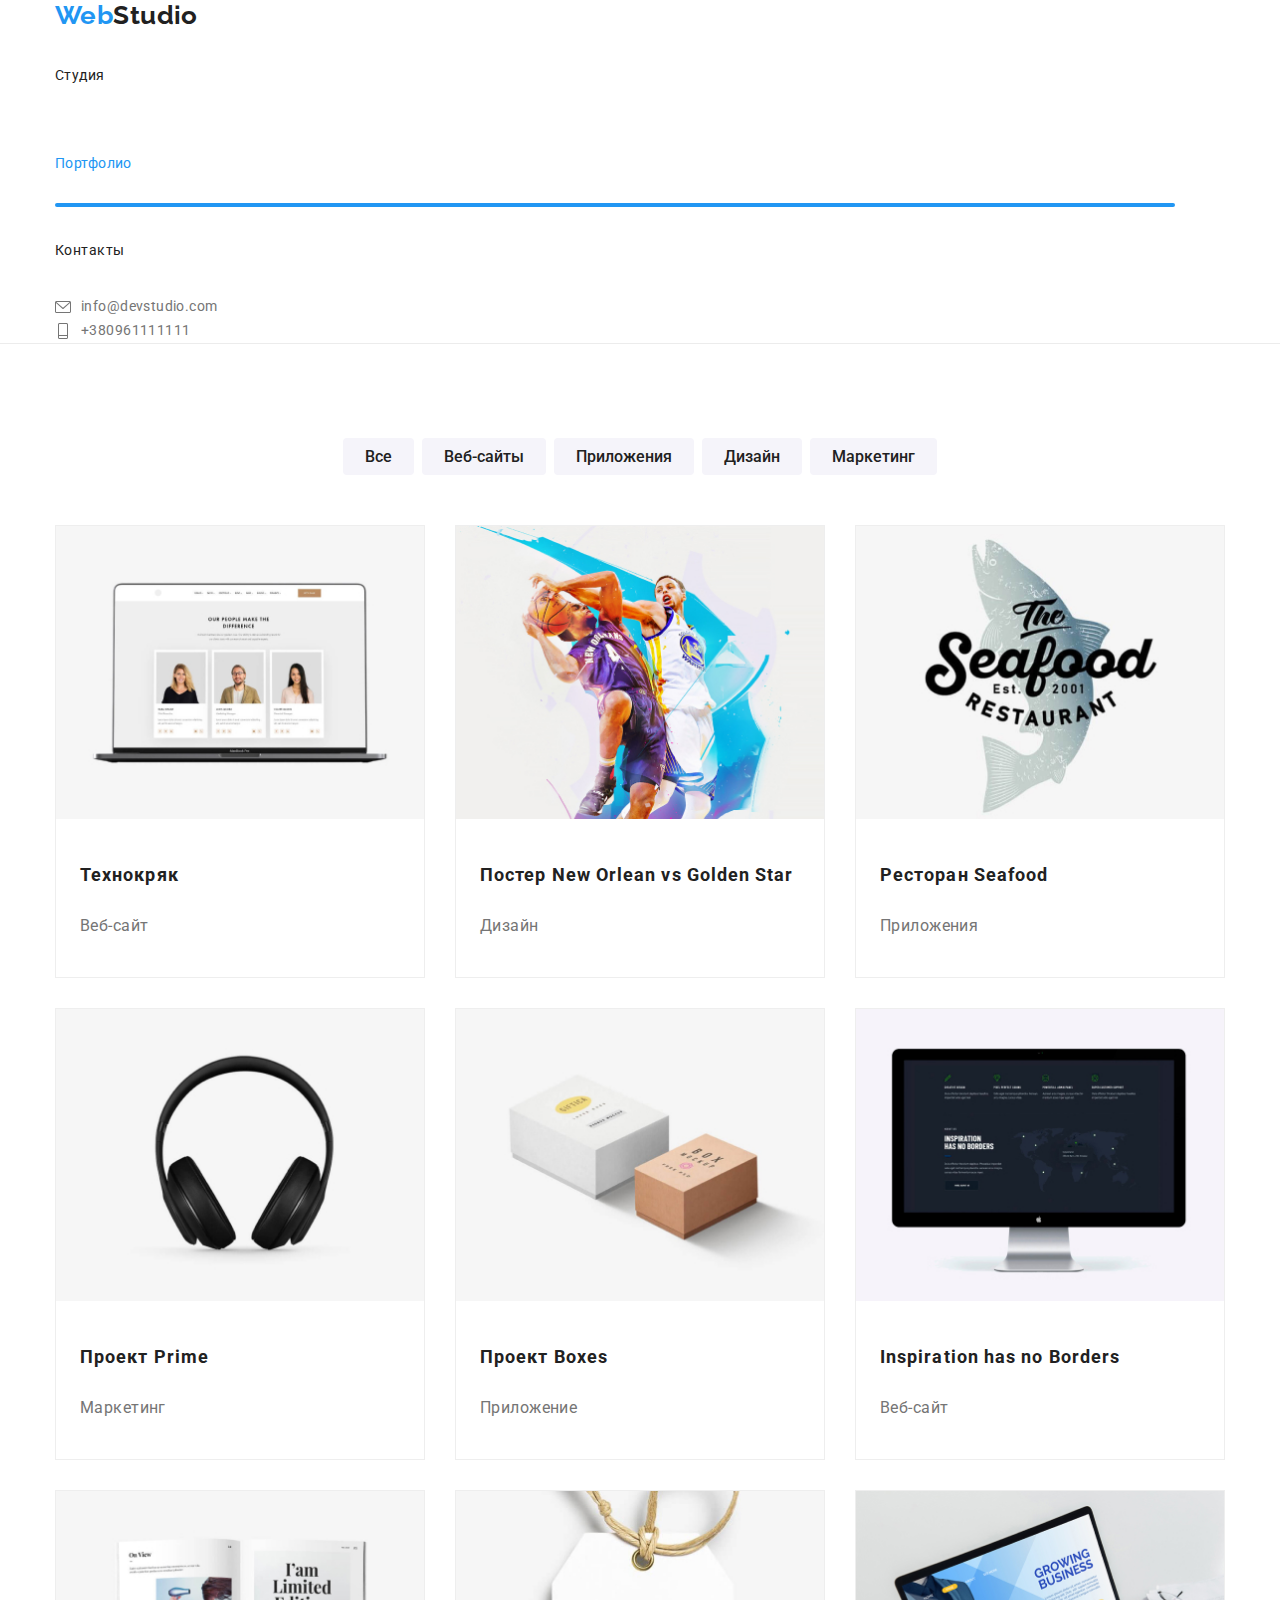
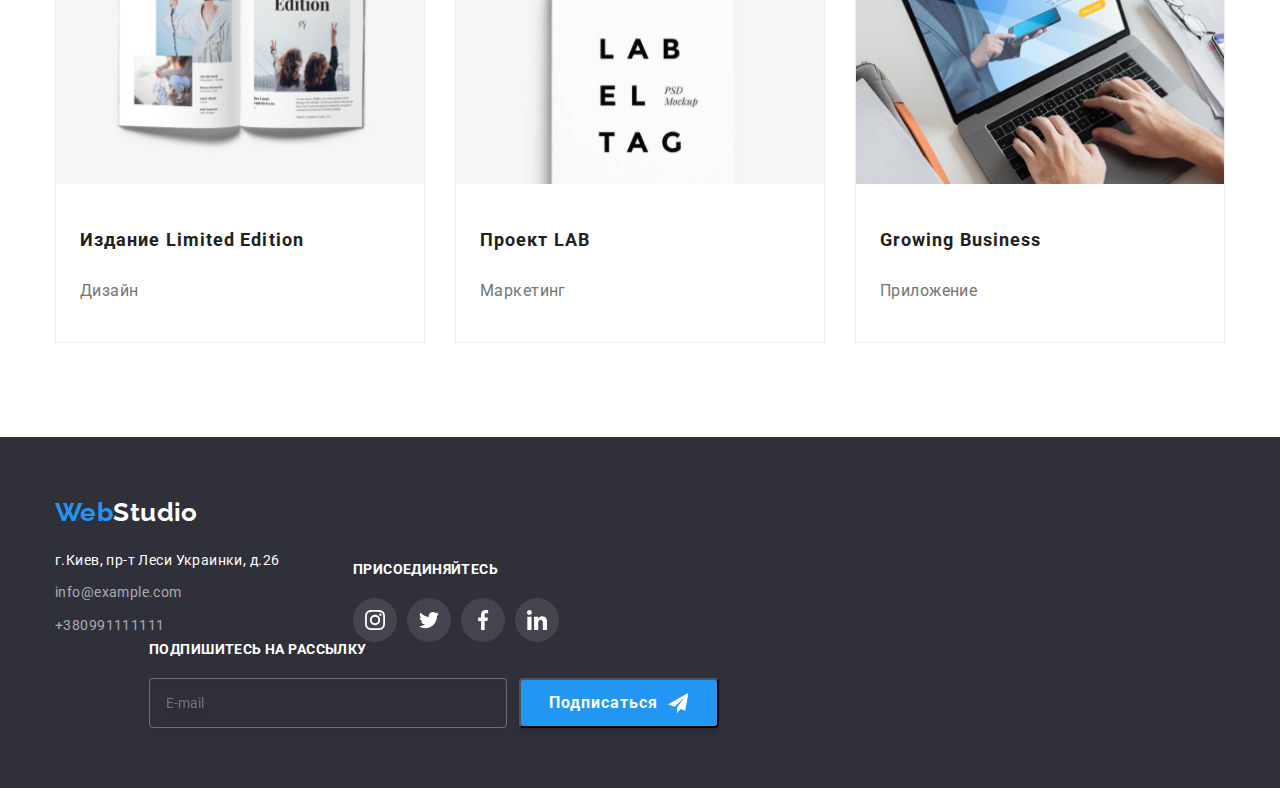
==== portfolio.html @ 879cb417 "Костыли" ====
<!DOCTYPE html>
<html lang="ru">
  <head>
    <meta charset="UTF-8" />
    <meta name="viewport" content="width=device-width, initial-scale=1.0" />
    <title>Домашнее задание8</title>

    <!--Нормалайз-->
    <link
      rel="stylesheet"
      href="https://cdnjs.cloudflare.com/ajax/libs/modern-normalize/0.7.0/modern-normalize.min.css"
    />
    <!--Шрифт-->
    <link
      href="https://fonts.googleapis.com/css2?family=Raleway&family=Roboto:wght@400;500;700;900&display=swap"
      rel="stylesheet"
    />

    <!--Мои стили-->
    <link rel="stylesheet" href="./css/main.min.css" />
  </head>

  <body class="page">
    <!--Шапка сайта-->
    <header class="page__header">
      <div class="container flexbox">
        <nav class="navigation">
          <a href="./index.html" class="link logo"
            ><span class="logotype"
              ><span class="logo">Web</span>Studio</span
            ></a
          >
          <ul class="site-nav list">
            <li class="nav-item">
              <a class="link" href="./index.html">Студия</a>
            </li>
            <li class="nav-item">
              <a class="link current" href="./portfolio.html">Портфолио</a>
            </li>
            <li class="nav-item"><a class="link" href="">Контакты</a></li>
          </ul>
        </nav>

        <ul class="contacts list">
          <li class="contacts-item">
            <a class="contacts link" href="mailto:info@devstudio.com">
              <svg class="mail svg">
                <use href="./images/symbol-defs.svg#icon-letter"></use></svg
              >info@devstudio.com
            </a>
          </li>

          <li class="contacts-item">
            <a class="contacts link" href="tel:+380961111111"
              ><svg class="phone svg">
                <use href="./images/symbol-defs.svg#icon-phone"></use></svg
              >+380961111111
            </a>
          </li>
        </ul>
      </div>
    </header>

    <!--Главная часть-->
    <main>
      <section class="section portfolio">
        <div class="container">
          <h1 class="hero-title-portfolio">Примеры работ</h1>
          <ul class="portfolio__btn-list">
            <li class="work-item">
              <button type="button" class="portfolio__btn">Все</button>
            </li>
            <li class="work-item">
              <button type="button" class="portfolio__btn">Веб-сайты</button>
            </li>
            <li class="work-item">
              <button type="button" class="portfolio__btn">Приложения</button>
            </li>
            <li class="work-item">
              <button type="button" class="portfolio__btn">Дизайн</button>
            </li>
            <li class="work-item">
              <button type="button" class="portfolio__btn">Маркетинг</button>
            </li>
          </ul>

          <ul class="examples list">
            <li class="examples__card">
              <a class="example link" href="#"
                ><div class="portfolio__image-thumb">
                  <img
                    src="./images/portf1.jpg"
                    width="370"
                    height="294"
                    alt=" Пример-созданного-сайта"
                  />

                  <div class="product-overlay">
                    <p class="example-description">
                      Технокряк это современная площадка распространения
                      коронавируса. Компании используют эту платформу для
                      цифрового шпионажа и атак на защищённые сервера
                      конкурентов.
                    </p>
                  </div>
                </div>

                <div class="card-container">
                  <h3 class="portfolio__title">Технокряк</h3>
                  <p class="portfolio-text">Веб-сайт</p>
                </div>
              </a>
            </li>

            <li class="examples__card">
              <a class="example link" href=""
                ><div class="portfolio__image-thumb">
                  <img
                    src="./images/portf2.jpg"
                    width="370"
                    height="294"
                    alt="два-баскетболиста-в-процессе-игры"
                  />
                  <div class="product-overlay">
                    <p class="example-description">
                      Технокряк это современная площадка распространения
                      коронавируса. Компании используют эту платформу для
                      цифрового шпионажа и атак на защищённые сервера
                      конкурентов.
                    </p>
                  </div>
                </div>
                <div class="card-container">
                  <h3 class="portfolio__title">
                    Постер New Orlean vs Golden Star
                  </h3>
                  <p class="portfolio-text">Дизайн</p>
                </div>
              </a>
            </li>

            <li class="examples__card">
              <a class="example link" href=""
                ><div class="portfolio__image-thumb">
                  <img
                    src="./images/portf3.jpg"
                    width="370"
                    height="294"
                    alt="эмблема-рыбного-ресторана"
                  />
                  <div class="product-overlay">
                    <p class="example-description">
                      Технокряк это современная площадка распространения
                      коронавируса. Компании используют эту платформу для
                      цифрового шпионажа и атак на защищённые сервера
                      конкурентов.
                    </p>
                  </div>
                </div>
                <div class="card-container">
                  <h3 class="portfolio__title">Ресторан Seafood</h3>
                  <p class="portfolio-text">Приложения</p>
                </div>
              </a>
            </li>

            <li class="examples__card">
              <a class="example link" href=""
                ><div class="portfolio__image-thumb">
                  <img
                    src="./images/portf4.jpg"
                    width="370"
                    height="294"
                    alt="нерные-профессиональные-наушники"
                  />
                  <div class="product-overlay">
                    <p class="example-description">
                      Технокряк это современная площадка распространения
                      коронавируса. Компании используют эту платформу для
                      цифрового шпионажа и атак на защищённые сервера
                      конкурентов.
                    </p>
                  </div>
                </div>
                <div class="card-container">
                  <h3 class="portfolio__title">Проект Prime</h3>
                  <p class="portfolio-text">Маркетинг</p>
                </div>
              </a>
            </li>

            <li class="examples__card">
              <a class="example link" href=""
                ><div class="portfolio__image-thumb">
                  <img
                    src="./images/portf5.jpg"
                    width="370"
                    height="294"
                    alt="коробки-для-гаджетов"
                  />
                  <div class="product-overlay">
                    <p class="example-description">
                      Технокряк это современная площадка распространения
                      коронавируса. Компании используют эту платформу для
                      цифрового шпионажа и атак на защищённые сервера
                      конкурентов.
                    </p>
                  </div>
                </div>
                <div class="card-container">
                  <h3 class="portfolio__title">Проект Boxes</h3>
                  <p class="portfolio-text">Приложение</p>
                </div>
              </a>
            </li>

            <li class="examples__card">
              <a class="example link" href=""
                ><div class="portfolio__image-thumb">
                  <img
                    src="./images/portf6.jpg"
                    width="370"
                    height="294"
                    alt="вид-сайта-с-экрана"
                  />
                  <div class="product-overlay">
                    <p class="example-description">
                      Технокряк это современная площадка распространения
                      коронавируса. Компании используют эту платформу для
                      цифрового шпионажа и атак на защищённые сервера
                      конкурентов.
                    </p>
                  </div>
                </div>
                <div class="card-container">
                  <h3 class="portfolio__title">Inspiration has no Borders</h3>
                  <p class="portfolio-text">Веб-сайт</p>
                </div>
              </a>
            </li>

            <li class="examples__card">
              <a class="example link" href=""
                ><div class="portfolio__image-thumb">
                  <img
                    src="./images/portf7.jpg"
                    width="370"
                    height="294"
                    alt="разворот-женского-журнала"
                  />
                  <div class="product-overlay">
                    <p class="example-description">
                      Технокряк это современная площадка распространения
                      коронавируса. Компании используют эту платформу для
                      цифрового шпионажа и атак на защищённые сервера
                      конкурентов.
                    </p>
                  </div>
                </div>
                <div class="card-container">
                  <h3 class="portfolio__title">Издание Limited Edition</h3>
                  <p class="portfolio-text">Дизайн</p>
                </div>
              </a>
            </li>

            <li class="examples__card">
              <a class="example link" href=""
                ><div class="portfolio__image-thumb">
                  <img
                    src="./images/portf8.jpg"
                    width="370"
                    height="294"
                    alt="лейбл-компании"
                  />
                  <div class="product-overlay">
                    <p class="example-description">
                      Технокряк это современная площадка распространения
                      коронавируса. Компании используют эту платформу для
                      цифрового шпионажа и атак на защищённые сервера
                      конкурентов.
                    </p>
                  </div>
                </div>
                <div class="card-container">
                  <h3 class="portfolio__title">Проект LAB</h3>
                  <p class="portfolio-text">Маркетинг</p>
                </div>
              </a>
            </li>

            <li class="examples__card">
              <a class="example link" href=""
                ><div class="portfolio__image-thumb">
                  <img
                    src="./images/portf9.jpg"
                    width="370"
                    height="294"
                    alt="фото-приложения-на-ноутбуке"
                  />
                  <div class="product-overlay">
                    <p class="example-description">
                      Технокряк это современная площадка распространения
                      коронавируса. Компании используют эту платформу для
                      цифрового шпионажа и атак на защищённые сервера
                      конкурентов.
                    </p>
                  </div>
                </div>
                <div class="card-container">
                  <h3 class="portfolio__title">Growing Business</h3>
                  <p class="portfolio-text">Приложение</p>
                </div>
              </a>
            </li>
          </ul>
        </div>
      </section>
    </main>

    <!--Футер-->
    <footer class="footer">
      <div class="container flexbox">
        <div class="contacts-block">
          <a class="link" href=""
            ><span class="logotype"
              ><span class="logo">Web</span>Studio</span
            ></a
          >

          <address class="address">г.Киев, пр-т Леси Украинки, д.26</address>

          <div class="connect">
            <a href="mailto:info@example.com">info@example.com</a>
            <a class="tel-number" href="tel:+380961111111">+380991111111</a>
          </div>
        </div>
        <div class="footer-icons-block">
          <b class="follow">Присоединяйтесь</b>
          <ul class="socialicons list">
            <li class="socialicons-item">
              <a
                class="socialicons-link footer-link"
                href=""
                aria-label="Instagram link"
              >
                <svg class="insta icon">
                  <use
                    href="./images/symbol-defs.svg#icon-instagram"
                  ></use></svg
              ></a>
            </li>
            <li class="socialicons-item">
              <a
                class="socialicons-link footer-link"
                href=""
                aria-label="Twitter link"
                ><svg class="twitter icon">
                  <use href="./images/symbol-defs.svg#icon-twitter"></use>
                </svg>
              </a>
            </li>
            <li class="socialicons-item">
              <a
                class="socialicons-link footer-link"
                href=""
                aria-label="Facebook link"
              >
                <svg class="facebook icon">
                  <use href="./images/symbol-defs.svg#icon-facebook"></use>
                </svg>
              </a>
            </li>
            <li class="socialicons-item">
              <a
                class="socialicons-link footer-link"
                href=""
                aria-label="Linkedin link"
              >
                <svg class="linkedin icon">
                  <use href="./images/symbol-defs.svg#icon-linkedin"></use>
                </svg>
              </a>
            </li>
          </ul>
        </div>

        <div class="mailing block">
          <b class="follow">Подпишитесь на рассылку</b>
          <form class="mailing-form" autocomplete="off">
            <label class="form-field">
              <input
                type="email"
                class="mail-input"
                name="email"
                placeholder="E-mail"
                required
              />
            </label>
            <button type="button" class="button submit">
              Подписаться<svg class="icon-telegram">
                <use href="./images/symbol-defs.svg#icon-telegram"></use>
              </svg>
            </button>
          </form>
        </div>
      </div>
    </footer>
  </body>
</html>
---- css/main.min.css ----
html{font-size:62.5%}body{color:#212121;background-color:#fff;font-family:Roboto, sans-serif;font-weight:400;font-size:1.4rem;line-height:1.7;letter-spacing:0.03em}body.modal-open{overflow:hidden}img{display:block;max-width:100%;height:auto}ul{list-style:none;padding:0;margin:0;justify-content:center;align-items:center}a{display:block;text-decoration:none}.link .logotype{color:#212121;padding-top:25px;padding-bottom:25px}.link.logo{margin-right:90px}.logotype{font-family:Raleway, sans-serif;font-weight:700;font-size:26px;line-height:1.19;color:#212121}.logo{color:#2196f3}.footer .logotype{color:#fff}.menu__button{display:inline-flex;justify-content:flex-end;margin:0;padding:0;border:none;background-color:transparent}@media screen and (min-width: 768px){.menu__button{display:none}}.menu__button .icon-close_nav{display:none}.menu__button.is-open .icon-close_nav{display:block}.menu__button.is-open .icon-menu_nav{display:none}.menu__button--icon{display:inline-block;fill:currentColor}.page-header__menu{background-color:#fff;border-top:1px solid #ececec;box-shadow:0px 1px 3px rgba(0,0,0,0.16),0px 2px 4px rgba(0,0,0,0.08),0px 4px 8px rgba(0,0,0,0.04);padding:60px 15px;margin-left:auto;margin-right:auto;text-align:center}@media screen and (max-width: 767px){.page-header__menu{display:none;position:absolute;top:100%;left:0;width:100%}}.page-header__menu.is-open{display:block}@media screen and (min-width: 768px){.page-header__menu{display:flex;justify-content:space-between;flex-grow:1}}.navigation .contacts{height:40px;width:50px}.button{display:inline-block;border-radius:4px;min-width:200px;padding:10px 32px;text-decoration:none;background-color:#2196f3;color:#fff;font-weight:700;font-size:16px;line-height:1.88;letter-spacing:0.06em;box-shadow:0px 4px 4px rgba(0,0,0,0.15);cursor:pointer}.button:hover,.button:focus{color:#757575;transition:color 250ms cubic-bezier(0.075, 0.82, 0.165, 1)}.button.submit{display:flex;align-items:center;width:200px;height:50px;padding-left:28px;padding-right:29px;margin-left:12px;cursor:pointer}.modal__btn-close{position:absolute;display:inline-flex;align-items:center;justify-content:center;width:30px;height:30px;border-radius:50%;top:8px;right:8px;cursor:pointer;background-color:#fff;border:1px solid rgba(0,0,0,0.1)}.modal__btn-close:hover .close-icon{fill:#2196f3}.button.form__send{padding-left:56px;padding-right:55px;cursor:pointer}.portfolio__btn-list{list-style:none;padding:0;margin:0;display:flex;flex-wrap:wrap;justify-content:center;align-items:center;margin-bottom:50px}.portfolio__btn{display:block;border-radius:4px;padding:6px 22px;font-family:inherit;text-decoration:none;text-align:center;justify-content:center;font-weight:500;font-size:16px;line-height:1.6;color:#212121;background-color:#f5f4fa;border:0;transition:background-color 250ms cubic-bezier(0.4, 0, 0.2, 1);cursor:pointer}.portfolio__btn:hover,.portfolio__btn:focus{color:#fff;background-color:#2196f3;outline:none;box-shadow:0px 3px 1px rgba(0,0,0,0.1),0px 1px 2px rgba(0,0,0,0.08),0px 2px 2px rgba(0,0,0,0.12);transition:background-color 250ms cubic-bezier(0.4, 0, 0.2, 1)}.socialicons.list{display:flex;justify-content:center;align-items:center}.icon{width:20px;height:20px}.socialicons-item:not(:last-child){margin-right:10px}.socialicons-link{display:flex;justify-content:center;align-items:center;width:44px;height:44px;border-radius:50%;fill:#afb1b8;transition:fill 250ms cubic-bezier(0.4, 0, 0.2, 1)}.socialicons-link:hover,.socialicons-link:focus{background-color:#2196f3;transition:background-color 250ms cubic-bezier(0.4, 0, 0.2, 1)}.socialicons-link:hover:hover .icon,.socialicons-link:hover:focus .icon,.socialicons-link:focus:hover .icon,.socialicons-link:focus:focus .icon{fill:#fff;transition:fill 250ms cubic-bezier(0.4, 0, 0.2, 1)}.contacts a{color:#757575;font-style:normal;text-decoration:none}.contacts-item:active{color:red}.contacts-item:not(:last-child){margin-right:50px}.contacts.link{display:flex;align-items:center}.address{color:#fff;font-size:14px;line-height:1.7;font-style:normal;margin-top:20px;margin-bottom:9px}.contacts-block{display:inline-block}.connect a{display:block;color:rgba(255,255,255,0.6);font-style:normal;text-decoration:none}.tel-number{margin-top:9px}.backdrop.is-hidden{visibility:hidden;opacity:0;pointer-events:none;transition:300ms linear 70ms}.backdrop{position:fixed;top:0;left:0;width:100%;height:100%;background-color:rgba(0,0,0,0.2);overflow-y:scroll;visibility:visible;opacity:1;transition:500ms cubic-bezier(0.4, 0, 0.2, 1)}.backdrop.is-hidden .modal{transform:translate(-50%, -50%) scale(0.9)}.modal{padding:40px;line-height:1.14;letter-spacing:0.01em;text-align:center;color:#757575;background-color:#fff;box-shadow:0px 1px 3px rgba(0,0,0,0.12),0px 1px 1px rgba(0,0,0,0.14),0px 2px 1px rgba(0,0,0,0.2);border-radius:4px;opacity:1;transition:opacity 250ms cubic-bezier(0.4, 0, 0.2, 1),transform 250ms cubic-bezier(0.4, 0, 0.2, 1)}@media screen and (max-width: 600px){.modal{position:absolute;top:50%;left:50%;transform:translate(-50%, -50%) scale(1);width:450px;height:609px}}.modal__title{margin:0;margin-bottom:12px;font-weight:700;font-size:20px;line-height:1, 15;text-align:center;color:#212121}.close-icon{display:flex;width:11px;height:11px;fill:#000000;transition:fill 250ms cubic-bezier(0.4, 0, 0.2, 1)}.form{padding:0;margin:0;width:448px;height:40px}.form__field{display:block;position:relative;margin-bottom:28px;width:100%}.form__label{position:absolute;top:0;left:0;transform:translateY(-100%);background-color:#fff;font-size:12px;line-height:1.17;letter-spacing:0.01em;transition:transform 250ms linear}.form__input{margin:0;margin-top:4px;padding:12px;padding-left:42px;width:448px;height:40px;color:#212121;border:1px solid rgba(33,33,33,0.2);border-radius:4px;transition:border-color 250ms cubic-bezier(0.4, 0, 0.2, 1)}.form__input:focus{border-color:#2196f3;outline:none;cursor:pointer}.form__input-icon{position:absolute;top:50%;left:12px;width:18px;height:18px;transform:translateY(-40%);fill:#212121;transition:fill 250ms cubic-bezier(0.4, 0, 0.2, 1)}.form__input:focus ~ .form__input-icon,.form__input:not(:placeholder-shown) ~ .form__input-icon{fill:#2196f3}.form__input.comment{height:120px;padding-top:12px;padding-left:16px;white-space:nowrap;resize:none}.modal__policy-link{display:block;margin-left:5px;text-decoration:underline;text-align:right;color:#2196f3}.checkbox__label{display:flex;align-items:center;cursor:pointer;margin-bottom:30px}.checkbox{position:absolute;width:1px;height:1px;margin:-1px;border:0;padding:0;clip:rect(0 0 0 0);overflow:hidden}.checkbox__icon-check{display:inline-block;width:16px;height:15px;margin-right:7px;border:2px solid #212121;border-radius:2px;transition:transform 250ms cubic-bezier(0.4, 0, 0.2, 1)}.checkbox:checked+.checkbox__icon-check{background-color:#2196f3;background-image:url(../images/icon-check.svg);background-size:contain;background-clip:border-box;background-position:center;border-color:#2196f3;background-repeat:no-repeat}.section-titles{font-weight:700;font-size:36px;line-height:1.16;text-align:center;margin-top:0;margin-bottom:50px}.container{width:100%;padding-left:15px;padding-right:15px;margin-left:auto;margin-right:auto}@media (min-width: 480px){.container{width:480px}}@media (min-width: 768px){.container{width:768px}}@media (min-width: 1200px){.container{width:1200px}}.no-padding{padding-top:0;padding-bottom:0}.section{padding-top:60px;padding-bottom:60px}.section.quolity{padding-top:94px}.quolity-caption{display:none}@media screen and (min-width: 768px){.quolity-list{display:flex;flex-wrap:wrap;margin:-10px}}@media screen and (min-width: 1200px){.quolity-list{margin:-15px}}.quolity-item{text-align:center}@media screen and (min-width: 768px){.quolity-item{width:calc((100% - 2 * 30px) / 2);margin:15px}}@media screen and (min-width: 1200px){.quolity-item{flex-basis:calc((100% -8 * 15px) / 4)}}@media screen and (max-width: 767px){.quolity-item:not(:last-child){margin-bottom:30px;margin:15px}}.quolity-item::before{display:block;content:"";height:120px;outline:1px transparent;background-repeat:no-repeat;background-color:#f5f4fa;background-position:center}.icon-microscope::before{background-image:url(../images/antenna.svg)}.icon-intime::before{background-image:url(../images/clock.svg)}.icon-planing::before{background-image:url(../images/planer.svg)}.icon-techno::before{background-image:url(../images/astronaut.svg)}.quolity-title{font-weight:700;font-size:14px;text-transform:uppercase;line-height:1.14}.quolity-text{color:#757575;font-size:14px;line-height:1.7}.section.staff{display:flex;flex-wrap:wrap;background-color:#f5f4fa;padding-top:94px;padding-bottom:94px}.staff-title{font-weight:500;font-size:16px;line-height:1.18;margin-top:30px;margin-bottom:10px;text-align:center}.staff-item{width:calc((100% - 30px * 3) / 4);box-shadow:0px 1px 3px rgba(0,0,0,0.12),0px 1px 1px rgba(0,0,0,0.14),0px 2px 1px rgba(0,0,0,0.2);border-radius:0px 0px 4px 4px}.staff-item:not(:last-child){margin-right:30px}.staff-text{color:#757575;font-size:16px;line-height:1.18;margin-top:0;text-align:center}.staff-card{padding-top:16px;padding-right:32px;padding-left:32px;padding-bottom:30px}@media screen and (max-width: 1199px){.section.service{display:none}}.service{display:flex;flex-wrap:wrap}.section.service{padding-top:94px;padding-bottom:94px}.service-item{position:relative;width:calc((100% - 30px * 2) / 3)}.service-item:not(:last-child){margin-right:30px}.service-item::before{display:inline-block;position:absolute;content:"";top:77%;width:100%;height:23%;background-color:rgba(47,48,58,0.8)}.service-text{font-weight:700;line-height:1.14;text-transform:uppercase;color:#fff;margin:0;position:absolute;bottom:9%;right:0%;transform:translateX(-45%)}.clients.section{padding-top:94px;padding-bottom:94px}.clients_link{display:flex;justify-content:center;align-items:center;padding:0;margin:0;width:100%;height:100%;color:#afb1b8;border:1px solid #afb1b8;border-radius:4px}.clients_link:hover,.clients_link:focus{color:#2196f3;border:1px solid #2196f3;transition:color 250ms cubic-bezier(0.4, 0, 0.2, 1)}.clients_link:hover:hover .label,.clients_link:hover:focus .label,.clients_link:focus:hover .label,.clients_link:focus:focus .label{fill:#2196f3;transition:fill 250ms cubic-bezier(0.4, 0, 0.2, 1)}.client.label{fill:currentColor}.client:nth-child(1){width:45px;height:50px}.client:nth-child(2){width:40px;height:52px}.client:nth-child(3){width:41px;height:43px}.client:nth-child(4){width:80px;height:42px}.client:nth-child(5){width:59px;height:47px}.client:nth-child(6){width:89px;height:46px}.clients-item{width:170px;height:90px}.clients-item:not(:last-child){margin-right:30px}.page__header .flexbox{justify-content:flex-end;align-items:center}.page__header{position:relative;background-color:#fff;border-bottom:1px solid #ececec}.nav-item:not(:last-child){margin-right:50px}.site-nav .link{display:block;padding-top:32px;padding-bottom:32px}.site-nav .link.current{color:#2196f3;position:relative}.link.current::after{position:absolute;left:0;bottom:0;display:inline-block;content:"";width:100%;height:4px;background-color:#2196f3;border-radius:2px}.site-nav .link{color:#212121;transition:color 250ms cubic-bezier(0.4, 0, 0.2, 1)}.site-nav .link .contacts a{font-weight:500;font-size:14px;line-height:1.14;letter-spacing:0.02em}.site-nav .link:hover,.site-nav .link:focus{color:#2196f3;transition:color 250ms cubic-bezier(0.4, 0, 0.2, 1)}.site-nav .link:active{color:red}.svg{width:16px;height:16px;fill:currentColor;margin-right:10px}.link:hover,.link:focus{color:#2196f3;transition:color 250ms cubic-bezier(0.4, 0, 0.2, 1)}.page-header .navigation{position:relative;align-items:center;justify-content:space-between;min-height:80px}.navigation{align-items:center;margin-right:auto}.hero-container{display:flex;flex-direction:column;justify-content:center;align-items:center;background-color:#2f303a;max-width:576px;min-height:400px;margin-left:auto;margin-right:auto;outline:1px solid transparent;background-image:linear-gradient(rgba(47,48,58,0.4), rgba(47,48,58,0.4)),url(../images/bcgimg.jpg);background-repeat:no-repeat;background-position:center;background-size:cover}.hero-title{margin-top:0;margin-bottom:30px;margin-left:auto;margin-right:auto;text-align:center;color:#fff;font-weight:900;font-size:26px;line-height:1.36;letter-spacing:0.06em;text-transform:uppercase;max-width:696px}.footer{background-color:#2f303a;padding-top:60px;padding-bottom:60px}.footer-link{background-color:rgba(255,255,255,0.1)}.footer-link>.icon{fill:#fff}.mailing.block{margin-left:94px}.container.flexbox{align-items:baseline}.footer-icons-block{display:inline-block;margin-left:70px}.follow{display:block;font-weight:700;line-height:1.14;text-transform:uppercase;color:#fff;margin-top:0;margin-bottom:20px}.form-field.footer-form-field{margin-bottom:0}.mailing-form{position:relative;display:flex}.mail-input{display:inline-block;width:358px;height:50px;padding-left:16px;color:#fff;border:1px solid rgba(255,255,255,0.3);box-sizing:border-box;filter:drop-shadow(0px 4px 4px rgba(0,0,0,0.15));border-radius:4px;background-color:var(--footer-bg-color)}.icon-telegram{fill:#fff;width:24px;height:24px;margin-left:10px}.section.portfolio{padding-top:94px;padding-bottom:94px}.hero-title-portfolio{display:none}.work-item{display:flex;text-decoration:none}.work-item:not(:last-child){margin-right:8px}.examples.list{display:flex;flex-wrap:wrap;list-style:none;padding:0;margin:0}.portfolio__image-thumb{position:relative;overflow:hidden}.product-overlay{position:absolute;top:0;left:0;width:100%;height:100%;background-color:rgba(33,150,243,0.9);padding:63px 24px;opacity:0;visibility:hidden;transform:translateY(100%);transition:transform var(--transition),opacity var(--transition)}.example-description{display:block;position:absolute;font-size:18px;line-height:1.5;height:100%;width:100%;color:#fff;margin:0;top:75%;left:54%;transform:translate(-50%, -50%)}.card-container{padding:20px 24px}.examples__card{display:inline-block;position:relative;width:calc((100% - 30px * 2) / 3);margin-right:30px;margin-bottom:30px;border:1px solid #eeeeee;transition:box-shadow var(--transition)}.examples__card:nth-last-child(-n+3){margin-bottom:0}.examples__card:nth-child(3n){margin-right:0}.examples__card:hover .portfolio__image-thumb::before{transform:translateY(0);transition:transform 250ms cubic-bezier(0.4, 0, 0.2, 1)}.examples__card:hover,.examples__card:focus{box-shadow:0px 1px 1px rgba(0,0,0,0.12),0px 4px 4px rgba(0,0,0,0.06),1px 4px 6px rgba(0,0,0,0.16)}.portfolio__title{font-style:normal;text-decoration:none;color:#212121;font-weight:700;font-size:18px;line-height:2;letter-spacing:0.06em}.portfolio-text{color:#757575;font-size:16px;line-height:1.88}.example.link:hover .product-overlay,.example.link:focus .product-overlay{transform:translateY(0);opacity:1;visibility:visible;transition:transform 250ms cubic-bezier(0.4, 0, 0.2, 1),opacity 250ms cubic-bezier(0.4, 0, 0.2, 1)}
/*# sourceMappingURL=main.min.css.map */
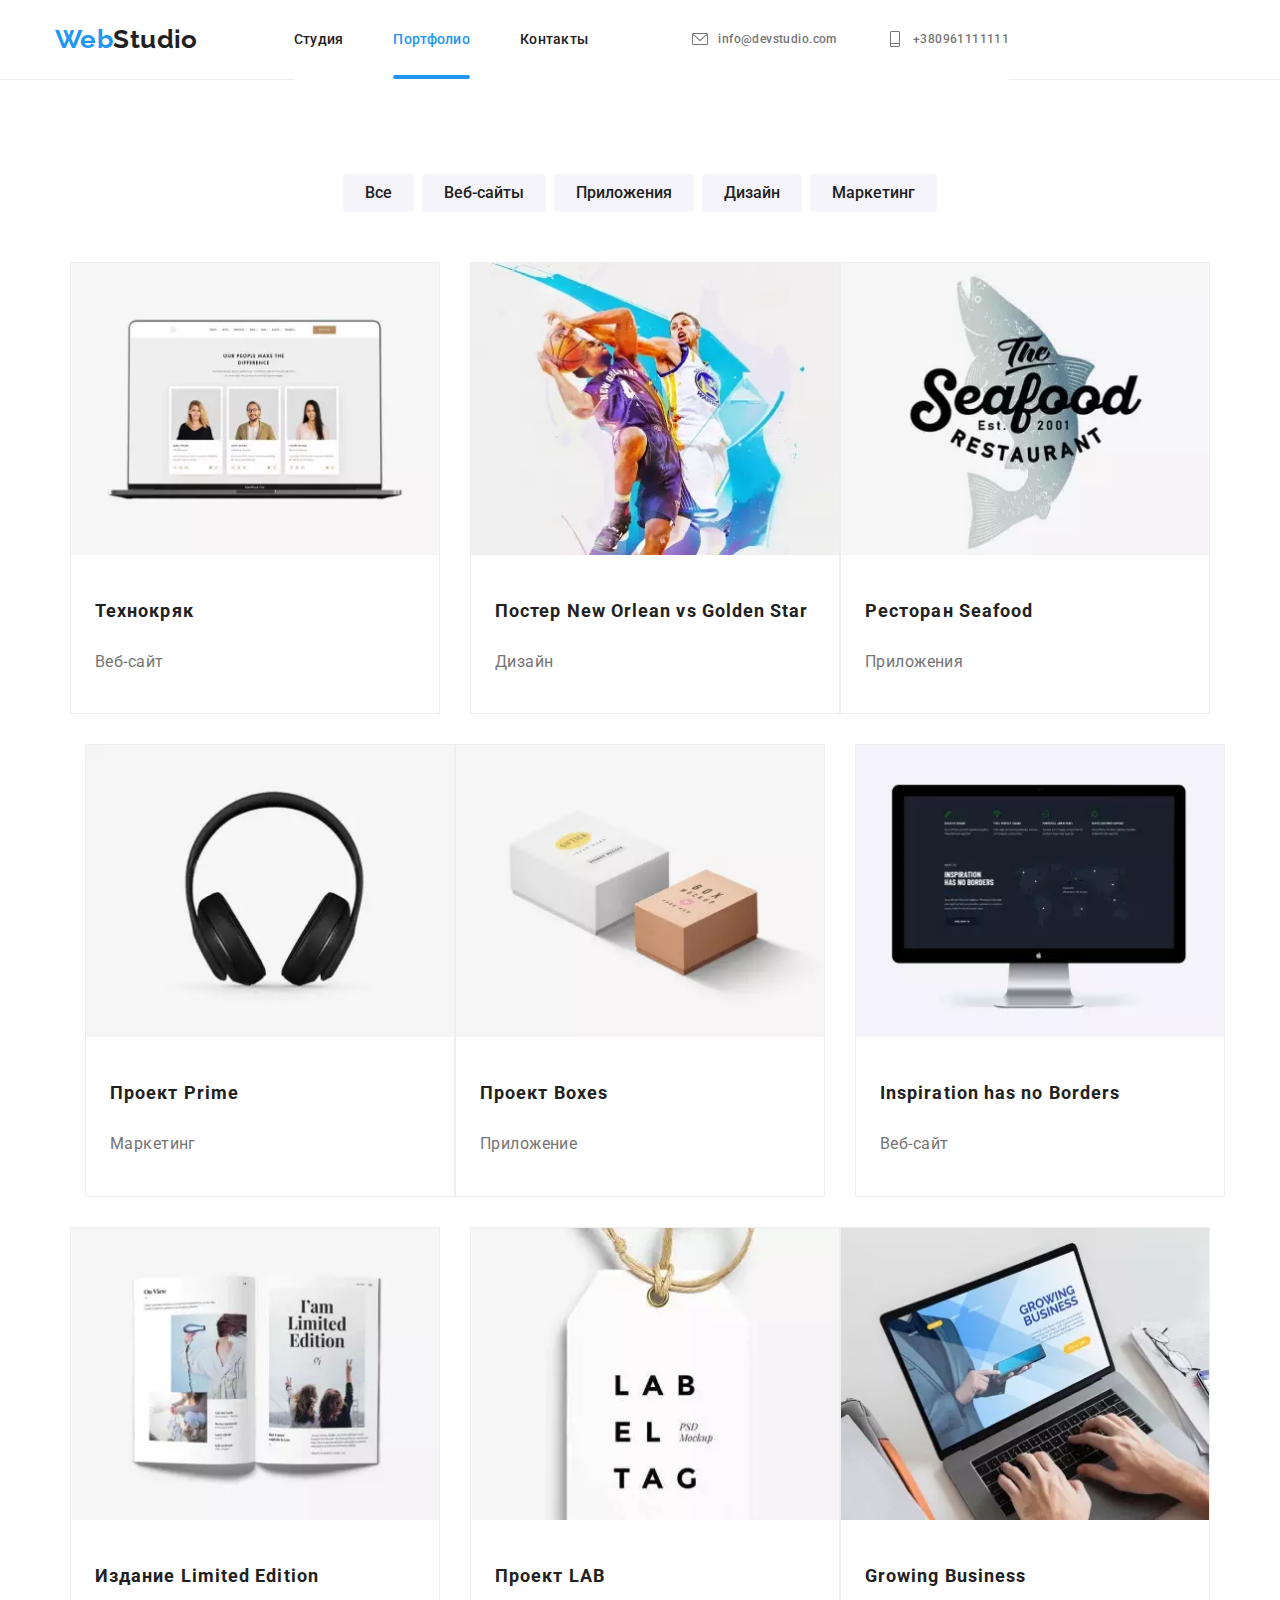
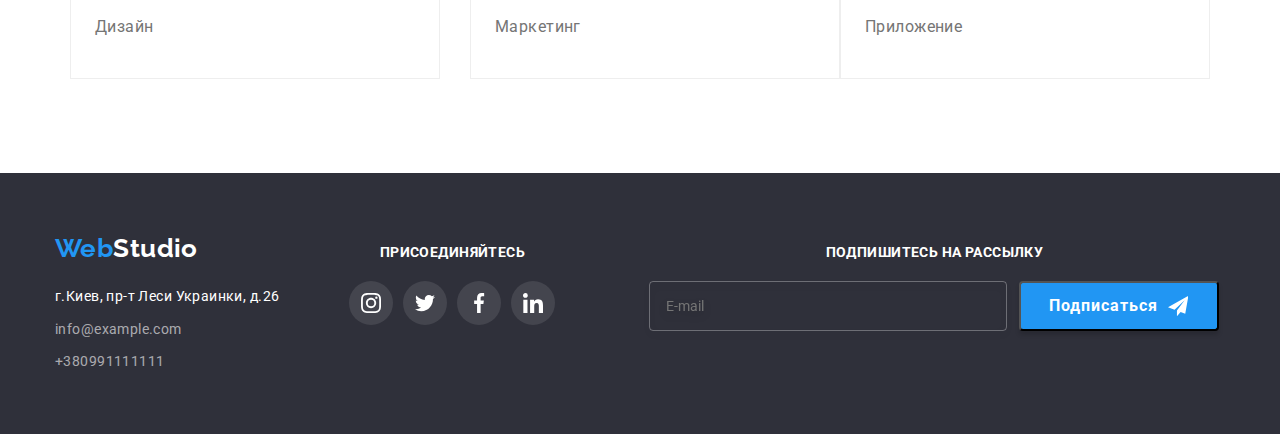
==== commit 5113f915: "Добавляет картинки" ====
--- a/portfolio.html
+++ b/portfolio.html
@@ -23,41 +23,73 @@
   <body class="page">
     <!--Шапка сайта-->
     <header class="page__header">
-      <div class="container flexbox">
+      <div class="container main-container">
         <nav class="navigation">
           <a href="./index.html" class="link logo"
             ><span class="logotype"
               ><span class="logo">Web</span>Studio</span
             ></a
           >
-          <ul class="site-nav list">
-            <li class="nav-item">
-              <a class="link" href="./index.html">Студия</a>
-            </li>
-            <li class="nav-item">
-              <a class="link current" href="./portfolio.html">Портфолио</a>
-            </li>
-            <li class="nav-item"><a class="link" href="">Контакты</a></li>
-          </ul>
+          <button
+            type="button"
+            class="menu__button"
+            aria-expanded="false"
+            aria-controls="page-header__menu"
+            data-menu-button
+          >
+            <svg
+              class="menu__button--icon"
+              width="40"
+              height="40"
+              aria-label="Переключатель мобильного меню"
+            >
+              <use
+                class="icon-menu_nav"
+                href="./images/symbol-defs.svg#icon-menu_nav"
+              ></use>
+              <use
+                class="icon-close_nav"
+                href="./images/symbol-defs.svg#icon-close_nav"
+              ></use>
+            </svg>
+          </button>
+          <div class="page-header__menu" id="page-header__menu" data-menu>
+            <div class="page-header__nav">
+              <ul class="site-nav list">
+                <li class="nav-item">
+                  <a class="link" href="./index.html">Студия</a>
+                </li>
+                <li class="nav-item">
+                  <a class="link current" href="./portfolio.html">Портфолио</a>
+                </li>
+                <li class="nav-item"><a class="link" href="">Контакты</a></li>
+              </ul>
+            </div>
+            <div class="page-header__contacts">
+              <ul class="contacts list">
+                <li class="contacts-item">
+                  <a class="contacts link" href="mailto:info@devstudio.com">
+                    <svg class="mail svg">
+                      <use
+                        href="./images/symbol-defs.svg#icon-letter"
+                      ></use></svg
+                    >info@devstudio.com
+                  </a>
+                </li>
+
+                <li class="contacts-item">
+                  <a class="contacts link" href="tel:+380961111111"
+                    ><svg class="phone svg">
+                      <use
+                        href="./images/symbol-defs.svg#icon-phone"
+                      ></use></svg
+                    >+380961111111</a
+                  >
+                </li>
+              </ul>
+            </div>
+          </div>
         </nav>
-
-        <ul class="contacts list">
-          <li class="contacts-item">
-            <a class="contacts link" href="mailto:info@devstudio.com">
-              <svg class="mail svg">
-                <use href="./images/symbol-defs.svg#icon-letter"></use></svg
-              >info@devstudio.com
-            </a>
-          </li>
-
-          <li class="contacts-item">
-            <a class="contacts link" href="tel:+380961111111"
-              ><svg class="phone svg">
-                <use href="./images/symbol-defs.svg#icon-phone"></use></svg
-              >+380961111111
-            </a>
-          </li>
-        </ul>
       </div>
     </header>
 
@@ -88,12 +120,45 @@
             <li class="examples__card">
               <a class="example link" href="#"
                 ><div class="portfolio__image-thumb">
-                  <img
-                    src="./images/portf1.jpg"
-                    width="370"
-                    height="294"
-                    alt=" Пример-созданного-сайта"
-                  />
+                  <picture>
+                    <source
+                      srcset="
+                        ./images/desktop/technokryak.webp    1x,
+                        ./images/desktop/technokryak_2x.webp 2x,
+                        ./images/desktop/technokryak.jpg     1x,
+                        ./images/desktop/technokryak@2x.jpg  2x
+                      "
+                      type="image/webp"
+                      media="(min-width: 1200px)"
+                    />
+
+                    <source
+                      srcset="
+                        ./images/tablet/techokryak.webp    1x,
+                        ./images/tablet/techokryak@2x.webp 2x,
+                        ./images/tablet/techokryak.jpg     1x,
+                        ./images/tablet/techokryak@2x.jpg  2x
+                      "
+                      type="image/webp"
+                      media="(min-width: 768px)"
+                    />
+
+                    <source
+                      srcset="
+                                  ./images/mobile/tchnokryaj.webp 1x, 
+                                  ./images/mobile/tchnokryaj_2x.webp 2x
+                                  ./images/mobile/tchnokryaj.jpg 1x, 
+                                  ./images/mobile/tchnokryaj@2x.jpg 2x
+                                  "
+                      type="image/webp"
+                      media="(max-width: 767px)"
+                    />
+
+                    <img
+                      src="  ./images/desktop/technokryak.jpg"
+                      alt="couple of pictures"
+                    />
+                  </picture>
 
                   <div class="product-overlay">
                     <p class="example-description">
@@ -115,12 +180,45 @@
             <li class="examples__card">
               <a class="example link" href=""
                 ><div class="portfolio__image-thumb">
-                  <img
-                    src="./images/portf2.jpg"
-                    width="370"
-                    height="294"
-                    alt="два-баскетболиста-в-процессе-игры"
-                  />
+                  <picture>
+                    <source
+                      srcset="
+                        ./images/desktop/goldenstar.webp    1x,
+                        ./images/desktop/goldenstar_2x.webp 2x,
+                        ./images/desktop/goldenstar.jpg     1x,
+                        ./images/desktop/goldenstar@2x.jpg  2x
+                      "
+                      type="image/webp"
+                      media="(min-width: 1200px)"
+                    />
+
+                    <source
+                      srcset="
+                        ./images/tablet/golden-star.webp    1x,
+                        ./images/tablet/golden-star@2x.webp 2x,
+                        ./images/tablet/golden-star.jpg     1x,
+                        ./images/tablet/golden-star@2x.jpg  2x
+                      "
+                      type="image/webp"
+                      media="(min-width: 768px)"
+                    />
+
+                    <source
+                      srcset="
+                                  ./images/mobile/golden-star.webp 1x, 
+                                  ./images/mobile/golden-star_2x.webp 2x
+                                  ./images/mobile/golden-star.jpg 1x, 
+                                  ./images/mobile/golden-star@2x.jpg 2x
+                                  "
+                      type="image/webp"
+                      media="(max-width: 767px)"
+                    />
+
+                    <img
+                      src=" ./images/desktop/goldenstar.jpg"
+                      alt="Baseball"
+                    />
+                  </picture>
                   <div class="product-overlay">
                     <p class="example-description">
                       Технокряк это современная площадка распространения
@@ -142,12 +240,45 @@
             <li class="examples__card">
               <a class="example link" href=""
                 ><div class="portfolio__image-thumb">
-                  <img
-                    src="./images/portf3.jpg"
-                    width="370"
-                    height="294"
-                    alt="эмблема-рыбного-ресторана"
-                  />
+                  <picture>
+                    <source
+                      srcset="
+                        ./images/desktop/seafood.webp    1x,
+                        ./images/desktop/seafood_2x.webp 2x,
+                        ./images/desktop/seafood.jpg     1x,
+                        ./images/desktop/seafood@2x.jpg  2x
+                      "
+                      type="image/webp"
+                      media="(min-width: 1200px)"
+                    />
+
+                    <source
+                      srcset="
+                        ./images/tablet/seafood.webp    1x,
+                        ./images/tablet/seafood@2x.webp 2x,
+                        ./images/tablet/seafood.jpg     1x,
+                        ./images/tablet/seafood@2x.jpg  2x
+                      "
+                      type="image/webp"
+                      media="(min-width: 768px)"
+                    />
+
+                    <source
+                      srcset="
+                                  ./images/mobile/seafood.webp 1x, 
+                                  ./images/mobile/seafood_2x.webp 2x
+                                  ./images/mobile/seafood.jpg 1x, 
+                                  ./images/mobile/seafood@2x.jpg 2x
+                                  "
+                      type="image/webp"
+                      media="(max-width: 767px)"
+                    />
+
+                    <img
+                      src="./images/desktop/seafood.jpg"
+                      alt="Logo seafood"
+                    />
+                  </picture>
                   <div class="product-overlay">
                     <p class="example-description">
                       Технокряк это современная площадка распространения
@@ -167,12 +298,45 @@
             <li class="examples__card">
               <a class="example link" href=""
                 ><div class="portfolio__image-thumb">
-                  <img
-                    src="./images/portf4.jpg"
-                    width="370"
-                    height="294"
-                    alt="нерные-профессиональные-наушники"
-                  />
+                  <picture>
+                    <source
+                      srcset="
+                        ./images/desktop/headphones.webp    1x,
+                        ./images/desktop/headphones_2x.webp 2x,
+                        ./images/desktop/headphones.jpg     1x,
+                        ./images/desktop/headphones@2x.jpg  2x
+                      "
+                      type="image/webp"
+                      media="(min-width: 1200px)"
+                    />
+
+                    <source
+                      srcset="
+                        ./images/tablet/prime.webp    1x,
+                        ./images/tablet/prime@2x.webp 2x,
+                        ./images/tablet/prime.jpg     1x,
+                        ./images/tablet/prime@2x.jpg  2x
+                      "
+                      type="image/webp"
+                      media="(min-width: 768px)"
+                    />
+
+                    <source
+                      srcset="
+                                  ./images/mobile/prime.webp 1x, 
+                                  ./images/mobile/prime_2x.webp 2x
+                                  ./images/mobile/prime.jpg 1x, 
+                                  ./images/mobile/prime@2x.jpg 2x
+                                  "
+                      type="image/webp"
+                      media="(max-width: 767px)"
+                    />
+
+                    <img
+                      src="./images/desktop/headphones.jpg"
+                      alt="Headphones"
+                    />
+                  </picture>
                   <div class="product-overlay">
                     <p class="example-description">
                       Технокряк это современная площадка распространения
@@ -192,12 +356,42 @@
             <li class="examples__card">
               <a class="example link" href=""
                 ><div class="portfolio__image-thumb">
-                  <img
-                    src="./images/portf5.jpg"
-                    width="370"
-                    height="294"
-                    alt="коробки-для-гаджетов"
-                  />
+                  <picture>
+                    <source
+                      srcset="
+                        ./images/desktop/boxes.webp    1x,
+                        ./images/desktop/boxes_2x.webp 2x,
+                        ./images/desktop/boxes.jpg     1x,
+                        ./images/desktop/boxes@2x.jpg  2x
+                      "
+                      type="image/webp"
+                      media="(min-width: 1200px)"
+                    />
+
+                    <source
+                      srcset="
+                        ./images/tablet/boxes.webp    1x,
+                        ./images/tablet/boxes@2x.webp 2x,
+                        ./images/tablet/boxes.jpg     1x,
+                        ./images/tablet/boxes@2x.jpg  2x
+                      "
+                      type="image/webp"
+                      media="(min-width: 768px)"
+                    />
+
+                    <source
+                      srcset="
+                                  ./images/mobile/boxes.webp 1x, 
+                                  ./images/mobile/boxes_2x.webp 2x
+                                  ./images/mobile/boxes.jpg 1x, 
+                                  ./images/mobile/boxes@2x.jpg 2x
+                                  "
+                      type="image/webp"
+                      media="(max-width: 767px)"
+                    />
+
+                    <img src="./images/desktop/boxes.jpg" alt="boxes" />
+                  </picture>
                   <div class="product-overlay">
                     <p class="example-description">
                       Технокряк это современная площадка распространения
@@ -217,12 +411,45 @@
             <li class="examples__card">
               <a class="example link" href=""
                 ><div class="portfolio__image-thumb">
-                  <img
-                    src="./images/portf6.jpg"
-                    width="370"
-                    height="294"
-                    alt="вид-сайта-с-экрана"
-                  />
+                  <picture>
+                    <source
+                      srcset="
+                        ./images/desktop/desktop.webp    1x,
+                        ./images/desktop/desktop_2x.webp 2x,
+                        ./images/desktop/desktop.jpg     1x,
+                        ./images/desktop/desktop@2x.jpg  2x
+                      "
+                      type="image/webp"
+                      media="(min-width: 1200px)"
+                    />
+
+                    <source
+                      srcset="
+                        ./images/tablet/inspiration.webp    1x,
+                        ./images/tablet/inspiration@2x.webp 2x,
+                        ./images/tablet/inspiration.jpg     1x,
+                        ./images/tablet/inspiration@2x.jpg  2x
+                      "
+                      type="image/webp"
+                      media="(min-width: 768px)"
+                    />
+
+                    <source
+                      srcset="
+                                  ./images/mobile/inspirations.webp 1x, 
+                                  ./images/mobile/inspirations_2x.webp 2x
+                                  ./images/mobile/inspirations.jpg 1x, 
+                                  ./images/mobile/inspirations@2x.jpg 2x
+                                  "
+                      type="image/webp"
+                      media="(max-width: 767px)"
+                    />
+
+                    <img
+                      src="./images/desktop/desktop.jpg"
+                      alt="Monitor Display"
+                    />
+                  </picture>
                   <div class="product-overlay">
                     <p class="example-description">
                       Технокряк это современная площадка распространения
@@ -242,12 +469,45 @@
             <li class="examples__card">
               <a class="example link" href=""
                 ><div class="portfolio__image-thumb">
-                  <img
-                    src="./images/portf7.jpg"
-                    width="370"
-                    height="294"
-                    alt="разворот-женского-журнала"
-                  />
+                  <picture>
+                    <source
+                      srcset="
+                        ./images/desktop/limited-edition.webp    1x,
+                        ./images/desktop/limited-edition_2x.webp 2x,
+                        ./images/desktop/limited-edition.jpg     1x,
+                        ./images/desktop/limited-edition@2x.jpg  2x
+                      "
+                      type="image/webp"
+                      media="(min-width: 1200px)"
+                    />
+
+                    <source
+                      srcset="
+                        ./images/tablet/limited.webp    1x,
+                        ./images/tablet/limited@2x.webp 2x,
+                        ./images/tablet/limited.jpg     1x,
+                        ./images/tablet/limited@2x.jpg  2x
+                      "
+                      type="image/webp"
+                      media="(min-width: 768px)"
+                    />
+
+                    <source
+                      srcset="
+                                  ./images/mobile/limited.webp 1x, 
+                                  ./images/mobile/limited_2x.webp 2x
+                                  ./images/mobile/limited.jpg 1x, 
+                                  ./images/mobile/limited@2x.jpg 2x
+                                  "
+                      type="image/webp"
+                      media="(max-width: 767px)"
+                    />
+
+                    <img
+                      src="./images/desktop/limited-edition.jpg"
+                      alt="magazine"
+                    />
+                  </picture>
                   <div class="product-overlay">
                     <p class="example-description">
                       Технокряк это современная площадка распространения
@@ -267,12 +527,42 @@
             <li class="examples__card">
               <a class="example link" href=""
                 ><div class="portfolio__image-thumb">
-                  <img
-                    src="./images/portf8.jpg"
-                    width="370"
-                    height="294"
-                    alt="лейбл-компании"
-                  />
+                  <picture>
+                    <source
+                      srcset="
+                        ./images/desktop/lab.webp    1x,
+                        ./images/desktop/lab_2x.webp 2x,
+                        ./images/desktop/lab.jpg     1x,
+                        ./images/desktop/lab@2x.jpg  2x
+                      "
+                      type="image/webp"
+                      media="(min-width: 1200px)"
+                    />
+
+                    <source
+                      srcset="
+                        ./images/tablet/lab.webp    1x,
+                        ./images/tablet/lab@2x.webp 2x,
+                        ./images/tablet/lab.jpg     1x,
+                        ./images/tablet/lab@2x.jpg  2x
+                      "
+                      type="image/webp"
+                      media="(min-width: 768px)"
+                    />
+
+                    <source
+                      srcset="
+                                ./images/mobile/lab.webp 1x, 
+                                ./images/mobile/lab_2x.webp 2x
+                                ./images/mobile/lab.jpg 1x, 
+                                ./images/mobile/lab@2x.jpg 2x
+                                "
+                      type="image/webp"
+                      media="(max-width: 767px)"
+                    />
+
+                    <img src="./images/desktop/lab.jpg" alt="lab tag" />
+                  </picture>
                   <div class="product-overlay">
                     <p class="example-description">
                       Технокряк это современная площадка распространения
@@ -292,12 +582,45 @@
             <li class="examples__card">
               <a class="example link" href=""
                 ><div class="portfolio__image-thumb">
-                  <img
-                    src="./images/portf9.jpg"
-                    width="370"
-                    height="294"
-                    alt="фото-приложения-на-ноутбуке"
-                  />
+                  <picture>
+                    <source
+                      srcset="
+                        ./images/desktop/growing-business.webp    1x,
+                        ./images/desktop/growing-business_2x.webp 2x,
+                        ./images/desktop/growing-business.jpg     1x,
+                        ./images/desktop/growing-business@2x.jpg  2x
+                      "
+                      type="image/webp"
+                      media="(min-width: 1200px)"
+                    />
+
+                    <source
+                      srcset="
+                        ./images/tablet/business.webp    1x,
+                        ./images/tablet/business@2x.webp 2x,
+                        ./images/tablet/business.jpg     1x,
+                        ./images/tablet/business@2x.jpg  2x
+                      "
+                      type="image/webp"
+                      media="(min-width: 768px)"
+                    />
+
+                    <source
+                      srcset="
+                                  ./images/mobile/growing.webp 1x, 
+                                  ./images/mobile/growing_2x.webp 2x
+                                  ./images/mobile/growing.jpg 1x, 
+                                  ./images/mobile/growing@2x.jpg 2x
+                                  "
+                      type="image/webp"
+                      media="(max-width: 767px)"
+                    />
+
+                    <img
+                      src="./images/desktop/growing-business.jpg "
+                      alt="Nikolay"
+                    />
+                  </picture>
                   <div class="product-overlay">
                     <p class="example-description">
                       Технокряк это современная площадка распространения
--- a/css/main.min.css
+++ b/css/main.min.css
@@ -1,2 +1,2 @@
-html{font-size:62.5%}body{color:#212121;background-color:#fff;font-family:Roboto, sans-serif;font-weight:400;font-size:1.4rem;line-height:1.7;letter-spacing:0.03em}body.modal-open{overflow:hidden}img{display:block;max-width:100%;height:auto}ul{list-style:none;padding:0;margin:0;justify-content:center;align-items:center}a{display:block;text-decoration:none}.link .logotype{color:#212121;padding-top:25px;padding-bottom:25px}.link.logo{margin-right:90px}.logotype{font-family:Raleway, sans-serif;font-weight:700;font-size:26px;line-height:1.19;color:#212121}.logo{color:#2196f3}.footer .logotype{color:#fff}.menu__button{display:inline-flex;justify-content:flex-end;margin:0;padding:0;border:none;background-color:transparent}@media screen and (min-width: 768px){.menu__button{display:none}}.menu__button .icon-close_nav{display:none}.menu__button.is-open .icon-close_nav{display:block}.menu__button.is-open .icon-menu_nav{display:none}.menu__button--icon{display:inline-block;fill:currentColor}.page-header__menu{background-color:#fff;border-top:1px solid #ececec;box-shadow:0px 1px 3px rgba(0,0,0,0.16),0px 2px 4px rgba(0,0,0,0.08),0px 4px 8px rgba(0,0,0,0.04);padding:60px 15px;margin-left:auto;margin-right:auto;text-align:center}@media screen and (max-width: 767px){.page-header__menu{display:none;position:absolute;top:100%;left:0;width:100%}}.page-header__menu.is-open{display:block}@media screen and (min-width: 768px){.page-header__menu{display:flex;justify-content:space-between;flex-grow:1}}.navigation .contacts{height:40px;width:50px}.button{display:inline-block;border-radius:4px;min-width:200px;padding:10px 32px;text-decoration:none;background-color:#2196f3;color:#fff;font-weight:700;font-size:16px;line-height:1.88;letter-spacing:0.06em;box-shadow:0px 4px 4px rgba(0,0,0,0.15);cursor:pointer}.button:hover,.button:focus{color:#757575;transition:color 250ms cubic-bezier(0.075, 0.82, 0.165, 1)}.button.submit{display:flex;align-items:center;width:200px;height:50px;padding-left:28px;padding-right:29px;margin-left:12px;cursor:pointer}.modal__btn-close{position:absolute;display:inline-flex;align-items:center;justify-content:center;width:30px;height:30px;border-radius:50%;top:8px;right:8px;cursor:pointer;background-color:#fff;border:1px solid rgba(0,0,0,0.1)}.modal__btn-close:hover .close-icon{fill:#2196f3}.button.form__send{padding-left:56px;padding-right:55px;cursor:pointer}.portfolio__btn-list{list-style:none;padding:0;margin:0;display:flex;flex-wrap:wrap;justify-content:center;align-items:center;margin-bottom:50px}.portfolio__btn{display:block;border-radius:4px;padding:6px 22px;font-family:inherit;text-decoration:none;text-align:center;justify-content:center;font-weight:500;font-size:16px;line-height:1.6;color:#212121;background-color:#f5f4fa;border:0;transition:background-color 250ms cubic-bezier(0.4, 0, 0.2, 1);cursor:pointer}.portfolio__btn:hover,.portfolio__btn:focus{color:#fff;background-color:#2196f3;outline:none;box-shadow:0px 3px 1px rgba(0,0,0,0.1),0px 1px 2px rgba(0,0,0,0.08),0px 2px 2px rgba(0,0,0,0.12);transition:background-color 250ms cubic-bezier(0.4, 0, 0.2, 1)}.socialicons.list{display:flex;justify-content:center;align-items:center}.icon{width:20px;height:20px}.socialicons-item:not(:last-child){margin-right:10px}.socialicons-link{display:flex;justify-content:center;align-items:center;width:44px;height:44px;border-radius:50%;fill:#afb1b8;transition:fill 250ms cubic-bezier(0.4, 0, 0.2, 1)}.socialicons-link:hover,.socialicons-link:focus{background-color:#2196f3;transition:background-color 250ms cubic-bezier(0.4, 0, 0.2, 1)}.socialicons-link:hover:hover .icon,.socialicons-link:hover:focus .icon,.socialicons-link:focus:hover .icon,.socialicons-link:focus:focus .icon{fill:#fff;transition:fill 250ms cubic-bezier(0.4, 0, 0.2, 1)}.contacts a{color:#757575;font-style:normal;text-decoration:none}.contacts-item:active{color:red}.contacts-item:not(:last-child){margin-right:50px}.contacts.link{display:flex;align-items:center}.address{color:#fff;font-size:14px;line-height:1.7;font-style:normal;margin-top:20px;margin-bottom:9px}.contacts-block{display:inline-block}.connect a{display:block;color:rgba(255,255,255,0.6);font-style:normal;text-decoration:none}.tel-number{margin-top:9px}.backdrop.is-hidden{visibility:hidden;opacity:0;pointer-events:none;transition:300ms linear 70ms}.backdrop{position:fixed;top:0;left:0;width:100%;height:100%;background-color:rgba(0,0,0,0.2);overflow-y:scroll;visibility:visible;opacity:1;transition:500ms cubic-bezier(0.4, 0, 0.2, 1)}.backdrop.is-hidden .modal{transform:translate(-50%, -50%) scale(0.9)}.modal{padding:40px;line-height:1.14;letter-spacing:0.01em;text-align:center;color:#757575;background-color:#fff;box-shadow:0px 1px 3px rgba(0,0,0,0.12),0px 1px 1px rgba(0,0,0,0.14),0px 2px 1px rgba(0,0,0,0.2);border-radius:4px;opacity:1;transition:opacity 250ms cubic-bezier(0.4, 0, 0.2, 1),transform 250ms cubic-bezier(0.4, 0, 0.2, 1)}@media screen and (max-width: 600px){.modal{position:absolute;top:50%;left:50%;transform:translate(-50%, -50%) scale(1);width:450px;height:609px}}.modal__title{margin:0;margin-bottom:12px;font-weight:700;font-size:20px;line-height:1, 15;text-align:center;color:#212121}.close-icon{display:flex;width:11px;height:11px;fill:#000000;transition:fill 250ms cubic-bezier(0.4, 0, 0.2, 1)}.form{padding:0;margin:0;width:448px;height:40px}.form__field{display:block;position:relative;margin-bottom:28px;width:100%}.form__label{position:absolute;top:0;left:0;transform:translateY(-100%);background-color:#fff;font-size:12px;line-height:1.17;letter-spacing:0.01em;transition:transform 250ms linear}.form__input{margin:0;margin-top:4px;padding:12px;padding-left:42px;width:448px;height:40px;color:#212121;border:1px solid rgba(33,33,33,0.2);border-radius:4px;transition:border-color 250ms cubic-bezier(0.4, 0, 0.2, 1)}.form__input:focus{border-color:#2196f3;outline:none;cursor:pointer}.form__input-icon{position:absolute;top:50%;left:12px;width:18px;height:18px;transform:translateY(-40%);fill:#212121;transition:fill 250ms cubic-bezier(0.4, 0, 0.2, 1)}.form__input:focus ~ .form__input-icon,.form__input:not(:placeholder-shown) ~ .form__input-icon{fill:#2196f3}.form__input.comment{height:120px;padding-top:12px;padding-left:16px;white-space:nowrap;resize:none}.modal__policy-link{display:block;margin-left:5px;text-decoration:underline;text-align:right;color:#2196f3}.checkbox__label{display:flex;align-items:center;cursor:pointer;margin-bottom:30px}.checkbox{position:absolute;width:1px;height:1px;margin:-1px;border:0;padding:0;clip:rect(0 0 0 0);overflow:hidden}.checkbox__icon-check{display:inline-block;width:16px;height:15px;margin-right:7px;border:2px solid #212121;border-radius:2px;transition:transform 250ms cubic-bezier(0.4, 0, 0.2, 1)}.checkbox:checked+.checkbox__icon-check{background-color:#2196f3;background-image:url(../images/icon-check.svg);background-size:contain;background-clip:border-box;background-position:center;border-color:#2196f3;background-repeat:no-repeat}.section-titles{font-weight:700;font-size:36px;line-height:1.16;text-align:center;margin-top:0;margin-bottom:50px}.container{width:100%;padding-left:15px;padding-right:15px;margin-left:auto;margin-right:auto}@media (min-width: 480px){.container{width:480px}}@media (min-width: 768px){.container{width:768px}}@media (min-width: 1200px){.container{width:1200px}}.no-padding{padding-top:0;padding-bottom:0}.section{padding-top:60px;padding-bottom:60px}.section.quolity{padding-top:94px}.quolity-caption{display:none}@media screen and (min-width: 768px){.quolity-list{display:flex;flex-wrap:wrap;margin:-10px}}@media screen and (min-width: 1200px){.quolity-list{margin:-15px}}.quolity-item{text-align:center}@media screen and (min-width: 768px){.quolity-item{width:calc((100% - 2 * 30px) / 2);margin:15px}}@media screen and (min-width: 1200px){.quolity-item{flex-basis:calc((100% -8 * 15px) / 4)}}@media screen and (max-width: 767px){.quolity-item:not(:last-child){margin-bottom:30px;margin:15px}}.quolity-item::before{display:block;content:"";height:120px;outline:1px transparent;background-repeat:no-repeat;background-color:#f5f4fa;background-position:center}.icon-microscope::before{background-image:url(../images/antenna.svg)}.icon-intime::before{background-image:url(../images/clock.svg)}.icon-planing::before{background-image:url(../images/planer.svg)}.icon-techno::before{background-image:url(../images/astronaut.svg)}.quolity-title{font-weight:700;font-size:14px;text-transform:uppercase;line-height:1.14}.quolity-text{color:#757575;font-size:14px;line-height:1.7}.section.staff{display:flex;flex-wrap:wrap;background-color:#f5f4fa;padding-top:94px;padding-bottom:94px}.staff-title{font-weight:500;font-size:16px;line-height:1.18;margin-top:30px;margin-bottom:10px;text-align:center}.staff-item{width:calc((100% - 30px * 3) / 4);box-shadow:0px 1px 3px rgba(0,0,0,0.12),0px 1px 1px rgba(0,0,0,0.14),0px 2px 1px rgba(0,0,0,0.2);border-radius:0px 0px 4px 4px}.staff-item:not(:last-child){margin-right:30px}.staff-text{color:#757575;font-size:16px;line-height:1.18;margin-top:0;text-align:center}.staff-card{padding-top:16px;padding-right:32px;padding-left:32px;padding-bottom:30px}@media screen and (max-width: 1199px){.section.service{display:none}}.service{display:flex;flex-wrap:wrap}.section.service{padding-top:94px;padding-bottom:94px}.service-item{position:relative;width:calc((100% - 30px * 2) / 3)}.service-item:not(:last-child){margin-right:30px}.service-item::before{display:inline-block;position:absolute;content:"";top:77%;width:100%;height:23%;background-color:rgba(47,48,58,0.8)}.service-text{font-weight:700;line-height:1.14;text-transform:uppercase;color:#fff;margin:0;position:absolute;bottom:9%;right:0%;transform:translateX(-45%)}.clients.section{padding-top:94px;padding-bottom:94px}.clients_link{display:flex;justify-content:center;align-items:center;padding:0;margin:0;width:100%;height:100%;color:#afb1b8;border:1px solid #afb1b8;border-radius:4px}.clients_link:hover,.clients_link:focus{color:#2196f3;border:1px solid #2196f3;transition:color 250ms cubic-bezier(0.4, 0, 0.2, 1)}.clients_link:hover:hover .label,.clients_link:hover:focus .label,.clients_link:focus:hover .label,.clients_link:focus:focus .label{fill:#2196f3;transition:fill 250ms cubic-bezier(0.4, 0, 0.2, 1)}.client.label{fill:currentColor}.client:nth-child(1){width:45px;height:50px}.client:nth-child(2){width:40px;height:52px}.client:nth-child(3){width:41px;height:43px}.client:nth-child(4){width:80px;height:42px}.client:nth-child(5){width:59px;height:47px}.client:nth-child(6){width:89px;height:46px}.clients-item{width:170px;height:90px}.clients-item:not(:last-child){margin-right:30px}.page__header .flexbox{justify-content:flex-end;align-items:center}.page__header{position:relative;background-color:#fff;border-bottom:1px solid #ececec}.nav-item:not(:last-child){margin-right:50px}.site-nav .link{display:block;padding-top:32px;padding-bottom:32px}.site-nav .link.current{color:#2196f3;position:relative}.link.current::after{position:absolute;left:0;bottom:0;display:inline-block;content:"";width:100%;height:4px;background-color:#2196f3;border-radius:2px}.site-nav .link{color:#212121;transition:color 250ms cubic-bezier(0.4, 0, 0.2, 1)}.site-nav .link .contacts a{font-weight:500;font-size:14px;line-height:1.14;letter-spacing:0.02em}.site-nav .link:hover,.site-nav .link:focus{color:#2196f3;transition:color 250ms cubic-bezier(0.4, 0, 0.2, 1)}.site-nav .link:active{color:red}.svg{width:16px;height:16px;fill:currentColor;margin-right:10px}.link:hover,.link:focus{color:#2196f3;transition:color 250ms cubic-bezier(0.4, 0, 0.2, 1)}.page-header .navigation{position:relative;align-items:center;justify-content:space-between;min-height:80px}.navigation{align-items:center;margin-right:auto}.hero-container{display:flex;flex-direction:column;justify-content:center;align-items:center;background-color:#2f303a;max-width:576px;min-height:400px;margin-left:auto;margin-right:auto;outline:1px solid transparent;background-image:linear-gradient(rgba(47,48,58,0.4), rgba(47,48,58,0.4)),url(../images/bcgimg.jpg);background-repeat:no-repeat;background-position:center;background-size:cover}.hero-title{margin-top:0;margin-bottom:30px;margin-left:auto;margin-right:auto;text-align:center;color:#fff;font-weight:900;font-size:26px;line-height:1.36;letter-spacing:0.06em;text-transform:uppercase;max-width:696px}.footer{background-color:#2f303a;padding-top:60px;padding-bottom:60px}.footer-link{background-color:rgba(255,255,255,0.1)}.footer-link>.icon{fill:#fff}.mailing.block{margin-left:94px}.container.flexbox{align-items:baseline}.footer-icons-block{display:inline-block;margin-left:70px}.follow{display:block;font-weight:700;line-height:1.14;text-transform:uppercase;color:#fff;margin-top:0;margin-bottom:20px}.form-field.footer-form-field{margin-bottom:0}.mailing-form{position:relative;display:flex}.mail-input{display:inline-block;width:358px;height:50px;padding-left:16px;color:#fff;border:1px solid rgba(255,255,255,0.3);box-sizing:border-box;filter:drop-shadow(0px 4px 4px rgba(0,0,0,0.15));border-radius:4px;background-color:var(--footer-bg-color)}.icon-telegram{fill:#fff;width:24px;height:24px;margin-left:10px}.section.portfolio{padding-top:94px;padding-bottom:94px}.hero-title-portfolio{display:none}.work-item{display:flex;text-decoration:none}.work-item:not(:last-child){margin-right:8px}.examples.list{display:flex;flex-wrap:wrap;list-style:none;padding:0;margin:0}.portfolio__image-thumb{position:relative;overflow:hidden}.product-overlay{position:absolute;top:0;left:0;width:100%;height:100%;background-color:rgba(33,150,243,0.9);padding:63px 24px;opacity:0;visibility:hidden;transform:translateY(100%);transition:transform var(--transition),opacity var(--transition)}.example-description{display:block;position:absolute;font-size:18px;line-height:1.5;height:100%;width:100%;color:#fff;margin:0;top:75%;left:54%;transform:translate(-50%, -50%)}.card-container{padding:20px 24px}.examples__card{display:inline-block;position:relative;width:calc((100% - 30px * 2) / 3);margin-right:30px;margin-bottom:30px;border:1px solid #eeeeee;transition:box-shadow var(--transition)}.examples__card:nth-last-child(-n+3){margin-bottom:0}.examples__card:nth-child(3n){margin-right:0}.examples__card:hover .portfolio__image-thumb::before{transform:translateY(0);transition:transform 250ms cubic-bezier(0.4, 0, 0.2, 1)}.examples__card:hover,.examples__card:focus{box-shadow:0px 1px 1px rgba(0,0,0,0.12),0px 4px 4px rgba(0,0,0,0.06),1px 4px 6px rgba(0,0,0,0.16)}.portfolio__title{font-style:normal;text-decoration:none;color:#212121;font-weight:700;font-size:18px;line-height:2;letter-spacing:0.06em}.portfolio-text{color:#757575;font-size:16px;line-height:1.88}.example.link:hover .product-overlay,.example.link:focus .product-overlay{transform:translateY(0);opacity:1;visibility:visible;transition:transform 250ms cubic-bezier(0.4, 0, 0.2, 1),opacity 250ms cubic-bezier(0.4, 0, 0.2, 1)}
+html{font-size:62.5%}body{color:#212121;background-color:#fff;font-family:Roboto, sans-serif;font-weight:400;font-size:1.4rem;line-height:1.7;letter-spacing:0.03em}body.modal-open{overflow:hidden}img{display:block;max-width:100%;height:auto}ul{list-style:none;padding:0;margin:0;justify-content:center;align-items:center}a{display:block;text-decoration:none}.link .logotype{color:#212121;padding-top:25px;padding-bottom:25px}@media screen and (min-width: 768px){.link.logo{display:flex;flex-wrap:nowrap;justify-content:space-between;width:100%;margin-right:96px;padding-top:26px;padding-bottom:26px}}.logotype{font-family:Raleway, sans-serif;font-weight:700;font-size:26px;line-height:1.19;color:#212121}.logo{color:#2196f3}.footer .logotype{color:#fff}.menu__button{display:inline-flex;justify-content:flex-end;margin:0;padding:0;border:none;background-color:transparent}@media screen and (min-width: 768px){.menu__button{display:none}}.menu__button .icon-close_nav{display:none}.menu__button.is-open .icon-close_nav{display:block}.menu__button.is-open .icon-menu_nav{display:none}.menu__button--icon{display:inline-block;fill:currentColor}.page-header__menu{background-color:#fff;border-top:1px solid #ececec;box-shadow:0px 1px 3px rgba(0,0,0,0.16),0px 2px 4px rgba(0,0,0,0.08),0px 4px 8px rgba(0,0,0,0.04);padding:60px 15px;margin-left:auto;margin-right:auto;text-align:center}@media screen and (max-width: 767px){.page-header__menu{display:none;position:absolute;top:100%;left:0;width:100%}}@media screen and (min-width: 768px){.page-header__menu{display:flex;padding:0;flex-grow:1;height:80px;border:none;box-shadow:none}}.page-header__menu.is-open{display:inline-block;text-align:center;z-index:3}.page-header__nav{color:#212121;font-weight:500;line-height:1.14;letter-spacing:0.02em;font-size:18px}@media screen and (min-width: 768px){.page-header__nav{font-size:14px;display:flex;align-items:center;justify-content:center}}.page-header__contacts{display:flex;align-items:center;justify-content:center}@media (min-width: 768px){.page-header__contacts{margin-left:auto}}.button{display:inline-block;border-radius:4px;min-width:200px;padding:10px 32px;text-decoration:none;background-color:#2196f3;color:#fff;font-weight:700;font-size:16px;line-height:1.88;letter-spacing:0.06em;box-shadow:0px 4px 4px rgba(0,0,0,0.15);cursor:pointer}.button:hover,.button:focus{color:#757575;transition:color 250ms cubic-bezier(0.075, 0.82, 0.165, 1)}.button.submit{display:flex;align-items:center;width:200px;height:50px;padding-left:28px;padding-right:29px;margin-left:12px;cursor:pointer}.modal__btn-close{position:absolute;display:inline-flex;align-items:center;justify-content:center;width:30px;height:30px;border-radius:50%;top:8px;right:8px;cursor:pointer;background-color:#fff;border:1px solid rgba(0,0,0,0.1)}.modal__btn-close:hover .close-icon{fill:#2196f3}.button.form__send{padding-left:56px;padding-right:55px;cursor:pointer}.portfolio__btn-list{list-style:none;padding:0;margin:0;display:flex;flex-wrap:wrap;justify-content:start;align-items:center;margin-bottom:50px}@media screen and (min-width: 768px){.portfolio__btn-list{justify-content:center}}.portfolio__btn{display:block;border-radius:4px;padding:6px 22px;font-family:inherit;text-decoration:none;text-align:center;justify-content:center;font-weight:500;font-size:16px;line-height:1.6;color:#212121;background-color:#f5f4fa;border:0;transition:background-color 250ms cubic-bezier(0.4, 0, 0.2, 1);cursor:pointer}.portfolio__btn:hover,.portfolio__btn:focus{color:#fff;background-color:#2196f3;outline:none;box-shadow:0px 3px 1px rgba(0,0,0,0.1),0px 1px 2px rgba(0,0,0,0.08),0px 2px 2px rgba(0,0,0,0.12);transition:background-color 250ms cubic-bezier(0.4, 0, 0.2, 1)}.socialicons.list{display:flex;justify-content:center;align-items:center}.icon{width:20px;height:20px}.socialicons-item:not(:last-child){margin-right:10px}.socialicons-link{display:flex;justify-content:center;align-items:center;width:44px;height:44px;border-radius:50%;fill:#afb1b8;transition:fill 250ms cubic-bezier(0.4, 0, 0.2, 1)}.socialicons-link:hover,.socialicons-link:focus{background-color:#2196f3;transition:background-color 250ms cubic-bezier(0.4, 0, 0.2, 1)}.socialicons-link:hover:hover .icon,.socialicons-link:hover:focus .icon,.socialicons-link:focus:hover .icon,.socialicons-link:focus:focus .icon{fill:#fff;transition:fill 250ms cubic-bezier(0.4, 0, 0.2, 1)}.contacts a{color:#757575;display:inline-flex;align-items:center;justify-content:center;font-style:normal;font-weight:500;font-size:18px;text-decoration:none;transition:250ms cubic-bezier(0.4, 0, 0.2, 1)}@media screen and (min-width: 768px){.contacts a{font-size:12px;display:flex;align-items:center;padding-top:5px;padding-bottom:5px}}.contacts-item:active{color:red}@media screen and (min-width: 767px){.contacts-item:not(:last-child){margin-left:20px}}@media screen and (min-width: 1199px){.contacts-item:not(:last-child){margin-right:50px}}@media screen and (min-width: 1199px){.contacts.link{display:flex;align-items:center}}@media screen and (min-width: 768px){.contacts.list{margin-left:84px;padding-top:21px;padding-bottom:21px}}@media screen and (min-width: 1199px){.contacts{display:flex}}@media screen and (min-width: 1200px){.contact.list{flex-wrap:nowrap;margin-left:305px;padding-top:32px;padding-bottom:32px}}.address{color:#fff;font-size:14px;line-height:1.7;font-style:normal;margin-top:20px;margin-bottom:9px}.contacts-block{display:inline-block}.connect a{display:block;color:rgba(255,255,255,0.6);font-style:normal;text-decoration:none}.tel-number{margin-top:9px}.contacts>.svg{display:block;width:16px;height:16px;fill:currentColor;margin-right:10px}.backdrop.is-hidden{visibility:hidden;opacity:0;pointer-events:none;transition:300ms linear 70ms}.backdrop{position:fixed;top:0;left:0;width:100%;height:100%;background-color:rgba(0,0,0,0.2);overflow-y:scroll;visibility:visible;opacity:1;transition:500ms cubic-bezier(0.4, 0, 0.2, 1)}.backdrop.is-hidden .modal{transform:translate(-50%, -50%) scale(0.9)}.modal{position:absolute;top:50%;left:50%;transform:translate(-50%, -50%) scale(1);width:450px;height:609px;padding:40px;line-height:1.14;letter-spacing:0.01em;text-align:center;color:#757575;background-color:#fff;box-shadow:0px 1px 3px rgba(0,0,0,0.12),0px 1px 1px rgba(0,0,0,0.14),0px 2px 1px rgba(0,0,0,0.2);border-radius:4px;opacity:1;transition:opacity 250ms cubic-bezier(0.4, 0, 0.2, 1),transform 250ms cubic-bezier(0.4, 0, 0.2, 1)}.modal__title{margin:0;margin-bottom:12px;font-weight:700;font-size:20px;line-height:1, 15;text-align:center;color:#212121}.close-icon{display:flex;width:11px;height:11px;fill:#000000;transition:fill 250ms cubic-bezier(0.4, 0, 0.2, 1)}.form{padding:0;margin:0;width:448px;height:40px}.form__field{display:block;position:relative;margin-bottom:28px;width:80%}.form__label{position:absolute;top:0;left:0;transform:translateY(-100%);background-color:#fff;font-size:12px;line-height:1.17;letter-spacing:0.01em;transition:transform 250ms linear}.form__input{margin:0;margin-top:4px;padding:12px;padding-left:42px;width:100%;height:40px;color:#212121;border:1px solid rgba(33,33,33,0.2);border-radius:4px;transition:border-color 250ms cubic-bezier(0.4, 0, 0.2, 1)}.form__input:focus{border-color:#2196f3;outline:none;cursor:pointer}.form__input-icon{position:absolute;top:50%;left:12px;width:18px;height:18px;transform:translateY(-40%);fill:#212121;transition:fill 250ms cubic-bezier(0.4, 0, 0.2, 1)}.form__input:focus ~ .form__input-icon,.form__input:not(:placeholder-shown) ~ .form__input-icon{fill:#2196f3}.form__input.comment{height:120px;padding-top:12px;padding-left:16px;white-space:nowrap;resize:none}.modal__policy-link{display:block;margin-left:5px;text-decoration:underline;text-align:right;color:#2196f3}.checkbox__label{display:flex;align-items:center;cursor:pointer;margin-bottom:30px;font-size:12px}.checkbox{position:absolute;width:1px;height:1px;margin:-1px;border:0;padding:0;clip:rect(0 0 0 0);overflow:hidden}.checkbox__icon-check{display:inline-block;width:16px;height:15px;margin-right:7px;border:2px solid #212121;border-radius:2px;transition:transform 250ms cubic-bezier(0.4, 0, 0.2, 1)}.checkbox:checked+.checkbox__icon-check{background-color:#2196f3;background-image:url(../images/icon-check.svg);background-size:contain;background-clip:border-box;background-position:center;border-color:#2196f3;background-repeat:no-repeat}.section-titles{font-weight:700;font-size:36px;line-height:1.16;text-align:center;margin-top:0;margin-bottom:50px}.container{padding-left:15px;padding-right:15px;margin-left:auto;margin-right:auto}@media (min-width: 480px){.container{width:480px}}@media (min-width: 768px){.container{width:768px}}@media (min-width: 1200px){.container{width:1200px}}.container.main-container{position:relative;height:60px;width:100%;padding:0 15px;display:flex;align-items:center;justify-content:space-between}@media (min-width: 480px){.container.main-container{width:480px}}@media (min-width: 768px){.container.main-container{width:768px;padding-top:10px;padding-bottom:10px}}@media (min-width: 1200px){.container.main-container{width:1200px}}.no-padding{padding-top:0;padding-bottom:0}.section{padding-top:60px;padding-bottom:60px}.section.quolity{padding-top:94px}.quolity-caption{display:none}@media screen and (min-width: 768px){.quolity-list{display:flex;margin:-15px;flex-wrap:wrap}}@media screen and (min-width: 1200px){.quolity-list{margin:0;flex-wrap:nowrap}}.quolity-item{display:block;text-align:center}@media screen and (min-width: 768px){.quolity-item{margin:15px;width:354px}}@media screen and (min-width: 1200px){.quolity-item:nth-child(4n){margin-right:0}}@media screen and (min-width: 1200px){.quolity-item{width:calc((100% -30px * 3) / 4)}}@media screen and (max-width: 767px){.quolity-item:not(:last-child){margin-bottom:30px}}@media screen and (min-width: 768px) and (max-width: 1199px){.quolity-item:nth-child(2n){margin-right:0px}}.quolity-item::before{display:block;content:"";height:120px;outline:1px transparent;background-repeat:no-repeat;background-color:#f5f4fa;background-position:center}.icon-microscope::before{background-image:url(../images/antenna.svg)}.icon-intime::before{background-image:url(../images/clock.svg)}.icon-planing::before{background-image:url(../images/planer.svg)}.icon-techno::before{background-image:url(../images/astronaut.svg)}.quolity-title{font-weight:700;font-size:14px;text-transform:uppercase;line-height:1.14}.quolity-text{color:#757575;font-size:14px;line-height:1.7;margin-top:0;margin-bottom:0;display:inline-block;width:100%;text-align:justify}.section.staff{background-color:#f5f4fa;padding-top:94px;padding-bottom:94px}@media screen and (min-width: 768px){.staff.list{display:flex;flex-wrap:wrap}}@media screen and (min-width: 1200px){.staff.list{flex-wrap:nowrap}}.staff-title{font-weight:500;font-size:16px;line-height:1.18;margin-top:30px;margin-bottom:10px;text-align:center}.staff-item{width:100%;box-shadow:0px 1px 3px rgba(0,0,0,0.12),0px 1px 1px rgba(0,0,0,0.14),0px 2px 1px rgba(0,0,0,0.2);border-radius:0px 0px 4px 4px}@media screen and (max-width: 1199px) and (min-width: 768px){.staff-item{width:calc((100% - 2 * 30px) / 2);margin-right:30px;margin-bottom:30px}}@media screen and (min-width: 1199px){.staff-item{width:calc((100% - 30px * 3) / 4)}}.staff-item:not(:last-child){margin-right:30px}.staff-text{color:#757575;font-size:16px;line-height:1.18;margin-top:0;text-align:center}.staff-card{padding-top:16px;padding-right:32px;padding-left:32px;padding-bottom:30px}@media screen and (max-width: 1199px){.section.service{display:none}}.service{display:flex;flex-wrap:wrap}.section.service{padding-top:94px;padding-bottom:94px}.service-item{position:relative;width:calc((100% - 30px * 2) / 3)}.service-item:not(:last-child){margin-right:30px}.service-item::before{display:inline-block;position:absolute;content:"";top:77%;width:100%;height:23%;background-color:rgba(47,48,58,0.8)}.service-text{font-weight:700;line-height:1.14;text-transform:uppercase;color:#fff;margin:0;position:absolute;bottom:9%;right:0%;transform:translateX(-45%)}.clients.section{padding-top:94px;padding-bottom:94px}.clients.list{display:flex;flex-wrap:wrap;margin:-15px}@media screen and (min-width: 1200px){.clients.list{flex-wrap:nowrap}}.clients_link{display:flex;justify-content:center;align-items:center;padding:0;margin:0;width:100%;height:100%;color:#afb1b8;border:1px solid #afb1b8;border-radius:4px}.clients_link:hover,.clients_link:focus{color:#2196f3;border:1px solid #2196f3;transition:color 250ms cubic-bezier(0.4, 0, 0.2, 1)}.clients_link:hover:hover .label,.clients_link:hover:focus .label,.clients_link:focus:hover .label,.clients_link:focus:focus .label{fill:#2196f3;transition:fill 250ms cubic-bezier(0.4, 0, 0.2, 1)}.client.label{fill:currentColor}.client:nth-child(1){width:45px;height:50px}.client:nth-child(2){width:40px;height:52px}.client:nth-child(3){width:41px;height:43px}.client:nth-child(4){width:80px;height:42px}.client:nth-child(5){width:59px;height:47px}.client:nth-child(6){width:89px;height:46px}.clients-item{margin:15px;width:calc((100% - 2 * 30px) / 2);height:90px}@media screen and (min-width: 768px){.clients-item{width:calc((100% - 3 * 30px) / 3)}}@media screen and (min-width: 1200px){.clients-item{width:calc((100% - 6 * 30px) / 6)}}@media screen and (min-width: 1200px){.clients-item:not(:last-child){margin-right:30px}}.page__header .flexbox{justify-content:flex-end;align-items:center}.page__header{position:relative;background-color:#fff}@media screen and (min-width: 767px){.page__header{border-bottom:1px solid #ececec;height:80px;width:100%;display:flex;align-items:center}}@media screen and (min-width: 767px){.nav-item:not(:last-child){margin-right:50px}}@media screen and (max-width: 767px){.nav-item:not(:last-child){margin-bottom:40px}}@media screen and (max-width: 767px){.site-nav{margin-bottom:40px}}@media screen and (min-width: 768px){.site-nav{display:flex}}.site-nav .link{display:inline-block;color:#212121;font-size:18px;transition:color 250ms cubic-bezier(0.4, 0, 0.2, 1)}@media screen and (min-width: 768px){.site-nav .link{padding-top:32px;padding-bottom:32px;font-size:14px;text-align:center}}.site-nav .link.current{color:#2196f3;position:relative;text-align:center}.site-nav .link.current::after{position:absolute;left:0;bottom:0;display:inline-block;content:"";width:100%;height:4px;background-color:#2196f3;border-radius:2px}.site-nav .site-nav .link .contacts a{font-weight:500;font-size:14px;line-height:1.14;letter-spacing:0.02em}.site-nav .site-nav .link:hover,.site-nav .site-nav .link:focus{color:#2196f3;transition:color 250ms cubic-bezier(0.4, 0, 0.2, 1)}.site-nav .site-nav .link:active{color:red}.site-nav .link:hover,.site-nav .link:focus{color:#2196f3;transition:color 250ms cubic-bezier(0.4, 0, 0.2, 1)}.site-nav .page-header .navigation{position:relative;align-items:center;justify-content:space-between;min-height:80px}.navigation{display:flex;align-items:center;justify-content:space-between}@media screen and (max-width: 767px){.navigation{width:100%}}@media screen and (min-width: 1199px){.navigation{margin-right:auto}}.hero-container{display:flex;flex-direction:column;justify-content:center;align-items:center;background-color:#2f303a;max-width:576px;min-height:400px;margin-left:auto;margin-right:auto;outline:1px solid transparent;background-image:linear-gradient(rgba(47,48,58,0.4), rgba(47,48,58,0.4)),url(../images/mobile/Header_img.webp),url(../images/mobile/Header_img.jpg);background-repeat:no-repeat;background-position:center;background-size:cover}@media screen and (min-device-pixel-ratio: 2), screen and (min-resolution: 192dpi), screen and (min-resolution: 2dppx){.hero-container{background-image:linear-gradient(rgba(47,48,58,0.4), rgba(47,48,58,0.4)),url(../images/mobile/Header_img@2x.jpg)}}@media screen and (min-width: 768px), screen and (min-device-pixel-ratio: 2), screen and (min-resolution: 192dpi), screen and (min-resolution: 2dppx){.hero-container{background-image:linear-gradient(rgba(47,48,58,0.4), rgba(47,48,58,0.4)),url(../images/tablet/Header_img@2x.webp),url(../images/tablet/Header_img@2x.jpg)}}@media screen and (min-width: 1200px), screen and (min-device-pixel-ratio: 2), screen and (min-resolution: 192dpi), screen and (min-resolution: 2dppx){.hero-container{background-image:linear-gradient(rgba(47,48,58,0.4), rgba(47,48,58,0.4)),url(../images/desktop/bcg_2x.webp),url(../images/desktop/bcg@2x.jpg)}}@media screen and (max-width: 1199px){.hero-container{max-width:768px;height:400px;background-image:linear-gradient(rgba(47,48,58,0.4), rgba(47,48,58,0.4)),url(../images/tablet/Header_img.webp),url(../images/tablet/Header_img.jpg);background-size:768px, 400px;background-position:center;background-repeat:no-repeat}}@media screen and (min-width: 1200px){.hero-container{max-width:1600px;height:600px;background-image:linear-gradient(rgba(47,48,58,0.4), rgba(47,48,58,0.4)),url(../images/desktop/bcg.webp),url(../images/desktop/bcg.jpg);background-size:1600px, 600px;background-position:center;background-repeat:no-repeat}}.hero-title{margin-top:0;margin-bottom:30px;margin-left:auto;margin-right:auto;text-align:center;color:#fff;font-weight:900;font-size:26px;line-height:1.36;letter-spacing:0.06em;text-transform:uppercase;max-width:696px}.footer{background-color:#2f303a;padding-top:60px;padding-bottom:60px}@media screen and (max-width: 767px){.contacts-block .footer-icons-block{margin-bottom:60px}}.footer-link{background-color:rgba(255,255,255,0.1)}.footer-link>.icon{fill:#fff}.mailing.block{margin-left:94px}@media screen and (max-width: 1199px){.container.flexbox{display:flex;flex-direction:column;align-items:center;text-align:center}}@media screen and (min-width: 768px) and (max-width: 1199px){.container.flexbox{display:flex;justify-content:space-around}}@media screen and (min-width: 1200px){.container.flexbox{display:flex;align-items:baseline}}@media screen and (max-width: 767px){.footer-icons-block{margin-bottom:60px}}@media screen and (min-width: 768px){.footer-icons-block{margin-left:70px}}.follow{display:block;font-weight:400;line-height:1.14;text-transform:uppercase;color:#fff;margin-top:0;margin-bottom:20px;text-align:center}@media screen and (min-width: 1200px){.follow{font-weight:700}}.form-field.footer-form-field{margin-bottom:0}.mailing-form{position:relative;display:flex;justify-content:center;flex-direction:column;align-items:center}@media screen and (min-width: 1200px){.mailing-form{align-items:flex-start;flex-direction:initial}}.mail-input{display:inline-block;width:358px;height:50px;padding-left:16px;color:#fff;border:1px solid rgba(255,255,255,0.3);box-sizing:border-box;filter:drop-shadow(0px 4px 4px rgba(0,0,0,0.15));border-radius:4px;background-color:var(--footer-bg-color)}.icon-telegram{fill:#fff;width:24px;height:24px;margin-left:10px}.section.portfolio{padding-top:94px;padding-bottom:94px}.hero-title-portfolio{display:none}.work-item{display:flex;text-decoration:none}.work-item:not(:last-child){margin-right:8px}@media screen and (min-width: 768px){.examples.list{display:flex;flex-wrap:wrap;list-style:none;padding:0;margin:0}}.portfolio__image-thumb{position:relative;overflow:hidden}.product-overlay{display:inline-block;position:absolute;top:0;left:0;width:100%;height:100%;background-color:rgba(33,150,243,0.9);padding:63px 24px;opacity:0;visibility:hidden;transform:translateY(100%);transition:transform var(--transition),opacity var(--transition)}.example-description{display:block;position:absolute;font-size:18px;line-height:1.5;height:100%;width:100%;color:#fff;margin:0;top:75%;left:54%;transform:translate(-50%, -50%)}.card-container{padding:20px 24px}.examples__card{display:inline-block;position:relative;border:1px solid #eeeeee;transition:box-shadow var(--transition)}@media screen and (max-width: 1199px) and (min-width: 768px){.examples__card{width:calc((100% - 2 * 30px) / 2)}}@media (min-width: 768px){.examples__card:not(:last-child){margin-bottom:30px}}@media (min-width: 768px){.examples__card.examples__card:nth-child(2n){margin-left:30px}}@media screen and (min-width: 768px) and (min-width: 1200px){.examples__card{width:calc((100% - 30px * 2) / 3)}}@media (min-width: 768px){.examples__card:nth-last-child(-n+3){margin-bottom:0}.examples__card:nth-child(3n){margin-right:0}.examples__card:hover .portfolio__image-thumb::before{transform:translateY(0);transition:transform 250ms cubic-bezier(0.4, 0, 0.2, 1)}.examples__card:hover,.examples__card:focus{box-shadow:0px 1px 1px rgba(0,0,0,0.12),0px 4px 4px rgba(0,0,0,0.06),1px 4px 6px rgba(0,0,0,0.16)}.portfolio__title{font-style:normal;text-decoration:none;color:#212121;font-weight:700;font-size:18px;line-height:2;letter-spacing:0.06em}.portfolio-text{color:#757575;font-size:16px;line-height:1.88}.example.link:hover .product-overlay,.example.link:focus .product-overlay{transform:translateY(0);opacity:1;visibility:visible;transition:transform 250ms cubic-bezier(0.4, 0, 0.2, 1),opacity 250ms cubic-bezier(0.4, 0, 0.2, 1)}}
 /*# sourceMappingURL=main.min.css.map */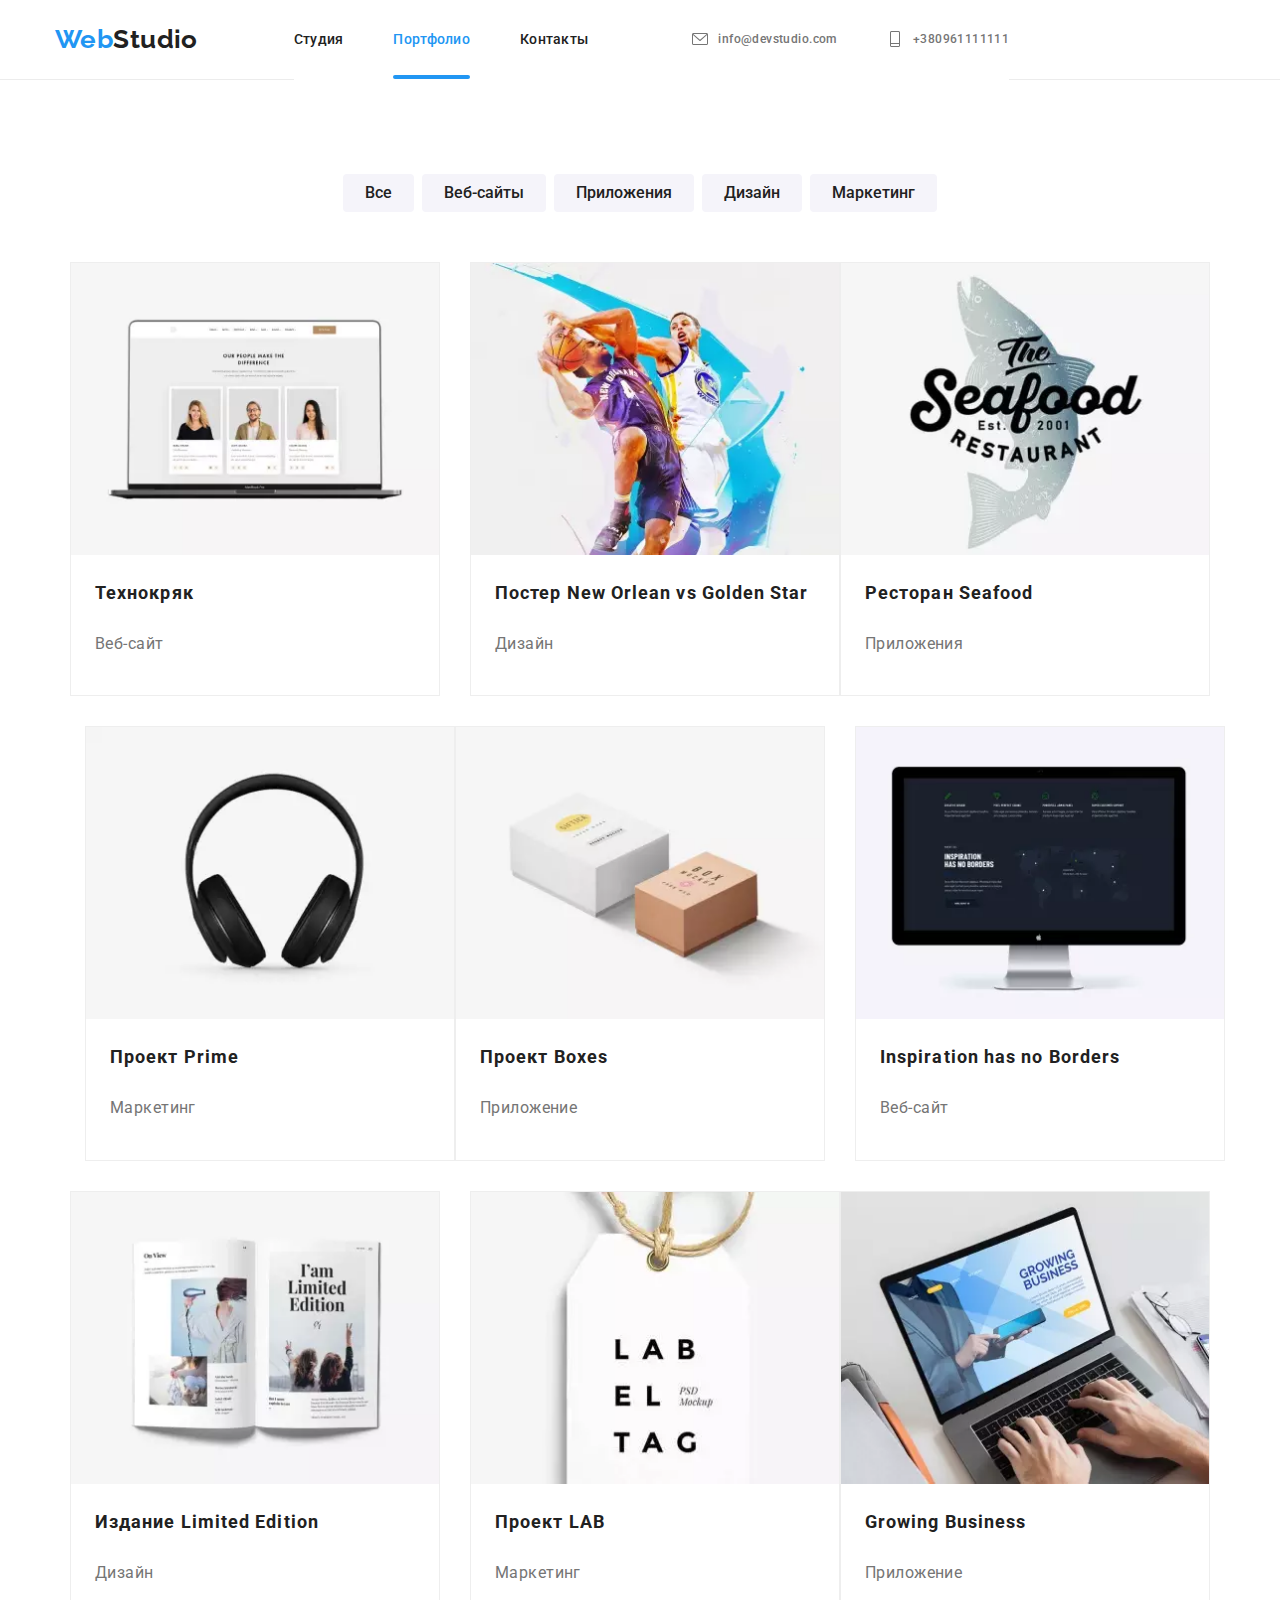
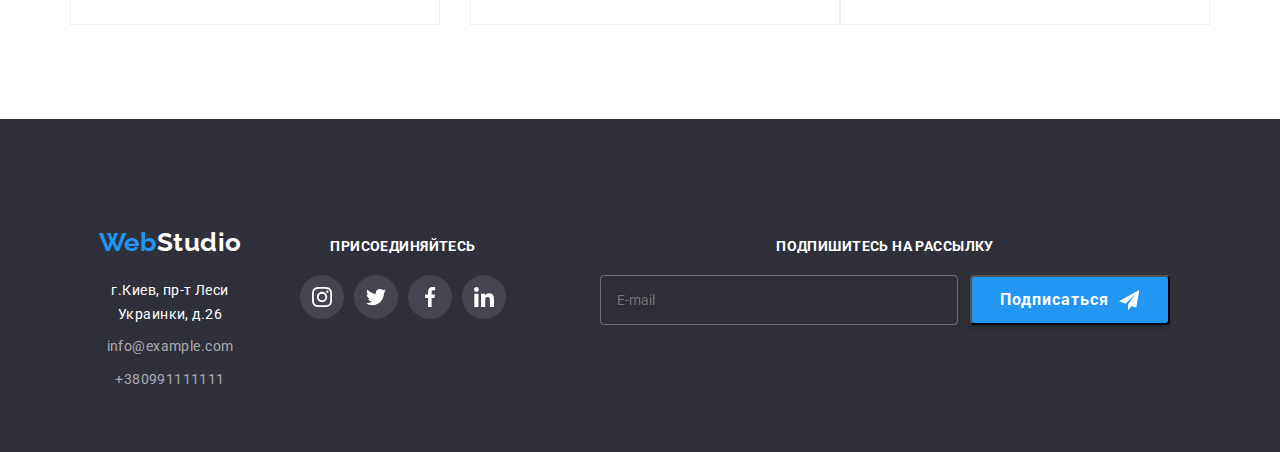
==== commit a8063654: "убирает фрмат вебпи с карточек" ====
--- a/portfolio.html
+++ b/portfolio.html
@@ -123,7 +123,7 @@
                   <picture>
                     <source
                       srcset="
-                        ./images/desktop/technokryak.webp    1x,
+                        ./images/desktop/technokryak_w.webp  1x,
                         ./images/desktop/technokryak_2x.webp 2x,
                         ./images/desktop/technokryak.jpg     1x,
                         ./images/desktop/technokryak@2x.jpg  2x
@@ -134,7 +134,7 @@
 
                     <source
                       srcset="
-                        ./images/tablet/techokryak.webp    1x,
+                        ./images/tablet/techokryak_w.webp  1x,
                         ./images/tablet/techokryak@2x.webp 2x,
                         ./images/tablet/techokryak.jpg     1x,
                         ./images/tablet/techokryak@2x.jpg  2x
@@ -145,7 +145,7 @@
 
                     <source
                       srcset="
-                                  ./images/mobile/tchnokryaj.webp 1x, 
+                                  ./images/mobile/tchnokryaj_w.webp 1x, 
                                   ./images/mobile/tchnokryaj_2x.webp 2x
                                   ./images/mobile/tchnokryaj.jpg 1x, 
                                   ./images/mobile/tchnokryaj@2x.jpg 2x
@@ -183,7 +183,7 @@
                   <picture>
                     <source
                       srcset="
-                        ./images/desktop/goldenstar.webp    1x,
+                        ./images/desktop/goldenstar_w.webp  1x,
                         ./images/desktop/goldenstar_2x.webp 2x,
                         ./images/desktop/goldenstar.jpg     1x,
                         ./images/desktop/goldenstar@2x.jpg  2x
@@ -194,7 +194,7 @@
 
                     <source
                       srcset="
-                        ./images/tablet/golden-star.webp    1x,
+                        ./images/tablet/golden-star_w.webp  1x,
                         ./images/tablet/golden-star@2x.webp 2x,
                         ./images/tablet/golden-star.jpg     1x,
                         ./images/tablet/golden-star@2x.jpg  2x
@@ -205,7 +205,7 @@
 
                     <source
                       srcset="
-                                  ./images/mobile/golden-star.webp 1x, 
+                                  ./images/mobile/golden-star_w.webp 1x, 
                                   ./images/mobile/golden-star_2x.webp 2x
                                   ./images/mobile/golden-star.jpg 1x, 
                                   ./images/mobile/golden-star@2x.jpg 2x
@@ -243,7 +243,7 @@
                   <picture>
                     <source
                       srcset="
-                        ./images/desktop/seafood.webp    1x,
+                        ./images/desktop/seafood_w.webp  1x,
                         ./images/desktop/seafood_2x.webp 2x,
                         ./images/desktop/seafood.jpg     1x,
                         ./images/desktop/seafood@2x.jpg  2x
@@ -254,7 +254,7 @@
 
                     <source
                       srcset="
-                        ./images/tablet/seafood.webp    1x,
+                        ./images/tablet/seafood_w.webp  1x,
                         ./images/tablet/seafood@2x.webp 2x,
                         ./images/tablet/seafood.jpg     1x,
                         ./images/tablet/seafood@2x.jpg  2x
@@ -265,7 +265,7 @@
 
                     <source
                       srcset="
-                                  ./images/mobile/seafood.webp 1x, 
+                                  ./images/mobile/seafood_w.webp 1x, 
                                   ./images/mobile/seafood_2x.webp 2x
                                   ./images/mobile/seafood.jpg 1x, 
                                   ./images/mobile/seafood@2x.jpg 2x
@@ -301,7 +301,7 @@
                   <picture>
                     <source
                       srcset="
-                        ./images/desktop/headphones.webp    1x,
+                        ./images/desktop/headphones_w.webp  1x,
                         ./images/desktop/headphones_2x.webp 2x,
                         ./images/desktop/headphones.jpg     1x,
                         ./images/desktop/headphones@2x.jpg  2x
@@ -312,7 +312,7 @@
 
                     <source
                       srcset="
-                        ./images/tablet/prime.webp    1x,
+                        ./images/tablet/prime_w.webp  1x,
                         ./images/tablet/prime@2x.webp 2x,
                         ./images/tablet/prime.jpg     1x,
                         ./images/tablet/prime@2x.jpg  2x
@@ -323,7 +323,7 @@
 
                     <source
                       srcset="
-                                  ./images/mobile/prime.webp 1x, 
+                                  ./images/mobile/prime_w.webp 1x, 
                                   ./images/mobile/prime_2x.webp 2x
                                   ./images/mobile/prime.jpg 1x, 
                                   ./images/mobile/prime@2x.jpg 2x
@@ -359,7 +359,7 @@
                   <picture>
                     <source
                       srcset="
-                        ./images/desktop/boxes.webp    1x,
+                        ./images/desktop/boxes_w.webp  1x,
                         ./images/desktop/boxes_2x.webp 2x,
                         ./images/desktop/boxes.jpg     1x,
                         ./images/desktop/boxes@2x.jpg  2x
@@ -370,7 +370,7 @@
 
                     <source
                       srcset="
-                        ./images/tablet/boxes.webp    1x,
+                        ./images/tablet/boxes_w.webp  1x,
                         ./images/tablet/boxes@2x.webp 2x,
                         ./images/tablet/boxes.jpg     1x,
                         ./images/tablet/boxes@2x.jpg  2x
@@ -381,7 +381,7 @@
 
                     <source
                       srcset="
-                                  ./images/mobile/boxes.webp 1x, 
+                                  ./images/mobile/boxes_w.webp 1x, 
                                   ./images/mobile/boxes_2x.webp 2x
                                   ./images/mobile/boxes.jpg 1x, 
                                   ./images/mobile/boxes@2x.jpg 2x
@@ -414,7 +414,7 @@
                   <picture>
                     <source
                       srcset="
-                        ./images/desktop/desktop.webp    1x,
+                        ./images/desktop/desktop_w.webp  1x,
                         ./images/desktop/desktop_2x.webp 2x,
                         ./images/desktop/desktop.jpg     1x,
                         ./images/desktop/desktop@2x.jpg  2x
@@ -425,7 +425,7 @@
 
                     <source
                       srcset="
-                        ./images/tablet/inspiration.webp    1x,
+                        ./images/tablet/inspiration_w.webp  1x,
                         ./images/tablet/inspiration@2x.webp 2x,
                         ./images/tablet/inspiration.jpg     1x,
                         ./images/tablet/inspiration@2x.jpg  2x
@@ -436,7 +436,7 @@
 
                     <source
                       srcset="
-                                  ./images/mobile/inspirations.webp 1x, 
+                                  ./images/mobile/inspirations_w.webp 1x, 
                                   ./images/mobile/inspirations_2x.webp 2x
                                   ./images/mobile/inspirations.jpg 1x, 
                                   ./images/mobile/inspirations@2x.jpg 2x
@@ -472,7 +472,7 @@
                   <picture>
                     <source
                       srcset="
-                        ./images/desktop/limited-edition.webp    1x,
+                        ./images/desktop/limited-edition_w.webp  1x,
                         ./images/desktop/limited-edition_2x.webp 2x,
                         ./images/desktop/limited-edition.jpg     1x,
                         ./images/desktop/limited-edition@2x.jpg  2x
@@ -483,7 +483,7 @@
 
                     <source
                       srcset="
-                        ./images/tablet/limited.webp    1x,
+                        ./images/tablet/limited_w.webp  1x,
                         ./images/tablet/limited@2x.webp 2x,
                         ./images/tablet/limited.jpg     1x,
                         ./images/tablet/limited@2x.jpg  2x
@@ -494,7 +494,7 @@
 
                     <source
                       srcset="
-                                  ./images/mobile/limited.webp 1x, 
+                                  ./images/mobile/limited_w.webp 1x, 
                                   ./images/mobile/limited_2x.webp 2x
                                   ./images/mobile/limited.jpg 1x, 
                                   ./images/mobile/limited@2x.jpg 2x
@@ -530,7 +530,7 @@
                   <picture>
                     <source
                       srcset="
-                        ./images/desktop/lab.webp    1x,
+                        ./images/desktop/lab_w.webp  1x,
                         ./images/desktop/lab_2x.webp 2x,
                         ./images/desktop/lab.jpg     1x,
                         ./images/desktop/lab@2x.jpg  2x
@@ -541,7 +541,7 @@
 
                     <source
                       srcset="
-                        ./images/tablet/lab.webp    1x,
+                        ./images/tablet/lab_w.webp  1x,
                         ./images/tablet/lab@2x.webp 2x,
                         ./images/tablet/lab.jpg     1x,
                         ./images/tablet/lab@2x.jpg  2x
@@ -552,7 +552,7 @@
 
                     <source
                       srcset="
-                                ./images/mobile/lab.webp 1x, 
+                                ./images/mobile/lab_w.webp 1x, 
                                 ./images/mobile/lab_2x.webp 2x
                                 ./images/mobile/lab.jpg 1x, 
                                 ./images/mobile/lab@2x.jpg 2x
@@ -585,7 +585,7 @@
                   <picture>
                     <source
                       srcset="
-                        ./images/desktop/growing-business.webp    1x,
+                        ./images/desktop/growing-business_w.webp  1x,
                         ./images/desktop/growing-business_2x.webp 2x,
                         ./images/desktop/growing-business.jpg     1x,
                         ./images/desktop/growing-business@2x.jpg  2x
@@ -596,7 +596,7 @@
 
                     <source
                       srcset="
-                        ./images/tablet/business.webp    1x,
+                        ./images/tablet/business_w.webp  1x,
                         ./images/tablet/business@2x.webp 2x,
                         ./images/tablet/business.jpg     1x,
                         ./images/tablet/business@2x.jpg  2x
@@ -607,7 +607,7 @@
 
                     <source
                       srcset="
-                                  ./images/mobile/growing.webp 1x, 
+                                  ./images/mobile/growing_w.webp 1x, 
                                   ./images/mobile/growing_2x.webp 2x
                                   ./images/mobile/growing.jpg 1x, 
                                   ./images/mobile/growing@2x.jpg 2x
--- a/css/main.min.css
+++ b/css/main.min.css
@@ -1,2 +1,2 @@
-html{font-size:62.5%}body{color:#212121;background-color:#fff;font-family:Roboto, sans-serif;font-weight:400;font-size:1.4rem;line-height:1.7;letter-spacing:0.03em}body.modal-open{overflow:hidden}img{display:block;max-width:100%;height:auto}ul{list-style:none;padding:0;margin:0;justify-content:center;align-items:center}a{display:block;text-decoration:none}.link .logotype{color:#212121;padding-top:25px;padding-bottom:25px}@media screen and (min-width: 768px){.link.logo{display:flex;flex-wrap:nowrap;justify-content:space-between;width:100%;margin-right:96px;padding-top:26px;padding-bottom:26px}}.logotype{font-family:Raleway, sans-serif;font-weight:700;font-size:26px;line-height:1.19;color:#212121}.logo{color:#2196f3}.footer .logotype{color:#fff}.menu__button{display:inline-flex;justify-content:flex-end;margin:0;padding:0;border:none;background-color:transparent}@media screen and (min-width: 768px){.menu__button{display:none}}.menu__button .icon-close_nav{display:none}.menu__button.is-open .icon-close_nav{display:block}.menu__button.is-open .icon-menu_nav{display:none}.menu__button--icon{display:inline-block;fill:currentColor}.page-header__menu{background-color:#fff;border-top:1px solid #ececec;box-shadow:0px 1px 3px rgba(0,0,0,0.16),0px 2px 4px rgba(0,0,0,0.08),0px 4px 8px rgba(0,0,0,0.04);padding:60px 15px;margin-left:auto;margin-right:auto;text-align:center}@media screen and (max-width: 767px){.page-header__menu{display:none;position:absolute;top:100%;left:0;width:100%}}@media screen and (min-width: 768px){.page-header__menu{display:flex;padding:0;flex-grow:1;height:80px;border:none;box-shadow:none}}.page-header__menu.is-open{display:inline-block;text-align:center;z-index:3}.page-header__nav{color:#212121;font-weight:500;line-height:1.14;letter-spacing:0.02em;font-size:18px}@media screen and (min-width: 768px){.page-header__nav{font-size:14px;display:flex;align-items:center;justify-content:center}}.page-header__contacts{display:flex;align-items:center;justify-content:center}@media (min-width: 768px){.page-header__contacts{margin-left:auto}}.button{display:inline-block;border-radius:4px;min-width:200px;padding:10px 32px;text-decoration:none;background-color:#2196f3;color:#fff;font-weight:700;font-size:16px;line-height:1.88;letter-spacing:0.06em;box-shadow:0px 4px 4px rgba(0,0,0,0.15);cursor:pointer}.button:hover,.button:focus{color:#757575;transition:color 250ms cubic-bezier(0.075, 0.82, 0.165, 1)}.button.submit{display:flex;align-items:center;width:200px;height:50px;padding-left:28px;padding-right:29px;margin-left:12px;cursor:pointer}.modal__btn-close{position:absolute;display:inline-flex;align-items:center;justify-content:center;width:30px;height:30px;border-radius:50%;top:8px;right:8px;cursor:pointer;background-color:#fff;border:1px solid rgba(0,0,0,0.1)}.modal__btn-close:hover .close-icon{fill:#2196f3}.button.form__send{padding-left:56px;padding-right:55px;cursor:pointer}.portfolio__btn-list{list-style:none;padding:0;margin:0;display:flex;flex-wrap:wrap;justify-content:start;align-items:center;margin-bottom:50px}@media screen and (min-width: 768px){.portfolio__btn-list{justify-content:center}}.portfolio__btn{display:block;border-radius:4px;padding:6px 22px;font-family:inherit;text-decoration:none;text-align:center;justify-content:center;font-weight:500;font-size:16px;line-height:1.6;color:#212121;background-color:#f5f4fa;border:0;transition:background-color 250ms cubic-bezier(0.4, 0, 0.2, 1);cursor:pointer}.portfolio__btn:hover,.portfolio__btn:focus{color:#fff;background-color:#2196f3;outline:none;box-shadow:0px 3px 1px rgba(0,0,0,0.1),0px 1px 2px rgba(0,0,0,0.08),0px 2px 2px rgba(0,0,0,0.12);transition:background-color 250ms cubic-bezier(0.4, 0, 0.2, 1)}.socialicons.list{display:flex;justify-content:center;align-items:center}.icon{width:20px;height:20px}.socialicons-item:not(:last-child){margin-right:10px}.socialicons-link{display:flex;justify-content:center;align-items:center;width:44px;height:44px;border-radius:50%;fill:#afb1b8;transition:fill 250ms cubic-bezier(0.4, 0, 0.2, 1)}.socialicons-link:hover,.socialicons-link:focus{background-color:#2196f3;transition:background-color 250ms cubic-bezier(0.4, 0, 0.2, 1)}.socialicons-link:hover:hover .icon,.socialicons-link:hover:focus .icon,.socialicons-link:focus:hover .icon,.socialicons-link:focus:focus .icon{fill:#fff;transition:fill 250ms cubic-bezier(0.4, 0, 0.2, 1)}.contacts a{color:#757575;display:inline-flex;align-items:center;justify-content:center;font-style:normal;font-weight:500;font-size:18px;text-decoration:none;transition:250ms cubic-bezier(0.4, 0, 0.2, 1)}@media screen and (min-width: 768px){.contacts a{font-size:12px;display:flex;align-items:center;padding-top:5px;padding-bottom:5px}}.contacts-item:active{color:red}@media screen and (min-width: 767px){.contacts-item:not(:last-child){margin-left:20px}}@media screen and (min-width: 1199px){.contacts-item:not(:last-child){margin-right:50px}}@media screen and (min-width: 1199px){.contacts.link{display:flex;align-items:center}}@media screen and (min-width: 768px){.contacts.list{margin-left:84px;padding-top:21px;padding-bottom:21px}}@media screen and (min-width: 1199px){.contacts{display:flex}}@media screen and (min-width: 1200px){.contact.list{flex-wrap:nowrap;margin-left:305px;padding-top:32px;padding-bottom:32px}}.address{color:#fff;font-size:14px;line-height:1.7;font-style:normal;margin-top:20px;margin-bottom:9px}.contacts-block{display:inline-block}.connect a{display:block;color:rgba(255,255,255,0.6);font-style:normal;text-decoration:none}.tel-number{margin-top:9px}.contacts>.svg{display:block;width:16px;height:16px;fill:currentColor;margin-right:10px}.backdrop.is-hidden{visibility:hidden;opacity:0;pointer-events:none;transition:300ms linear 70ms}.backdrop{position:fixed;top:0;left:0;width:100%;height:100%;background-color:rgba(0,0,0,0.2);overflow-y:scroll;visibility:visible;opacity:1;transition:500ms cubic-bezier(0.4, 0, 0.2, 1)}.backdrop.is-hidden .modal{transform:translate(-50%, -50%) scale(0.9)}.modal{position:absolute;top:50%;left:50%;transform:translate(-50%, -50%) scale(1);width:450px;height:609px;padding:40px;line-height:1.14;letter-spacing:0.01em;text-align:center;color:#757575;background-color:#fff;box-shadow:0px 1px 3px rgba(0,0,0,0.12),0px 1px 1px rgba(0,0,0,0.14),0px 2px 1px rgba(0,0,0,0.2);border-radius:4px;opacity:1;transition:opacity 250ms cubic-bezier(0.4, 0, 0.2, 1),transform 250ms cubic-bezier(0.4, 0, 0.2, 1)}.modal__title{margin:0;margin-bottom:12px;font-weight:700;font-size:20px;line-height:1, 15;text-align:center;color:#212121}.close-icon{display:flex;width:11px;height:11px;fill:#000000;transition:fill 250ms cubic-bezier(0.4, 0, 0.2, 1)}.form{padding:0;margin:0;width:448px;height:40px}.form__field{display:block;position:relative;margin-bottom:28px;width:80%}.form__label{position:absolute;top:0;left:0;transform:translateY(-100%);background-color:#fff;font-size:12px;line-height:1.17;letter-spacing:0.01em;transition:transform 250ms linear}.form__input{margin:0;margin-top:4px;padding:12px;padding-left:42px;width:100%;height:40px;color:#212121;border:1px solid rgba(33,33,33,0.2);border-radius:4px;transition:border-color 250ms cubic-bezier(0.4, 0, 0.2, 1)}.form__input:focus{border-color:#2196f3;outline:none;cursor:pointer}.form__input-icon{position:absolute;top:50%;left:12px;width:18px;height:18px;transform:translateY(-40%);fill:#212121;transition:fill 250ms cubic-bezier(0.4, 0, 0.2, 1)}.form__input:focus ~ .form__input-icon,.form__input:not(:placeholder-shown) ~ .form__input-icon{fill:#2196f3}.form__input.comment{height:120px;padding-top:12px;padding-left:16px;white-space:nowrap;resize:none}.modal__policy-link{display:block;margin-left:5px;text-decoration:underline;text-align:right;color:#2196f3}.checkbox__label{display:flex;align-items:center;cursor:pointer;margin-bottom:30px;font-size:12px}.checkbox{position:absolute;width:1px;height:1px;margin:-1px;border:0;padding:0;clip:rect(0 0 0 0);overflow:hidden}.checkbox__icon-check{display:inline-block;width:16px;height:15px;margin-right:7px;border:2px solid #212121;border-radius:2px;transition:transform 250ms cubic-bezier(0.4, 0, 0.2, 1)}.checkbox:checked+.checkbox__icon-check{background-color:#2196f3;background-image:url(../images/icon-check.svg);background-size:contain;background-clip:border-box;background-position:center;border-color:#2196f3;background-repeat:no-repeat}.section-titles{font-weight:700;font-size:36px;line-height:1.16;text-align:center;margin-top:0;margin-bottom:50px}.container{padding-left:15px;padding-right:15px;margin-left:auto;margin-right:auto}@media (min-width: 480px){.container{width:480px}}@media (min-width: 768px){.container{width:768px}}@media (min-width: 1200px){.container{width:1200px}}.container.main-container{position:relative;height:60px;width:100%;padding:0 15px;display:flex;align-items:center;justify-content:space-between}@media (min-width: 480px){.container.main-container{width:480px}}@media (min-width: 768px){.container.main-container{width:768px;padding-top:10px;padding-bottom:10px}}@media (min-width: 1200px){.container.main-container{width:1200px}}.no-padding{padding-top:0;padding-bottom:0}.section{padding-top:60px;padding-bottom:60px}.section.quolity{padding-top:94px}.quolity-caption{display:none}@media screen and (min-width: 768px){.quolity-list{display:flex;margin:-15px;flex-wrap:wrap}}@media screen and (min-width: 1200px){.quolity-list{margin:0;flex-wrap:nowrap}}.quolity-item{display:block;text-align:center}@media screen and (min-width: 768px){.quolity-item{margin:15px;width:354px}}@media screen and (min-width: 1200px){.quolity-item:nth-child(4n){margin-right:0}}@media screen and (min-width: 1200px){.quolity-item{width:calc((100% -30px * 3) / 4)}}@media screen and (max-width: 767px){.quolity-item:not(:last-child){margin-bottom:30px}}@media screen and (min-width: 768px) and (max-width: 1199px){.quolity-item:nth-child(2n){margin-right:0px}}.quolity-item::before{display:block;content:"";height:120px;outline:1px transparent;background-repeat:no-repeat;background-color:#f5f4fa;background-position:center}.icon-microscope::before{background-image:url(../images/antenna.svg)}.icon-intime::before{background-image:url(../images/clock.svg)}.icon-planing::before{background-image:url(../images/planer.svg)}.icon-techno::before{background-image:url(../images/astronaut.svg)}.quolity-title{font-weight:700;font-size:14px;text-transform:uppercase;line-height:1.14}.quolity-text{color:#757575;font-size:14px;line-height:1.7;margin-top:0;margin-bottom:0;display:inline-block;width:100%;text-align:justify}.section.staff{background-color:#f5f4fa;padding-top:94px;padding-bottom:94px}@media screen and (min-width: 768px){.staff.list{display:flex;flex-wrap:wrap}}@media screen and (min-width: 1200px){.staff.list{flex-wrap:nowrap}}.staff-title{font-weight:500;font-size:16px;line-height:1.18;margin-top:30px;margin-bottom:10px;text-align:center}.staff-item{width:100%;box-shadow:0px 1px 3px rgba(0,0,0,0.12),0px 1px 1px rgba(0,0,0,0.14),0px 2px 1px rgba(0,0,0,0.2);border-radius:0px 0px 4px 4px}@media screen and (max-width: 1199px) and (min-width: 768px){.staff-item{width:calc((100% - 2 * 30px) / 2);margin-right:30px;margin-bottom:30px}}@media screen and (min-width: 1199px){.staff-item{width:calc((100% - 30px * 3) / 4)}}.staff-item:not(:last-child){margin-right:30px}.staff-text{color:#757575;font-size:16px;line-height:1.18;margin-top:0;text-align:center}.staff-card{padding-top:16px;padding-right:32px;padding-left:32px;padding-bottom:30px}@media screen and (max-width: 1199px){.section.service{display:none}}.service{display:flex;flex-wrap:wrap}.section.service{padding-top:94px;padding-bottom:94px}.service-item{position:relative;width:calc((100% - 30px * 2) / 3)}.service-item:not(:last-child){margin-right:30px}.service-item::before{display:inline-block;position:absolute;content:"";top:77%;width:100%;height:23%;background-color:rgba(47,48,58,0.8)}.service-text{font-weight:700;line-height:1.14;text-transform:uppercase;color:#fff;margin:0;position:absolute;bottom:9%;right:0%;transform:translateX(-45%)}.clients.section{padding-top:94px;padding-bottom:94px}.clients.list{display:flex;flex-wrap:wrap;margin:-15px}@media screen and (min-width: 1200px){.clients.list{flex-wrap:nowrap}}.clients_link{display:flex;justify-content:center;align-items:center;padding:0;margin:0;width:100%;height:100%;color:#afb1b8;border:1px solid #afb1b8;border-radius:4px}.clients_link:hover,.clients_link:focus{color:#2196f3;border:1px solid #2196f3;transition:color 250ms cubic-bezier(0.4, 0, 0.2, 1)}.clients_link:hover:hover .label,.clients_link:hover:focus .label,.clients_link:focus:hover .label,.clients_link:focus:focus .label{fill:#2196f3;transition:fill 250ms cubic-bezier(0.4, 0, 0.2, 1)}.client.label{fill:currentColor}.client:nth-child(1){width:45px;height:50px}.client:nth-child(2){width:40px;height:52px}.client:nth-child(3){width:41px;height:43px}.client:nth-child(4){width:80px;height:42px}.client:nth-child(5){width:59px;height:47px}.client:nth-child(6){width:89px;height:46px}.clients-item{margin:15px;width:calc((100% - 2 * 30px) / 2);height:90px}@media screen and (min-width: 768px){.clients-item{width:calc((100% - 3 * 30px) / 3)}}@media screen and (min-width: 1200px){.clients-item{width:calc((100% - 6 * 30px) / 6)}}@media screen and (min-width: 1200px){.clients-item:not(:last-child){margin-right:30px}}.page__header .flexbox{justify-content:flex-end;align-items:center}.page__header{position:relative;background-color:#fff}@media screen and (min-width: 767px){.page__header{border-bottom:1px solid #ececec;height:80px;width:100%;display:flex;align-items:center}}@media screen and (min-width: 767px){.nav-item:not(:last-child){margin-right:50px}}@media screen and (max-width: 767px){.nav-item:not(:last-child){margin-bottom:40px}}@media screen and (max-width: 767px){.site-nav{margin-bottom:40px}}@media screen and (min-width: 768px){.site-nav{display:flex}}.site-nav .link{display:inline-block;color:#212121;font-size:18px;transition:color 250ms cubic-bezier(0.4, 0, 0.2, 1)}@media screen and (min-width: 768px){.site-nav .link{padding-top:32px;padding-bottom:32px;font-size:14px;text-align:center}}.site-nav .link.current{color:#2196f3;position:relative;text-align:center}.site-nav .link.current::after{position:absolute;left:0;bottom:0;display:inline-block;content:"";width:100%;height:4px;background-color:#2196f3;border-radius:2px}.site-nav .site-nav .link .contacts a{font-weight:500;font-size:14px;line-height:1.14;letter-spacing:0.02em}.site-nav .site-nav .link:hover,.site-nav .site-nav .link:focus{color:#2196f3;transition:color 250ms cubic-bezier(0.4, 0, 0.2, 1)}.site-nav .site-nav .link:active{color:red}.site-nav .link:hover,.site-nav .link:focus{color:#2196f3;transition:color 250ms cubic-bezier(0.4, 0, 0.2, 1)}.site-nav .page-header .navigation{position:relative;align-items:center;justify-content:space-between;min-height:80px}.navigation{display:flex;align-items:center;justify-content:space-between}@media screen and (max-width: 767px){.navigation{width:100%}}@media screen and (min-width: 1199px){.navigation{margin-right:auto}}.hero-container{display:flex;flex-direction:column;justify-content:center;align-items:center;background-color:#2f303a;max-width:576px;min-height:400px;margin-left:auto;margin-right:auto;outline:1px solid transparent;background-image:linear-gradient(rgba(47,48,58,0.4), rgba(47,48,58,0.4)),url(../images/mobile/Header_img.webp),url(../images/mobile/Header_img.jpg);background-repeat:no-repeat;background-position:center;background-size:cover}@media screen and (min-device-pixel-ratio: 2), screen and (min-resolution: 192dpi), screen and (min-resolution: 2dppx){.hero-container{background-image:linear-gradient(rgba(47,48,58,0.4), rgba(47,48,58,0.4)),url(../images/mobile/Header_img@2x.jpg)}}@media screen and (min-width: 768px), screen and (min-device-pixel-ratio: 2), screen and (min-resolution: 192dpi), screen and (min-resolution: 2dppx){.hero-container{background-image:linear-gradient(rgba(47,48,58,0.4), rgba(47,48,58,0.4)),url(../images/tablet/Header_img@2x.webp),url(../images/tablet/Header_img@2x.jpg)}}@media screen and (min-width: 1200px), screen and (min-device-pixel-ratio: 2), screen and (min-resolution: 192dpi), screen and (min-resolution: 2dppx){.hero-container{background-image:linear-gradient(rgba(47,48,58,0.4), rgba(47,48,58,0.4)),url(../images/desktop/bcg_2x.webp),url(../images/desktop/bcg@2x.jpg)}}@media screen and (max-width: 1199px){.hero-container{max-width:768px;height:400px;background-image:linear-gradient(rgba(47,48,58,0.4), rgba(47,48,58,0.4)),url(../images/tablet/Header_img.webp),url(../images/tablet/Header_img.jpg);background-size:768px, 400px;background-position:center;background-repeat:no-repeat}}@media screen and (min-width: 1200px){.hero-container{max-width:1600px;height:600px;background-image:linear-gradient(rgba(47,48,58,0.4), rgba(47,48,58,0.4)),url(../images/desktop/bcg.webp),url(../images/desktop/bcg.jpg);background-size:1600px, 600px;background-position:center;background-repeat:no-repeat}}.hero-title{margin-top:0;margin-bottom:30px;margin-left:auto;margin-right:auto;text-align:center;color:#fff;font-weight:900;font-size:26px;line-height:1.36;letter-spacing:0.06em;text-transform:uppercase;max-width:696px}.footer{background-color:#2f303a;padding-top:60px;padding-bottom:60px}@media screen and (max-width: 767px){.contacts-block .footer-icons-block{margin-bottom:60px}}.footer-link{background-color:rgba(255,255,255,0.1)}.footer-link>.icon{fill:#fff}.mailing.block{margin-left:94px}@media screen and (max-width: 1199px){.container.flexbox{display:flex;flex-direction:column;align-items:center;text-align:center}}@media screen and (min-width: 768px) and (max-width: 1199px){.container.flexbox{display:flex;justify-content:space-around}}@media screen and (min-width: 1200px){.container.flexbox{display:flex;align-items:baseline}}@media screen and (max-width: 767px){.footer-icons-block{margin-bottom:60px}}@media screen and (min-width: 768px){.footer-icons-block{margin-left:70px}}.follow{display:block;font-weight:400;line-height:1.14;text-transform:uppercase;color:#fff;margin-top:0;margin-bottom:20px;text-align:center}@media screen and (min-width: 1200px){.follow{font-weight:700}}.form-field.footer-form-field{margin-bottom:0}.mailing-form{position:relative;display:flex;justify-content:center;flex-direction:column;align-items:center}@media screen and (min-width: 1200px){.mailing-form{align-items:flex-start;flex-direction:initial}}.mail-input{display:inline-block;width:358px;height:50px;padding-left:16px;color:#fff;border:1px solid rgba(255,255,255,0.3);box-sizing:border-box;filter:drop-shadow(0px 4px 4px rgba(0,0,0,0.15));border-radius:4px;background-color:var(--footer-bg-color)}.icon-telegram{fill:#fff;width:24px;height:24px;margin-left:10px}.section.portfolio{padding-top:94px;padding-bottom:94px}.hero-title-portfolio{display:none}.work-item{display:flex;text-decoration:none}.work-item:not(:last-child){margin-right:8px}@media screen and (min-width: 768px){.examples.list{display:flex;flex-wrap:wrap;list-style:none;padding:0;margin:0}}.portfolio__image-thumb{position:relative;overflow:hidden}.product-overlay{display:inline-block;position:absolute;top:0;left:0;width:100%;height:100%;background-color:rgba(33,150,243,0.9);padding:63px 24px;opacity:0;visibility:hidden;transform:translateY(100%);transition:transform var(--transition),opacity var(--transition)}.example-description{display:block;position:absolute;font-size:18px;line-height:1.5;height:100%;width:100%;color:#fff;margin:0;top:75%;left:54%;transform:translate(-50%, -50%)}.card-container{padding:20px 24px}.examples__card{display:inline-block;position:relative;border:1px solid #eeeeee;transition:box-shadow var(--transition)}@media screen and (max-width: 1199px) and (min-width: 768px){.examples__card{width:calc((100% - 2 * 30px) / 2)}}@media (min-width: 768px){.examples__card:not(:last-child){margin-bottom:30px}}@media (min-width: 768px){.examples__card.examples__card:nth-child(2n){margin-left:30px}}@media screen and (min-width: 768px) and (min-width: 1200px){.examples__card{width:calc((100% - 30px * 2) / 3)}}@media (min-width: 768px){.examples__card:nth-last-child(-n+3){margin-bottom:0}.examples__card:nth-child(3n){margin-right:0}.examples__card:hover .portfolio__image-thumb::before{transform:translateY(0);transition:transform 250ms cubic-bezier(0.4, 0, 0.2, 1)}.examples__card:hover,.examples__card:focus{box-shadow:0px 1px 1px rgba(0,0,0,0.12),0px 4px 4px rgba(0,0,0,0.06),1px 4px 6px rgba(0,0,0,0.16)}.portfolio__title{font-style:normal;text-decoration:none;color:#212121;font-weight:700;font-size:18px;line-height:2;letter-spacing:0.06em}.portfolio-text{color:#757575;font-size:16px;line-height:1.88}.example.link:hover .product-overlay,.example.link:focus .product-overlay{transform:translateY(0);opacity:1;visibility:visible;transition:transform 250ms cubic-bezier(0.4, 0, 0.2, 1),opacity 250ms cubic-bezier(0.4, 0, 0.2, 1)}}
+html{font-size:62.5%}body{color:#212121;background-color:#fff;font-family:Roboto, sans-serif;font-weight:400;font-size:1.4rem;line-height:1.7;letter-spacing:0.03em}body.modal-open{overflow:hidden}img{display:block;max-width:100%;height:auto}ul{list-style:none;padding:0;margin:0;justify-content:center;align-items:center}a{display:block;text-decoration:none}.link .logotype{color:#212121;padding-top:25px;padding-bottom:25px}@media screen and (min-width: 768px){.link.logo{display:flex;flex-wrap:nowrap;justify-content:space-between;width:100%;margin-right:96px;padding-top:26px;padding-bottom:26px}}.logotype{font-family:Raleway, sans-serif;font-weight:700;font-size:26px;line-height:1.19;color:#212121}.logo{color:#2196f3}.footer .logotype{color:#fff}.menu__button{display:inline-flex;justify-content:flex-end;margin:0;padding:0;border:none;background-color:transparent}@media screen and (min-width: 768px){.menu__button{display:none}}.menu__button .icon-close_nav{display:none}.menu__button.is-open .icon-close_nav{display:block}.menu__button.is-open .icon-menu_nav{display:none}.menu__button--icon{display:inline-block;fill:currentColor}.page-header__menu{background-color:#fff;border-top:1px solid #ececec;box-shadow:0px 1px 3px rgba(0,0,0,0.16),0px 2px 4px rgba(0,0,0,0.08),0px 4px 8px rgba(0,0,0,0.04);padding:60px 15px;margin-left:auto;margin-right:auto;text-align:center}@media screen and (max-width: 767px){.page-header__menu{display:none;position:absolute;top:100%;left:0;width:100%}}@media (min-width: 768px){.page-header__menu{display:flex;padding:0;flex-grow:1;height:80px;border:none;box-shadow:none}}.page-header__menu.is-open{display:inline-block;text-align:center;z-index:3}.page-header__nav{color:#212121;font-weight:500;line-height:1.14;letter-spacing:0.02em;font-size:18px}@media (min-width: 768px){.page-header__nav{font-size:14px;display:flex;align-items:center;justify-content:center}}.page-header__contacts{display:flex;align-items:center;justify-content:center}@media (min-width: 768px){.page-header__contacts{margin-left:auto}}.button{display:inline-block;border-radius:4px;min-width:200px;padding:10px 32px;text-decoration:none;background-color:#2196f3;color:#fff;font-weight:700;font-size:16px;line-height:1.88;letter-spacing:0.06em;box-shadow:0px 4px 4px rgba(0,0,0,0.15);cursor:pointer}.button:hover,.button:focus{color:#757575;transition:color 250ms cubic-bezier(0.075, 0.82, 0.165, 1)}.button.submit{display:flex;align-items:center;width:200px;height:50px;padding-left:28px;padding-right:29px;margin-left:12px;cursor:pointer}.modal__btn-close{position:absolute;display:inline-flex;align-items:center;justify-content:center;width:30px;height:30px;border-radius:50%;top:8px;right:8px;cursor:pointer;background-color:#fff;border:1px solid rgba(0,0,0,0.1)}.modal__btn-close:hover .close-icon{fill:#2196f3}.button.form__send{padding-left:56px;padding-right:55px;cursor:pointer}.portfolio__btn-list{list-style:none;padding:0;margin:0;display:flex;flex-wrap:wrap;justify-content:start;align-items:center;margin-bottom:50px}@media screen and (min-width: 768px){.portfolio__btn-list{justify-content:center}}.portfolio__btn{display:block;border-radius:4px;padding:6px 22px;font-family:inherit;text-decoration:none;text-align:center;justify-content:center;font-weight:500;font-size:16px;line-height:1.6;color:#212121;background-color:#f5f4fa;border:0;transition:background-color 250ms cubic-bezier(0.4, 0, 0.2, 1);cursor:pointer}.portfolio__btn:hover,.portfolio__btn:focus{color:#fff;background-color:#2196f3;outline:none;box-shadow:0px 3px 1px rgba(0,0,0,0.1),0px 1px 2px rgba(0,0,0,0.08),0px 2px 2px rgba(0,0,0,0.12);transition:background-color 250ms cubic-bezier(0.4, 0, 0.2, 1)}.socialicons.list{display:flex;justify-content:center;align-items:center}.icon{width:20px;height:20px}.socialicons-item:not(:last-child){margin-right:10px}.socialicons-link{display:flex;justify-content:center;align-items:center;width:44px;height:44px;border-radius:50%;fill:#afb1b8;transition:fill 250ms cubic-bezier(0.4, 0, 0.2, 1)}.socialicons-link:hover,.socialicons-link:focus{background-color:#2196f3;transition:background-color 250ms cubic-bezier(0.4, 0, 0.2, 1)}.socialicons-link:hover:hover .icon,.socialicons-link:hover:focus .icon,.socialicons-link:focus:hover .icon,.socialicons-link:focus:focus .icon{fill:#fff;transition:fill 250ms cubic-bezier(0.4, 0, 0.2, 1)}.contacts a{color:#757575;display:inline-flex;align-items:center;justify-content:center;font-style:normal;font-weight:500;font-size:18px;text-decoration:none;transition:250ms cubic-bezier(0.4, 0, 0.2, 1)}@media screen and (min-width: 768px){.contacts a{font-size:12px;display:flex;align-items:center;padding-top:5px;padding-bottom:5px}}.contacts-item:active{color:red}@media screen and (min-width: 767px){.contacts-item:not(:last-child){margin-left:20px}}@media screen and (min-width: 1199px){.contacts-item:not(:last-child){margin-right:50px}}@media screen and (min-width: 1199px){.contacts.link{display:flex;align-items:center}}@media screen and (min-width: 768px){.contacts.list{margin-left:84px;padding-top:21px;padding-bottom:21px}}@media screen and (min-width: 1199px){.contacts{display:flex}}@media screen and (min-width: 1200px){.contact.list{flex-wrap:nowrap;margin-left:305px;padding-top:32px;padding-bottom:32px}}.address{color:#fff;font-size:14px;line-height:1.7;font-style:normal;margin-top:20px;margin-bottom:9px}@media (min-width: 1200px){.contacts-block{width:120px}}.connect a{display:block;color:rgba(255,255,255,0.6);font-style:normal;text-decoration:none}.tel-number{margin-top:9px}.contacts>.svg{display:block;width:16px;height:16px;fill:currentColor;margin-right:10px}.backdrop.is-hidden{visibility:hidden;opacity:0;pointer-events:none;transition:300ms linear 70ms}.backdrop{position:fixed;top:0;left:0;width:100%;height:100%;padding-left:15px;padding-right:15px;background-color:rgba(0,0,0,0.2);overflow-y:scroll;visibility:visible;opacity:1;transition:500ms cubic-bezier(0.4, 0, 0.2, 1)}.backdrop.is-hidden .modal{transform:translate(-50%, -50%) scale(0.9)}.modal{position:absolute;top:50%;left:50%;transform:translate(-50%, -50%) scale(1);width:450px;height:609px;padding:40px;line-height:1.14;letter-spacing:0.01em;padding:40px;text-align:center;color:#757575;background-color:#fff;box-shadow:0px 1px 3px rgba(0,0,0,0.12),0px 1px 1px rgba(0,0,0,0.14),0px 2px 1px rgba(0,0,0,0.2);border-radius:4px;opacity:1;transition:opacity 250ms cubic-bezier(0.4, 0, 0.2, 1),transform 250ms cubic-bezier(0.4, 0, 0.2, 1)}@media (min-width: 480px){.modal{width:calc(100% - 2 * 15px)}}.modal__title{margin:0;margin-bottom:12px;font-weight:700;font-size:20px;line-height:1, 15;text-align:center;color:#212121}.close-icon{display:flex;width:11px;height:11px;fill:#000000;transition:fill 250ms cubic-bezier(0.4, 0, 0.2, 1)}.form{padding:0;margin:0;width:448px;height:40px}.form__field{display:block;position:relative;margin-bottom:28px;width:80%}.form__label{position:absolute;top:0;left:0;transform:translateY(-100%);background-color:#fff;font-size:12px;line-height:1.17;letter-spacing:0.01em;transition:transform 250ms linear}.form__input{margin:0;margin-top:4px;padding:12px;padding-left:42px;width:100%;height:40px;color:#212121;border:1px solid rgba(33,33,33,0.2);border-radius:4px;transition:border-color 250ms cubic-bezier(0.4, 0, 0.2, 1)}.form__input:focus{border-color:#2196f3;outline:none;cursor:pointer}.form__input-icon{position:absolute;top:50%;left:12px;width:18px;height:18px;transform:translateY(-40%);fill:#212121;transition:fill 250ms cubic-bezier(0.4, 0, 0.2, 1)}.form__input:focus ~ .form__input-icon,.form__input:not(:placeholder-shown) ~ .form__input-icon{fill:#2196f3}.form__input.comment{height:120px;padding-top:12px;padding-left:16px;white-space:nowrap;resize:none}.modal__policy-link{display:block;margin-left:5px;text-decoration:underline;text-align:right;color:#2196f3}.checkbox__label{display:flex;align-items:center;cursor:pointer;margin-bottom:30px;font-size:12px}.checkbox{position:absolute;width:1px;height:1px;margin:-1px;border:0;padding:0;clip:rect(0 0 0 0);overflow:hidden}.checkbox__icon-check{display:inline-block;width:16px;height:15px;margin-right:7px;border:2px solid #212121;border-radius:2px;transition:transform 250ms cubic-bezier(0.4, 0, 0.2, 1)}.checkbox:checked+.checkbox__icon-check{background-color:#2196f3;background-image:url(../images/icon-check.svg);background-size:contain;background-clip:border-box;background-position:center;border-color:#2196f3;background-repeat:no-repeat}.section-titles{font-weight:700;font-size:36px;line-height:1.16;text-align:center;margin-top:0;margin-bottom:50px}.container{width:100%;padding-left:15px;padding-right:15px;margin-left:auto;margin-right:auto}@media (min-width: 480px){.container{width:480px}}@media (min-width: 768px){.container{width:768px}}@media (min-width: 1200px){.container{width:1200px}}.container.main-container{position:relative;height:60px;width:100%;padding:0 15px;display:flex;align-items:center;justify-content:space-between}@media (min-width: 480px){.container.main-container{width:480px}}@media (min-width: 768px){.container.main-container{width:768px;padding-top:10px;padding-bottom:10px}}@media (min-width: 1200px){.container.main-container{width:1200px}}.no-padding{padding-top:0;padding-bottom:0}.section{padding-top:60px;padding-bottom:60px}.section.quolity{padding-top:94px}.quolity-caption{display:none}@media screen and (min-width: 768px){.quolity-list{display:flex;margin:-15px;flex-wrap:wrap}}@media screen and (min-width: 1200px){.quolity-list{margin:0;flex-wrap:nowrap}}.quolity-item{display:block;text-align:center}@media screen and (min-width: 768px){.quolity-item{margin:15px;width:354px}}@media screen and (min-width: 1200px){.quolity-item:nth-child(4n){margin-right:0}}@media screen and (min-width: 1200px){.quolity-item{width:calc((100% -30px * 3) / 4)}}@media screen and (max-width: 767px){.quolity-item:not(:last-child){margin-bottom:30px}}@media screen and (min-width: 768px) and (max-width: 1199px){.quolity-item:nth-child(2n){margin-right:0px}}.quolity-item::before{display:block;content:"";height:120px;outline:1px transparent;background-repeat:no-repeat;background-color:#f5f4fa;background-position:center}.icon-microscope::before{background-image:url(../images/antenna.svg)}.icon-intime::before{background-image:url(../images/clock.svg)}.icon-planing::before{background-image:url(../images/planer.svg)}.icon-techno::before{background-image:url(../images/astronaut.svg)}.quolity-title{font-weight:700;font-size:14px;text-transform:uppercase;line-height:1.14}.quolity-text{color:#757575;font-size:14px;line-height:1.7;margin-top:0;margin-bottom:0;display:inline-block;width:100%;text-align:justify}.section.staff{background-color:#f5f4fa;padding-top:94px;padding-bottom:94px}@media screen and (min-width: 768px){.staff.list{display:flex;flex-wrap:wrap}}@media screen and (min-width: 1200px){.staff.list{flex-wrap:nowrap}}.staff-title{font-weight:500;font-size:16px;line-height:1.18;margin-top:30px;margin-bottom:10px;text-align:center}.staff-item{width:100%;box-shadow:0px 1px 3px rgba(0,0,0,0.12),0px 1px 1px rgba(0,0,0,0.14),0px 2px 1px rgba(0,0,0,0.2);border-radius:0px 0px 4px 4px}@media screen and (max-width: 1199px) and (min-width: 768px){.staff-item{width:calc((100% - 2 * 30px) / 2);margin-right:30px;margin-bottom:30px}}@media screen and (min-width: 1199px){.staff-item{width:calc((100% - 30px * 3) / 4)}}.staff-item:not(:last-child){margin-right:30px}.staff-text{color:#757575;font-size:16px;line-height:1.18;margin-top:0;text-align:center}.staff-card{padding-top:16px;padding-right:32px;padding-left:32px;padding-bottom:30px}@media screen and (max-width: 1199px){.section.service{display:none}}.service{display:flex;flex-wrap:wrap}.section.service{padding-top:94px;padding-bottom:94px}.service-item{position:relative;width:calc((100% - 30px * 2) / 3)}.service-item:not(:last-child){margin-right:30px}.service-item::before{display:inline-block;position:absolute;content:"";top:77%;width:100%;height:23%;background-color:rgba(47,48,58,0.8)}.service-text{font-weight:700;line-height:1.14;text-transform:uppercase;color:#fff;margin:0;position:absolute;bottom:9%;right:0%;transform:translateX(-45%)}.clients.section{padding-top:94px;padding-bottom:94px}.clients.list{display:flex;flex-wrap:wrap;margin:-15px}@media screen and (min-width: 1200px){.clients.list{flex-wrap:nowrap}}.clients_link{display:flex;justify-content:center;align-items:center;padding:0;margin:0;width:100%;height:100%;color:#afb1b8;border:1px solid #afb1b8;border-radius:4px}.clients_link:hover,.clients_link:focus{color:#2196f3;border:1px solid #2196f3;transition:color 250ms cubic-bezier(0.4, 0, 0.2, 1)}.clients_link:hover:hover .label,.clients_link:hover:focus .label,.clients_link:focus:hover .label,.clients_link:focus:focus .label{fill:#2196f3;transition:fill 250ms cubic-bezier(0.4, 0, 0.2, 1)}.client.label{fill:currentColor}.client:nth-child(1){width:45px;height:50px}.client:nth-child(2){width:40px;height:52px}.client:nth-child(3){width:41px;height:43px}.client:nth-child(4){width:80px;height:42px}.client:nth-child(5){width:59px;height:47px}.client:nth-child(6){width:89px;height:46px}.clients-item{margin:15px;width:calc((100% - 2 * 30px) / 2);height:90px}@media screen and (min-width: 768px){.clients-item{width:calc((100% - 3 * 30px) / 3)}}@media screen and (min-width: 1200px){.clients-item{width:calc((100% - 6 * 30px) / 6)}}@media screen and (min-width: 1200px){.clients-item:not(:last-child){margin-right:30px}}.page__header .flexbox{justify-content:flex-end;align-items:center}.page__header{position:relative;background-color:#fff}@media screen and (min-width: 767px){.page__header{border-bottom:1px solid #ececec;height:80px;width:100%;display:flex;align-items:center}}@media screen and (min-width: 767px){.nav-item:not(:last-child){margin-right:50px}}@media screen and (max-width: 767px){.nav-item:not(:last-child){margin-bottom:40px}}@media screen and (max-width: 767px){.site-nav{margin-bottom:40px}}@media screen and (min-width: 768px){.site-nav{display:flex}}.site-nav .link{display:inline-block;color:#212121;font-size:18px;transition:color 250ms cubic-bezier(0.4, 0, 0.2, 1)}@media screen and (min-width: 768px){.site-nav .link{padding-top:32px;padding-bottom:32px;font-size:14px;text-align:center}}.site-nav .link.current{color:#2196f3;position:relative;text-align:center}.site-nav .link.current::after{position:absolute;left:0;bottom:0;display:inline-block;content:"";width:100%;height:4px;background-color:#2196f3;border-radius:2px}.site-nav .site-nav .link .contacts a{font-weight:500;font-size:14px;line-height:1.14;letter-spacing:0.02em}.site-nav .site-nav .link:hover,.site-nav .site-nav .link:focus{color:#2196f3;transition:color 250ms cubic-bezier(0.4, 0, 0.2, 1)}.site-nav .site-nav .link:active{color:red}.site-nav .link:hover,.site-nav .link:focus{color:#2196f3;transition:color 250ms cubic-bezier(0.4, 0, 0.2, 1)}.site-nav .page-header .navigation{position:relative;align-items:center;justify-content:space-between;min-height:80px}.navigation{display:flex;align-items:center;justify-content:space-between}@media screen and (max-width: 767px){.navigation{width:100%}}@media screen and (min-width: 1199px){.navigation{margin-right:auto}}.hero-container{display:flex;flex-direction:column;justify-content:center;align-items:center;background-position:50% 50%;background-color:#2f303a;max-width:100%;min-height:400px;margin-left:auto;margin-right:auto;outline:1px solid transparent;background-image:linear-gradient(rgba(47,48,58,0.4), rgba(47,48,58,0.4)),url(../images/mobile/Header_img.webp),url(../images/mobile/Header_img.jpg);background-repeat:no-repeat;background-position:center;background-size:cover}@media screen and (min-device-pixel-ratio: 2), screen and (min-resolution: 192dpi), screen and (min-resolution: 2dppx){.hero-container{background-image:linear-gradient(rgba(47,48,58,0.4), rgba(47,48,58,0.4)),url(../images/mobile/Header_img@2x.jpg),url(../images/mobile/Header_img@2x.jpg)}}@media screen and (min-width: 768px) and (min-device-pixel-ratio: 2), screen and (min-width: 768px) and (min-resolution: 192dpi), screen and (min-width: 768px) and (min-resolution: 2dppx){.hero-container{background-image:linear-gradient(rgba(47,48,58,0.4), rgba(47,48,58,0.4)),url(../images/tablet/Header_img@2x.webp),url(../images/tablet/Header_img@2x.jpg)}}@media screen and (min-width: 768px) and (min-width: 1200px) and (min-device-pixel-ratio: 2), screen and (min-width: 768px) and (min-width: 1200px) and (min-resolution: 192dpi), screen and (min-width: 768px) and (min-width: 1200px) and (min-resolution: 2dppx){.hero-container{background-image:linear-gradient(rgba(47,48,58,0.4), rgba(47,48,58,0.4)),url(../images/desktop/bcg_2x.webp),url(../images/desktop/bcg@2x.jpg)}}@media screen and (min-width: 768px) and (max-width: 1199px){.hero-container .hero-container{max-width:768px;height:400px;background-image:linear-gradient(rgba(47,48,58,0.4), rgba(47,48,58,0.4)),url(../images/tablet/Header_img.webp),url(../images/tablet/Header_img.jpg);background-size:768px, 400px;background-position:center;background-repeat:no-repeat}}@media (min-width: 768px) and (min-width: 1200px){.hero-container{max-width:1600px;height:600px;background-image:linear-gradient(rgba(47,48,58,0.4), rgba(47,48,58,0.4)),url(../images/desktop/bcg.webp),url(../images/desktop/bcg.jpg);background-size:1600px, 600px;background-position:center;background-repeat:no-repeat}}.hero-container .hero-title{margin-top:0;margin-bottom:30px;margin-left:auto;margin-right:auto;text-align:center;color:#fff;font-weight:900;font-size:26px;line-height:1.36;letter-spacing:0.06em;text-transform:uppercase;max-width:696px}@media (min-width: 1200px){.hero-container{font-size:44px}}.footer{background-color:#2f303a;padding-top:60px;padding-bottom:60px}@media screen and (max-width: 767px){.contacts-block .footer-icons-block{margin-bottom:60px}}@media (min-width: 768px){.wrapper-tablet{display:flex;flex-direction:row;align-items:baseline}}.footer-link{background-color:rgba(255,255,255,0.1)}.footer-link>.icon{fill:#fff}@media (min-width: 768px){.mailing.block{margin-top:60px}}@media (min-width: 1200px){.mailing.block{margin-left:94px}}.container.flexbox{display:flex;flex-direction:column;align-items:center;text-align:center}@media (min-width: 1200px){.container.flexbox{display:flex;align-items:baseline;flex-direction:row;justify-content:center}}@media screen and (min-width: 320px){.footer-icons-block{margin-bottom:60px;margin-top:60px}}@media (min-width: 768px){.footer-icons-block{margin-left:70px}}.follow{display:block;font-weight:400;line-height:1.14;text-transform:uppercase;color:#fff;margin-top:0;margin-bottom:20px;text-align:center}@media (min-width: 1200px){.follow{font-weight:700}}.form-field.footer-form-field{margin-bottom:0}.mailing-form{position:relative;display:flex;justify-content:center;flex-direction:column;align-items:center}@media (min-width: 1200px){.mailing-form{align-items:flex-start;flex-direction:initial}}@media (min-width: 1200px){.contacts-block{display:flex;flex-direction:column;align-items:center;text-align:center}}.mail-input{width:92vw;height:50px;padding-left:16px;margin-bottom:20px;color:#fff;border:1px solid rgba(255,255,255,0.3);box-sizing:border-box;filter:drop-shadow(0px 4px 4px rgba(0,0,0,0.15));border-radius:4px;background-color:var(--footer-bg-color)}@media (min-width: 768px){.mail-input{width:450px}}@media (min-width: 1200px){.mail-input{width:358px}}.icon-telegram{fill:#fff;width:24px;height:24px;margin-left:10px}.section.portfolio{padding-top:94px;padding-bottom:94px}.hero-title-portfolio{display:none}.work-item{display:flex;text-decoration:none}.work-item:not(:last-child){margin-right:8px}@media screen and (min-width: 768px){.examples.list{display:flex;flex-wrap:wrap;list-style:none;padding:0;margin:0}}.portfolio__image-thumb{position:relative;overflow:hidden}.product-overlay{display:inline-block;position:absolute;top:0;left:0;width:100%;height:100%;background-color:rgba(33,150,243,0.9);padding:63px 24px;opacity:0;visibility:hidden;transform:translateY(100%);transition:transform var(--transition),opacity var(--transition)}.example-description{display:block;position:absolute;font-size:18px;line-height:1.5;height:100%;width:100%;color:#fff;margin:0;top:75%;left:54%;transform:translate(-50%, -50%)}.portfolio__title{font-style:normal;text-decoration:none;color:#212121;font-weight:700;font-size:18px;line-height:2;letter-spacing:0.06em;margin-top:0}.card-container{padding:20px 24px}.examples__card{display:inline-block;position:relative;border:1px solid #eeeeee;transition:box-shadow var(--transition)}@media screen and (max-width: 1199px) and (min-width: 768px){.examples__card{width:calc((100% - 2 * 30px) / 2)}}@media (min-width: 768px){.examples__card:not(:last-child){margin-bottom:30px}}@media (min-width: 768px){.examples__card.examples__card:nth-child(2n){margin-left:30px}}@media screen and (min-width: 768px) and (min-width: 1200px){.examples__card{width:calc((100% - 30px * 2) / 3)}}@media (min-width: 768px){.examples__card:nth-last-child(-n+3){margin-bottom:0}.examples__card:nth-child(3n){margin-right:0}.examples__card:hover .portfolio__image-thumb::before{transform:translateY(0);transition:transform 250ms cubic-bezier(0.4, 0, 0.2, 1)}.examples__card:hover,.examples__card:focus{box-shadow:0px 1px 1px rgba(0,0,0,0.12),0px 4px 4px rgba(0,0,0,0.06),1px 4px 6px rgba(0,0,0,0.16)}.portfolio-text{color:#757575;font-size:16px;line-height:1.88}.example.link:hover .product-overlay,.example.link:focus .product-overlay{transform:translateY(0);opacity:1;visibility:visible;transition:transform 250ms cubic-bezier(0.4, 0, 0.2, 1),opacity 250ms cubic-bezier(0.4, 0, 0.2, 1)}}
 /*# sourceMappingURL=main.min.css.map */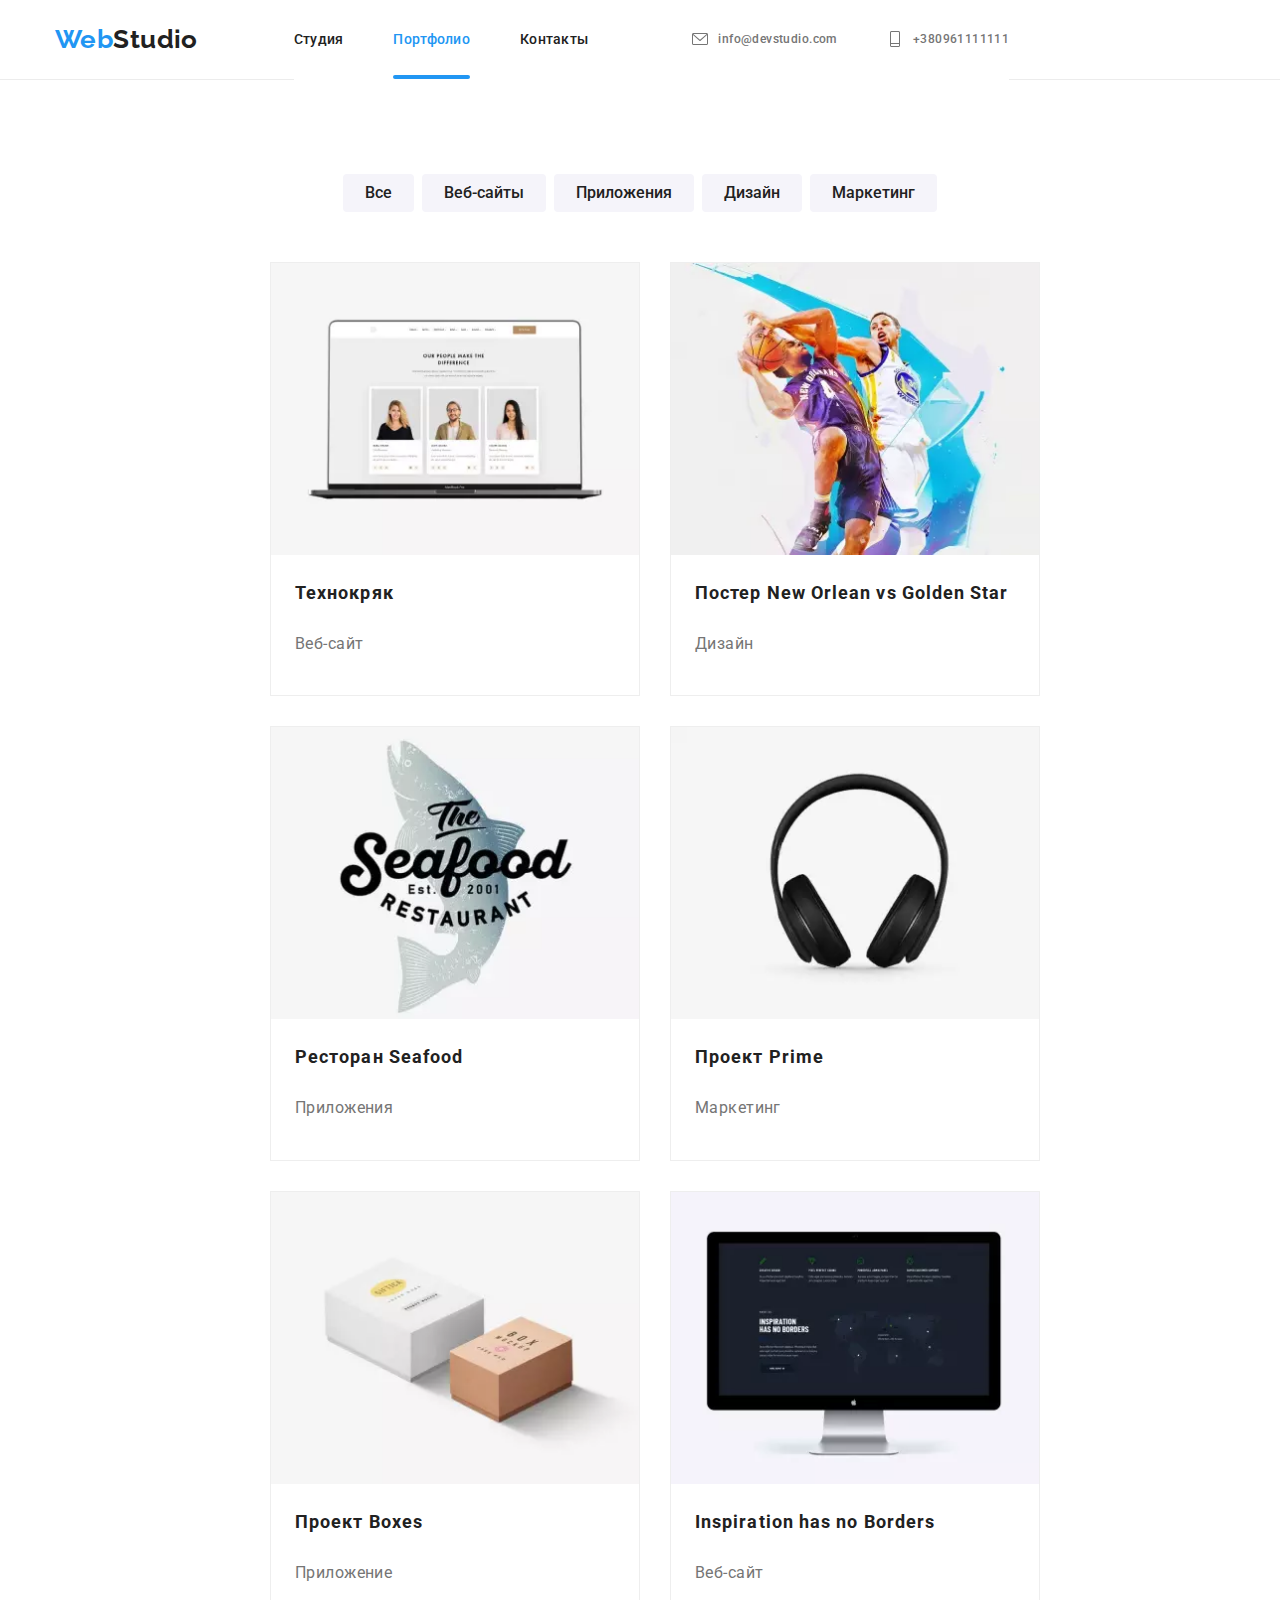
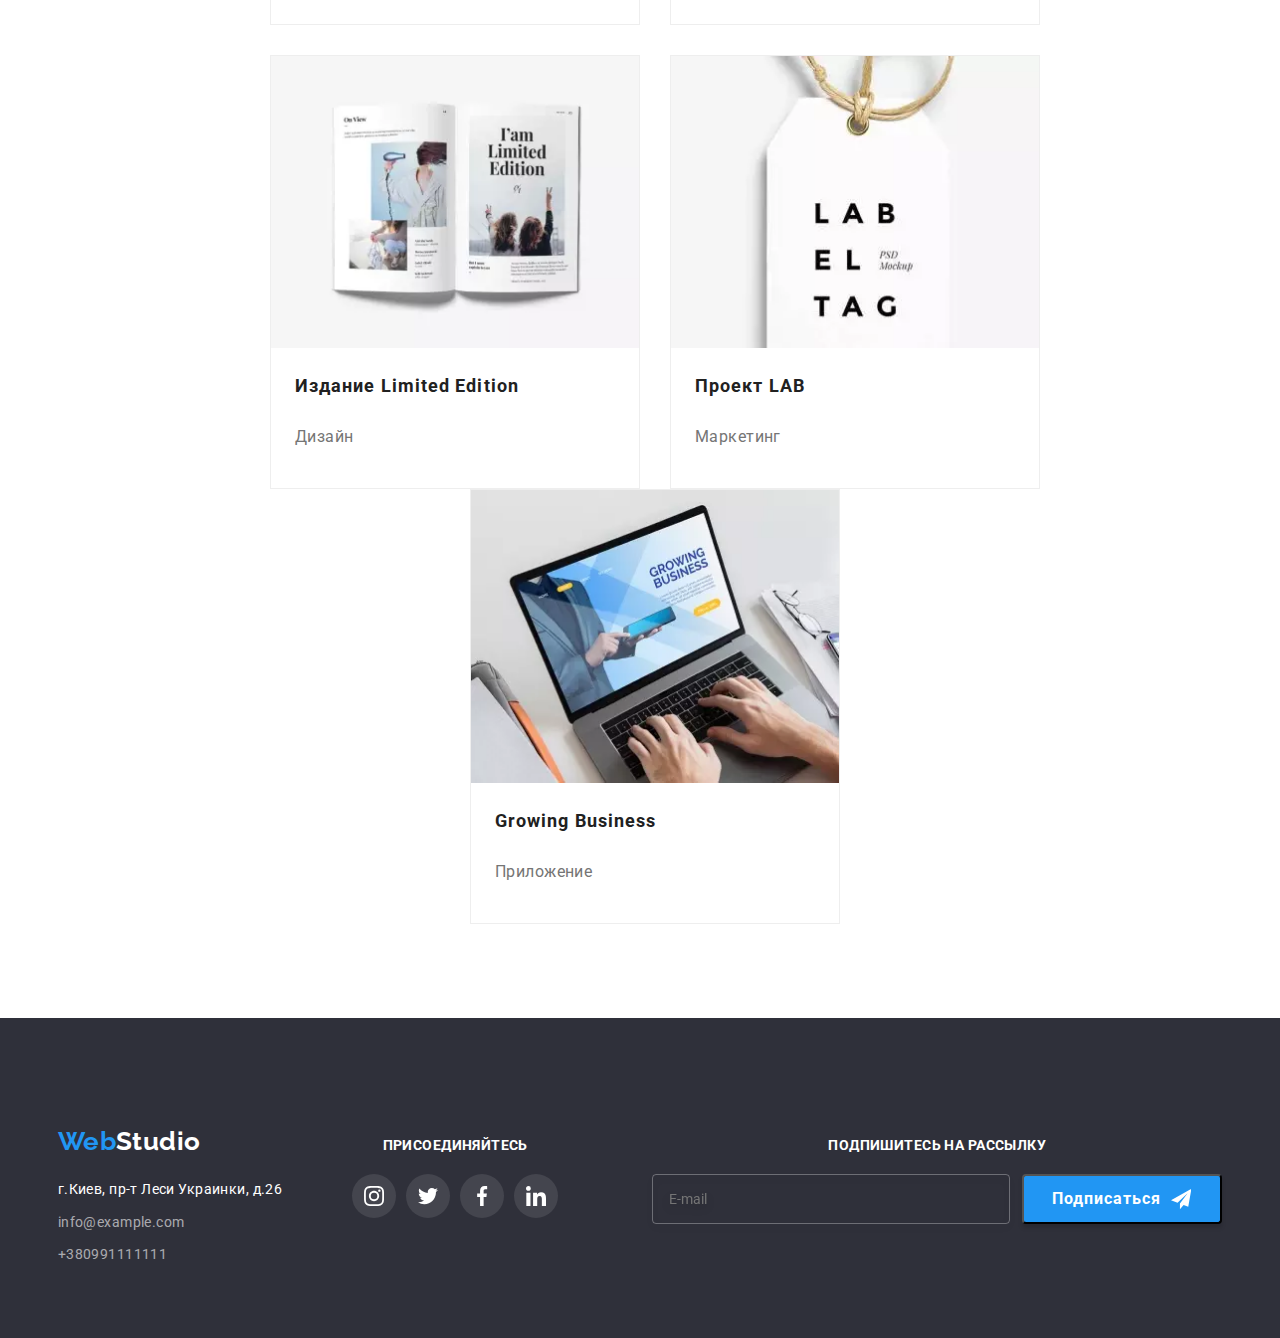
==== commit 863736fe: "портфолио футер" ====
--- a/portfolio.html
+++ b/portfolio.html
@@ -178,7 +178,7 @@
             </li>
 
             <li class="examples__card">
-              <a class="example link" href=""
+              <a class="example link" href="#"
                 ><div class="portfolio__image-thumb">
                   <picture>
                     <source
@@ -238,7 +238,7 @@
             </li>
 
             <li class="examples__card">
-              <a class="example link" href=""
+              <a class="example link" href="#"
                 ><div class="portfolio__image-thumb">
                   <picture>
                     <source
@@ -296,7 +296,7 @@
             </li>
 
             <li class="examples__card">
-              <a class="example link" href=""
+              <a class="example link" href="#"
                 ><div class="portfolio__image-thumb">
                   <picture>
                     <source
@@ -354,7 +354,7 @@
             </li>
 
             <li class="examples__card">
-              <a class="example link" href=""
+              <a class="example link" href="#"
                 ><div class="portfolio__image-thumb">
                   <picture>
                     <source
@@ -409,7 +409,7 @@
             </li>
 
             <li class="examples__card">
-              <a class="example link" href=""
+              <a class="example link" href="#"
                 ><div class="portfolio__image-thumb">
                   <picture>
                     <source
@@ -467,7 +467,7 @@
             </li>
 
             <li class="examples__card">
-              <a class="example link" href=""
+              <a class="example link" href="#"
                 ><div class="portfolio__image-thumb">
                   <picture>
                     <source
@@ -525,7 +525,7 @@
             </li>
 
             <li class="examples__card">
-              <a class="example link" href=""
+              <a class="example link" href="#"
                 ><div class="portfolio__image-thumb">
                   <picture>
                     <source
@@ -580,7 +580,7 @@
             </li>
 
             <li class="examples__card">
-              <a class="example link" href=""
+              <a class="example link" href="#"
                 ><div class="portfolio__image-thumb">
                   <picture>
                     <source
@@ -644,68 +644,70 @@
     <!--Футер-->
     <footer class="footer">
       <div class="container flexbox">
-        <div class="contacts-block">
-          <a class="link" href=""
-            ><span class="logotype"
-              ><span class="logo">Web</span>Studio</span
-            ></a
-          >
-
-          <address class="address">г.Киев, пр-т Леси Украинки, д.26</address>
-
-          <div class="connect">
-            <a href="mailto:info@example.com">info@example.com</a>
-            <a class="tel-number" href="tel:+380961111111">+380991111111</a>
+        <div class="wrapper-tablet">
+          <div class="contacts-block">
+            <a class="link" href=""
+              ><span class="logotype"
+                ><span class="logo">Web</span>Studio</span
+              ></a
+            >
+
+            <address class="address">г.Киев, пр-т Леси Украинки, д.26</address>
+
+            <div class="connect">
+              <a href="mailto:info@example.com">info@example.com</a>
+              <a class="tel-number" href="tel:+380961111111">+380991111111</a>
+            </div>
           </div>
-        </div>
-        <div class="footer-icons-block">
-          <b class="follow">Присоединяйтесь</b>
-          <ul class="socialicons list">
-            <li class="socialicons-item">
-              <a
-                class="socialicons-link footer-link"
-                href=""
-                aria-label="Instagram link"
-              >
-                <svg class="insta icon">
-                  <use
-                    href="./images/symbol-defs.svg#icon-instagram"
-                  ></use></svg
-              ></a>
-            </li>
-            <li class="socialicons-item">
-              <a
-                class="socialicons-link footer-link"
-                href=""
-                aria-label="Twitter link"
-                ><svg class="twitter icon">
-                  <use href="./images/symbol-defs.svg#icon-twitter"></use>
-                </svg>
-              </a>
-            </li>
-            <li class="socialicons-item">
-              <a
-                class="socialicons-link footer-link"
-                href=""
-                aria-label="Facebook link"
-              >
-                <svg class="facebook icon">
-                  <use href="./images/symbol-defs.svg#icon-facebook"></use>
-                </svg>
-              </a>
-            </li>
-            <li class="socialicons-item">
-              <a
-                class="socialicons-link footer-link"
-                href=""
-                aria-label="Linkedin link"
-              >
-                <svg class="linkedin icon">
-                  <use href="./images/symbol-defs.svg#icon-linkedin"></use>
-                </svg>
-              </a>
-            </li>
-          </ul>
+          <div class="footer-icons-block">
+            <b class="follow">Присоединяйтесь</b>
+            <ul class="socialicons list">
+              <li class="socialicons-item">
+                <a
+                  class="socialicons-link footer-link"
+                  href=""
+                  aria-label="Instagram link"
+                >
+                  <svg class="insta icon">
+                    <use
+                      href="./images/symbol-defs.svg#icon-instagram"
+                    ></use></svg
+                ></a>
+              </li>
+              <li class="socialicons-item">
+                <a
+                  class="socialicons-link footer-link"
+                  href=""
+                  aria-label="Twitter link"
+                  ><svg class="twitter icon">
+                    <use href="./images/symbol-defs.svg#icon-twitter"></use>
+                  </svg>
+                </a>
+              </li>
+              <li class="socialicons-item">
+                <a
+                  class="socialicons-link footer-link"
+                  href=""
+                  aria-label="Facebook link"
+                >
+                  <svg class="facebook icon">
+                    <use href="./images/symbol-defs.svg#icon-facebook"></use>
+                  </svg>
+                </a>
+              </li>
+              <li class="socialicons-item">
+                <a
+                  class="socialicons-link footer-link"
+                  href=""
+                  aria-label="Linkedin link"
+                >
+                  <svg class="linkedin icon">
+                    <use href="./images/symbol-defs.svg#icon-linkedin"></use>
+                  </svg>
+                </a>
+              </li>
+            </ul>
+          </div>
         </div>
 
         <div class="mailing block">
--- a/css/main.min.css
+++ b/css/main.min.css
@@ -1,2 +1,2 @@
-html{font-size:62.5%}body{color:#212121;background-color:#fff;font-family:Roboto, sans-serif;font-weight:400;font-size:1.4rem;line-height:1.7;letter-spacing:0.03em}body.modal-open{overflow:hidden}img{display:block;max-width:100%;height:auto}ul{list-style:none;padding:0;margin:0;justify-content:center;align-items:center}a{display:block;text-decoration:none}.link .logotype{color:#212121;padding-top:25px;padding-bottom:25px}@media screen and (min-width: 768px){.link.logo{display:flex;flex-wrap:nowrap;justify-content:space-between;width:100%;margin-right:96px;padding-top:26px;padding-bottom:26px}}.logotype{font-family:Raleway, sans-serif;font-weight:700;font-size:26px;line-height:1.19;color:#212121}.logo{color:#2196f3}.footer .logotype{color:#fff}.menu__button{display:inline-flex;justify-content:flex-end;margin:0;padding:0;border:none;background-color:transparent}@media screen and (min-width: 768px){.menu__button{display:none}}.menu__button .icon-close_nav{display:none}.menu__button.is-open .icon-close_nav{display:block}.menu__button.is-open .icon-menu_nav{display:none}.menu__button--icon{display:inline-block;fill:currentColor}.page-header__menu{background-color:#fff;border-top:1px solid #ececec;box-shadow:0px 1px 3px rgba(0,0,0,0.16),0px 2px 4px rgba(0,0,0,0.08),0px 4px 8px rgba(0,0,0,0.04);padding:60px 15px;margin-left:auto;margin-right:auto;text-align:center}@media screen and (max-width: 767px){.page-header__menu{display:none;position:absolute;top:100%;left:0;width:100%}}@media (min-width: 768px){.page-header__menu{display:flex;padding:0;flex-grow:1;height:80px;border:none;box-shadow:none}}.page-header__menu.is-open{display:inline-block;text-align:center;z-index:3}.page-header__nav{color:#212121;font-weight:500;line-height:1.14;letter-spacing:0.02em;font-size:18px}@media (min-width: 768px){.page-header__nav{font-size:14px;display:flex;align-items:center;justify-content:center}}.page-header__contacts{display:flex;align-items:center;justify-content:center}@media (min-width: 768px){.page-header__contacts{margin-left:auto}}.button{display:inline-block;border-radius:4px;min-width:200px;padding:10px 32px;text-decoration:none;background-color:#2196f3;color:#fff;font-weight:700;font-size:16px;line-height:1.88;letter-spacing:0.06em;box-shadow:0px 4px 4px rgba(0,0,0,0.15);cursor:pointer}.button:hover,.button:focus{color:#757575;transition:color 250ms cubic-bezier(0.075, 0.82, 0.165, 1)}.button.submit{display:flex;align-items:center;width:200px;height:50px;padding-left:28px;padding-right:29px;margin-left:12px;cursor:pointer}.modal__btn-close{position:absolute;display:inline-flex;align-items:center;justify-content:center;width:30px;height:30px;border-radius:50%;top:8px;right:8px;cursor:pointer;background-color:#fff;border:1px solid rgba(0,0,0,0.1)}.modal__btn-close:hover .close-icon{fill:#2196f3}.button.form__send{padding-left:56px;padding-right:55px;cursor:pointer}.portfolio__btn-list{list-style:none;padding:0;margin:0;display:flex;flex-wrap:wrap;justify-content:start;align-items:center;margin-bottom:50px}@media screen and (min-width: 768px){.portfolio__btn-list{justify-content:center}}.portfolio__btn{display:block;border-radius:4px;padding:6px 22px;font-family:inherit;text-decoration:none;text-align:center;justify-content:center;font-weight:500;font-size:16px;line-height:1.6;color:#212121;background-color:#f5f4fa;border:0;transition:background-color 250ms cubic-bezier(0.4, 0, 0.2, 1);cursor:pointer}.portfolio__btn:hover,.portfolio__btn:focus{color:#fff;background-color:#2196f3;outline:none;box-shadow:0px 3px 1px rgba(0,0,0,0.1),0px 1px 2px rgba(0,0,0,0.08),0px 2px 2px rgba(0,0,0,0.12);transition:background-color 250ms cubic-bezier(0.4, 0, 0.2, 1)}.socialicons.list{display:flex;justify-content:center;align-items:center}.icon{width:20px;height:20px}.socialicons-item:not(:last-child){margin-right:10px}.socialicons-link{display:flex;justify-content:center;align-items:center;width:44px;height:44px;border-radius:50%;fill:#afb1b8;transition:fill 250ms cubic-bezier(0.4, 0, 0.2, 1)}.socialicons-link:hover,.socialicons-link:focus{background-color:#2196f3;transition:background-color 250ms cubic-bezier(0.4, 0, 0.2, 1)}.socialicons-link:hover:hover .icon,.socialicons-link:hover:focus .icon,.socialicons-link:focus:hover .icon,.socialicons-link:focus:focus .icon{fill:#fff;transition:fill 250ms cubic-bezier(0.4, 0, 0.2, 1)}.contacts a{color:#757575;display:inline-flex;align-items:center;justify-content:center;font-style:normal;font-weight:500;font-size:18px;text-decoration:none;transition:250ms cubic-bezier(0.4, 0, 0.2, 1)}@media screen and (min-width: 768px){.contacts a{font-size:12px;display:flex;align-items:center;padding-top:5px;padding-bottom:5px}}.contacts-item:active{color:red}@media screen and (min-width: 767px){.contacts-item:not(:last-child){margin-left:20px}}@media screen and (min-width: 1199px){.contacts-item:not(:last-child){margin-right:50px}}@media screen and (min-width: 1199px){.contacts.link{display:flex;align-items:center}}@media screen and (min-width: 768px){.contacts.list{margin-left:84px;padding-top:21px;padding-bottom:21px}}@media screen and (min-width: 1199px){.contacts{display:flex}}@media screen and (min-width: 1200px){.contact.list{flex-wrap:nowrap;margin-left:305px;padding-top:32px;padding-bottom:32px}}.address{color:#fff;font-size:14px;line-height:1.7;font-style:normal;margin-top:20px;margin-bottom:9px}@media (min-width: 1200px){.contacts-block{width:120px}}.connect a{display:block;color:rgba(255,255,255,0.6);font-style:normal;text-decoration:none}.tel-number{margin-top:9px}.contacts>.svg{display:block;width:16px;height:16px;fill:currentColor;margin-right:10px}.backdrop.is-hidden{visibility:hidden;opacity:0;pointer-events:none;transition:300ms linear 70ms}.backdrop{position:fixed;top:0;left:0;width:100%;height:100%;padding-left:15px;padding-right:15px;background-color:rgba(0,0,0,0.2);overflow-y:scroll;visibility:visible;opacity:1;transition:500ms cubic-bezier(0.4, 0, 0.2, 1)}.backdrop.is-hidden .modal{transform:translate(-50%, -50%) scale(0.9)}.modal{position:absolute;top:50%;left:50%;transform:translate(-50%, -50%) scale(1);width:450px;height:609px;padding:40px;line-height:1.14;letter-spacing:0.01em;padding:40px;text-align:center;color:#757575;background-color:#fff;box-shadow:0px 1px 3px rgba(0,0,0,0.12),0px 1px 1px rgba(0,0,0,0.14),0px 2px 1px rgba(0,0,0,0.2);border-radius:4px;opacity:1;transition:opacity 250ms cubic-bezier(0.4, 0, 0.2, 1),transform 250ms cubic-bezier(0.4, 0, 0.2, 1)}@media (min-width: 480px){.modal{width:calc(100% - 2 * 15px)}}.modal__title{margin:0;margin-bottom:12px;font-weight:700;font-size:20px;line-height:1, 15;text-align:center;color:#212121}.close-icon{display:flex;width:11px;height:11px;fill:#000000;transition:fill 250ms cubic-bezier(0.4, 0, 0.2, 1)}.form{padding:0;margin:0;width:448px;height:40px}.form__field{display:block;position:relative;margin-bottom:28px;width:80%}.form__label{position:absolute;top:0;left:0;transform:translateY(-100%);background-color:#fff;font-size:12px;line-height:1.17;letter-spacing:0.01em;transition:transform 250ms linear}.form__input{margin:0;margin-top:4px;padding:12px;padding-left:42px;width:100%;height:40px;color:#212121;border:1px solid rgba(33,33,33,0.2);border-radius:4px;transition:border-color 250ms cubic-bezier(0.4, 0, 0.2, 1)}.form__input:focus{border-color:#2196f3;outline:none;cursor:pointer}.form__input-icon{position:absolute;top:50%;left:12px;width:18px;height:18px;transform:translateY(-40%);fill:#212121;transition:fill 250ms cubic-bezier(0.4, 0, 0.2, 1)}.form__input:focus ~ .form__input-icon,.form__input:not(:placeholder-shown) ~ .form__input-icon{fill:#2196f3}.form__input.comment{height:120px;padding-top:12px;padding-left:16px;white-space:nowrap;resize:none}.modal__policy-link{display:block;margin-left:5px;text-decoration:underline;text-align:right;color:#2196f3}.checkbox__label{display:flex;align-items:center;cursor:pointer;margin-bottom:30px;font-size:12px}.checkbox{position:absolute;width:1px;height:1px;margin:-1px;border:0;padding:0;clip:rect(0 0 0 0);overflow:hidden}.checkbox__icon-check{display:inline-block;width:16px;height:15px;margin-right:7px;border:2px solid #212121;border-radius:2px;transition:transform 250ms cubic-bezier(0.4, 0, 0.2, 1)}.checkbox:checked+.checkbox__icon-check{background-color:#2196f3;background-image:url(../images/icon-check.svg);background-size:contain;background-clip:border-box;background-position:center;border-color:#2196f3;background-repeat:no-repeat}.section-titles{font-weight:700;font-size:36px;line-height:1.16;text-align:center;margin-top:0;margin-bottom:50px}.container{width:100%;padding-left:15px;padding-right:15px;margin-left:auto;margin-right:auto}@media (min-width: 480px){.container{width:480px}}@media (min-width: 768px){.container{width:768px}}@media (min-width: 1200px){.container{width:1200px}}.container.main-container{position:relative;height:60px;width:100%;padding:0 15px;display:flex;align-items:center;justify-content:space-between}@media (min-width: 480px){.container.main-container{width:480px}}@media (min-width: 768px){.container.main-container{width:768px;padding-top:10px;padding-bottom:10px}}@media (min-width: 1200px){.container.main-container{width:1200px}}.no-padding{padding-top:0;padding-bottom:0}.section{padding-top:60px;padding-bottom:60px}.section.quolity{padding-top:94px}.quolity-caption{display:none}@media screen and (min-width: 768px){.quolity-list{display:flex;margin:-15px;flex-wrap:wrap}}@media screen and (min-width: 1200px){.quolity-list{margin:0;flex-wrap:nowrap}}.quolity-item{display:block;text-align:center}@media screen and (min-width: 768px){.quolity-item{margin:15px;width:354px}}@media screen and (min-width: 1200px){.quolity-item:nth-child(4n){margin-right:0}}@media screen and (min-width: 1200px){.quolity-item{width:calc((100% -30px * 3) / 4)}}@media screen and (max-width: 767px){.quolity-item:not(:last-child){margin-bottom:30px}}@media screen and (min-width: 768px) and (max-width: 1199px){.quolity-item:nth-child(2n){margin-right:0px}}.quolity-item::before{display:block;content:"";height:120px;outline:1px transparent;background-repeat:no-repeat;background-color:#f5f4fa;background-position:center}.icon-microscope::before{background-image:url(../images/antenna.svg)}.icon-intime::before{background-image:url(../images/clock.svg)}.icon-planing::before{background-image:url(../images/planer.svg)}.icon-techno::before{background-image:url(../images/astronaut.svg)}.quolity-title{font-weight:700;font-size:14px;text-transform:uppercase;line-height:1.14}.quolity-text{color:#757575;font-size:14px;line-height:1.7;margin-top:0;margin-bottom:0;display:inline-block;width:100%;text-align:justify}.section.staff{background-color:#f5f4fa;padding-top:94px;padding-bottom:94px}@media screen and (min-width: 768px){.staff.list{display:flex;flex-wrap:wrap}}@media screen and (min-width: 1200px){.staff.list{flex-wrap:nowrap}}.staff-title{font-weight:500;font-size:16px;line-height:1.18;margin-top:30px;margin-bottom:10px;text-align:center}.staff-item{width:100%;box-shadow:0px 1px 3px rgba(0,0,0,0.12),0px 1px 1px rgba(0,0,0,0.14),0px 2px 1px rgba(0,0,0,0.2);border-radius:0px 0px 4px 4px}@media screen and (max-width: 1199px) and (min-width: 768px){.staff-item{width:calc((100% - 2 * 30px) / 2);margin-right:30px;margin-bottom:30px}}@media screen and (min-width: 1199px){.staff-item{width:calc((100% - 30px * 3) / 4)}}.staff-item:not(:last-child){margin-right:30px}.staff-text{color:#757575;font-size:16px;line-height:1.18;margin-top:0;text-align:center}.staff-card{padding-top:16px;padding-right:32px;padding-left:32px;padding-bottom:30px}@media screen and (max-width: 1199px){.section.service{display:none}}.service{display:flex;flex-wrap:wrap}.section.service{padding-top:94px;padding-bottom:94px}.service-item{position:relative;width:calc((100% - 30px * 2) / 3)}.service-item:not(:last-child){margin-right:30px}.service-item::before{display:inline-block;position:absolute;content:"";top:77%;width:100%;height:23%;background-color:rgba(47,48,58,0.8)}.service-text{font-weight:700;line-height:1.14;text-transform:uppercase;color:#fff;margin:0;position:absolute;bottom:9%;right:0%;transform:translateX(-45%)}.clients.section{padding-top:94px;padding-bottom:94px}.clients.list{display:flex;flex-wrap:wrap;margin:-15px}@media screen and (min-width: 1200px){.clients.list{flex-wrap:nowrap}}.clients_link{display:flex;justify-content:center;align-items:center;padding:0;margin:0;width:100%;height:100%;color:#afb1b8;border:1px solid #afb1b8;border-radius:4px}.clients_link:hover,.clients_link:focus{color:#2196f3;border:1px solid #2196f3;transition:color 250ms cubic-bezier(0.4, 0, 0.2, 1)}.clients_link:hover:hover .label,.clients_link:hover:focus .label,.clients_link:focus:hover .label,.clients_link:focus:focus .label{fill:#2196f3;transition:fill 250ms cubic-bezier(0.4, 0, 0.2, 1)}.client.label{fill:currentColor}.client:nth-child(1){width:45px;height:50px}.client:nth-child(2){width:40px;height:52px}.client:nth-child(3){width:41px;height:43px}.client:nth-child(4){width:80px;height:42px}.client:nth-child(5){width:59px;height:47px}.client:nth-child(6){width:89px;height:46px}.clients-item{margin:15px;width:calc((100% - 2 * 30px) / 2);height:90px}@media screen and (min-width: 768px){.clients-item{width:calc((100% - 3 * 30px) / 3)}}@media screen and (min-width: 1200px){.clients-item{width:calc((100% - 6 * 30px) / 6)}}@media screen and (min-width: 1200px){.clients-item:not(:last-child){margin-right:30px}}.page__header .flexbox{justify-content:flex-end;align-items:center}.page__header{position:relative;background-color:#fff}@media screen and (min-width: 767px){.page__header{border-bottom:1px solid #ececec;height:80px;width:100%;display:flex;align-items:center}}@media screen and (min-width: 767px){.nav-item:not(:last-child){margin-right:50px}}@media screen and (max-width: 767px){.nav-item:not(:last-child){margin-bottom:40px}}@media screen and (max-width: 767px){.site-nav{margin-bottom:40px}}@media screen and (min-width: 768px){.site-nav{display:flex}}.site-nav .link{display:inline-block;color:#212121;font-size:18px;transition:color 250ms cubic-bezier(0.4, 0, 0.2, 1)}@media screen and (min-width: 768px){.site-nav .link{padding-top:32px;padding-bottom:32px;font-size:14px;text-align:center}}.site-nav .link.current{color:#2196f3;position:relative;text-align:center}.site-nav .link.current::after{position:absolute;left:0;bottom:0;display:inline-block;content:"";width:100%;height:4px;background-color:#2196f3;border-radius:2px}.site-nav .site-nav .link .contacts a{font-weight:500;font-size:14px;line-height:1.14;letter-spacing:0.02em}.site-nav .site-nav .link:hover,.site-nav .site-nav .link:focus{color:#2196f3;transition:color 250ms cubic-bezier(0.4, 0, 0.2, 1)}.site-nav .site-nav .link:active{color:red}.site-nav .link:hover,.site-nav .link:focus{color:#2196f3;transition:color 250ms cubic-bezier(0.4, 0, 0.2, 1)}.site-nav .page-header .navigation{position:relative;align-items:center;justify-content:space-between;min-height:80px}.navigation{display:flex;align-items:center;justify-content:space-between}@media screen and (max-width: 767px){.navigation{width:100%}}@media screen and (min-width: 1199px){.navigation{margin-right:auto}}.hero-container{display:flex;flex-direction:column;justify-content:center;align-items:center;background-position:50% 50%;background-color:#2f303a;max-width:100%;min-height:400px;margin-left:auto;margin-right:auto;outline:1px solid transparent;background-image:linear-gradient(rgba(47,48,58,0.4), rgba(47,48,58,0.4)),url(../images/mobile/Header_img.webp),url(../images/mobile/Header_img.jpg);background-repeat:no-repeat;background-position:center;background-size:cover}@media screen and (min-device-pixel-ratio: 2), screen and (min-resolution: 192dpi), screen and (min-resolution: 2dppx){.hero-container{background-image:linear-gradient(rgba(47,48,58,0.4), rgba(47,48,58,0.4)),url(../images/mobile/Header_img@2x.jpg),url(../images/mobile/Header_img@2x.jpg)}}@media screen and (min-width: 768px) and (min-device-pixel-ratio: 2), screen and (min-width: 768px) and (min-resolution: 192dpi), screen and (min-width: 768px) and (min-resolution: 2dppx){.hero-container{background-image:linear-gradient(rgba(47,48,58,0.4), rgba(47,48,58,0.4)),url(../images/tablet/Header_img@2x.webp),url(../images/tablet/Header_img@2x.jpg)}}@media screen and (min-width: 768px) and (min-width: 1200px) and (min-device-pixel-ratio: 2), screen and (min-width: 768px) and (min-width: 1200px) and (min-resolution: 192dpi), screen and (min-width: 768px) and (min-width: 1200px) and (min-resolution: 2dppx){.hero-container{background-image:linear-gradient(rgba(47,48,58,0.4), rgba(47,48,58,0.4)),url(../images/desktop/bcg_2x.webp),url(../images/desktop/bcg@2x.jpg)}}@media screen and (min-width: 768px) and (max-width: 1199px){.hero-container .hero-container{max-width:768px;height:400px;background-image:linear-gradient(rgba(47,48,58,0.4), rgba(47,48,58,0.4)),url(../images/tablet/Header_img.webp),url(../images/tablet/Header_img.jpg);background-size:768px, 400px;background-position:center;background-repeat:no-repeat}}@media (min-width: 768px) and (min-width: 1200px){.hero-container{max-width:1600px;height:600px;background-image:linear-gradient(rgba(47,48,58,0.4), rgba(47,48,58,0.4)),url(../images/desktop/bcg.webp),url(../images/desktop/bcg.jpg);background-size:1600px, 600px;background-position:center;background-repeat:no-repeat}}.hero-container .hero-title{margin-top:0;margin-bottom:30px;margin-left:auto;margin-right:auto;text-align:center;color:#fff;font-weight:900;font-size:26px;line-height:1.36;letter-spacing:0.06em;text-transform:uppercase;max-width:696px}@media (min-width: 1200px){.hero-container{font-size:44px}}.footer{background-color:#2f303a;padding-top:60px;padding-bottom:60px}@media screen and (max-width: 767px){.contacts-block .footer-icons-block{margin-bottom:60px}}@media (min-width: 768px){.wrapper-tablet{display:flex;flex-direction:row;align-items:baseline}}.footer-link{background-color:rgba(255,255,255,0.1)}.footer-link>.icon{fill:#fff}@media (min-width: 768px){.mailing.block{margin-top:60px}}@media (min-width: 1200px){.mailing.block{margin-left:94px}}.container.flexbox{display:flex;flex-direction:column;align-items:center;text-align:center}@media (min-width: 1200px){.container.flexbox{display:flex;align-items:baseline;flex-direction:row;justify-content:center}}@media screen and (min-width: 320px){.footer-icons-block{margin-bottom:60px;margin-top:60px}}@media (min-width: 768px){.footer-icons-block{margin-left:70px}}.follow{display:block;font-weight:400;line-height:1.14;text-transform:uppercase;color:#fff;margin-top:0;margin-bottom:20px;text-align:center}@media (min-width: 1200px){.follow{font-weight:700}}.form-field.footer-form-field{margin-bottom:0}.mailing-form{position:relative;display:flex;justify-content:center;flex-direction:column;align-items:center}@media (min-width: 1200px){.mailing-form{align-items:flex-start;flex-direction:initial}}@media (min-width: 1200px){.contacts-block{display:flex;flex-direction:column;align-items:center;text-align:center}}.mail-input{width:92vw;height:50px;padding-left:16px;margin-bottom:20px;color:#fff;border:1px solid rgba(255,255,255,0.3);box-sizing:border-box;filter:drop-shadow(0px 4px 4px rgba(0,0,0,0.15));border-radius:4px;background-color:var(--footer-bg-color)}@media (min-width: 768px){.mail-input{width:450px}}@media (min-width: 1200px){.mail-input{width:358px}}.icon-telegram{fill:#fff;width:24px;height:24px;margin-left:10px}.section.portfolio{padding-top:94px;padding-bottom:94px}.hero-title-portfolio{display:none}.work-item{display:flex;text-decoration:none}.work-item:not(:last-child){margin-right:8px}@media screen and (min-width: 768px){.examples.list{display:flex;flex-wrap:wrap;list-style:none;padding:0;margin:0}}.portfolio__image-thumb{position:relative;overflow:hidden}.product-overlay{display:inline-block;position:absolute;top:0;left:0;width:100%;height:100%;background-color:rgba(33,150,243,0.9);padding:63px 24px;opacity:0;visibility:hidden;transform:translateY(100%);transition:transform var(--transition),opacity var(--transition)}.example-description{display:block;position:absolute;font-size:18px;line-height:1.5;height:100%;width:100%;color:#fff;margin:0;top:75%;left:54%;transform:translate(-50%, -50%)}.portfolio__title{font-style:normal;text-decoration:none;color:#212121;font-weight:700;font-size:18px;line-height:2;letter-spacing:0.06em;margin-top:0}.card-container{padding:20px 24px}.examples__card{display:inline-block;position:relative;border:1px solid #eeeeee;transition:box-shadow var(--transition)}@media screen and (max-width: 1199px) and (min-width: 768px){.examples__card{width:calc((100% - 2 * 30px) / 2)}}@media (min-width: 768px){.examples__card:not(:last-child){margin-bottom:30px}}@media (min-width: 768px){.examples__card.examples__card:nth-child(2n){margin-left:30px}}@media screen and (min-width: 768px) and (min-width: 1200px){.examples__card{width:calc((100% - 30px * 2) / 3)}}@media (min-width: 768px){.examples__card:nth-last-child(-n+3){margin-bottom:0}.examples__card:nth-child(3n){margin-right:0}.examples__card:hover .portfolio__image-thumb::before{transform:translateY(0);transition:transform 250ms cubic-bezier(0.4, 0, 0.2, 1)}.examples__card:hover,.examples__card:focus{box-shadow:0px 1px 1px rgba(0,0,0,0.12),0px 4px 4px rgba(0,0,0,0.06),1px 4px 6px rgba(0,0,0,0.16)}.portfolio-text{color:#757575;font-size:16px;line-height:1.88}.example.link:hover .product-overlay,.example.link:focus .product-overlay{transform:translateY(0);opacity:1;visibility:visible;transition:transform 250ms cubic-bezier(0.4, 0, 0.2, 1),opacity 250ms cubic-bezier(0.4, 0, 0.2, 1)}}
+html{font-size:62.5%}body{color:#212121;background-color:#fff;font-family:Roboto, sans-serif;font-weight:400;font-size:1.4rem;line-height:1.7;letter-spacing:0.03em}body.modal-open{overflow:hidden}img{display:block;max-width:100%;height:auto}ul{list-style:none;padding:0;margin:0;justify-content:center;align-items:center}a{display:block;text-decoration:none}.link .logotype{color:#212121;padding-top:25px;padding-bottom:25px}@media screen and (min-width: 768px){.link.logo{display:flex;flex-wrap:nowrap;justify-content:space-between;width:100%;margin-right:96px;padding-top:26px;padding-bottom:26px}}.logotype{font-family:Raleway, sans-serif;font-weight:700;font-size:26px;line-height:1.19;color:#212121}.logo{color:#2196f3}.footer .logotype{color:#fff}.menu__button{display:inline-flex;justify-content:flex-end;margin:0;padding:0;border:none;background-color:transparent}@media screen and (min-width: 768px){.menu__button{display:none}}.menu__button .icon-close_nav{display:none}.menu__button.is-open .icon-close_nav{display:block}.menu__button.is-open .icon-menu_nav{display:none}.menu__button--icon{display:inline-block;fill:currentColor}.page-header__menu{background-color:#fff;border-top:1px solid #ececec;box-shadow:0px 1px 3px rgba(0,0,0,0.16),0px 2px 4px rgba(0,0,0,0.08),0px 4px 8px rgba(0,0,0,0.04);padding:60px 15px;margin-left:auto;margin-right:auto;text-align:center}@media screen and (max-width: 767px){.page-header__menu{display:none;position:absolute;top:100%;left:0;width:100%}}@media (min-width: 768px){.page-header__menu{display:flex;padding:0;flex-grow:1;height:80px;border:none;box-shadow:none}}.page-header__menu.is-open{display:inline-block;text-align:center;z-index:3}.page-header__nav{color:#212121;font-weight:500;line-height:1.14;letter-spacing:0.02em;font-size:18px}@media (min-width: 768px){.page-header__nav{font-size:14px;display:flex;align-items:center;justify-content:center}}.page-header__contacts{display:flex;align-items:center;justify-content:center}.button{display:inline-block;border-radius:4px;min-width:200px;padding:10px 32px;text-decoration:none;background-color:#2196f3;color:#fff;font-weight:700;font-size:16px;line-height:1.88;letter-spacing:0.06em;box-shadow:0px 4px 4px rgba(0,0,0,0.15);cursor:pointer}.button:hover,.button:focus{color:#757575;transition:color 250ms cubic-bezier(0.075, 0.82, 0.165, 1)}.button.submit{display:flex;align-items:center;width:200px;height:50px;padding-left:28px;padding-right:29px;margin-left:12px;cursor:pointer}.modal__btn-close{position:absolute;display:inline-flex;align-items:center;justify-content:center;width:30px;height:30px;border-radius:50%;top:8px;right:8px;cursor:pointer;background-color:#fff;border:1px solid rgba(0,0,0,0.1)}.modal__btn-close:hover .close-icon{fill:#2196f3}.button.form__send{padding-left:56px;padding-right:55px;cursor:pointer;margin-top:20px}.portfolio__btn-list{list-style:none;padding:0;margin:0;display:flex;flex-wrap:wrap;justify-content:start;align-items:center;margin-bottom:50px}@media screen and (min-width: 768px){.portfolio__btn-list{justify-content:center}}.portfolio__btn{display:block;border-radius:4px;padding:6px 22px;font-family:inherit;text-decoration:none;text-align:center;justify-content:center;font-weight:500;font-size:16px;line-height:1.6;color:#212121;background-color:#f5f4fa;border:0;transition:background-color 250ms cubic-bezier(0.4, 0, 0.2, 1);cursor:pointer}.portfolio__btn:hover,.portfolio__btn:focus{color:#fff;background-color:#2196f3;outline:none;box-shadow:0px 3px 1px rgba(0,0,0,0.1),0px 1px 2px rgba(0,0,0,0.08),0px 2px 2px rgba(0,0,0,0.12);transition:background-color 250ms cubic-bezier(0.4, 0, 0.2, 1)}.socialicons.list{display:flex;justify-content:center;align-items:center}.icon{width:20px;height:20px}.socialicons-item:not(:last-child){margin-right:10px}.socialicons-link{display:flex;justify-content:center;align-items:center;width:44px;height:44px;border-radius:50%;fill:#afb1b8;transition:fill 250ms cubic-bezier(0.4, 0, 0.2, 1)}.socialicons-link:hover,.socialicons-link:focus{background-color:#2196f3;transition:background-color 250ms cubic-bezier(0.4, 0, 0.2, 1)}.socialicons-link:hover:hover .icon,.socialicons-link:hover:focus .icon,.socialicons-link:focus:hover .icon,.socialicons-link:focus:focus .icon{fill:#fff;transition:fill 250ms cubic-bezier(0.4, 0, 0.2, 1)}.contacts a{color:#757575;display:inline-flex;align-items:center;justify-content:center;font-style:normal;font-weight:500;font-size:18px;text-decoration:none;transition:250ms cubic-bezier(0.4, 0, 0.2, 1)}@media screen and (min-width: 768px){.contacts a{font-size:12px;display:flex;align-items:center;padding-top:5px;padding-bottom:5px}}.contacts-item:active{color:red}@media screen and (min-width: 767px){.contacts-item:not(:last-child){margin-left:20px}}@media screen and (min-width: 1199px){.contacts-item:not(:last-child){margin-right:50px}}@media screen and (min-width: 768px){.contacts.list{margin-left:84px}}@media screen and (min-width: 1199px){.contacts{display:flex}}@media screen and (min-width: 1200px){.contact.list{flex-wrap:nowrap;margin-left:305px;padding-top:32px;padding-bottom:32px}}.address{color:#fff;font-size:14px;line-height:1.7;font-style:normal;margin-top:20px;margin-bottom:9px}.connect a{display:block;color:rgba(255,255,255,0.6);font-style:normal;text-decoration:none}.tel-number{margin-top:9px}.contacts>.svg{display:block;width:16px;height:16px;fill:currentColor;margin-right:10px}.backdrop.is-hidden{visibility:hidden;opacity:0;pointer-events:none;transition:300ms linear 70ms}.backdrop{position:fixed;top:0;left:0;width:100%;height:100%;padding-left:15px;padding-right:15px;background-color:rgba(0,0,0,0.2);overflow-y:scroll;visibility:visible;opacity:1;transition:500ms cubic-bezier(0.4, 0, 0.2, 1)}.backdrop.is-hidden .modal{transform:translate(-50%, -50%) scale(0.9)}.modal{position:absolute;top:50%;left:50%;transform:translate(-50%, -50%) scale(1);width:100%;max-width:450px;height:609px;padding:25px;line-height:1.14;letter-spacing:0.01em;text-align:center;color:#757575;background-color:#fff;box-shadow:0px 1px 3px rgba(0,0,0,0.12),0px 1px 1px rgba(0,0,0,0.14),0px 2px 1px rgba(0,0,0,0.2);border-radius:4px;opacity:1;transition:opacity 250ms cubic-bezier(0.4, 0, 0.2, 1),transform 250ms cubic-bezier(0.4, 0, 0.2, 1)}@media (max-width: 479px){.modal{width:calc(100% - 2 * 15px)}}.modal__title{margin:0;margin-bottom:20px;font-weight:700;font-size:20px;line-height:1, 15;text-align:center;color:#212121}.close-icon{display:flex;width:11px;height:11px;fill:#000000;transition:fill 250ms cubic-bezier(0.4, 0, 0.2, 1)}.form{padding:0;margin:0;height:40px}.form__field{display:block;position:relative;margin-bottom:28px}.form__label{position:absolute;top:0;left:0;transform:translateY(-100%);background-color:#fff;font-size:12px;line-height:1.17;letter-spacing:0.01em;transition:transform 250ms linear}.form__input{margin:0;margin-top:4px;padding:12px;padding-left:42px;width:100%;height:40px;color:#212121;border:1px solid rgba(33,33,33,0.2);border-radius:4px;transition:border-color 250ms cubic-bezier(0.4, 0, 0.2, 1)}.form__input:focus{border-color:#2196f3;outline:none;cursor:pointer}.form__input-icon{position:absolute;top:50%;left:12px;width:18px;height:18px;transform:translateY(-40%);fill:#212121;transition:fill 250ms cubic-bezier(0.4, 0, 0.2, 1)}.form__input:focus ~ .form__input-icon,.form__input:not(:placeholder-shown) ~ .form__input-icon{fill:#2196f3}.form__input.comment{height:120px;padding-top:12px;padding-left:16px;white-space:nowrap;resize:none}.modal__policy-link{display:block;margin-left:5px;text-decoration:underline;color:#2196f3}.checkbox__label{cursor:pointer;margin-bottom:30px;font-size:12px}@media (min-width: 768px){.checkbox__label{display:flex;align-items:center}}.checkbox{position:absolute;width:1px;height:1px;margin:-1px;border:0;padding:0;clip:rect(0 0 0 0);overflow:hidden}.checkbox__icon-check{display:inline-block;width:16px;height:15px;margin-right:7px;border:2px solid #212121;border-radius:2px;transition:transform 250ms cubic-bezier(0.4, 0, 0.2, 1)}.checkbox:checked+.checkbox__icon-check{background-color:#2196f3;background-image:url(../images/icon-check.svg);background-size:contain;background-clip:border-box;background-position:center;border-color:#2196f3;background-repeat:no-repeat}.checkbox-text{font-size:12px}@media (min-width: 1200px){.checkbox-text{font-size:14px}}.section-titles{font-weight:700;font-size:36px;line-height:1.16;text-align:center;margin-top:0;margin-bottom:50px}.container{width:100%;padding-left:15px;padding-right:15px;margin-left:auto;margin-right:auto}@media (min-width: 480px){.container{width:480px}}@media (min-width: 768px){.container{width:768px}}@media (min-width: 1200px){.container{width:1200px}}.container.main-container{position:relative;height:60px;width:100%;padding:0 15px;display:flex;align-items:center;justify-content:space-between}@media (min-width: 480px){.container.main-container{width:480px}}@media (min-width: 768px){.container.main-container{width:768px;padding-top:10px;padding-bottom:10px}}@media (min-width: 1200px){.container.main-container{width:1200px}}.no-padding{padding-top:0;padding-bottom:0}.section{padding-top:60px;padding-bottom:60px}.section.quolity{padding-top:94px}.quolity-caption{display:none}@media screen and (min-width: 768px){.quolity-list{display:flex;margin:-15px;flex-wrap:wrap}}@media screen and (min-width: 1200px){.quolity-list{margin:0;flex-wrap:nowrap}}.quolity-item{display:block;text-align:center}@media screen and (min-width: 768px){.quolity-item{margin:15px;width:354px}}@media screen and (min-width: 1200px){.quolity-item:nth-child(4n){margin-right:0}}@media screen and (min-width: 1200px){.quolity-item{width:calc((100% -30px * 3) / 4)}}@media screen and (max-width: 767px){.quolity-item:not(:last-child){margin-bottom:30px}}@media screen and (min-width: 768px) and (max-width: 1199px){.quolity-item:nth-child(2n){margin-right:0px}}.quolity-item::before{display:block;content:"";height:120px;outline:1px transparent;background-repeat:no-repeat;background-color:#f5f4fa;background-position:center}.icon-microscope::before{background-image:url(../images/antenna.svg)}.icon-intime::before{background-image:url(../images/clock.svg)}.icon-planing::before{background-image:url(../images/planer.svg)}.icon-techno::before{background-image:url(../images/astronaut.svg)}.quolity-title{font-weight:700;font-size:14px;text-transform:uppercase;line-height:1.14}.quolity-text{color:#757575;font-size:14px;line-height:1.7;margin-top:0;margin-bottom:0;display:inline-block;width:100%;text-align:justify}.section.staff{background-color:#f5f4fa;padding-top:94px;padding-bottom:94px}@media screen and (min-width: 768px){.staff.list{display:flex;flex-wrap:wrap}}@media screen and (min-width: 1200px){.staff.list{flex-wrap:nowrap}}.staff-title{font-weight:500;font-size:16px;line-height:1.18;margin-top:30px;margin-bottom:10px;text-align:center}.staff-item{width:100%;box-shadow:0px 1px 3px rgba(0,0,0,0.12),0px 1px 1px rgba(0,0,0,0.14),0px 2px 1px rgba(0,0,0,0.2);border-radius:0px 0px 4px 4px}@media screen and (max-width: 1199px) and (min-width: 768px){.staff-item{width:calc((100% - 2 * 30px) / 2);margin-right:30px;margin-bottom:30px}}@media screen and (min-width: 1199px){.staff-item{width:calc((100% - 30px * 3) / 4)}}.staff-item:not(:last-child){margin-right:30px}.staff-text{color:#757575;font-size:16px;line-height:1.18;margin-top:0;text-align:center}.staff-card{padding-top:16px;padding-right:32px;padding-left:32px;padding-bottom:30px}@media screen and (max-width: 1199px){.section.service{display:none}}.service{display:flex;flex-wrap:wrap}.section.service{padding-top:94px;padding-bottom:94px}.service-item{position:relative;width:calc((100% - 30px * 2) / 3)}.service-item:not(:last-child){margin-right:30px}.service-item::before{display:inline-block;position:absolute;content:"";top:77%;width:100%;height:23%;background-color:rgba(47,48,58,0.8)}.service-text{font-weight:700;line-height:1.14;text-transform:uppercase;color:#fff;margin:0;position:absolute;bottom:9%;right:0%;transform:translateX(-45%)}.clients.section{padding-top:94px;padding-bottom:94px}.clients.list{display:flex;flex-wrap:wrap;margin:-15px}@media screen and (min-width: 1200px){.clients.list{flex-wrap:nowrap}}.clients_link{display:flex;justify-content:center;align-items:center;padding:0;margin:0;width:100%;height:100%;color:#afb1b8;border:1px solid #afb1b8;border-radius:4px}.clients_link:hover,.clients_link:focus{color:#2196f3;border:1px solid #2196f3;transition:color 250ms cubic-bezier(0.4, 0, 0.2, 1)}.clients_link:hover:hover .label,.clients_link:hover:focus .label,.clients_link:focus:hover .label,.clients_link:focus:focus .label{fill:#2196f3;transition:fill 250ms cubic-bezier(0.4, 0, 0.2, 1)}.client.label{fill:currentColor}.client:nth-child(1){width:45px;height:50px}.client:nth-child(2){width:40px;height:52px}.client:nth-child(3){width:41px;height:43px}.client:nth-child(4){width:80px;height:42px}.client:nth-child(5){width:59px;height:47px}.client:nth-child(6){width:89px;height:46px}.clients-item{margin:15px;width:calc((100% - 2 * 30px) / 2);height:90px}@media screen and (min-width: 768px){.clients-item{width:calc((100% - 3 * 30px) / 3)}}@media screen and (min-width: 1200px){.clients-item{width:calc((100% - 6 * 30px) / 6)}}@media screen and (min-width: 1200px){.clients-item:not(:last-child){margin-right:30px}}.page__header .flexbox{justify-content:flex-end;align-items:center}.page__header{height:60px;position:relative;background-color:#fff}@media screen and (min-width: 767px){.page__header{border-bottom:1px solid #ececec;height:80px;width:100%;display:flex;align-items:center}}@media screen and (min-width: 767px){.nav-item:not(:last-child){margin-right:50px}}@media screen and (max-width: 767px){.nav-item:not(:last-child){margin-bottom:40px}}@media screen and (max-width: 767px){.site-nav{margin-bottom:40px}}@media screen and (min-width: 768px){.site-nav{display:flex}}.site-nav .link{display:inline-block;color:#212121;font-size:18px;transition:color 250ms cubic-bezier(0.4, 0, 0.2, 1)}@media screen and (min-width: 768px){.site-nav .link{padding-top:32px;padding-bottom:32px;font-size:14px;text-align:center}}.site-nav .link.current{color:#2196f3;position:relative;text-align:center}.site-nav .link.current::after{position:absolute;left:0;bottom:0;display:inline-block;content:"";width:100%;height:4px;background-color:#2196f3;border-radius:2px}.site-nav .site-nav .link .contacts a{font-weight:500;font-size:14px;line-height:1.14;letter-spacing:0.02em}.site-nav .site-nav .link:hover,.site-nav .site-nav .link:focus{color:#2196f3;transition:color 250ms cubic-bezier(0.4, 0, 0.2, 1)}.site-nav .site-nav .link:active{color:red}.site-nav .link:hover,.site-nav .link:focus{color:#2196f3;transition:color 250ms cubic-bezier(0.4, 0, 0.2, 1)}.site-nav .page-header .navigation{position:relative;align-items:center;justify-content:space-between;min-height:80px}.navigation{display:flex;align-items:center;justify-content:space-between}@media screen and (max-width: 767px){.navigation{width:100%}}.hero-container{display:flex;flex-direction:column;justify-content:center;align-items:center;background-position:50% 50%;background-color:#2f303a;max-width:100%;min-height:400px;margin-left:auto;margin-right:auto;outline:1px solid transparent;background-image:linear-gradient(rgba(47,48,58,0.4), rgba(47,48,58,0.4)),url(../images/mobile/Header_img.webp),url(../images/mobile/Header_img.jpg);background-repeat:no-repeat;background-position:center;background-size:cover}@media screen and (min-device-pixel-ratio: 2), screen and (min-resolution: 192dpi), screen and (min-resolution: 2dppx){.hero-container{background-image:linear-gradient(rgba(47,48,58,0.4), rgba(47,48,58,0.4)),url(../images/mobile/Header_img@2x.jpg),url(../images/mobile/Header_img@2x.jpg)}}@media screen and (min-width: 768px) and (min-device-pixel-ratio: 2), screen and (min-width: 768px) and (min-resolution: 192dpi), screen and (min-width: 768px) and (min-resolution: 2dppx){.hero-container{background-image:linear-gradient(rgba(47,48,58,0.4), rgba(47,48,58,0.4)),url(../images/tablet/Header_img@2x.webp),url(../images/tablet/Header_img@2x.jpg)}}@media screen and (min-width: 768px) and (min-width: 1200px) and (min-device-pixel-ratio: 2), screen and (min-width: 768px) and (min-width: 1200px) and (min-resolution: 192dpi), screen and (min-width: 768px) and (min-width: 1200px) and (min-resolution: 2dppx){.hero-container{background-image:linear-gradient(rgba(47,48,58,0.4), rgba(47,48,58,0.4)),url(../images/desktop/bcg_2x.webp),url(../images/desktop/bcg@2x.jpg)}}@media screen and (min-width: 768px) and (max-width: 1199px){.hero-container .hero-container{max-width:768px;height:400px;background-image:linear-gradient(rgba(47,48,58,0.4), rgba(47,48,58,0.4)),url(../images/tablet/Header_img.webp),url(../images/tablet/Header_img.jpg);background-size:768px, 400px;background-position:center;background-repeat:no-repeat}}@media (min-width: 768px) and (min-width: 1200px){.hero-container{max-width:1600px;height:600px;background-image:linear-gradient(rgba(47,48,58,0.4), rgba(47,48,58,0.4)),url(../images/desktop/bcg.webp),url(../images/desktop/bcg.jpg);background-size:1600px, 600px;background-position:center;background-repeat:no-repeat}}.hero-container .hero-title{margin-top:0;margin-bottom:30px;margin-left:auto;margin-right:auto;text-align:center;color:#fff;font-weight:900;font-size:26px;line-height:1.36;letter-spacing:0.06em;text-transform:uppercase;max-width:696px}@media (min-width: 1200px){.hero-container .hero-title{font-size:44px}}.footer{background-color:#2f303a;padding-top:60px;padding-bottom:60px}@media screen and (max-width: 767px){.contacts-block .footer-icons-block{margin-bottom:60px}}@media (min-width: 768px){.wrapper-tablet{display:flex;flex-direction:row;align-items:baseline}}.footer-link{background-color:rgba(255,255,255,0.1)}.footer-link>.icon{fill:#fff}@media (min-width: 768px){.mailing.block{margin-top:60px}}@media (min-width: 1200px){.mailing.block{margin-left:94px}}.container.flexbox{display:flex;flex-direction:column;align-items:center;text-align:center}@media (min-width: 1200px){.container.flexbox{display:flex;align-items:baseline;flex-direction:row;justify-content:center}}@media screen and (min-width: 320px){.footer-icons-block{margin-bottom:60px;margin-top:60px}}@media (min-width: 768px){.footer-icons-block{margin-left:70px}}.follow{display:block;font-weight:400;line-height:1.14;text-transform:uppercase;color:#fff;margin-top:0;margin-bottom:20px;text-align:center}@media (min-width: 1200px){.follow{font-weight:700}}.form-field.footer-form-field{margin-bottom:0}.mailing-form{position:relative;display:flex;justify-content:center;flex-direction:column;align-items:center}@media (min-width: 1200px){.mailing-form{align-items:flex-start;flex-direction:initial}}@media (min-width: 1200px){.contacts-block{text-align:start}}.mail-input{width:92vw;height:50px;padding-left:16px;margin-bottom:20px;color:#fff;border:1px solid rgba(255,255,255,0.3);box-sizing:border-box;filter:drop-shadow(0px 4px 4px rgba(0,0,0,0.15));border-radius:4px;background-color:var(--footer-bg-color)}@media (min-width: 768px){.mail-input{width:450px}}@media (min-width: 1200px){.mail-input{width:358px}}.icon-telegram{fill:#fff;width:24px;height:24px;margin-left:10px}.section.portfolio{padding-top:94px;padding-bottom:94px}.hero-title-portfolio{display:none}.work-item{display:flex;text-decoration:none}.work-item:not(:last-child){margin-right:8px}@media screen and (min-width: 768px){.examples.list{display:flex;flex-wrap:wrap;list-style:none;padding:0;margin:0}}.portfolio__image-thumb{position:relative;overflow:hidden}.product-overlay{display:inline-block;position:absolute;top:0;left:0;width:100%;height:100%;background-color:rgba(33,150,243,0.9);padding:63px 24px;opacity:0;visibility:hidden;transform:translateY(100%);transition:transform var(--transition),opacity var(--transition)}.example-description{display:block;position:absolute;font-size:18px;line-height:1.5;height:100%;width:100%;color:#fff;margin:0;top:75%;left:54%;transform:translate(-50%, -50%)}.portfolio__title{font-style:normal;text-decoration:none;color:#212121;font-weight:700;font-size:18px;line-height:2;letter-spacing:0.06em;margin-top:0}.card-container{padding:20px 24px}.examples__card{display:inline-block;position:relative;border:1px solid #eeeeee;transition:box-shadow var(--transition)}@media screen and (min-width: 768px){.examples__card{width:calc((100% - 30px) / 2)}}.examples__card:not(:last-child){margin-bottom:30px}@media (min-width: 768px){.examples__card.examples__card:nth-child(2n){margin-left:30px}}@media screen and (min-width: 768px) and (min-width: 1200px){.examples__card{width:calc((100% - 30px * 2) / 3)}}@media screen and (min-width: 768px) and (min-width: 1200px){.examples__card:nth-last-child(-n+3){margin-bottom:0}}@media screen and (min-width: 768px) and (min-width: 1200px){.examples__card:nth-child(2n+1){margin-left:30px}}@media (min-width: 768px){.examples__card:hover .portfolio__image-thumb::before{transform:translateY(0);transition:transform 250ms cubic-bezier(0.4, 0, 0.2, 1)}.examples__card:hover,.examples__card:focus{box-shadow:0px 1px 1px rgba(0,0,0,0.12),0px 4px 4px rgba(0,0,0,0.06),1px 4px 6px rgba(0,0,0,0.16)}.portfolio-text{color:#757575;font-size:16px;line-height:1.88}.example.link:hover .product-overlay,.example.link:focus .product-overlay{transform:translateY(0);opacity:1;visibility:visible;transition:transform 250ms cubic-bezier(0.4, 0, 0.2, 1),opacity 250ms cubic-bezier(0.4, 0, 0.2, 1)}}
 /*# sourceMappingURL=main.min.css.map */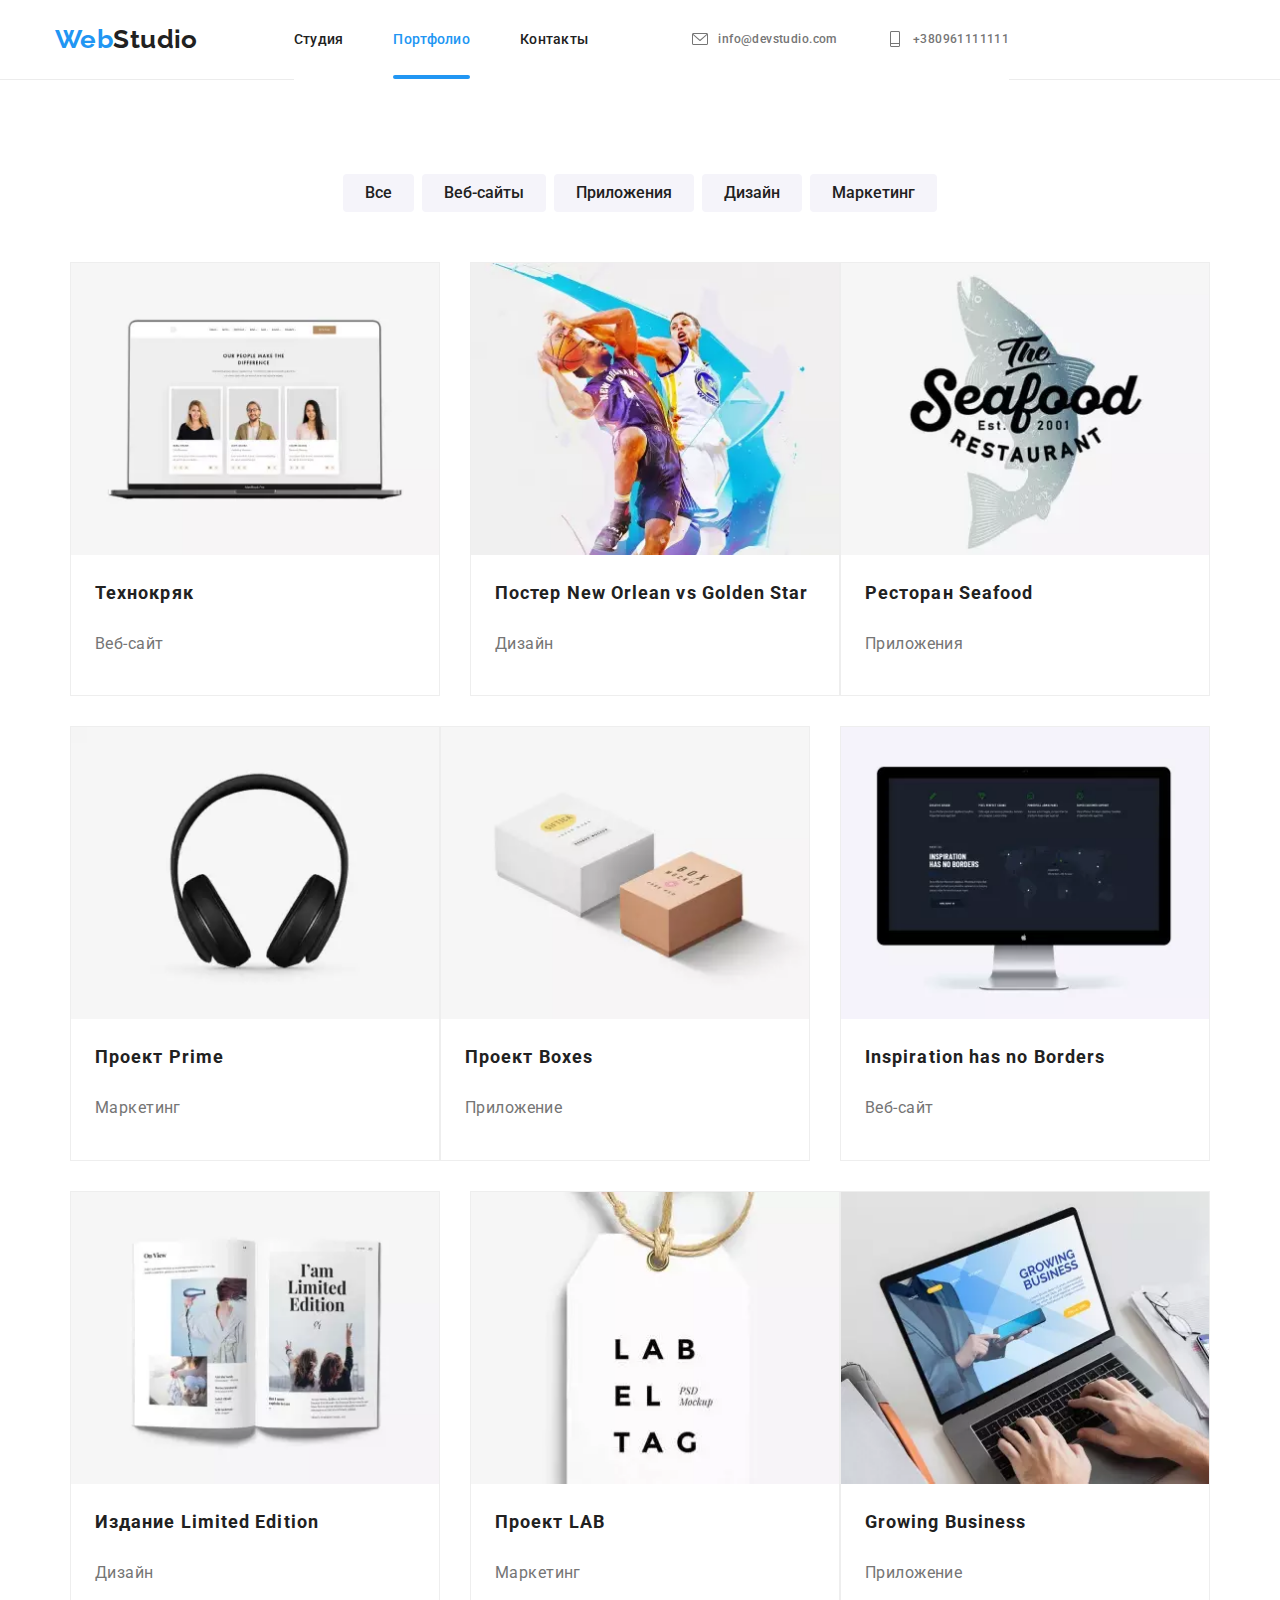
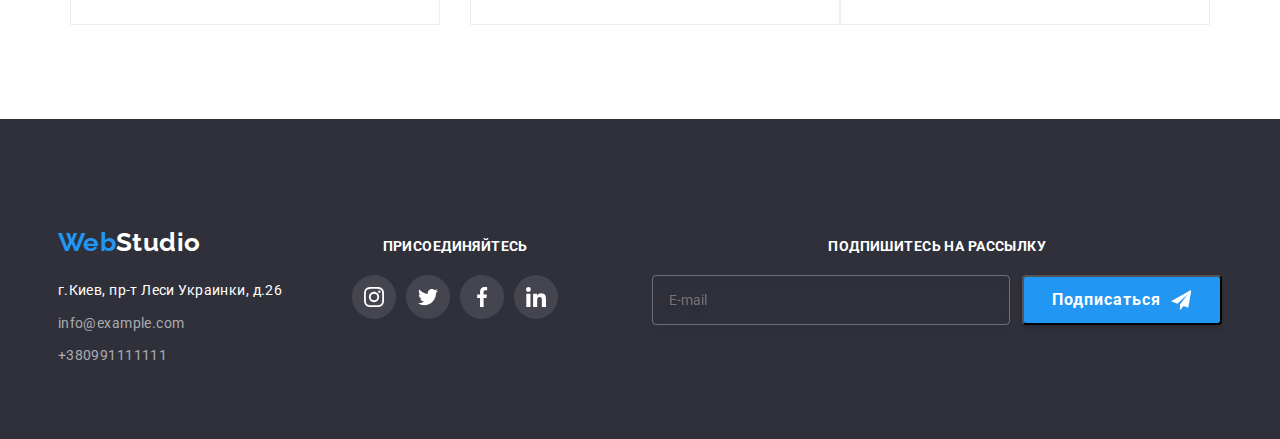
==== commit e1526862: "ховер на кнопку меню" ====
--- a/portfolio.html
+++ b/portfolio.html
@@ -21,7 +21,7 @@
   </head>
 
   <body class="page">
-    <!--Шапка сайта-->
+    <!-- Шапка сайта -->
     <header class="page__header">
       <div class="container main-container">
         <nav class="navigation">
@@ -118,8 +118,8 @@
 
           <ul class="examples list">
             <li class="examples__card">
-              <a class="example link" href="#"
-                ><div class="portfolio__image-thumb">
+              <a class="example link" href="#">
+                <div class="portfolio__image-thumb">
                   <picture>
                     <source
                       srcset="
@@ -178,8 +178,8 @@
             </li>
 
             <li class="examples__card">
-              <a class="example link" href="#"
-                ><div class="portfolio__image-thumb">
+              <a class="example link" href="#">
+                <div class="portfolio__image-thumb">
                   <picture>
                     <source
                       srcset="
@@ -238,8 +238,8 @@
             </li>
 
             <li class="examples__card">
-              <a class="example link" href="#"
-                ><div class="portfolio__image-thumb">
+              <a class="example link" href="#">
+                <div class="portfolio__image-thumb">
                   <picture>
                     <source
                       srcset="
@@ -296,8 +296,8 @@
             </li>
 
             <li class="examples__card">
-              <a class="example link" href="#"
-                ><div class="portfolio__image-thumb">
+              <a class="example link" href="#">
+                <div class="portfolio__image-thumb">
                   <picture>
                     <source
                       srcset="
@@ -354,8 +354,8 @@
             </li>
 
             <li class="examples__card">
-              <a class="example link" href="#"
-                ><div class="portfolio__image-thumb">
+              <a class="example link" href="#">
+                <div class="portfolio__image-thumb">
                   <picture>
                     <source
                       srcset="
@@ -409,8 +409,8 @@
             </li>
 
             <li class="examples__card">
-              <a class="example link" href="#"
-                ><div class="portfolio__image-thumb">
+              <a class="example link" href="#">
+                <div class="portfolio__image-thumb">
                   <picture>
                     <source
                       srcset="
@@ -467,8 +467,8 @@
             </li>
 
             <li class="examples__card">
-              <a class="example link" href="#"
-                ><div class="portfolio__image-thumb">
+              <a class="example link" href="#">
+                <div class="portfolio__image-thumb">
                   <picture>
                     <source
                       srcset="
@@ -525,8 +525,8 @@
             </li>
 
             <li class="examples__card">
-              <a class="example link" href="#"
-                ><div class="portfolio__image-thumb">
+              <a class="example link" href="#">
+                <div class="portfolio__image-thumb">
                   <picture>
                     <source
                       srcset="
@@ -580,8 +580,8 @@
             </li>
 
             <li class="examples__card">
-              <a class="example link" href="#"
-                ><div class="portfolio__image-thumb">
+              <a class="example link" href="#">
+                <div class="portfolio__image-thumb">
                   <picture>
                     <source
                       srcset="
@@ -731,5 +731,6 @@
         </div>
       </div>
     </footer>
+    <script src="./js/menu.js"></script>
   </body>
 </html>
--- a/css/main.min.css
+++ b/css/main.min.css
@@ -1,2 +1,2 @@
-html{font-size:62.5%}body{color:#212121;background-color:#fff;font-family:Roboto, sans-serif;font-weight:400;font-size:1.4rem;line-height:1.7;letter-spacing:0.03em}body.modal-open{overflow:hidden}img{display:block;max-width:100%;height:auto}ul{list-style:none;padding:0;margin:0;justify-content:center;align-items:center}a{display:block;text-decoration:none}.link .logotype{color:#212121;padding-top:25px;padding-bottom:25px}@media screen and (min-width: 768px){.link.logo{display:flex;flex-wrap:nowrap;justify-content:space-between;width:100%;margin-right:96px;padding-top:26px;padding-bottom:26px}}.logotype{font-family:Raleway, sans-serif;font-weight:700;font-size:26px;line-height:1.19;color:#212121}.logo{color:#2196f3}.footer .logotype{color:#fff}.menu__button{display:inline-flex;justify-content:flex-end;margin:0;padding:0;border:none;background-color:transparent}@media screen and (min-width: 768px){.menu__button{display:none}}.menu__button .icon-close_nav{display:none}.menu__button.is-open .icon-close_nav{display:block}.menu__button.is-open .icon-menu_nav{display:none}.menu__button--icon{display:inline-block;fill:currentColor}.page-header__menu{background-color:#fff;border-top:1px solid #ececec;box-shadow:0px 1px 3px rgba(0,0,0,0.16),0px 2px 4px rgba(0,0,0,0.08),0px 4px 8px rgba(0,0,0,0.04);padding:60px 15px;margin-left:auto;margin-right:auto;text-align:center}@media screen and (max-width: 767px){.page-header__menu{display:none;position:absolute;top:100%;left:0;width:100%}}@media (min-width: 768px){.page-header__menu{display:flex;padding:0;flex-grow:1;height:80px;border:none;box-shadow:none}}.page-header__menu.is-open{display:inline-block;text-align:center;z-index:3}.page-header__nav{color:#212121;font-weight:500;line-height:1.14;letter-spacing:0.02em;font-size:18px}@media (min-width: 768px){.page-header__nav{font-size:14px;display:flex;align-items:center;justify-content:center}}.page-header__contacts{display:flex;align-items:center;justify-content:center}.button{display:inline-block;border-radius:4px;min-width:200px;padding:10px 32px;text-decoration:none;background-color:#2196f3;color:#fff;font-weight:700;font-size:16px;line-height:1.88;letter-spacing:0.06em;box-shadow:0px 4px 4px rgba(0,0,0,0.15);cursor:pointer}.button:hover,.button:focus{color:#757575;transition:color 250ms cubic-bezier(0.075, 0.82, 0.165, 1)}.button.submit{display:flex;align-items:center;width:200px;height:50px;padding-left:28px;padding-right:29px;margin-left:12px;cursor:pointer}.modal__btn-close{position:absolute;display:inline-flex;align-items:center;justify-content:center;width:30px;height:30px;border-radius:50%;top:8px;right:8px;cursor:pointer;background-color:#fff;border:1px solid rgba(0,0,0,0.1)}.modal__btn-close:hover .close-icon{fill:#2196f3}.button.form__send{padding-left:56px;padding-right:55px;cursor:pointer;margin-top:20px}.portfolio__btn-list{list-style:none;padding:0;margin:0;display:flex;flex-wrap:wrap;justify-content:start;align-items:center;margin-bottom:50px}@media screen and (min-width: 768px){.portfolio__btn-list{justify-content:center}}.portfolio__btn{display:block;border-radius:4px;padding:6px 22px;font-family:inherit;text-decoration:none;text-align:center;justify-content:center;font-weight:500;font-size:16px;line-height:1.6;color:#212121;background-color:#f5f4fa;border:0;transition:background-color 250ms cubic-bezier(0.4, 0, 0.2, 1);cursor:pointer}.portfolio__btn:hover,.portfolio__btn:focus{color:#fff;background-color:#2196f3;outline:none;box-shadow:0px 3px 1px rgba(0,0,0,0.1),0px 1px 2px rgba(0,0,0,0.08),0px 2px 2px rgba(0,0,0,0.12);transition:background-color 250ms cubic-bezier(0.4, 0, 0.2, 1)}.socialicons.list{display:flex;justify-content:center;align-items:center}.icon{width:20px;height:20px}.socialicons-item:not(:last-child){margin-right:10px}.socialicons-link{display:flex;justify-content:center;align-items:center;width:44px;height:44px;border-radius:50%;fill:#afb1b8;transition:fill 250ms cubic-bezier(0.4, 0, 0.2, 1)}.socialicons-link:hover,.socialicons-link:focus{background-color:#2196f3;transition:background-color 250ms cubic-bezier(0.4, 0, 0.2, 1)}.socialicons-link:hover:hover .icon,.socialicons-link:hover:focus .icon,.socialicons-link:focus:hover .icon,.socialicons-link:focus:focus .icon{fill:#fff;transition:fill 250ms cubic-bezier(0.4, 0, 0.2, 1)}.contacts a{color:#757575;display:inline-flex;align-items:center;justify-content:center;font-style:normal;font-weight:500;font-size:18px;text-decoration:none;transition:250ms cubic-bezier(0.4, 0, 0.2, 1)}@media screen and (min-width: 768px){.contacts a{font-size:12px;display:flex;align-items:center;padding-top:5px;padding-bottom:5px}}.contacts-item:active{color:red}@media screen and (min-width: 767px){.contacts-item:not(:last-child){margin-left:20px}}@media screen and (min-width: 1199px){.contacts-item:not(:last-child){margin-right:50px}}@media screen and (min-width: 768px){.contacts.list{margin-left:84px}}@media screen and (min-width: 1199px){.contacts{display:flex}}@media screen and (min-width: 1200px){.contact.list{flex-wrap:nowrap;margin-left:305px;padding-top:32px;padding-bottom:32px}}.address{color:#fff;font-size:14px;line-height:1.7;font-style:normal;margin-top:20px;margin-bottom:9px}.connect a{display:block;color:rgba(255,255,255,0.6);font-style:normal;text-decoration:none}.tel-number{margin-top:9px}.contacts>.svg{display:block;width:16px;height:16px;fill:currentColor;margin-right:10px}.backdrop.is-hidden{visibility:hidden;opacity:0;pointer-events:none;transition:300ms linear 70ms}.backdrop{position:fixed;top:0;left:0;width:100%;height:100%;padding-left:15px;padding-right:15px;background-color:rgba(0,0,0,0.2);overflow-y:scroll;visibility:visible;opacity:1;transition:500ms cubic-bezier(0.4, 0, 0.2, 1)}.backdrop.is-hidden .modal{transform:translate(-50%, -50%) scale(0.9)}.modal{position:absolute;top:50%;left:50%;transform:translate(-50%, -50%) scale(1);width:100%;max-width:450px;height:609px;padding:25px;line-height:1.14;letter-spacing:0.01em;text-align:center;color:#757575;background-color:#fff;box-shadow:0px 1px 3px rgba(0,0,0,0.12),0px 1px 1px rgba(0,0,0,0.14),0px 2px 1px rgba(0,0,0,0.2);border-radius:4px;opacity:1;transition:opacity 250ms cubic-bezier(0.4, 0, 0.2, 1),transform 250ms cubic-bezier(0.4, 0, 0.2, 1)}@media (max-width: 479px){.modal{width:calc(100% - 2 * 15px)}}.modal__title{margin:0;margin-bottom:20px;font-weight:700;font-size:20px;line-height:1, 15;text-align:center;color:#212121}.close-icon{display:flex;width:11px;height:11px;fill:#000000;transition:fill 250ms cubic-bezier(0.4, 0, 0.2, 1)}.form{padding:0;margin:0;height:40px}.form__field{display:block;position:relative;margin-bottom:28px}.form__label{position:absolute;top:0;left:0;transform:translateY(-100%);background-color:#fff;font-size:12px;line-height:1.17;letter-spacing:0.01em;transition:transform 250ms linear}.form__input{margin:0;margin-top:4px;padding:12px;padding-left:42px;width:100%;height:40px;color:#212121;border:1px solid rgba(33,33,33,0.2);border-radius:4px;transition:border-color 250ms cubic-bezier(0.4, 0, 0.2, 1)}.form__input:focus{border-color:#2196f3;outline:none;cursor:pointer}.form__input-icon{position:absolute;top:50%;left:12px;width:18px;height:18px;transform:translateY(-40%);fill:#212121;transition:fill 250ms cubic-bezier(0.4, 0, 0.2, 1)}.form__input:focus ~ .form__input-icon,.form__input:not(:placeholder-shown) ~ .form__input-icon{fill:#2196f3}.form__input.comment{height:120px;padding-top:12px;padding-left:16px;white-space:nowrap;resize:none}.modal__policy-link{display:block;margin-left:5px;text-decoration:underline;color:#2196f3}.checkbox__label{cursor:pointer;margin-bottom:30px;font-size:12px}@media (min-width: 768px){.checkbox__label{display:flex;align-items:center}}.checkbox{position:absolute;width:1px;height:1px;margin:-1px;border:0;padding:0;clip:rect(0 0 0 0);overflow:hidden}.checkbox__icon-check{display:inline-block;width:16px;height:15px;margin-right:7px;border:2px solid #212121;border-radius:2px;transition:transform 250ms cubic-bezier(0.4, 0, 0.2, 1)}.checkbox:checked+.checkbox__icon-check{background-color:#2196f3;background-image:url(../images/icon-check.svg);background-size:contain;background-clip:border-box;background-position:center;border-color:#2196f3;background-repeat:no-repeat}.checkbox-text{font-size:12px}@media (min-width: 1200px){.checkbox-text{font-size:14px}}.section-titles{font-weight:700;font-size:36px;line-height:1.16;text-align:center;margin-top:0;margin-bottom:50px}.container{width:100%;padding-left:15px;padding-right:15px;margin-left:auto;margin-right:auto}@media (min-width: 480px){.container{width:480px}}@media (min-width: 768px){.container{width:768px}}@media (min-width: 1200px){.container{width:1200px}}.container.main-container{position:relative;height:60px;width:100%;padding:0 15px;display:flex;align-items:center;justify-content:space-between}@media (min-width: 480px){.container.main-container{width:480px}}@media (min-width: 768px){.container.main-container{width:768px;padding-top:10px;padding-bottom:10px}}@media (min-width: 1200px){.container.main-container{width:1200px}}.no-padding{padding-top:0;padding-bottom:0}.section{padding-top:60px;padding-bottom:60px}.section.quolity{padding-top:94px}.quolity-caption{display:none}@media screen and (min-width: 768px){.quolity-list{display:flex;margin:-15px;flex-wrap:wrap}}@media screen and (min-width: 1200px){.quolity-list{margin:0;flex-wrap:nowrap}}.quolity-item{display:block;text-align:center}@media screen and (min-width: 768px){.quolity-item{margin:15px;width:354px}}@media screen and (min-width: 1200px){.quolity-item:nth-child(4n){margin-right:0}}@media screen and (min-width: 1200px){.quolity-item{width:calc((100% -30px * 3) / 4)}}@media screen and (max-width: 767px){.quolity-item:not(:last-child){margin-bottom:30px}}@media screen and (min-width: 768px) and (max-width: 1199px){.quolity-item:nth-child(2n){margin-right:0px}}.quolity-item::before{display:block;content:"";height:120px;outline:1px transparent;background-repeat:no-repeat;background-color:#f5f4fa;background-position:center}.icon-microscope::before{background-image:url(../images/antenna.svg)}.icon-intime::before{background-image:url(../images/clock.svg)}.icon-planing::before{background-image:url(../images/planer.svg)}.icon-techno::before{background-image:url(../images/astronaut.svg)}.quolity-title{font-weight:700;font-size:14px;text-transform:uppercase;line-height:1.14}.quolity-text{color:#757575;font-size:14px;line-height:1.7;margin-top:0;margin-bottom:0;display:inline-block;width:100%;text-align:justify}.section.staff{background-color:#f5f4fa;padding-top:94px;padding-bottom:94px}@media screen and (min-width: 768px){.staff.list{display:flex;flex-wrap:wrap}}@media screen and (min-width: 1200px){.staff.list{flex-wrap:nowrap}}.staff-title{font-weight:500;font-size:16px;line-height:1.18;margin-top:30px;margin-bottom:10px;text-align:center}.staff-item{width:100%;box-shadow:0px 1px 3px rgba(0,0,0,0.12),0px 1px 1px rgba(0,0,0,0.14),0px 2px 1px rgba(0,0,0,0.2);border-radius:0px 0px 4px 4px}@media screen and (max-width: 1199px) and (min-width: 768px){.staff-item{width:calc((100% - 2 * 30px) / 2);margin-right:30px;margin-bottom:30px}}@media screen and (min-width: 1199px){.staff-item{width:calc((100% - 30px * 3) / 4)}}.staff-item:not(:last-child){margin-right:30px}.staff-text{color:#757575;font-size:16px;line-height:1.18;margin-top:0;text-align:center}.staff-card{padding-top:16px;padding-right:32px;padding-left:32px;padding-bottom:30px}@media screen and (max-width: 1199px){.section.service{display:none}}.service{display:flex;flex-wrap:wrap}.section.service{padding-top:94px;padding-bottom:94px}.service-item{position:relative;width:calc((100% - 30px * 2) / 3)}.service-item:not(:last-child){margin-right:30px}.service-item::before{display:inline-block;position:absolute;content:"";top:77%;width:100%;height:23%;background-color:rgba(47,48,58,0.8)}.service-text{font-weight:700;line-height:1.14;text-transform:uppercase;color:#fff;margin:0;position:absolute;bottom:9%;right:0%;transform:translateX(-45%)}.clients.section{padding-top:94px;padding-bottom:94px}.clients.list{display:flex;flex-wrap:wrap;margin:-15px}@media screen and (min-width: 1200px){.clients.list{flex-wrap:nowrap}}.clients_link{display:flex;justify-content:center;align-items:center;padding:0;margin:0;width:100%;height:100%;color:#afb1b8;border:1px solid #afb1b8;border-radius:4px}.clients_link:hover,.clients_link:focus{color:#2196f3;border:1px solid #2196f3;transition:color 250ms cubic-bezier(0.4, 0, 0.2, 1)}.clients_link:hover:hover .label,.clients_link:hover:focus .label,.clients_link:focus:hover .label,.clients_link:focus:focus .label{fill:#2196f3;transition:fill 250ms cubic-bezier(0.4, 0, 0.2, 1)}.client.label{fill:currentColor}.client:nth-child(1){width:45px;height:50px}.client:nth-child(2){width:40px;height:52px}.client:nth-child(3){width:41px;height:43px}.client:nth-child(4){width:80px;height:42px}.client:nth-child(5){width:59px;height:47px}.client:nth-child(6){width:89px;height:46px}.clients-item{margin:15px;width:calc((100% - 2 * 30px) / 2);height:90px}@media screen and (min-width: 768px){.clients-item{width:calc((100% - 3 * 30px) / 3)}}@media screen and (min-width: 1200px){.clients-item{width:calc((100% - 6 * 30px) / 6)}}@media screen and (min-width: 1200px){.clients-item:not(:last-child){margin-right:30px}}.page__header .flexbox{justify-content:flex-end;align-items:center}.page__header{height:60px;position:relative;background-color:#fff}@media screen and (min-width: 767px){.page__header{border-bottom:1px solid #ececec;height:80px;width:100%;display:flex;align-items:center}}@media screen and (min-width: 767px){.nav-item:not(:last-child){margin-right:50px}}@media screen and (max-width: 767px){.nav-item:not(:last-child){margin-bottom:40px}}@media screen and (max-width: 767px){.site-nav{margin-bottom:40px}}@media screen and (min-width: 768px){.site-nav{display:flex}}.site-nav .link{display:inline-block;color:#212121;font-size:18px;transition:color 250ms cubic-bezier(0.4, 0, 0.2, 1)}@media screen and (min-width: 768px){.site-nav .link{padding-top:32px;padding-bottom:32px;font-size:14px;text-align:center}}.site-nav .link.current{color:#2196f3;position:relative;text-align:center}.site-nav .link.current::after{position:absolute;left:0;bottom:0;display:inline-block;content:"";width:100%;height:4px;background-color:#2196f3;border-radius:2px}.site-nav .site-nav .link .contacts a{font-weight:500;font-size:14px;line-height:1.14;letter-spacing:0.02em}.site-nav .site-nav .link:hover,.site-nav .site-nav .link:focus{color:#2196f3;transition:color 250ms cubic-bezier(0.4, 0, 0.2, 1)}.site-nav .site-nav .link:active{color:red}.site-nav .link:hover,.site-nav .link:focus{color:#2196f3;transition:color 250ms cubic-bezier(0.4, 0, 0.2, 1)}.site-nav .page-header .navigation{position:relative;align-items:center;justify-content:space-between;min-height:80px}.navigation{display:flex;align-items:center;justify-content:space-between}@media screen and (max-width: 767px){.navigation{width:100%}}.hero-container{display:flex;flex-direction:column;justify-content:center;align-items:center;background-position:50% 50%;background-color:#2f303a;max-width:100%;min-height:400px;margin-left:auto;margin-right:auto;outline:1px solid transparent;background-image:linear-gradient(rgba(47,48,58,0.4), rgba(47,48,58,0.4)),url(../images/mobile/Header_img.webp),url(../images/mobile/Header_img.jpg);background-repeat:no-repeat;background-position:center;background-size:cover}@media screen and (min-device-pixel-ratio: 2), screen and (min-resolution: 192dpi), screen and (min-resolution: 2dppx){.hero-container{background-image:linear-gradient(rgba(47,48,58,0.4), rgba(47,48,58,0.4)),url(../images/mobile/Header_img@2x.jpg),url(../images/mobile/Header_img@2x.jpg)}}@media screen and (min-width: 768px) and (min-device-pixel-ratio: 2), screen and (min-width: 768px) and (min-resolution: 192dpi), screen and (min-width: 768px) and (min-resolution: 2dppx){.hero-container{background-image:linear-gradient(rgba(47,48,58,0.4), rgba(47,48,58,0.4)),url(../images/tablet/Header_img@2x.webp),url(../images/tablet/Header_img@2x.jpg)}}@media screen and (min-width: 768px) and (min-width: 1200px) and (min-device-pixel-ratio: 2), screen and (min-width: 768px) and (min-width: 1200px) and (min-resolution: 192dpi), screen and (min-width: 768px) and (min-width: 1200px) and (min-resolution: 2dppx){.hero-container{background-image:linear-gradient(rgba(47,48,58,0.4), rgba(47,48,58,0.4)),url(../images/desktop/bcg_2x.webp),url(../images/desktop/bcg@2x.jpg)}}@media screen and (min-width: 768px) and (max-width: 1199px){.hero-container .hero-container{max-width:768px;height:400px;background-image:linear-gradient(rgba(47,48,58,0.4), rgba(47,48,58,0.4)),url(../images/tablet/Header_img.webp),url(../images/tablet/Header_img.jpg);background-size:768px, 400px;background-position:center;background-repeat:no-repeat}}@media (min-width: 768px) and (min-width: 1200px){.hero-container{max-width:1600px;height:600px;background-image:linear-gradient(rgba(47,48,58,0.4), rgba(47,48,58,0.4)),url(../images/desktop/bcg.webp),url(../images/desktop/bcg.jpg);background-size:1600px, 600px;background-position:center;background-repeat:no-repeat}}.hero-container .hero-title{margin-top:0;margin-bottom:30px;margin-left:auto;margin-right:auto;text-align:center;color:#fff;font-weight:900;font-size:26px;line-height:1.36;letter-spacing:0.06em;text-transform:uppercase;max-width:696px}@media (min-width: 1200px){.hero-container .hero-title{font-size:44px}}.footer{background-color:#2f303a;padding-top:60px;padding-bottom:60px}@media screen and (max-width: 767px){.contacts-block .footer-icons-block{margin-bottom:60px}}@media (min-width: 768px){.wrapper-tablet{display:flex;flex-direction:row;align-items:baseline}}.footer-link{background-color:rgba(255,255,255,0.1)}.footer-link>.icon{fill:#fff}@media (min-width: 768px){.mailing.block{margin-top:60px}}@media (min-width: 1200px){.mailing.block{margin-left:94px}}.container.flexbox{display:flex;flex-direction:column;align-items:center;text-align:center}@media (min-width: 1200px){.container.flexbox{display:flex;align-items:baseline;flex-direction:row;justify-content:center}}@media screen and (min-width: 320px){.footer-icons-block{margin-bottom:60px;margin-top:60px}}@media (min-width: 768px){.footer-icons-block{margin-left:70px}}.follow{display:block;font-weight:400;line-height:1.14;text-transform:uppercase;color:#fff;margin-top:0;margin-bottom:20px;text-align:center}@media (min-width: 1200px){.follow{font-weight:700}}.form-field.footer-form-field{margin-bottom:0}.mailing-form{position:relative;display:flex;justify-content:center;flex-direction:column;align-items:center}@media (min-width: 1200px){.mailing-form{align-items:flex-start;flex-direction:initial}}@media (min-width: 1200px){.contacts-block{text-align:start}}.mail-input{width:92vw;height:50px;padding-left:16px;margin-bottom:20px;color:#fff;border:1px solid rgba(255,255,255,0.3);box-sizing:border-box;filter:drop-shadow(0px 4px 4px rgba(0,0,0,0.15));border-radius:4px;background-color:var(--footer-bg-color)}@media (min-width: 768px){.mail-input{width:450px}}@media (min-width: 1200px){.mail-input{width:358px}}.icon-telegram{fill:#fff;width:24px;height:24px;margin-left:10px}.section.portfolio{padding-top:94px;padding-bottom:94px}.hero-title-portfolio{display:none}.work-item{display:flex;text-decoration:none}.work-item:not(:last-child){margin-right:8px}@media screen and (min-width: 768px){.examples.list{display:flex;flex-wrap:wrap;list-style:none;padding:0;margin:0}}.portfolio__image-thumb{position:relative;overflow:hidden}.product-overlay{display:inline-block;position:absolute;top:0;left:0;width:100%;height:100%;background-color:rgba(33,150,243,0.9);padding:63px 24px;opacity:0;visibility:hidden;transform:translateY(100%);transition:transform var(--transition),opacity var(--transition)}.example-description{display:block;position:absolute;font-size:18px;line-height:1.5;height:100%;width:100%;color:#fff;margin:0;top:75%;left:54%;transform:translate(-50%, -50%)}.portfolio__title{font-style:normal;text-decoration:none;color:#212121;font-weight:700;font-size:18px;line-height:2;letter-spacing:0.06em;margin-top:0}.card-container{padding:20px 24px}.examples__card{display:inline-block;position:relative;border:1px solid #eeeeee;transition:box-shadow var(--transition)}@media screen and (min-width: 768px){.examples__card{width:calc((100% - 30px) / 2)}}.examples__card:not(:last-child){margin-bottom:30px}@media (min-width: 768px){.examples__card.examples__card:nth-child(2n){margin-left:30px}}@media screen and (min-width: 768px) and (min-width: 1200px){.examples__card{width:calc((100% - 30px * 2) / 3)}}@media screen and (min-width: 768px) and (min-width: 1200px){.examples__card:nth-last-child(-n+3){margin-bottom:0}}@media screen and (min-width: 768px) and (min-width: 1200px){.examples__card:nth-child(2n+1){margin-left:30px}}@media (min-width: 768px){.examples__card:hover .portfolio__image-thumb::before{transform:translateY(0);transition:transform 250ms cubic-bezier(0.4, 0, 0.2, 1)}.examples__card:hover,.examples__card:focus{box-shadow:0px 1px 1px rgba(0,0,0,0.12),0px 4px 4px rgba(0,0,0,0.06),1px 4px 6px rgba(0,0,0,0.16)}.portfolio-text{color:#757575;font-size:16px;line-height:1.88}.example.link:hover .product-overlay,.example.link:focus .product-overlay{transform:translateY(0);opacity:1;visibility:visible;transition:transform 250ms cubic-bezier(0.4, 0, 0.2, 1),opacity 250ms cubic-bezier(0.4, 0, 0.2, 1)}}
+html{font-size:62.5%}body{color:#212121;background-color:#fff;font-family:Roboto, sans-serif;font-weight:400;font-size:1.4rem;line-height:1.7;letter-spacing:0.03em}body.modal-open{overflow:hidden}img{display:block;max-width:100%;height:auto}ul{list-style:none;padding:0;margin:0;justify-content:center;align-items:center}a{display:block;text-decoration:none}.link .logotype{color:#212121;padding-top:25px;padding-bottom:25px}@media screen and (min-width: 768px){.link.logo{display:flex;flex-wrap:nowrap;justify-content:space-between;width:100%;margin-right:96px;padding-top:26px;padding-bottom:26px}}.logotype{font-family:Raleway, sans-serif;font-weight:700;font-size:26px;line-height:1.19;color:#212121}.logo{color:#2196f3}.footer .logotype{color:#fff}.menu__button{display:inline-flex;justify-content:flex-end;margin:0;padding:0;border:none;background-color:transparent}@media screen and (min-width: 768px){.menu__button{display:none}}.menu__button .icon-close_nav{display:none}.menu__button.is-open .icon-close_nav{display:block}.menu__button.is-open .icon-menu_nav{display:none}.menu__button--icon{display:inline-block;fill:currentColor}.menu__button .menu__button--icon:hover,.menu__button .menu__button--icon:focus{fill:#2196f3}.page-header__menu{background-color:#fff;border-top:1px solid #ececec;box-shadow:0px 1px 3px rgba(0,0,0,0.16),0px 2px 4px rgba(0,0,0,0.08),0px 4px 8px rgba(0,0,0,0.04);padding:60px 15px;margin-left:auto;margin-right:auto;text-align:center}@media screen and (max-width: 767px){.page-header__menu{display:none;position:absolute;top:100%;left:0;width:100%}.page-header__menu .is-open{display:block}}@media (min-width: 768px){.page-header__menu{display:flex;padding:0;flex-grow:1;height:80px;border:none;box-shadow:none}}.page-header__menu.is-open{display:inline-block;text-align:center;z-index:3}.page-header__nav{color:#212121;font-weight:500;line-height:1.14;letter-spacing:0.02em;font-size:18px}@media (min-width: 768px){.page-header__nav{font-size:14px;display:flex;align-items:center;justify-content:center}}.page-header__contacts{display:flex;align-items:center;justify-content:center}.button{display:inline-block;border-radius:4px;min-width:200px;padding:10px 32px;text-decoration:none;background-color:#2196f3;color:#fff;font-weight:700;font-size:16px;line-height:1.88;letter-spacing:0.06em;box-shadow:0px 4px 4px rgba(0,0,0,0.15);cursor:pointer}.button:hover,.button:focus{color:#757575;transition:color 250ms cubic-bezier(0.075, 0.82, 0.165, 1)}.button.submit{display:flex;align-items:center;width:200px;height:50px;padding-left:28px;padding-right:29px;margin-left:12px;cursor:pointer}.modal__btn-close{position:absolute;display:inline-flex;align-items:center;justify-content:center;width:30px;height:30px;border-radius:50%;top:8px;right:8px;cursor:pointer;background-color:#fff;border:1px solid rgba(0,0,0,0.1)}.modal__btn-close:hover .close-icon{fill:#2196f3}.button.form__send{padding-left:56px;padding-right:55px;cursor:pointer;margin-top:20px}.portfolio__btn-list{list-style:none;padding:0;margin:0;display:flex;flex-wrap:wrap;justify-content:start;align-items:center;margin-bottom:50px}@media screen and (min-width: 768px){.portfolio__btn-list{justify-content:center}}.portfolio__btn{display:block;border-radius:4px;padding:6px 22px;font-family:inherit;text-decoration:none;text-align:center;justify-content:center;font-weight:500;font-size:16px;line-height:1.6;color:#212121;background-color:#f5f4fa;border:0;transition:background-color 250ms cubic-bezier(0.4, 0, 0.2, 1);cursor:pointer}.portfolio__btn:hover,.portfolio__btn:focus{color:#fff;background-color:#2196f3;outline:none;box-shadow:0px 3px 1px rgba(0,0,0,0.1),0px 1px 2px rgba(0,0,0,0.08),0px 2px 2px rgba(0,0,0,0.12);transition:background-color 250ms cubic-bezier(0.4, 0, 0.2, 1)}.socialicons.list{display:flex;justify-content:center;align-items:center}.icon{width:20px;height:20px}.socialicons-item:not(:last-child){margin-right:10px}.socialicons-link{display:flex;justify-content:center;align-items:center;width:44px;height:44px;border-radius:50%;fill:#afb1b8;transition:fill 250ms cubic-bezier(0.4, 0, 0.2, 1)}.socialicons-link:hover,.socialicons-link:focus{background-color:#2196f3;transition:background-color 250ms cubic-bezier(0.4, 0, 0.2, 1)}.socialicons-link:hover:hover .icon,.socialicons-link:hover:focus .icon,.socialicons-link:focus:hover .icon,.socialicons-link:focus:focus .icon{fill:#fff;transition:fill 250ms cubic-bezier(0.4, 0, 0.2, 1)}.contacts a{color:#757575;display:inline-flex;align-items:center;justify-content:center;font-style:normal;font-weight:500;font-size:18px;text-decoration:none;transition:250ms cubic-bezier(0.4, 0, 0.2, 1)}@media screen and (min-width: 768px){.contacts a{font-size:12px;display:flex;padding-top:5px;padding-bottom:5px}}.contacts-item:active{color:red}@media screen and (min-width: 767px){.contacts-item:not(:last-child){margin-left:20px}}@media screen and (min-width: 1199px){.contacts-item:not(:last-child){margin-right:50px}}@media screen and (min-width: 768px){.contacts.list{margin-left:84px}}@media screen and (min-width: 1199px){.contacts{display:flex}}@media screen and (min-width: 1200px){.contact.list{flex-wrap:nowrap;margin-left:305px;padding-top:32px;padding-bottom:32px}}.address{color:#fff;font-size:14px;line-height:1.7;font-style:normal;margin-top:20px;margin-bottom:9px}.connect a{display:block;color:rgba(255,255,255,0.6);font-style:normal;text-decoration:none}.tel-number{margin-top:9px}.contacts>.svg{display:block;width:16px;height:16px;fill:currentColor;margin-right:10px}.backdrop.is-hidden{visibility:hidden;opacity:0;pointer-events:none;transition:300ms linear 70ms}.backdrop{position:fixed;top:0;left:0;width:100%;height:100%;padding-left:15px;padding-right:15px;background-color:rgba(0,0,0,0.2);overflow-y:scroll;visibility:visible;opacity:1;transition:500ms cubic-bezier(0.4, 0, 0.2, 1)}.backdrop.is-hidden .modal{transform:translate(-50%, -50%) scale(0.9)}.modal{position:absolute;top:50%;left:50%;transform:translate(-50%, -50%) scale(1);width:100%;max-width:450px;height:609px;padding:25px;line-height:1.14;letter-spacing:0.01em;text-align:center;color:#757575;background-color:#fff;box-shadow:0px 1px 3px rgba(0,0,0,0.12),0px 1px 1px rgba(0,0,0,0.14),0px 2px 1px rgba(0,0,0,0.2);border-radius:4px;opacity:1;transition:opacity 250ms cubic-bezier(0.4, 0, 0.2, 1),transform 250ms cubic-bezier(0.4, 0, 0.2, 1)}@media (max-width: 479px){.modal{width:calc(100% - 2 * 15px)}}.modal__title{margin:0;margin-bottom:20px;font-weight:700;font-size:20px;line-height:1, 15;text-align:center;color:#212121}.close-icon{display:flex;width:11px;height:11px;fill:#000000;transition:fill 250ms cubic-bezier(0.4, 0, 0.2, 1)}.form{padding:0;margin:0;height:40px}.form__field{display:block;position:relative;margin-bottom:28px}.form__label{position:absolute;top:0;left:0;transform:translateY(-100%);background-color:#fff;font-size:12px;line-height:1.17;letter-spacing:0.01em;transition:transform 250ms linear}.form__input{margin:0;margin-top:4px;padding:12px;padding-left:42px;width:100%;height:40px;color:#212121;border:1px solid rgba(33,33,33,0.2);border-radius:4px;transition:border-color 250ms cubic-bezier(0.4, 0, 0.2, 1)}.form__input:focus{border-color:#2196f3;outline:none;cursor:pointer}.form__input-icon{position:absolute;top:50%;left:12px;width:18px;height:18px;transform:translateY(-40%);fill:#212121;transition:fill 250ms cubic-bezier(0.4, 0, 0.2, 1)}.form__input:focus ~ .form__input-icon,.form__input:not(:placeholder-shown) ~ .form__input-icon{fill:#2196f3}.form__input.comment{height:120px;padding-top:12px;padding-left:16px;white-space:nowrap;resize:none}.modal__policy-link{display:block;margin-left:5px;text-decoration:underline;color:#2196f3}.checkbox__label{cursor:pointer;margin-bottom:30px;font-size:12px}@media (min-width: 768px){.checkbox__label{display:flex;align-items:center}}.checkbox{position:absolute;width:1px;height:1px;margin:-1px;border:0;padding:0;clip:rect(0 0 0 0);overflow:hidden}.checkbox__icon-check{display:inline-block;width:16px;height:15px;margin-right:7px;border:2px solid #212121;border-radius:2px;transition:transform 250ms cubic-bezier(0.4, 0, 0.2, 1)}.checkbox:checked+.checkbox__icon-check{background-color:#2196f3;background-image:url(../images/icon-check.svg);background-size:contain;background-clip:border-box;background-position:center;border-color:#2196f3;background-repeat:no-repeat}.checkbox-text{font-size:12px}@media (min-width: 1200px){.checkbox-text{font-size:14px}}.section-titles{font-weight:700;font-size:36px;line-height:1.16;text-align:center;margin-top:0;margin-bottom:50px}.container{width:100%;padding-left:15px;padding-right:15px;margin-left:auto;margin-right:auto}@media (min-width: 480px){.container{width:480px}}@media (min-width: 768px){.container{width:768px}}@media (min-width: 1200px){.container{width:1200px}}.container.main-container{position:relative;height:60px;width:100%;padding:0 15px;display:flex;align-items:center;justify-content:space-between}@media (min-width: 480px){.container.main-container{width:480px}}@media (min-width: 768px){.container.main-container{width:768px;padding-top:10px;padding-bottom:10px}}@media (min-width: 1200px){.container.main-container{width:1200px}}.no-padding{padding-top:0;padding-bottom:0}.section{padding-top:60px;padding-bottom:60px}.section.quolity{padding-top:94px}.quolity-caption{display:none}@media screen and (min-width: 768px){.quolity-list{display:flex;margin:-15px;flex-wrap:wrap}}@media screen and (min-width: 1200px){.quolity-list{margin:0;flex-wrap:nowrap}}.quolity-item{display:block;text-align:center}@media screen and (min-width: 768px){.quolity-item{margin:15px;width:354px}}@media screen and (min-width: 1200px){.quolity-item:nth-child(4n){margin-right:0}}@media screen and (min-width: 1200px){.quolity-item{width:calc((100% -30px * 3) / 4)}}@media screen and (max-width: 767px){.quolity-item:not(:last-child){margin-bottom:30px}}@media screen and (min-width: 768px) and (max-width: 1199px){.quolity-item:nth-child(2n){margin-right:0px}}.quolity-item::before{display:block;content:"";height:120px;outline:1px transparent;background-repeat:no-repeat;background-color:#f5f4fa;background-position:center}.icon-microscope::before{background-image:url(../images/antenna.svg)}.icon-intime::before{background-image:url(../images/clock.svg)}.icon-planing::before{background-image:url(../images/planer.svg)}.icon-techno::before{background-image:url(../images/astronaut.svg)}.quolity-title{font-weight:700;font-size:14px;text-transform:uppercase;line-height:1.14}.quolity-text{color:#757575;font-size:14px;line-height:1.7;margin-top:0;margin-bottom:0;display:inline-block;width:100%;text-align:justify}.section.staff{background-color:#f5f4fa;padding-top:94px;padding-bottom:94px}@media screen and (min-width: 768px){.staff.list{display:flex;flex-wrap:wrap}}@media screen and (min-width: 1200px){.staff.list{flex-wrap:nowrap}}.staff-title{font-weight:500;font-size:16px;line-height:1.18;margin-top:30px;margin-bottom:10px;text-align:center}.staff-item{width:100%;box-shadow:0px 1px 3px rgba(0,0,0,0.12),0px 1px 1px rgba(0,0,0,0.14),0px 2px 1px rgba(0,0,0,0.2);border-radius:0px 0px 4px 4px}@media screen and (max-width: 1199px) and (min-width: 768px){.staff-item{width:calc((100% - 2 * 30px) / 2);margin-right:30px;margin-bottom:30px}}@media screen and (min-width: 1199px){.staff-item{width:calc((100% - 30px * 3) / 4)}}.staff-item:not(:last-child){margin-right:30px}.staff-text{color:#757575;font-size:16px;line-height:1.18;margin-top:0;text-align:center}.staff-card{padding-top:16px;padding-right:32px;padding-left:32px;padding-bottom:30px}@media screen and (max-width: 1199px){.section.service{display:none}}.service{display:flex;flex-wrap:wrap}.section.service{padding-top:94px;padding-bottom:94px}.service-item{position:relative;width:calc((100% - 30px * 2) / 3)}.service-item:not(:last-child){margin-right:30px}.service-item::before{display:inline-block;position:absolute;content:"";top:77%;width:100%;height:23%;background-color:rgba(47,48,58,0.8)}.service-text{font-weight:700;line-height:1.14;text-transform:uppercase;color:#fff;margin:0;position:absolute;bottom:9%;right:0%;transform:translateX(-45%)}.clients.section{padding-top:94px;padding-bottom:94px}.clients.list{display:flex;flex-wrap:wrap;margin:-15px}@media screen and (min-width: 1200px){.clients.list{flex-wrap:nowrap}}.clients_link{display:flex;justify-content:center;align-items:center;padding:0;margin:0;width:100%;height:100%;color:#afb1b8;border:1px solid #afb1b8;border-radius:4px}.clients_link:hover,.clients_link:focus{color:#2196f3;border:1px solid #2196f3;transition:color 250ms cubic-bezier(0.4, 0, 0.2, 1)}.clients_link:hover:hover .label,.clients_link:hover:focus .label,.clients_link:focus:hover .label,.clients_link:focus:focus .label{fill:#2196f3;transition:fill 250ms cubic-bezier(0.4, 0, 0.2, 1)}.client.label{fill:currentColor}.client:nth-child(1){width:45px;height:50px}.client:nth-child(2){width:40px;height:52px}.client:nth-child(3){width:41px;height:43px}.client:nth-child(4){width:80px;height:42px}.client:nth-child(5){width:59px;height:47px}.client:nth-child(6){width:89px;height:46px}.clients-item{margin:15px;width:calc((100% - 2 * 30px) / 2);height:90px}@media screen and (min-width: 768px){.clients-item{width:calc((100% - 3 * 30px) / 3)}}@media screen and (min-width: 1200px){.clients-item{width:calc((100% - 6 * 30px) / 6)}}@media screen and (min-width: 1200px){.clients-item:not(:last-child){margin-right:30px}}.page__header .flexbox{justify-content:flex-end;align-items:center}.page__header{height:60px;position:relative;background-color:#fff}@media screen and (min-width: 767px){.page__header{border-bottom:1px solid #ececec;height:80px;width:100%;display:flex;align-items:center}}@media screen and (min-width: 767px){.nav-item:not(:last-child){margin-right:50px}}@media screen and (max-width: 767px){.nav-item:not(:last-child){margin-bottom:40px}}@media screen and (max-width: 767px){.site-nav{margin-bottom:40px}}@media screen and (min-width: 768px){.site-nav{display:flex}}.site-nav .link{display:inline-block;color:#212121;font-size:18px;transition:color 250ms cubic-bezier(0.4, 0, 0.2, 1)}@media screen and (min-width: 768px){.site-nav .link{padding-top:32px;padding-bottom:32px;font-size:14px;text-align:center}}.site-nav .link.current{color:#2196f3;position:relative;text-align:center}.site-nav .link.current::after{position:absolute;left:0;bottom:0;display:inline-block;content:"";width:100%;height:4px;background-color:#2196f3;border-radius:2px}.site-nav .site-nav .link .contacts a{font-weight:500;font-size:14px;line-height:1.14;letter-spacing:0.02em}.site-nav .site-nav .link:hover,.site-nav .site-nav .link:focus{color:#2196f3;transition:color 250ms cubic-bezier(0.4, 0, 0.2, 1)}.site-nav .site-nav .link:active{color:red}.site-nav .link:hover,.site-nav .link:focus{color:#2196f3;transition:color 250ms cubic-bezier(0.4, 0, 0.2, 1)}.site-nav .page-header .navigation{position:relative;align-items:center;justify-content:space-between;min-height:80px}.navigation{display:flex;align-items:center;justify-content:space-between}@media screen and (max-width: 767px){.navigation{width:100%}}.hero-container{display:flex;flex-direction:column;justify-content:center;align-items:center;background-position:50% 50%;background-color:#2f303a;max-width:100%;min-height:400px;margin-left:auto;margin-right:auto;outline:1px solid transparent;background-image:linear-gradient(rgba(47,48,58,0.4), rgba(47,48,58,0.4)),url(../images/mobile/Header_img.webp),url(../images/mobile/Header_img.jpg);background-repeat:no-repeat;background-position:center;background-size:cover}@media screen and (min-device-pixel-ratio: 2), screen and (min-resolution: 192dpi), screen and (min-resolution: 2dppx){.hero-container{background-image:linear-gradient(rgba(47,48,58,0.4), rgba(47,48,58,0.4)),url(../images/mobile/Header_img@2x.jpg),url(../images/mobile/Header_img@2x.jpg)}}@media screen and (min-width: 768px) and (min-device-pixel-ratio: 2), screen and (min-width: 768px) and (min-resolution: 192dpi), screen and (min-width: 768px) and (min-resolution: 2dppx){.hero-container{background-image:linear-gradient(rgba(47,48,58,0.4), rgba(47,48,58,0.4)),url(../images/tablet/Header_img@2x.webp),url(../images/tablet/Header_img@2x.jpg)}}@media screen and (min-width: 768px) and (min-width: 1200px) and (min-device-pixel-ratio: 2), screen and (min-width: 768px) and (min-width: 1200px) and (min-resolution: 192dpi), screen and (min-width: 768px) and (min-width: 1200px) and (min-resolution: 2dppx){.hero-container{background-image:linear-gradient(rgba(47,48,58,0.4), rgba(47,48,58,0.4)),url(../images/desktop/bcg_2x.webp),url(../images/desktop/bcg@2x.jpg)}}@media screen and (min-width: 768px) and (max-width: 1199px){.hero-container .hero-container{max-width:768px;height:400px;background-image:linear-gradient(rgba(47,48,58,0.4), rgba(47,48,58,0.4)),url(../images/tablet/Header_img.webp),url(../images/tablet/Header_img.jpg);background-size:768px, 400px;background-position:center;background-repeat:no-repeat}}@media (min-width: 768px) and (min-width: 1200px){.hero-container{max-width:1600px;height:600px;background-image:linear-gradient(rgba(47,48,58,0.4), rgba(47,48,58,0.4)),url(../images/desktop/bcg.webp),url(../images/desktop/bcg.jpg);background-size:1600px, 600px;background-position:center;background-repeat:no-repeat}}.hero-container .hero-title{margin-top:0;margin-bottom:30px;margin-left:auto;margin-right:auto;text-align:center;color:#fff;font-weight:900;font-size:26px;line-height:1.36;letter-spacing:0.06em;text-transform:uppercase;max-width:696px}@media (min-width: 1200px){.hero-container .hero-title{font-size:44px}}.footer{background-color:#2f303a;padding-top:60px;padding-bottom:60px}@media screen and (max-width: 767px){.contacts-block .footer-icons-block{margin-bottom:60px}}@media (min-width: 768px){.wrapper-tablet{display:flex;flex-direction:row;align-items:baseline}}.footer-link{background-color:rgba(255,255,255,0.1)}.footer-link>.icon{fill:#fff}@media (min-width: 768px){.mailing.block{margin-top:60px}}@media (min-width: 1200px){.mailing.block{margin-left:94px}}.container.flexbox{display:flex;flex-direction:column;align-items:center;text-align:center}@media (min-width: 1200px){.container.flexbox{display:flex;align-items:baseline;flex-direction:row;justify-content:center}}@media screen and (min-width: 320px){.footer-icons-block{margin-bottom:60px;margin-top:60px}}@media (min-width: 768px){.footer-icons-block{margin-left:70px}}.follow{display:block;font-weight:400;line-height:1.14;text-transform:uppercase;color:#fff;margin-top:0;margin-bottom:20px;text-align:center}@media (min-width: 1200px){.follow{font-weight:700}}.form-field.footer-form-field{margin-bottom:0}.mailing-form{position:relative;display:flex;justify-content:center;flex-direction:column;align-items:center}@media (min-width: 1200px){.mailing-form{align-items:flex-start;flex-direction:initial}}@media (min-width: 1200px){.contacts-block{text-align:start}}.mail-input{width:92vw;height:50px;padding-left:16px;margin-bottom:20px;color:#fff;border:1px solid rgba(255,255,255,0.3);box-sizing:border-box;filter:drop-shadow(0px 4px 4px rgba(0,0,0,0.15));border-radius:4px;background-color:var(--footer-bg-color)}@media (min-width: 768px){.mail-input{width:450px}}@media (min-width: 1200px){.mail-input{width:358px}}.icon-telegram{fill:#fff;width:24px;height:24px;margin-left:10px}.section.portfolio{padding-top:94px;padding-bottom:94px}.hero-title-portfolio{display:none}.work-item{display:flex;text-decoration:none}.work-item:not(:last-child){margin-right:8px}@media screen and (min-width: 768px){.examples.list{display:flex;flex-wrap:wrap;list-style:none;padding:0;margin:0}}.portfolio__image-thumb{position:relative;overflow:hidden}.product-overlay{display:inline-block;position:absolute;top:0;left:0;width:100%;height:100%;background-color:rgba(33,150,243,0.9);padding:63px 24px;opacity:0;visibility:hidden;transform:translateY(100%);transition:transform var(--transition),opacity var(--transition)}.example-description{display:block;position:absolute;font-size:18px;line-height:1.5;height:100%;width:100%;color:#fff;margin:0;top:75%;left:54%;transform:translate(-50%, -50%)}.portfolio__title{font-style:normal;text-decoration:none;color:#212121;font-weight:700;font-size:18px;line-height:2;letter-spacing:0.06em;margin-top:0}.card-container{padding:20px 24px}.examples__card{display:inline-block;position:relative;border:1px solid #eeeeee;transition:box-shadow var(--transition)}.examples__card:not(:last-child){margin-bottom:30px}@media screen and (min-width: 768px){.examples__card{width:calc((100% - 30px) / 2);margin-right:30px;margin-bottom:30px}}@media screen and (min-width: 768px){.examples__card:nth-last-child(-n+2){margin-bottom:0}}@media screen and (min-width: 768px){.examples__card:nth-child(2n){margin-right:0}}@media screen and (min-width: 1200px){.examples__card{width:calc((100% - 30px * 2) / 3)}}@media screen and (min-width: 1200px){.examples__card:nth-last-child(-n+3){margin-bottom:0}}@media screen and (min-width: 1200px){.examples__card:nth-child(3n){margin-right:0}}.examples__card:hover .portfolio__image-thumb::before{transform:translateY(0);transition:transform 250ms cubic-bezier(0.4, 0, 0.2, 1)}.examples__card:hover,.examples__card:focus{box-shadow:0px 1px 1px rgba(0,0,0,0.12),0px 4px 4px rgba(0,0,0,0.06),1px 4px 6px rgba(0,0,0,0.16)}.portfolio-text{color:#757575;font-size:16px;line-height:1.88}.example.link:hover .product-overlay,.example.link:focus .product-overlay{transform:translateY(0);opacity:1;visibility:visible;transition:transform 250ms cubic-bezier(0.4, 0, 0.2, 1),opacity 250ms cubic-bezier(0.4, 0, 0.2, 1)}
 /*# sourceMappingURL=main.min.css.map */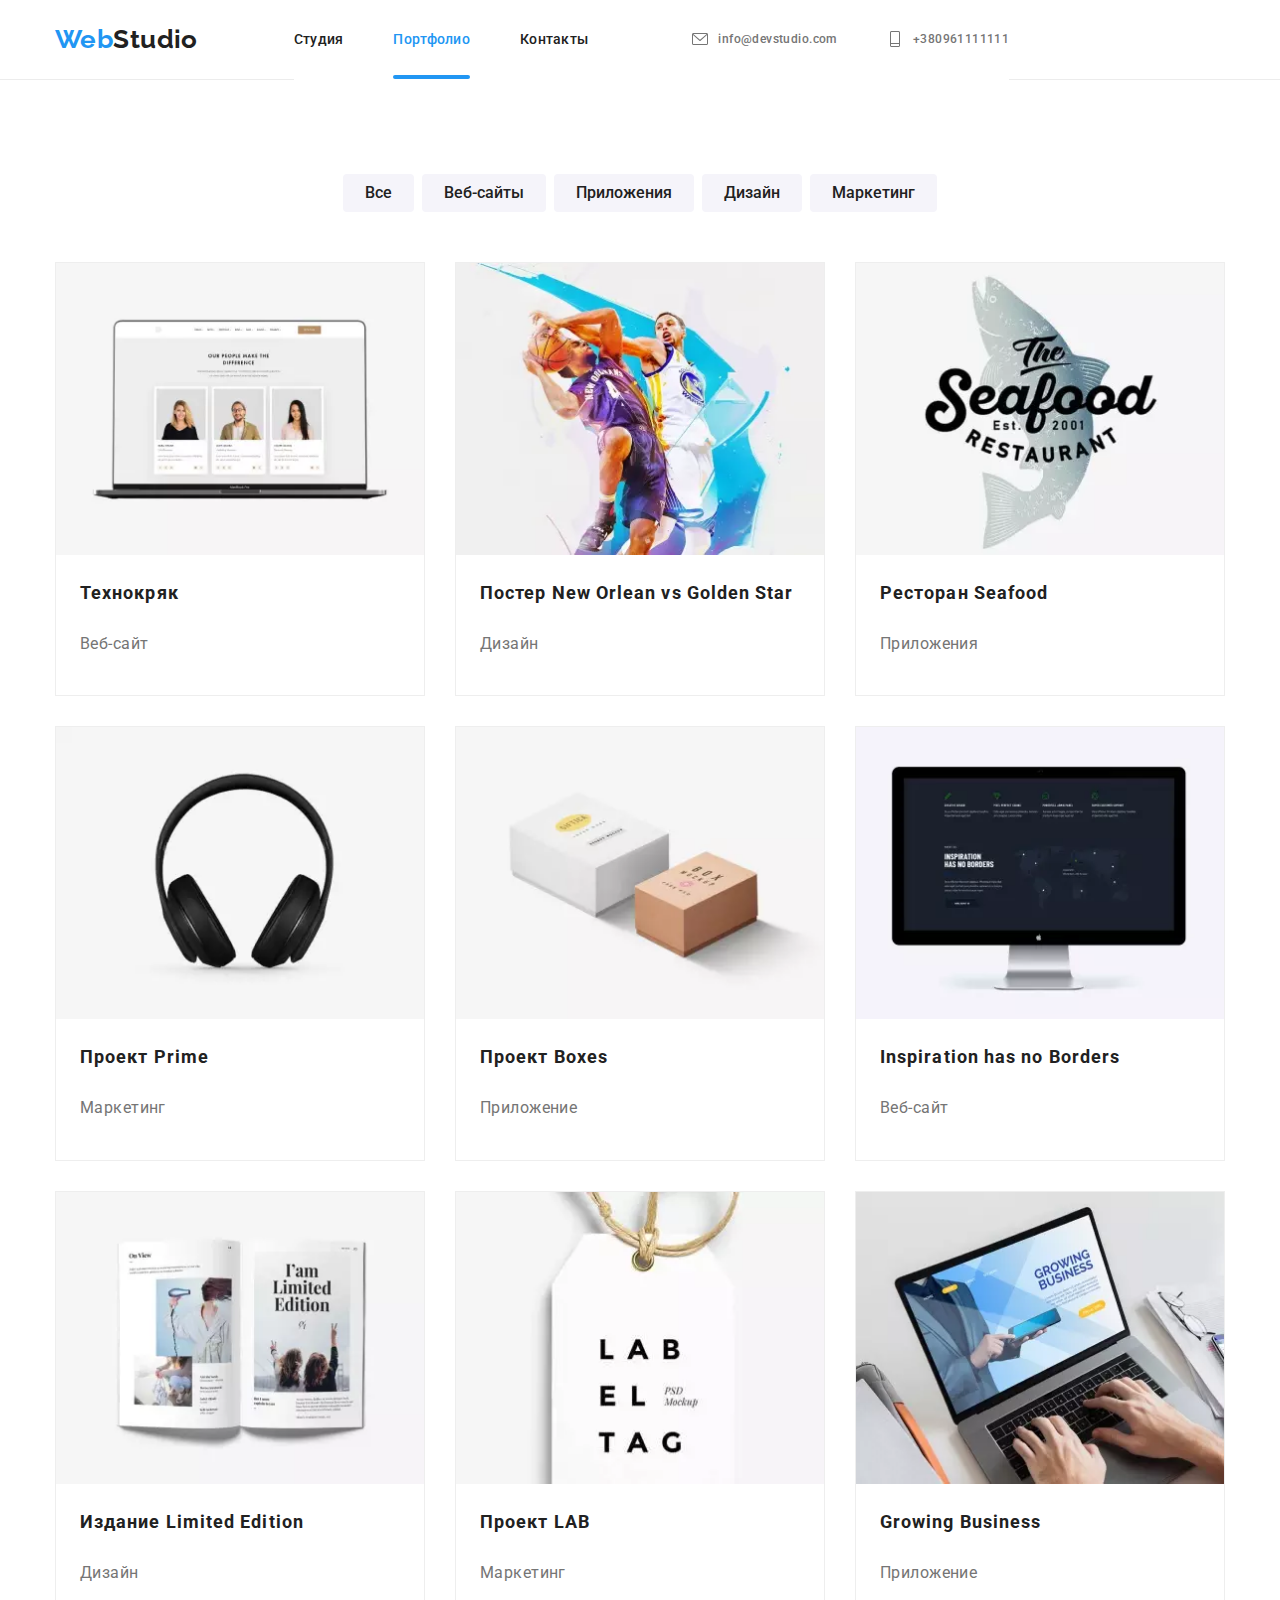
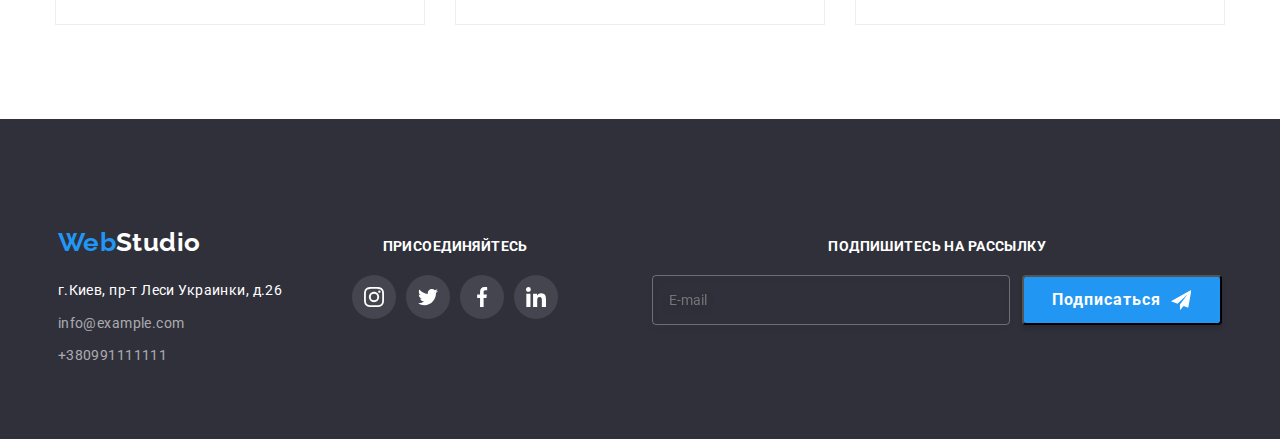
==== commit 1ee3bbd7: "отступы стаф-карточек" ====
--- a/portfolio.html
+++ b/portfolio.html
@@ -618,7 +618,7 @@
 
                     <img
                       src="./images/desktop/growing-business.jpg "
-                      alt="Nikolay"
+                      alt="laptop"
                     />
                   </picture>
                   <div class="product-overlay">
--- a/css/main.min.css
+++ b/css/main.min.css
@@ -1,2 +1,2 @@
-html{font-size:62.5%}body{color:#212121;background-color:#fff;font-family:Roboto, sans-serif;font-weight:400;font-size:1.4rem;line-height:1.7;letter-spacing:0.03em}body.modal-open{overflow:hidden}img{display:block;max-width:100%;height:auto}ul{list-style:none;padding:0;margin:0;justify-content:center;align-items:center}a{display:block;text-decoration:none}.link .logotype{color:#212121;padding-top:25px;padding-bottom:25px}@media screen and (min-width: 768px){.link.logo{display:flex;flex-wrap:nowrap;justify-content:space-between;width:100%;margin-right:96px;padding-top:26px;padding-bottom:26px}}.logotype{font-family:Raleway, sans-serif;font-weight:700;font-size:26px;line-height:1.19;color:#212121}.logo{color:#2196f3}.footer .logotype{color:#fff}.menu__button{display:inline-flex;justify-content:flex-end;margin:0;padding:0;border:none;background-color:transparent}@media screen and (min-width: 768px){.menu__button{display:none}}.menu__button .icon-close_nav{display:none}.menu__button.is-open .icon-close_nav{display:block}.menu__button.is-open .icon-menu_nav{display:none}.menu__button--icon{display:inline-block;fill:currentColor}.menu__button .menu__button--icon:hover,.menu__button .menu__button--icon:focus{fill:#2196f3}.page-header__menu{background-color:#fff;border-top:1px solid #ececec;box-shadow:0px 1px 3px rgba(0,0,0,0.16),0px 2px 4px rgba(0,0,0,0.08),0px 4px 8px rgba(0,0,0,0.04);padding:60px 15px;margin-left:auto;margin-right:auto;text-align:center}@media screen and (max-width: 767px){.page-header__menu{display:none;position:absolute;top:100%;left:0;width:100%}.page-header__menu .is-open{display:block}}@media (min-width: 768px){.page-header__menu{display:flex;padding:0;flex-grow:1;height:80px;border:none;box-shadow:none}}.page-header__menu.is-open{display:inline-block;text-align:center;z-index:3}.page-header__nav{color:#212121;font-weight:500;line-height:1.14;letter-spacing:0.02em;font-size:18px}@media (min-width: 768px){.page-header__nav{font-size:14px;display:flex;align-items:center;justify-content:center}}.page-header__contacts{display:flex;align-items:center;justify-content:center}.button{display:inline-block;border-radius:4px;min-width:200px;padding:10px 32px;text-decoration:none;background-color:#2196f3;color:#fff;font-weight:700;font-size:16px;line-height:1.88;letter-spacing:0.06em;box-shadow:0px 4px 4px rgba(0,0,0,0.15);cursor:pointer}.button:hover,.button:focus{color:#757575;transition:color 250ms cubic-bezier(0.075, 0.82, 0.165, 1)}.button.submit{display:flex;align-items:center;width:200px;height:50px;padding-left:28px;padding-right:29px;margin-left:12px;cursor:pointer}.modal__btn-close{position:absolute;display:inline-flex;align-items:center;justify-content:center;width:30px;height:30px;border-radius:50%;top:8px;right:8px;cursor:pointer;background-color:#fff;border:1px solid rgba(0,0,0,0.1)}.modal__btn-close:hover .close-icon{fill:#2196f3}.button.form__send{padding-left:56px;padding-right:55px;cursor:pointer;margin-top:20px}.portfolio__btn-list{list-style:none;padding:0;margin:0;display:flex;flex-wrap:wrap;justify-content:start;align-items:center;margin-bottom:50px}@media screen and (min-width: 768px){.portfolio__btn-list{justify-content:center}}.portfolio__btn{display:block;border-radius:4px;padding:6px 22px;font-family:inherit;text-decoration:none;text-align:center;justify-content:center;font-weight:500;font-size:16px;line-height:1.6;color:#212121;background-color:#f5f4fa;border:0;transition:background-color 250ms cubic-bezier(0.4, 0, 0.2, 1);cursor:pointer}.portfolio__btn:hover,.portfolio__btn:focus{color:#fff;background-color:#2196f3;outline:none;box-shadow:0px 3px 1px rgba(0,0,0,0.1),0px 1px 2px rgba(0,0,0,0.08),0px 2px 2px rgba(0,0,0,0.12);transition:background-color 250ms cubic-bezier(0.4, 0, 0.2, 1)}.socialicons.list{display:flex;justify-content:center;align-items:center}.icon{width:20px;height:20px}.socialicons-item:not(:last-child){margin-right:10px}.socialicons-link{display:flex;justify-content:center;align-items:center;width:44px;height:44px;border-radius:50%;fill:#afb1b8;transition:fill 250ms cubic-bezier(0.4, 0, 0.2, 1)}.socialicons-link:hover,.socialicons-link:focus{background-color:#2196f3;transition:background-color 250ms cubic-bezier(0.4, 0, 0.2, 1)}.socialicons-link:hover:hover .icon,.socialicons-link:hover:focus .icon,.socialicons-link:focus:hover .icon,.socialicons-link:focus:focus .icon{fill:#fff;transition:fill 250ms cubic-bezier(0.4, 0, 0.2, 1)}.contacts a{color:#757575;display:inline-flex;align-items:center;justify-content:center;font-style:normal;font-weight:500;font-size:18px;text-decoration:none;transition:250ms cubic-bezier(0.4, 0, 0.2, 1)}@media screen and (min-width: 768px){.contacts a{font-size:12px;display:flex;padding-top:5px;padding-bottom:5px}}.contacts-item:active{color:red}@media screen and (min-width: 767px){.contacts-item:not(:last-child){margin-left:20px}}@media screen and (min-width: 1199px){.contacts-item:not(:last-child){margin-right:50px}}@media screen and (min-width: 768px){.contacts.list{margin-left:84px}}@media screen and (min-width: 1199px){.contacts{display:flex}}@media screen and (min-width: 1200px){.contact.list{flex-wrap:nowrap;margin-left:305px;padding-top:32px;padding-bottom:32px}}.address{color:#fff;font-size:14px;line-height:1.7;font-style:normal;margin-top:20px;margin-bottom:9px}.connect a{display:block;color:rgba(255,255,255,0.6);font-style:normal;text-decoration:none}.tel-number{margin-top:9px}.contacts>.svg{display:block;width:16px;height:16px;fill:currentColor;margin-right:10px}.backdrop.is-hidden{visibility:hidden;opacity:0;pointer-events:none;transition:300ms linear 70ms}.backdrop{position:fixed;top:0;left:0;width:100%;height:100%;padding-left:15px;padding-right:15px;background-color:rgba(0,0,0,0.2);overflow-y:scroll;visibility:visible;opacity:1;transition:500ms cubic-bezier(0.4, 0, 0.2, 1)}.backdrop.is-hidden .modal{transform:translate(-50%, -50%) scale(0.9)}.modal{position:absolute;top:50%;left:50%;transform:translate(-50%, -50%) scale(1);width:100%;max-width:450px;height:609px;padding:25px;line-height:1.14;letter-spacing:0.01em;text-align:center;color:#757575;background-color:#fff;box-shadow:0px 1px 3px rgba(0,0,0,0.12),0px 1px 1px rgba(0,0,0,0.14),0px 2px 1px rgba(0,0,0,0.2);border-radius:4px;opacity:1;transition:opacity 250ms cubic-bezier(0.4, 0, 0.2, 1),transform 250ms cubic-bezier(0.4, 0, 0.2, 1)}@media (max-width: 479px){.modal{width:calc(100% - 2 * 15px)}}.modal__title{margin:0;margin-bottom:20px;font-weight:700;font-size:20px;line-height:1, 15;text-align:center;color:#212121}.close-icon{display:flex;width:11px;height:11px;fill:#000000;transition:fill 250ms cubic-bezier(0.4, 0, 0.2, 1)}.form{padding:0;margin:0;height:40px}.form__field{display:block;position:relative;margin-bottom:28px}.form__label{position:absolute;top:0;left:0;transform:translateY(-100%);background-color:#fff;font-size:12px;line-height:1.17;letter-spacing:0.01em;transition:transform 250ms linear}.form__input{margin:0;margin-top:4px;padding:12px;padding-left:42px;width:100%;height:40px;color:#212121;border:1px solid rgba(33,33,33,0.2);border-radius:4px;transition:border-color 250ms cubic-bezier(0.4, 0, 0.2, 1)}.form__input:focus{border-color:#2196f3;outline:none;cursor:pointer}.form__input-icon{position:absolute;top:50%;left:12px;width:18px;height:18px;transform:translateY(-40%);fill:#212121;transition:fill 250ms cubic-bezier(0.4, 0, 0.2, 1)}.form__input:focus ~ .form__input-icon,.form__input:not(:placeholder-shown) ~ .form__input-icon{fill:#2196f3}.form__input.comment{height:120px;padding-top:12px;padding-left:16px;white-space:nowrap;resize:none}.modal__policy-link{display:block;margin-left:5px;text-decoration:underline;color:#2196f3}.checkbox__label{cursor:pointer;margin-bottom:30px;font-size:12px}@media (min-width: 768px){.checkbox__label{display:flex;align-items:center}}.checkbox{position:absolute;width:1px;height:1px;margin:-1px;border:0;padding:0;clip:rect(0 0 0 0);overflow:hidden}.checkbox__icon-check{display:inline-block;width:16px;height:15px;margin-right:7px;border:2px solid #212121;border-radius:2px;transition:transform 250ms cubic-bezier(0.4, 0, 0.2, 1)}.checkbox:checked+.checkbox__icon-check{background-color:#2196f3;background-image:url(../images/icon-check.svg);background-size:contain;background-clip:border-box;background-position:center;border-color:#2196f3;background-repeat:no-repeat}.checkbox-text{font-size:12px}@media (min-width: 1200px){.checkbox-text{font-size:14px}}.section-titles{font-weight:700;font-size:36px;line-height:1.16;text-align:center;margin-top:0;margin-bottom:50px}.container{width:100%;padding-left:15px;padding-right:15px;margin-left:auto;margin-right:auto}@media (min-width: 480px){.container{width:480px}}@media (min-width: 768px){.container{width:768px}}@media (min-width: 1200px){.container{width:1200px}}.container.main-container{position:relative;height:60px;width:100%;padding:0 15px;display:flex;align-items:center;justify-content:space-between}@media (min-width: 480px){.container.main-container{width:480px}}@media (min-width: 768px){.container.main-container{width:768px;padding-top:10px;padding-bottom:10px}}@media (min-width: 1200px){.container.main-container{width:1200px}}.no-padding{padding-top:0;padding-bottom:0}.section{padding-top:60px;padding-bottom:60px}.section.quolity{padding-top:94px}.quolity-caption{display:none}@media screen and (min-width: 768px){.quolity-list{display:flex;margin:-15px;flex-wrap:wrap}}@media screen and (min-width: 1200px){.quolity-list{margin:0;flex-wrap:nowrap}}.quolity-item{display:block;text-align:center}@media screen and (min-width: 768px){.quolity-item{margin:15px;width:354px}}@media screen and (min-width: 1200px){.quolity-item:nth-child(4n){margin-right:0}}@media screen and (min-width: 1200px){.quolity-item{width:calc((100% -30px * 3) / 4)}}@media screen and (max-width: 767px){.quolity-item:not(:last-child){margin-bottom:30px}}@media screen and (min-width: 768px) and (max-width: 1199px){.quolity-item:nth-child(2n){margin-right:0px}}.quolity-item::before{display:block;content:"";height:120px;outline:1px transparent;background-repeat:no-repeat;background-color:#f5f4fa;background-position:center}.icon-microscope::before{background-image:url(../images/antenna.svg)}.icon-intime::before{background-image:url(../images/clock.svg)}.icon-planing::before{background-image:url(../images/planer.svg)}.icon-techno::before{background-image:url(../images/astronaut.svg)}.quolity-title{font-weight:700;font-size:14px;text-transform:uppercase;line-height:1.14}.quolity-text{color:#757575;font-size:14px;line-height:1.7;margin-top:0;margin-bottom:0;display:inline-block;width:100%;text-align:justify}.section.staff{background-color:#f5f4fa;padding-top:94px;padding-bottom:94px}@media screen and (min-width: 768px){.staff.list{display:flex;flex-wrap:wrap}}@media screen and (min-width: 1200px){.staff.list{flex-wrap:nowrap}}.staff-title{font-weight:500;font-size:16px;line-height:1.18;margin-top:30px;margin-bottom:10px;text-align:center}.staff-item{width:100%;box-shadow:0px 1px 3px rgba(0,0,0,0.12),0px 1px 1px rgba(0,0,0,0.14),0px 2px 1px rgba(0,0,0,0.2);border-radius:0px 0px 4px 4px}@media screen and (max-width: 1199px) and (min-width: 768px){.staff-item{width:calc((100% - 2 * 30px) / 2);margin-right:30px;margin-bottom:30px}}@media screen and (min-width: 1199px){.staff-item{width:calc((100% - 30px * 3) / 4)}}.staff-item:not(:last-child){margin-right:30px}.staff-text{color:#757575;font-size:16px;line-height:1.18;margin-top:0;text-align:center}.staff-card{padding-top:16px;padding-right:32px;padding-left:32px;padding-bottom:30px}@media screen and (max-width: 1199px){.section.service{display:none}}.service{display:flex;flex-wrap:wrap}.section.service{padding-top:94px;padding-bottom:94px}.service-item{position:relative;width:calc((100% - 30px * 2) / 3)}.service-item:not(:last-child){margin-right:30px}.service-item::before{display:inline-block;position:absolute;content:"";top:77%;width:100%;height:23%;background-color:rgba(47,48,58,0.8)}.service-text{font-weight:700;line-height:1.14;text-transform:uppercase;color:#fff;margin:0;position:absolute;bottom:9%;right:0%;transform:translateX(-45%)}.clients.section{padding-top:94px;padding-bottom:94px}.clients.list{display:flex;flex-wrap:wrap;margin:-15px}@media screen and (min-width: 1200px){.clients.list{flex-wrap:nowrap}}.clients_link{display:flex;justify-content:center;align-items:center;padding:0;margin:0;width:100%;height:100%;color:#afb1b8;border:1px solid #afb1b8;border-radius:4px}.clients_link:hover,.clients_link:focus{color:#2196f3;border:1px solid #2196f3;transition:color 250ms cubic-bezier(0.4, 0, 0.2, 1)}.clients_link:hover:hover .label,.clients_link:hover:focus .label,.clients_link:focus:hover .label,.clients_link:focus:focus .label{fill:#2196f3;transition:fill 250ms cubic-bezier(0.4, 0, 0.2, 1)}.client.label{fill:currentColor}.client:nth-child(1){width:45px;height:50px}.client:nth-child(2){width:40px;height:52px}.client:nth-child(3){width:41px;height:43px}.client:nth-child(4){width:80px;height:42px}.client:nth-child(5){width:59px;height:47px}.client:nth-child(6){width:89px;height:46px}.clients-item{margin:15px;width:calc((100% - 2 * 30px) / 2);height:90px}@media screen and (min-width: 768px){.clients-item{width:calc((100% - 3 * 30px) / 3)}}@media screen and (min-width: 1200px){.clients-item{width:calc((100% - 6 * 30px) / 6)}}@media screen and (min-width: 1200px){.clients-item:not(:last-child){margin-right:30px}}.page__header .flexbox{justify-content:flex-end;align-items:center}.page__header{height:60px;position:relative;background-color:#fff}@media screen and (min-width: 767px){.page__header{border-bottom:1px solid #ececec;height:80px;width:100%;display:flex;align-items:center}}@media screen and (min-width: 767px){.nav-item:not(:last-child){margin-right:50px}}@media screen and (max-width: 767px){.nav-item:not(:last-child){margin-bottom:40px}}@media screen and (max-width: 767px){.site-nav{margin-bottom:40px}}@media screen and (min-width: 768px){.site-nav{display:flex}}.site-nav .link{display:inline-block;color:#212121;font-size:18px;transition:color 250ms cubic-bezier(0.4, 0, 0.2, 1)}@media screen and (min-width: 768px){.site-nav .link{padding-top:32px;padding-bottom:32px;font-size:14px;text-align:center}}.site-nav .link.current{color:#2196f3;position:relative;text-align:center}.site-nav .link.current::after{position:absolute;left:0;bottom:0;display:inline-block;content:"";width:100%;height:4px;background-color:#2196f3;border-radius:2px}.site-nav .site-nav .link .contacts a{font-weight:500;font-size:14px;line-height:1.14;letter-spacing:0.02em}.site-nav .site-nav .link:hover,.site-nav .site-nav .link:focus{color:#2196f3;transition:color 250ms cubic-bezier(0.4, 0, 0.2, 1)}.site-nav .site-nav .link:active{color:red}.site-nav .link:hover,.site-nav .link:focus{color:#2196f3;transition:color 250ms cubic-bezier(0.4, 0, 0.2, 1)}.site-nav .page-header .navigation{position:relative;align-items:center;justify-content:space-between;min-height:80px}.navigation{display:flex;align-items:center;justify-content:space-between}@media screen and (max-width: 767px){.navigation{width:100%}}.hero-container{display:flex;flex-direction:column;justify-content:center;align-items:center;background-position:50% 50%;background-color:#2f303a;max-width:100%;min-height:400px;margin-left:auto;margin-right:auto;outline:1px solid transparent;background-image:linear-gradient(rgba(47,48,58,0.4), rgba(47,48,58,0.4)),url(../images/mobile/Header_img.webp),url(../images/mobile/Header_img.jpg);background-repeat:no-repeat;background-position:center;background-size:cover}@media screen and (min-device-pixel-ratio: 2), screen and (min-resolution: 192dpi), screen and (min-resolution: 2dppx){.hero-container{background-image:linear-gradient(rgba(47,48,58,0.4), rgba(47,48,58,0.4)),url(../images/mobile/Header_img@2x.jpg),url(../images/mobile/Header_img@2x.jpg)}}@media screen and (min-width: 768px) and (min-device-pixel-ratio: 2), screen and (min-width: 768px) and (min-resolution: 192dpi), screen and (min-width: 768px) and (min-resolution: 2dppx){.hero-container{background-image:linear-gradient(rgba(47,48,58,0.4), rgba(47,48,58,0.4)),url(../images/tablet/Header_img@2x.webp),url(../images/tablet/Header_img@2x.jpg)}}@media screen and (min-width: 768px) and (min-width: 1200px) and (min-device-pixel-ratio: 2), screen and (min-width: 768px) and (min-width: 1200px) and (min-resolution: 192dpi), screen and (min-width: 768px) and (min-width: 1200px) and (min-resolution: 2dppx){.hero-container{background-image:linear-gradient(rgba(47,48,58,0.4), rgba(47,48,58,0.4)),url(../images/desktop/bcg_2x.webp),url(../images/desktop/bcg@2x.jpg)}}@media screen and (min-width: 768px) and (max-width: 1199px){.hero-container .hero-container{max-width:768px;height:400px;background-image:linear-gradient(rgba(47,48,58,0.4), rgba(47,48,58,0.4)),url(../images/tablet/Header_img.webp),url(../images/tablet/Header_img.jpg);background-size:768px, 400px;background-position:center;background-repeat:no-repeat}}@media (min-width: 768px) and (min-width: 1200px){.hero-container{max-width:1600px;height:600px;background-image:linear-gradient(rgba(47,48,58,0.4), rgba(47,48,58,0.4)),url(../images/desktop/bcg.webp),url(../images/desktop/bcg.jpg);background-size:1600px, 600px;background-position:center;background-repeat:no-repeat}}.hero-container .hero-title{margin-top:0;margin-bottom:30px;margin-left:auto;margin-right:auto;text-align:center;color:#fff;font-weight:900;font-size:26px;line-height:1.36;letter-spacing:0.06em;text-transform:uppercase;max-width:696px}@media (min-width: 1200px){.hero-container .hero-title{font-size:44px}}.footer{background-color:#2f303a;padding-top:60px;padding-bottom:60px}@media screen and (max-width: 767px){.contacts-block .footer-icons-block{margin-bottom:60px}}@media (min-width: 768px){.wrapper-tablet{display:flex;flex-direction:row;align-items:baseline}}.footer-link{background-color:rgba(255,255,255,0.1)}.footer-link>.icon{fill:#fff}@media (min-width: 768px){.mailing.block{margin-top:60px}}@media (min-width: 1200px){.mailing.block{margin-left:94px}}.container.flexbox{display:flex;flex-direction:column;align-items:center;text-align:center}@media (min-width: 1200px){.container.flexbox{display:flex;align-items:baseline;flex-direction:row;justify-content:center}}@media screen and (min-width: 320px){.footer-icons-block{margin-bottom:60px;margin-top:60px}}@media (min-width: 768px){.footer-icons-block{margin-left:70px}}.follow{display:block;font-weight:400;line-height:1.14;text-transform:uppercase;color:#fff;margin-top:0;margin-bottom:20px;text-align:center}@media (min-width: 1200px){.follow{font-weight:700}}.form-field.footer-form-field{margin-bottom:0}.mailing-form{position:relative;display:flex;justify-content:center;flex-direction:column;align-items:center}@media (min-width: 1200px){.mailing-form{align-items:flex-start;flex-direction:initial}}@media (min-width: 1200px){.contacts-block{text-align:start}}.mail-input{width:92vw;height:50px;padding-left:16px;margin-bottom:20px;color:#fff;border:1px solid rgba(255,255,255,0.3);box-sizing:border-box;filter:drop-shadow(0px 4px 4px rgba(0,0,0,0.15));border-radius:4px;background-color:var(--footer-bg-color)}@media (min-width: 768px){.mail-input{width:450px}}@media (min-width: 1200px){.mail-input{width:358px}}.icon-telegram{fill:#fff;width:24px;height:24px;margin-left:10px}.section.portfolio{padding-top:94px;padding-bottom:94px}.hero-title-portfolio{display:none}.work-item{display:flex;text-decoration:none}.work-item:not(:last-child){margin-right:8px}@media screen and (min-width: 768px){.examples.list{display:flex;flex-wrap:wrap;list-style:none;padding:0;margin:0}}.portfolio__image-thumb{position:relative;overflow:hidden}.product-overlay{display:inline-block;position:absolute;top:0;left:0;width:100%;height:100%;background-color:rgba(33,150,243,0.9);padding:63px 24px;opacity:0;visibility:hidden;transform:translateY(100%);transition:transform var(--transition),opacity var(--transition)}.example-description{display:block;position:absolute;font-size:18px;line-height:1.5;height:100%;width:100%;color:#fff;margin:0;top:75%;left:54%;transform:translate(-50%, -50%)}.portfolio__title{font-style:normal;text-decoration:none;color:#212121;font-weight:700;font-size:18px;line-height:2;letter-spacing:0.06em;margin-top:0}.card-container{padding:20px 24px}.examples__card{display:inline-block;position:relative;border:1px solid #eeeeee;transition:box-shadow var(--transition)}.examples__card:not(:last-child){margin-bottom:30px}@media screen and (min-width: 768px){.examples__card{width:calc((100% - 30px) / 2);margin-right:30px;margin-bottom:30px}}@media screen and (min-width: 768px){.examples__card:nth-last-child(-n+2){margin-bottom:0}}@media screen and (min-width: 768px){.examples__card:nth-child(2n){margin-right:0}}@media screen and (min-width: 1200px){.examples__card{width:calc((100% - 30px * 2) / 3)}}@media screen and (min-width: 1200px){.examples__card:nth-last-child(-n+3){margin-bottom:0}}@media screen and (min-width: 1200px){.examples__card:nth-child(3n){margin-right:0}}.examples__card:hover .portfolio__image-thumb::before{transform:translateY(0);transition:transform 250ms cubic-bezier(0.4, 0, 0.2, 1)}.examples__card:hover,.examples__card:focus{box-shadow:0px 1px 1px rgba(0,0,0,0.12),0px 4px 4px rgba(0,0,0,0.06),1px 4px 6px rgba(0,0,0,0.16)}.portfolio-text{color:#757575;font-size:16px;line-height:1.88}.example.link:hover .product-overlay,.example.link:focus .product-overlay{transform:translateY(0);opacity:1;visibility:visible;transition:transform 250ms cubic-bezier(0.4, 0, 0.2, 1),opacity 250ms cubic-bezier(0.4, 0, 0.2, 1)}
+html{font-size:62.5%}body{color:#212121;background-color:#fff;font-family:Roboto, sans-serif;font-weight:400;font-size:1.4rem;line-height:1.7;letter-spacing:0.03em}body.modal-open{overflow:hidden}img{display:block;max-width:100%;height:auto}ul{list-style:none;padding:0;margin:0;justify-content:center;align-items:center}a{display:block;text-decoration:none}.link .logotype{color:#212121;padding-top:25px;padding-bottom:25px}@media screen and (min-width: 768px){.link.logo{display:flex;flex-wrap:nowrap;justify-content:space-between;width:100%;margin-right:96px;padding-top:26px;padding-bottom:26px}}.logotype{font-family:Raleway, sans-serif;font-weight:700;font-size:26px;line-height:1.19;color:#212121}.logo{color:#2196f3}.footer .logotype{color:#fff}.menu__button{display:inline-flex;justify-content:flex-end;margin:0;padding:0;border:none;background-color:transparent}@media screen and (min-width: 768px){.menu__button{display:none}}.menu__button .icon-close_nav{display:none}.menu__button.is-open .icon-close_nav{display:block}.menu__button.is-open .icon-menu_nav{display:none}.menu__button--icon{display:inline-block;fill:currentColor}.menu__button .menu__button--icon:hover,.menu__button .menu__button--icon:focus{fill:#2196f3}.page-header__menu{background-color:#fff;border-top:1px solid #ececec;box-shadow:0px 1px 3px rgba(0,0,0,0.16),0px 2px 4px rgba(0,0,0,0.08),0px 4px 8px rgba(0,0,0,0.04);padding:60px 15px;margin-left:auto;margin-right:auto;text-align:center}@media screen and (max-width: 767px){.page-header__menu{display:none;position:absolute;top:100%;left:0;width:100%}.page-header__menu .is-open{display:block}}@media (min-width: 768px){.page-header__menu{display:flex;padding:0;flex-grow:1;height:80px;border:none;box-shadow:none}}.page-header__menu.is-open{display:inline-block;text-align:center;z-index:3}.page-header__nav{color:#212121;font-weight:500;line-height:1.14;letter-spacing:0.02em;font-size:18px}@media (min-width: 768px){.page-header__nav{font-size:14px;display:flex;align-items:center;justify-content:center}}.page-header__contacts{display:flex;align-items:center;justify-content:center}.button{display:inline-block;border-radius:4px;min-width:200px;padding:10px 32px;text-decoration:none;background-color:#2196f3;color:#fff;font-weight:700;font-size:16px;line-height:1.88;letter-spacing:0.06em;box-shadow:0px 4px 4px rgba(0,0,0,0.15);cursor:pointer}.button:hover,.button:focus{color:#757575;transition:color 250ms cubic-bezier(0.075, 0.82, 0.165, 1)}.button.submit{display:flex;align-items:center;width:200px;height:50px;padding-left:28px;padding-right:29px;margin-left:12px;cursor:pointer}.modal__btn-close{position:absolute;display:inline-flex;align-items:center;justify-content:center;width:30px;height:30px;border-radius:50%;top:8px;right:8px;cursor:pointer;background-color:#fff;border:1px solid rgba(0,0,0,0.1)}.modal__btn-close:hover .close-icon{fill:#2196f3}.button.form__send{padding-left:56px;padding-right:55px;cursor:pointer;margin-top:20px}.portfolio__btn-list{list-style:none;padding:0;margin:0;display:flex;flex-wrap:wrap;justify-content:start;align-items:center;margin-bottom:50px}@media screen and (min-width: 768px){.portfolio__btn-list{justify-content:center}}.portfolio__btn{display:block;border-radius:4px;padding:6px 22px;font-family:inherit;text-decoration:none;text-align:center;justify-content:center;font-weight:500;font-size:16px;line-height:1.6;color:#212121;background-color:#f5f4fa;border:0;transition:background-color 250ms cubic-bezier(0.4, 0, 0.2, 1);cursor:pointer}.portfolio__btn:hover,.portfolio__btn:focus{color:#fff;background-color:#2196f3;outline:none;box-shadow:0px 3px 1px rgba(0,0,0,0.1),0px 1px 2px rgba(0,0,0,0.08),0px 2px 2px rgba(0,0,0,0.12);transition:background-color 250ms cubic-bezier(0.4, 0, 0.2, 1)}.socialicons.list{display:flex;justify-content:center;align-items:center}.icon{width:20px;height:20px}.socialicons-item:not(:last-child){margin-right:10px}.socialicons-link{display:flex;justify-content:center;align-items:center;width:44px;height:44px;border-radius:50%;fill:#afb1b8;transition:fill 250ms cubic-bezier(0.4, 0, 0.2, 1)}.socialicons-link:hover,.socialicons-link:focus{background-color:#2196f3;transition:background-color 250ms cubic-bezier(0.4, 0, 0.2, 1)}.socialicons-link:hover:hover .icon,.socialicons-link:hover:focus .icon,.socialicons-link:focus:hover .icon,.socialicons-link:focus:focus .icon{fill:#fff;transition:fill 250ms cubic-bezier(0.4, 0, 0.2, 1)}.contacts a{color:#757575;display:inline-flex;align-items:center;justify-content:center;font-style:normal;font-weight:500;font-size:18px;text-decoration:none;transition:250ms cubic-bezier(0.4, 0, 0.2, 1)}@media screen and (min-width: 768px){.contacts a{font-size:12px;display:flex;padding-top:5px;padding-bottom:5px}}.contacts-item:active{color:red}@media screen and (min-width: 767px){.contacts-item:not(:last-child){margin-left:20px}}@media screen and (min-width: 1199px){.contacts-item:not(:last-child){margin-right:50px}}@media screen and (min-width: 768px){.contacts.list{margin-left:84px}}@media screen and (min-width: 1199px){.contacts{display:flex}}@media screen and (min-width: 1200px){.contact.list{flex-wrap:nowrap;margin-left:305px;padding-top:32px;padding-bottom:32px}}.address{color:#fff;font-size:14px;line-height:1.7;font-style:normal;margin-top:20px;margin-bottom:9px}.connect a{display:block;color:rgba(255,255,255,0.6);font-style:normal;text-decoration:none}.tel-number{margin-top:9px}.contacts>.svg{display:block;width:16px;height:16px;fill:currentColor;margin-right:10px}.backdrop.is-hidden{visibility:hidden;opacity:0;pointer-events:none;transition:300ms linear 70ms}.backdrop{position:fixed;top:0;left:0;width:100%;height:100%;padding-left:15px;padding-right:15px;background-color:rgba(0,0,0,0.2);overflow-y:scroll;visibility:visible;opacity:1;transition:500ms cubic-bezier(0.4, 0, 0.2, 1)}.backdrop.is-hidden .modal{transform:translate(-50%, -50%) scale(0.9)}.modal{position:absolute;top:50%;left:50%;transform:translate(-50%, -50%) scale(1);width:100%;max-width:450px;height:609px;padding:25px;line-height:1.14;letter-spacing:0.01em;text-align:center;color:#757575;background-color:#fff;box-shadow:0px 1px 3px rgba(0,0,0,0.12),0px 1px 1px rgba(0,0,0,0.14),0px 2px 1px rgba(0,0,0,0.2);border-radius:4px;opacity:1;transition:opacity 250ms cubic-bezier(0.4, 0, 0.2, 1),transform 250ms cubic-bezier(0.4, 0, 0.2, 1)}@media (max-width: 479px){.modal{width:calc(100% - 2 * 15px)}}.modal__title{margin:0;margin-bottom:20px;font-weight:700;font-size:20px;line-height:1, 15;text-align:center;color:#212121}.close-icon{display:flex;width:11px;height:11px;fill:#000000;transition:fill 250ms cubic-bezier(0.4, 0, 0.2, 1)}.form{padding:0;margin:0;height:40px}.form__field{display:block;position:relative;margin-bottom:28px}.form__label{position:absolute;top:0;left:0;transform:translateY(-100%);background-color:#fff;font-size:12px;line-height:1.17;letter-spacing:0.01em;transition:transform 250ms linear}.form__input{margin:0;margin-top:4px;padding:12px;padding-left:42px;width:100%;height:40px;color:#212121;border:1px solid rgba(33,33,33,0.2);border-radius:4px;transition:border-color 250ms cubic-bezier(0.4, 0, 0.2, 1)}.form__input:focus{border-color:#2196f3;outline:none;cursor:pointer}.form__input-icon{position:absolute;top:50%;left:12px;width:18px;height:18px;transform:translateY(-40%);fill:#212121;transition:fill 250ms cubic-bezier(0.4, 0, 0.2, 1)}.form__input:focus ~ .form__input-icon,.form__input:not(:placeholder-shown) ~ .form__input-icon{fill:#2196f3}.form__input.comment{height:120px;padding-top:12px;padding-left:16px;white-space:nowrap;resize:none}.modal__policy-link{display:block;margin-left:5px;text-decoration:underline;color:#2196f3}.checkbox__label{cursor:pointer;margin-bottom:30px;font-size:12px}@media (min-width: 768px){.checkbox__label{display:flex;align-items:center}}.checkbox{position:absolute;width:1px;height:1px;margin:-1px;border:0;padding:0;clip:rect(0 0 0 0);overflow:hidden}.checkbox__icon-check{display:inline-block;width:16px;height:15px;margin-right:7px;border:2px solid #212121;border-radius:2px;transition:transform 250ms cubic-bezier(0.4, 0, 0.2, 1)}.checkbox:checked+.checkbox__icon-check{background-color:#2196f3;background-image:url(../images/icon-check.svg);background-size:contain;background-clip:border-box;background-position:center;border-color:#2196f3;background-repeat:no-repeat}.checkbox-text{font-size:12px}@media (min-width: 1200px){.checkbox-text{font-size:14px}}.section-titles{font-weight:700;font-size:36px;line-height:1.16;text-align:center;margin-top:0;margin-bottom:50px}.container{width:100%;padding-left:15px;padding-right:15px;margin-left:auto;margin-right:auto}@media (min-width: 480px){.container{width:480px}}@media (min-width: 768px){.container{width:768px}}@media (min-width: 1200px){.container{width:1200px}}.container.main-container{position:relative;height:60px;width:100%;padding:0 15px;display:flex;align-items:center;justify-content:space-between}@media (min-width: 480px){.container.main-container{width:480px}}@media (min-width: 768px){.container.main-container{width:768px;padding-top:10px;padding-bottom:10px}}@media (min-width: 1200px){.container.main-container{width:1200px}}.no-padding{padding-top:0;padding-bottom:0}.section{padding-top:60px;padding-bottom:60px}.section.quolity{padding-top:94px}.quolity-caption{display:none}@media screen and (min-width: 768px){.quolity-list{display:flex;margin:-15px;flex-wrap:wrap;align-items:start}}@media screen and (min-width: 1200px){.quolity-list{margin:0;flex-wrap:nowrap}}.quolity-item{display:block;text-align:center}@media screen and (min-width: 768px){.quolity-item{margin:15px;width:354px}}@media screen and (min-width: 1200px){.quolity-item:nth-child(4n){margin-right:0}}@media screen and (min-width: 1200px){.quolity-item{width:calc((100% -30px * 3) / 4)}}@media screen and (max-width: 767px){.quolity-item:not(:last-child){margin-bottom:30px}}@media screen and (min-width: 768px) and (max-width: 1199px){.quolity-item:nth-child(2n){margin-right:0px}}.quolity-item::before{display:block;content:"";height:120px;outline:1px transparent;background-repeat:no-repeat;background-color:#f5f4fa;background-position:center}.icon-microscope::before{background-image:url(../images/antenna.svg)}.icon-intime::before{background-image:url(../images/clock.svg)}.icon-planing::before{background-image:url(../images/planer.svg)}.icon-techno::before{background-image:url(../images/astronaut.svg)}.quolity-title{font-weight:700;font-size:14px;text-transform:uppercase;line-height:1.14}.quolity-text{color:#757575;font-size:14px;line-height:1.7;margin-top:0;margin-bottom:0;display:inline-block;width:100%;text-align:justify}.section.staff{background-color:#f5f4fa;padding-top:94px;padding-bottom:94px}@media screen and (min-width: 768px){.staff.list{display:flex;flex-wrap:wrap}}@media screen and (min-width: 1200px){.staff.list{flex-wrap:nowrap}}.staff-title{font-weight:500;font-size:16px;line-height:1.18;margin-top:30px;margin-bottom:10px;text-align:center}.staff-item{width:100%;box-shadow:0px 1px 3px rgba(0,0,0,0.12),0px 1px 1px rgba(0,0,0,0.14),0px 2px 1px rgba(0,0,0,0.2);border-radius:0px 0px 4px 4px}.staff-item:not(:last-child){margin-bottom:60px}@media (min-width: 768px){.staff-item:nth-child(-n+2){margin-bottom:30px}}@media screen and (max-width: 1199px) and (min-width: 768px){.staff-item{width:calc((100% - 2 * 30px) / 2);margin-right:30px}}@media screen and (min-width: 1199px){.staff-item{width:calc((100% - 30px * 3) / 4)}}.staff-item:not(:last-child){margin-right:30px}.staff-text{color:#757575;font-size:16px;line-height:1.18;margin-top:0;text-align:center}.staff-card{padding-top:16px;padding-right:32px;padding-left:32px;padding-bottom:30px}@media screen and (max-width: 1199px){.section.service{display:none}}.service{display:flex;flex-wrap:wrap}.section.service{padding-top:94px;padding-bottom:94px}.service-item{position:relative;width:calc((100% - 30px * 2) / 3)}.service-item:not(:last-child){margin-right:30px}.service-item::before{display:inline-block;position:absolute;content:"";top:77%;width:100%;height:23%;background-color:rgba(47,48,58,0.8)}.service-text{font-weight:700;line-height:1.14;text-transform:uppercase;color:#fff;margin:0;position:absolute;bottom:9%;right:0%;transform:translateX(-45%)}.clients.section{padding-top:94px;padding-bottom:94px}.clients.list{display:flex;flex-wrap:wrap;margin:-15px}@media screen and (min-width: 1200px){.clients.list{flex-wrap:nowrap}}.clients_link{display:flex;justify-content:center;align-items:center;padding:0;margin:0;width:100%;height:100%;color:#afb1b8;border:1px solid #afb1b8;border-radius:4px}.clients_link:hover,.clients_link:focus{color:#2196f3;border:1px solid #2196f3;transition:color 250ms cubic-bezier(0.4, 0, 0.2, 1)}.clients_link:hover:hover .label,.clients_link:hover:focus .label,.clients_link:focus:hover .label,.clients_link:focus:focus .label{fill:#2196f3;transition:fill 250ms cubic-bezier(0.4, 0, 0.2, 1)}.client.label{fill:currentColor}.client:nth-child(1){width:45px;height:50px}.client:nth-child(2){width:40px;height:52px}.client:nth-child(3){width:41px;height:43px}.client:nth-child(4){width:80px;height:42px}.client:nth-child(5){width:59px;height:47px}.client:nth-child(6){width:89px;height:46px}.clients-item{margin:15px;width:calc((100% - 2 * 30px) / 2);height:90px}@media screen and (min-width: 768px){.clients-item{width:calc((100% - 3 * 30px) / 3)}}@media screen and (min-width: 1200px){.clients-item{width:calc((100% - 6 * 30px) / 6)}}@media screen and (min-width: 1200px){.clients-item:not(:last-child){margin-right:30px}}.page__header .flexbox{justify-content:flex-end;align-items:center}.page__header{height:60px;position:relative;background-color:#fff}@media screen and (min-width: 767px){.page__header{border-bottom:1px solid #ececec;height:80px;width:100%;display:flex;align-items:center}}@media screen and (min-width: 767px){.nav-item:not(:last-child){margin-right:50px}}@media screen and (max-width: 767px){.nav-item:not(:last-child){margin-bottom:40px}}@media screen and (max-width: 767px){.site-nav{margin-bottom:40px}}@media screen and (min-width: 768px){.site-nav{display:flex}}.site-nav .link{display:inline-block;color:#212121;font-size:18px;transition:color 250ms cubic-bezier(0.4, 0, 0.2, 1)}@media screen and (min-width: 768px){.site-nav .link{padding-top:32px;padding-bottom:32px;font-size:14px;text-align:center}}.site-nav .link.current{color:#2196f3;position:relative;text-align:center}.site-nav .link.current::after{position:absolute;left:0;bottom:0;display:inline-block;content:"";width:100%;height:4px;background-color:#2196f3;border-radius:2px}.site-nav .site-nav .link .contacts a{font-weight:500;font-size:14px;line-height:1.14;letter-spacing:0.02em}.site-nav .site-nav .link:hover,.site-nav .site-nav .link:focus{color:#2196f3;transition:color 250ms cubic-bezier(0.4, 0, 0.2, 1)}.site-nav .site-nav .link:active{color:red}.site-nav .link:hover,.site-nav .link:focus{color:#2196f3;transition:color 250ms cubic-bezier(0.4, 0, 0.2, 1)}.site-nav .page-header .navigation{position:relative;align-items:center;justify-content:space-between;min-height:80px}.navigation{display:flex;align-items:center;justify-content:space-between}@media screen and (max-width: 767px){.navigation{width:100%}}.hero-container{display:flex;flex-direction:column;justify-content:center;align-items:center;background-position:50% 50%;background-color:#2f303a;max-width:100%;min-height:400px;margin-left:auto;margin-right:auto;outline:1px solid transparent;background-image:linear-gradient(rgba(47,48,58,0.4), rgba(47,48,58,0.4)),url(../images/mobile/Header_img.webp),url(../images/mobile/Header_img.jpg);background-repeat:no-repeat;background-position:center;background-size:cover}@media screen and (min-device-pixel-ratio: 2), screen and (min-resolution: 192dpi), screen and (min-resolution: 2dppx){.hero-container{background-image:linear-gradient(rgba(47,48,58,0.4), rgba(47,48,58,0.4)),url(../images/mobile/Header_img@2x.jpg),url(../images/mobile/Header_img@2x.jpg)}}@media screen and (min-width: 768px) and (min-device-pixel-ratio: 2), screen and (min-width: 768px) and (min-resolution: 192dpi), screen and (min-width: 768px) and (min-resolution: 2dppx){.hero-container{background-image:linear-gradient(rgba(47,48,58,0.4), rgba(47,48,58,0.4)),url(../images/tablet/Header_img@2x.webp),url(../images/tablet/Header_img@2x.jpg)}}@media screen and (min-width: 768px) and (min-width: 1200px) and (min-device-pixel-ratio: 2), screen and (min-width: 768px) and (min-width: 1200px) and (min-resolution: 192dpi), screen and (min-width: 768px) and (min-width: 1200px) and (min-resolution: 2dppx){.hero-container{background-image:linear-gradient(rgba(47,48,58,0.4), rgba(47,48,58,0.4)),url(../images/desktop/bcg_2x.webp),url(../images/desktop/bcg@2x.jpg)}}@media screen and (min-width: 768px) and (max-width: 1199px){.hero-container .hero-container{max-width:768px;height:400px;background-image:linear-gradient(rgba(47,48,58,0.4), rgba(47,48,58,0.4)),url(../images/tablet/Header_img.webp),url(../images/tablet/Header_img.jpg);background-size:768px, 400px;background-position:center;background-repeat:no-repeat}}@media (min-width: 768px) and (min-width: 1200px){.hero-container{max-width:1600px;height:600px;background-image:linear-gradient(rgba(47,48,58,0.4), rgba(47,48,58,0.4)),url(../images/desktop/bcg.webp),url(../images/desktop/bcg.jpg);background-size:1600px, 600px;background-position:center;background-repeat:no-repeat}}.hero-container .hero-title{margin-top:0;margin-bottom:30px;margin-left:auto;margin-right:auto;text-align:center;color:#fff;font-weight:900;font-size:26px;line-height:1.36;letter-spacing:0.06em;text-transform:uppercase;max-width:696px}@media (min-width: 1200px){.hero-container .hero-title{font-size:44px}}.footer{background-color:#2f303a;padding-top:60px;padding-bottom:60px}@media screen and (max-width: 767px){.contacts-block .footer-icons-block{margin-bottom:60px}}@media (min-width: 768px){.wrapper-tablet{display:flex;flex-direction:row;align-items:baseline}}.footer-link{background-color:rgba(255,255,255,0.1)}.footer-link>.icon{fill:#fff}@media (min-width: 768px){.mailing.block{margin-top:60px}}@media (min-width: 1200px){.mailing.block{margin-left:94px}}.container.flexbox{display:flex;flex-direction:column;align-items:center;text-align:center}@media (min-width: 1200px){.container.flexbox{display:flex;align-items:baseline;flex-direction:row;justify-content:center}}@media screen and (min-width: 320px){.footer-icons-block{margin-bottom:60px;margin-top:60px}}@media (min-width: 768px){.footer-icons-block{margin-left:70px}}.follow{display:block;font-weight:400;line-height:1.14;text-transform:uppercase;color:#fff;margin-top:0;margin-bottom:20px;text-align:center}@media (min-width: 1200px){.follow{font-weight:700}}.form-field.footer-form-field{margin-bottom:0}.mailing-form{position:relative;display:flex;justify-content:center;flex-direction:column;align-items:center}@media (min-width: 1200px){.mailing-form{align-items:flex-start;flex-direction:initial}}@media (min-width: 1200px){.contacts-block{text-align:start}}.mail-input{width:92vw;height:50px;padding-left:16px;margin-bottom:20px;color:#fff;border:1px solid rgba(255,255,255,0.3);box-sizing:border-box;filter:drop-shadow(0px 4px 4px rgba(0,0,0,0.15));border-radius:4px;background-color:var(--footer-bg-color)}@media (min-width: 768px){.mail-input{width:450px}}@media (min-width: 1200px){.mail-input{width:358px}}.icon-telegram{fill:#fff;width:24px;height:24px;margin-left:10px}.section.portfolio{padding-top:94px;padding-bottom:94px}.hero-title-portfolio{display:none}.work-item{display:flex;text-decoration:none}.work-item:not(:last-child){margin-right:8px}@media screen and (min-width: 768px){.examples.list{display:flex;flex-wrap:wrap;list-style:none;align-items:baseline}}.portfolio__image-thumb{position:relative;overflow:hidden}.product-overlay{display:inline-block;position:absolute;top:0;left:0;width:100%;height:100%;background-color:rgba(33,150,243,0.9);padding:63px 24px;opacity:0;visibility:hidden;transform:translateY(100%);transition:transform var(--transition),opacity var(--transition)}.example-description{display:block;position:absolute;font-size:18px;line-height:1.5;height:100%;width:100%;color:#fff;margin:0;top:75%;left:54%;transform:translate(-50%, -50%)}.portfolio__title{font-style:normal;text-decoration:none;color:#212121;font-weight:700;font-size:18px;line-height:2;letter-spacing:0.06em;margin-top:0}.card-container{padding:20px 24px}.examples__card{display:inline-block;position:relative;border:1px solid #eeeeee;transition:box-shadow var(--transition)}.examples__card:not(:last-child){margin-bottom:30px}@media screen and (min-width: 768px){.examples__card{width:calc((100% - 30px) / 2);margin-right:30px;margin-bottom:30px}}@media screen and (min-width: 768px){.examples__card:nth-last-child(-n+2){margin-bottom:0}}@media screen and (max-width: 1199px){.examples__card:nth-child(2n){margin-right:0}}@media screen and (min-width: 1200px){.examples__card{width:calc((100% - 30px * 2) / 3)}}@media screen and (min-width: 1200px){.examples__card:nth-last-child(-n+3){margin-bottom:0}}@media screen and (min-width: 1200px){.examples__card:nth-child(3n){margin-right:0}}.examples__card:hover .portfolio__image-thumb::before{transform:translateY(0);transition:transform 250ms cubic-bezier(0.4, 0, 0.2, 1)}.examples__card:hover,.examples__card:focus{box-shadow:0px 1px 1px rgba(0,0,0,0.12),0px 4px 4px rgba(0,0,0,0.06),1px 4px 6px rgba(0,0,0,0.16)}.portfolio-text{color:#757575;font-size:16px;line-height:1.88}.example.link:hover .product-overlay,.example.link:focus .product-overlay{transform:translateY(0);opacity:1;visibility:visible;transition:transform 250ms cubic-bezier(0.4, 0, 0.2, 1),opacity 250ms cubic-bezier(0.4, 0, 0.2, 1)}
 /*# sourceMappingURL=main.min.css.map */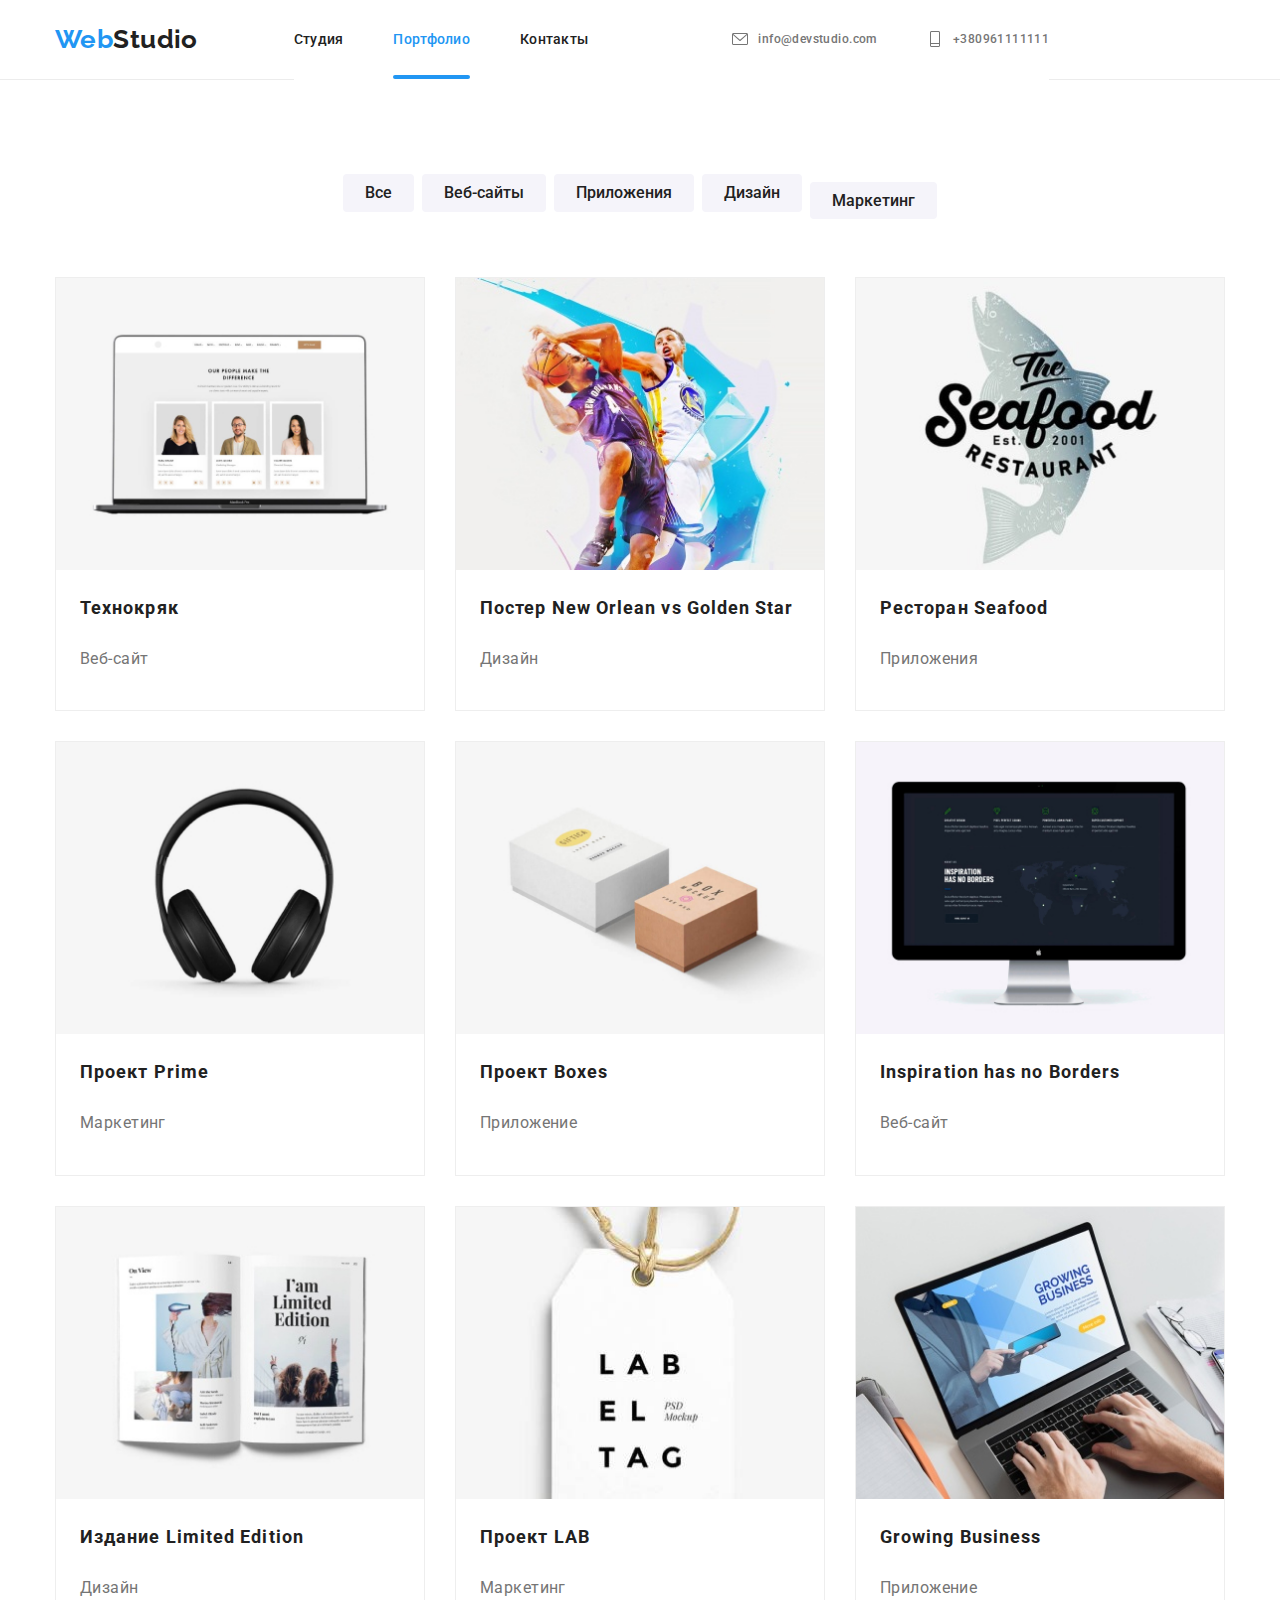
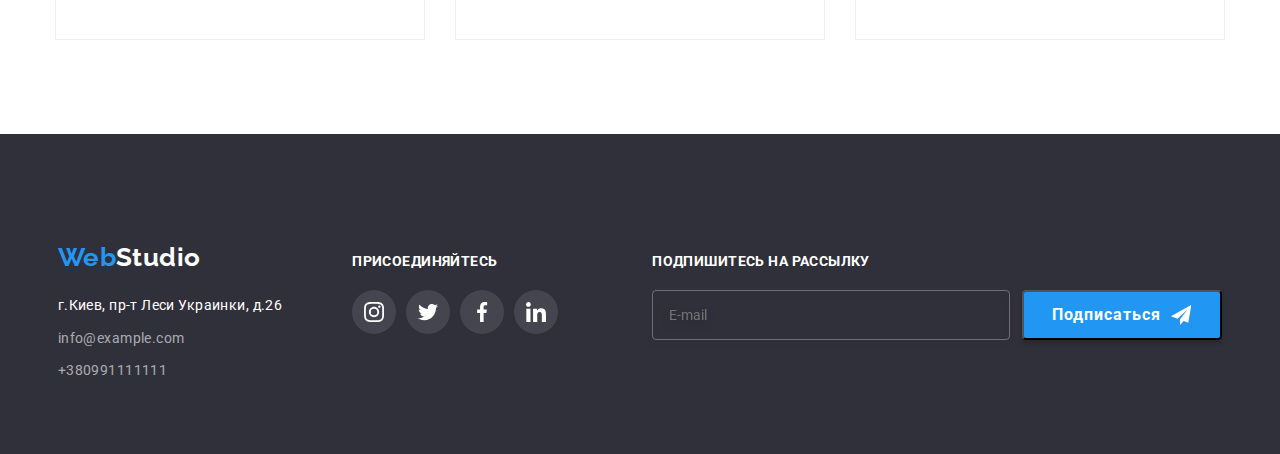
==== commit 08413fae: "Правки" ====
--- a/portfolio.html
+++ b/portfolio.html
@@ -123,34 +123,25 @@
                   <picture>
                     <source
                       srcset="
-                        ./images/desktop/technokryak_w.webp  1x,
-                        ./images/desktop/technokryak_2x.webp 2x,
-                        ./images/desktop/technokryak.jpg     1x,
-                        ./images/desktop/technokryak@2x.jpg  2x
-                      "
-                      type="image/webp"
-                      media="(min-width: 1200px)"
-                    />
-
-                    <source
-                      srcset="
-                        ./images/tablet/techokryak_w.webp  1x,
-                        ./images/tablet/techokryak@2x.webp 2x,
-                        ./images/tablet/techokryak.jpg     1x,
-                        ./images/tablet/techokryak@2x.jpg  2x
-                      "
-                      type="image/webp"
-                      media="(min-width: 768px)"
-                    />
-
-                    <source
-                      srcset="
-                                  ./images/mobile/tchnokryaj_w.webp 1x, 
-                                  ./images/mobile/tchnokryaj_2x.webp 2x
-                                  ./images/mobile/tchnokryaj.jpg 1x, 
-                                  ./images/mobile/tchnokryaj@2x.jpg 2x
-                                  "
-                      type="image/webp"
+                        ./images/desktop/technokryak.jpg    1x,
+                        ./images/desktop/technokryak@2x.jpg 2x
+                      "
+                      media="(min-width: 1200px)"
+                    />
+
+                    <source
+                      srcset="
+                        ./images/tablet/techokryak.jpg    1x,
+                        ./images/tablet/techokryak@2x.jpg 2x
+                      "
+                      media="(min-width: 768px)"
+                    />
+
+                    <source
+                      srcset="
+                        ./images/mobile/tchnokryaj.jpg    1x,
+                        ./images/mobile/tchnokryaj@2x.jpg 2x
+                      "
                       media="(max-width: 767px)"
                     />
 
@@ -183,40 +174,31 @@
                   <picture>
                     <source
                       srcset="
-                        ./images/desktop/goldenstar_w.webp  1x,
-                        ./images/desktop/goldenstar_2x.webp 2x,
-                        ./images/desktop/goldenstar.jpg     1x,
-                        ./images/desktop/goldenstar@2x.jpg  2x
-                      "
-                      type="image/webp"
-                      media="(min-width: 1200px)"
-                    />
-
-                    <source
-                      srcset="
-                        ./images/tablet/golden-star_w.webp  1x,
-                        ./images/tablet/golden-star@2x.webp 2x,
-                        ./images/tablet/golden-star.jpg     1x,
-                        ./images/tablet/golden-star@2x.jpg  2x
-                      "
-                      type="image/webp"
-                      media="(min-width: 768px)"
-                    />
-
-                    <source
-                      srcset="
-                                  ./images/mobile/golden-star_w.webp 1x, 
-                                  ./images/mobile/golden-star_2x.webp 2x
-                                  ./images/mobile/golden-star.jpg 1x, 
-                                  ./images/mobile/golden-star@2x.jpg 2x
-                                  "
-                      type="image/webp"
+                        ./images/desktop/goldenstar.jpg    1x,
+                        ./images/desktop/goldenstar@2x.jpg 2x
+                      "
+                      media="(min-width: 1200px)"
+                    />
+
+                    <source
+                      srcset="
+                        ./images/tablet/golden-star.jpg    1x,
+                        ./images/tablet/golden-star@2x.jpg 2x
+                      "
+                      media="(min-width: 768px)"
+                    />
+
+                    <source
+                      srcset="
+                        ./images/mobile/golden-star.jpg    1x,
+                        ./images/mobile/golden-star@2x.jpg 2x
+                      "
                       media="(max-width: 767px)"
                     />
 
                     <img
                       src=" ./images/desktop/goldenstar.jpg"
-                      alt="Baseball"
+                      alt="Basketball"
                     />
                   </picture>
                   <div class="product-overlay">
@@ -243,34 +225,25 @@
                   <picture>
                     <source
                       srcset="
-                        ./images/desktop/seafood_w.webp  1x,
-                        ./images/desktop/seafood_2x.webp 2x,
-                        ./images/desktop/seafood.jpg     1x,
-                        ./images/desktop/seafood@2x.jpg  2x
-                      "
-                      type="image/webp"
-                      media="(min-width: 1200px)"
-                    />
-
-                    <source
-                      srcset="
-                        ./images/tablet/seafood_w.webp  1x,
-                        ./images/tablet/seafood@2x.webp 2x,
-                        ./images/tablet/seafood.jpg     1x,
-                        ./images/tablet/seafood@2x.jpg  2x
-                      "
-                      type="image/webp"
-                      media="(min-width: 768px)"
-                    />
-
-                    <source
-                      srcset="
-                                  ./images/mobile/seafood_w.webp 1x, 
-                                  ./images/mobile/seafood_2x.webp 2x
-                                  ./images/mobile/seafood.jpg 1x, 
-                                  ./images/mobile/seafood@2x.jpg 2x
-                                  "
-                      type="image/webp"
+                        ./images/desktop/seafood.jpg    1x,
+                        ./images/desktop/seafood@2x.jpg 2x
+                      "
+                      media="(min-width: 1200px)"
+                    />
+
+                    <source
+                      srcset="
+                        ./images/tablet/seafood.jpg    1x,
+                        ./images/tablet/seafood@2x.jpg 2x
+                      "
+                      media="(min-width: 768px)"
+                    />
+
+                    <source
+                      srcset="
+                        ./images/mobile/seafood.jpg    1x,
+                        ./images/mobile/seafood@2x.jpg 2x
+                      "
                       media="(max-width: 767px)"
                     />
 
@@ -301,34 +274,25 @@
                   <picture>
                     <source
                       srcset="
-                        ./images/desktop/headphones_w.webp  1x,
-                        ./images/desktop/headphones_2x.webp 2x,
-                        ./images/desktop/headphones.jpg     1x,
-                        ./images/desktop/headphones@2x.jpg  2x
-                      "
-                      type="image/webp"
-                      media="(min-width: 1200px)"
-                    />
-
-                    <source
-                      srcset="
-                        ./images/tablet/prime_w.webp  1x,
-                        ./images/tablet/prime@2x.webp 2x,
-                        ./images/tablet/prime.jpg     1x,
-                        ./images/tablet/prime@2x.jpg  2x
-                      "
-                      type="image/webp"
-                      media="(min-width: 768px)"
-                    />
-
-                    <source
-                      srcset="
-                                  ./images/mobile/prime_w.webp 1x, 
-                                  ./images/mobile/prime_2x.webp 2x
-                                  ./images/mobile/prime.jpg 1x, 
-                                  ./images/mobile/prime@2x.jpg 2x
-                                  "
-                      type="image/webp"
+                        ./images/desktop/headphones.jpg    1x,
+                        ./images/desktop/headphones@2x.jpg 2x
+                      "
+                      media="(min-width: 1200px)"
+                    />
+
+                    <source
+                      srcset="
+                        ./images/tablet/prime.jpg    1x,
+                        ./images/tablet/prime@2x.jpg 2x
+                      "
+                      media="(min-width: 768px)"
+                    />
+
+                    <source
+                      srcset="
+                        ./images/mobile/prime.jpg    1x,
+                        ./images/mobile/prime@2x.jpg 2x
+                      "
                       media="(max-width: 767px)"
                     />
 
@@ -359,34 +323,25 @@
                   <picture>
                     <source
                       srcset="
-                        ./images/desktop/boxes_w.webp  1x,
-                        ./images/desktop/boxes_2x.webp 2x,
-                        ./images/desktop/boxes.jpg     1x,
-                        ./images/desktop/boxes@2x.jpg  2x
-                      "
-                      type="image/webp"
-                      media="(min-width: 1200px)"
-                    />
-
-                    <source
-                      srcset="
-                        ./images/tablet/boxes_w.webp  1x,
-                        ./images/tablet/boxes@2x.webp 2x,
-                        ./images/tablet/boxes.jpg     1x,
-                        ./images/tablet/boxes@2x.jpg  2x
-                      "
-                      type="image/webp"
-                      media="(min-width: 768px)"
-                    />
-
-                    <source
-                      srcset="
-                                  ./images/mobile/boxes_w.webp 1x, 
-                                  ./images/mobile/boxes_2x.webp 2x
-                                  ./images/mobile/boxes.jpg 1x, 
-                                  ./images/mobile/boxes@2x.jpg 2x
-                                  "
-                      type="image/webp"
+                        ./images/desktop/boxes.jpg    1x,
+                        ./images/desktop/boxes@2x.jpg 2x
+                      "
+                      media="(min-width: 1200px)"
+                    />
+
+                    <source
+                      srcset="
+                        ./images/tablet/boxes.jpg    1x,
+                        ./images/tablet/boxes@2x.jpg 2x
+                      "
+                      media="(min-width: 768px)"
+                    />
+
+                    <source
+                      srcset="
+                        ./images/mobile/boxes.jpg    1x,
+                        ./images/mobile/boxes@2x.jpg 2x
+                      "
                       media="(max-width: 767px)"
                     />
 
@@ -414,34 +369,25 @@
                   <picture>
                     <source
                       srcset="
-                        ./images/desktop/desktop_w.webp  1x,
-                        ./images/desktop/desktop_2x.webp 2x,
-                        ./images/desktop/desktop.jpg     1x,
-                        ./images/desktop/desktop@2x.jpg  2x
-                      "
-                      type="image/webp"
-                      media="(min-width: 1200px)"
-                    />
-
-                    <source
-                      srcset="
-                        ./images/tablet/inspiration_w.webp  1x,
-                        ./images/tablet/inspiration@2x.webp 2x,
-                        ./images/tablet/inspiration.jpg     1x,
-                        ./images/tablet/inspiration@2x.jpg  2x
-                      "
-                      type="image/webp"
-                      media="(min-width: 768px)"
-                    />
-
-                    <source
-                      srcset="
-                                  ./images/mobile/inspirations_w.webp 1x, 
-                                  ./images/mobile/inspirations_2x.webp 2x
-                                  ./images/mobile/inspirations.jpg 1x, 
-                                  ./images/mobile/inspirations@2x.jpg 2x
-                                  "
-                      type="image/webp"
+                        ./images/desktop/desktop.jpg    1x,
+                        ./images/desktop/desktop@2x.jpg 2x
+                      "
+                      media="(min-width: 1200px)"
+                    />
+
+                    <source
+                      srcset="
+                        ./images/tablet/inspiration.jpg    1x,
+                        ./images/tablet/inspiration@2x.jpg 2x
+                      "
+                      media="(min-width: 768px)"
+                    />
+
+                    <source
+                      srcset="
+                        ./images/mobile/inspirations.jpg    1x,
+                        ./images/mobile/inspirations@2x.jpg 2x
+                      "
                       media="(max-width: 767px)"
                     />
 
@@ -472,34 +418,25 @@
                   <picture>
                     <source
                       srcset="
-                        ./images/desktop/limited-edition_w.webp  1x,
-                        ./images/desktop/limited-edition_2x.webp 2x,
-                        ./images/desktop/limited-edition.jpg     1x,
-                        ./images/desktop/limited-edition@2x.jpg  2x
-                      "
-                      type="image/webp"
-                      media="(min-width: 1200px)"
-                    />
-
-                    <source
-                      srcset="
-                        ./images/tablet/limited_w.webp  1x,
-                        ./images/tablet/limited@2x.webp 2x,
-                        ./images/tablet/limited.jpg     1x,
-                        ./images/tablet/limited@2x.jpg  2x
-                      "
-                      type="image/webp"
-                      media="(min-width: 768px)"
-                    />
-
-                    <source
-                      srcset="
-                                  ./images/mobile/limited_w.webp 1x, 
-                                  ./images/mobile/limited_2x.webp 2x
-                                  ./images/mobile/limited.jpg 1x, 
-                                  ./images/mobile/limited@2x.jpg 2x
-                                  "
-                      type="image/webp"
+                        ./images/desktop/limited-edition.jpg    1x,
+                        ./images/desktop/limited-edition@2x.jpg 2x
+                      "
+                      media="(min-width: 1200px)"
+                    />
+
+                    <source
+                      srcset="
+                        ./images/tablet/limited.jpg    1x,
+                        ./images/tablet/limited@2x.jpg 2x
+                      "
+                      media="(min-width: 768px)"
+                    />
+
+                    <source
+                      srcset="
+                        ./images/mobile/limited.jpg    1x,
+                        ./images/mobile/limited@2x.jpg 2x
+                      "
                       media="(max-width: 767px)"
                     />
 
@@ -530,34 +467,25 @@
                   <picture>
                     <source
                       srcset="
-                        ./images/desktop/lab_w.webp  1x,
-                        ./images/desktop/lab_2x.webp 2x,
-                        ./images/desktop/lab.jpg     1x,
-                        ./images/desktop/lab@2x.jpg  2x
-                      "
-                      type="image/webp"
-                      media="(min-width: 1200px)"
-                    />
-
-                    <source
-                      srcset="
-                        ./images/tablet/lab_w.webp  1x,
-                        ./images/tablet/lab@2x.webp 2x,
-                        ./images/tablet/lab.jpg     1x,
-                        ./images/tablet/lab@2x.jpg  2x
-                      "
-                      type="image/webp"
-                      media="(min-width: 768px)"
-                    />
-
-                    <source
-                      srcset="
-                                ./images/mobile/lab_w.webp 1x, 
-                                ./images/mobile/lab_2x.webp 2x
-                                ./images/mobile/lab.jpg 1x, 
-                                ./images/mobile/lab@2x.jpg 2x
-                                "
-                      type="image/webp"
+                        ./images/desktop/lab.jpg    1x,
+                        ./images/desktop/lab@2x.jpg 2x
+                      "
+                      media="(min-width: 1200px)"
+                    />
+
+                    <source
+                      srcset="
+                        ./images/tablet/lab.jpg    1x,
+                        ./images/tablet/lab@2x.jpg 2x
+                      "
+                      media="(min-width: 768px)"
+                    />
+
+                    <source
+                      srcset="
+                        ./images/mobile/lab.jpg    1x,
+                        ./images/mobile/lab@2x.jpg 2x
+                      "
                       media="(max-width: 767px)"
                     />
 
@@ -585,34 +513,25 @@
                   <picture>
                     <source
                       srcset="
-                        ./images/desktop/growing-business_w.webp  1x,
-                        ./images/desktop/growing-business_2x.webp 2x,
-                        ./images/desktop/growing-business.jpg     1x,
-                        ./images/desktop/growing-business@2x.jpg  2x
-                      "
-                      type="image/webp"
-                      media="(min-width: 1200px)"
-                    />
-
-                    <source
-                      srcset="
-                        ./images/tablet/business_w.webp  1x,
-                        ./images/tablet/business@2x.webp 2x,
-                        ./images/tablet/business.jpg     1x,
-                        ./images/tablet/business@2x.jpg  2x
-                      "
-                      type="image/webp"
-                      media="(min-width: 768px)"
-                    />
-
-                    <source
-                      srcset="
-                                  ./images/mobile/growing_w.webp 1x, 
-                                  ./images/mobile/growing_2x.webp 2x
-                                  ./images/mobile/growing.jpg 1x, 
-                                  ./images/mobile/growing@2x.jpg 2x
-                                  "
-                      type="image/webp"
+                        ./images/desktop/growing-business.jpg    1x,
+                        ./images/desktop/growing-business@2x.jpg 2x
+                      "
+                      media="(min-width: 1200px)"
+                    />
+
+                    <source
+                      srcset="
+                        ./images/tablet/business.jpg    1x,
+                        ./images/tablet/business@2x.jpg 2x
+                      "
+                      media="(min-width: 768px)"
+                    />
+
+                    <source
+                      srcset="
+                        ./images/mobile/growing.jpg    1x,
+                        ./images/mobile/growing@2x.jpg 2x
+                      "
                       media="(max-width: 767px)"
                     />
 
--- a/css/main.min.css
+++ b/css/main.min.css
@@ -1,2 +1,2 @@
-html{font-size:62.5%}body{color:#212121;background-color:#fff;font-family:Roboto, sans-serif;font-weight:400;font-size:1.4rem;line-height:1.7;letter-spacing:0.03em}body.modal-open{overflow:hidden}img{display:block;max-width:100%;height:auto}ul{list-style:none;padding:0;margin:0;justify-content:center;align-items:center}a{display:block;text-decoration:none}.link .logotype{color:#212121;padding-top:25px;padding-bottom:25px}@media screen and (min-width: 768px){.link.logo{display:flex;flex-wrap:nowrap;justify-content:space-between;width:100%;margin-right:96px;padding-top:26px;padding-bottom:26px}}.logotype{font-family:Raleway, sans-serif;font-weight:700;font-size:26px;line-height:1.19;color:#212121}.logo{color:#2196f3}.footer .logotype{color:#fff}.menu__button{display:inline-flex;justify-content:flex-end;margin:0;padding:0;border:none;background-color:transparent}@media screen and (min-width: 768px){.menu__button{display:none}}.menu__button .icon-close_nav{display:none}.menu__button.is-open .icon-close_nav{display:block}.menu__button.is-open .icon-menu_nav{display:none}.menu__button--icon{display:inline-block;fill:currentColor}.menu__button .menu__button--icon:hover,.menu__button .menu__button--icon:focus{fill:#2196f3}.page-header__menu{background-color:#fff;border-top:1px solid #ececec;box-shadow:0px 1px 3px rgba(0,0,0,0.16),0px 2px 4px rgba(0,0,0,0.08),0px 4px 8px rgba(0,0,0,0.04);padding:60px 15px;margin-left:auto;margin-right:auto;text-align:center}@media screen and (max-width: 767px){.page-header__menu{display:none;position:absolute;top:100%;left:0;width:100%}.page-header__menu .is-open{display:block}}@media (min-width: 768px){.page-header__menu{display:flex;padding:0;flex-grow:1;height:80px;border:none;box-shadow:none}}.page-header__menu.is-open{display:inline-block;text-align:center;z-index:3}.page-header__nav{color:#212121;font-weight:500;line-height:1.14;letter-spacing:0.02em;font-size:18px}@media (min-width: 768px){.page-header__nav{font-size:14px;display:flex;align-items:center;justify-content:center}}.page-header__contacts{display:flex;align-items:center;justify-content:center}.button{display:inline-block;border-radius:4px;min-width:200px;padding:10px 32px;text-decoration:none;background-color:#2196f3;color:#fff;font-weight:700;font-size:16px;line-height:1.88;letter-spacing:0.06em;box-shadow:0px 4px 4px rgba(0,0,0,0.15);cursor:pointer}.button:hover,.button:focus{color:#757575;transition:color 250ms cubic-bezier(0.075, 0.82, 0.165, 1)}.button.submit{display:flex;align-items:center;width:200px;height:50px;padding-left:28px;padding-right:29px;margin-left:12px;cursor:pointer}.modal__btn-close{position:absolute;display:inline-flex;align-items:center;justify-content:center;width:30px;height:30px;border-radius:50%;top:8px;right:8px;cursor:pointer;background-color:#fff;border:1px solid rgba(0,0,0,0.1)}.modal__btn-close:hover .close-icon{fill:#2196f3}.button.form__send{padding-left:56px;padding-right:55px;cursor:pointer;margin-top:20px}.portfolio__btn-list{list-style:none;padding:0;margin:0;display:flex;flex-wrap:wrap;justify-content:start;align-items:center;margin-bottom:50px}@media screen and (min-width: 768px){.portfolio__btn-list{justify-content:center}}.portfolio__btn{display:block;border-radius:4px;padding:6px 22px;font-family:inherit;text-decoration:none;text-align:center;justify-content:center;font-weight:500;font-size:16px;line-height:1.6;color:#212121;background-color:#f5f4fa;border:0;transition:background-color 250ms cubic-bezier(0.4, 0, 0.2, 1);cursor:pointer}.portfolio__btn:hover,.portfolio__btn:focus{color:#fff;background-color:#2196f3;outline:none;box-shadow:0px 3px 1px rgba(0,0,0,0.1),0px 1px 2px rgba(0,0,0,0.08),0px 2px 2px rgba(0,0,0,0.12);transition:background-color 250ms cubic-bezier(0.4, 0, 0.2, 1)}.socialicons.list{display:flex;justify-content:center;align-items:center}.icon{width:20px;height:20px}.socialicons-item:not(:last-child){margin-right:10px}.socialicons-link{display:flex;justify-content:center;align-items:center;width:44px;height:44px;border-radius:50%;fill:#afb1b8;transition:fill 250ms cubic-bezier(0.4, 0, 0.2, 1)}.socialicons-link:hover,.socialicons-link:focus{background-color:#2196f3;transition:background-color 250ms cubic-bezier(0.4, 0, 0.2, 1)}.socialicons-link:hover:hover .icon,.socialicons-link:hover:focus .icon,.socialicons-link:focus:hover .icon,.socialicons-link:focus:focus .icon{fill:#fff;transition:fill 250ms cubic-bezier(0.4, 0, 0.2, 1)}.contacts a{color:#757575;display:inline-flex;align-items:center;justify-content:center;font-style:normal;font-weight:500;font-size:18px;text-decoration:none;transition:250ms cubic-bezier(0.4, 0, 0.2, 1)}@media screen and (min-width: 768px){.contacts a{font-size:12px;display:flex;padding-top:5px;padding-bottom:5px}}.contacts-item:active{color:red}@media screen and (min-width: 767px){.contacts-item:not(:last-child){margin-left:20px}}@media screen and (min-width: 1199px){.contacts-item:not(:last-child){margin-right:50px}}@media screen and (min-width: 768px){.contacts.list{margin-left:84px}}@media screen and (min-width: 1199px){.contacts{display:flex}}@media screen and (min-width: 1200px){.contact.list{flex-wrap:nowrap;margin-left:305px;padding-top:32px;padding-bottom:32px}}.address{color:#fff;font-size:14px;line-height:1.7;font-style:normal;margin-top:20px;margin-bottom:9px}.connect a{display:block;color:rgba(255,255,255,0.6);font-style:normal;text-decoration:none}.tel-number{margin-top:9px}.contacts>.svg{display:block;width:16px;height:16px;fill:currentColor;margin-right:10px}.backdrop.is-hidden{visibility:hidden;opacity:0;pointer-events:none;transition:300ms linear 70ms}.backdrop{position:fixed;top:0;left:0;width:100%;height:100%;padding-left:15px;padding-right:15px;background-color:rgba(0,0,0,0.2);overflow-y:scroll;visibility:visible;opacity:1;transition:500ms cubic-bezier(0.4, 0, 0.2, 1)}.backdrop.is-hidden .modal{transform:translate(-50%, -50%) scale(0.9)}.modal{position:absolute;top:50%;left:50%;transform:translate(-50%, -50%) scale(1);width:100%;max-width:450px;height:609px;padding:25px;line-height:1.14;letter-spacing:0.01em;text-align:center;color:#757575;background-color:#fff;box-shadow:0px 1px 3px rgba(0,0,0,0.12),0px 1px 1px rgba(0,0,0,0.14),0px 2px 1px rgba(0,0,0,0.2);border-radius:4px;opacity:1;transition:opacity 250ms cubic-bezier(0.4, 0, 0.2, 1),transform 250ms cubic-bezier(0.4, 0, 0.2, 1)}@media (max-width: 479px){.modal{width:calc(100% - 2 * 15px)}}.modal__title{margin:0;margin-bottom:20px;font-weight:700;font-size:20px;line-height:1, 15;text-align:center;color:#212121}.close-icon{display:flex;width:11px;height:11px;fill:#000000;transition:fill 250ms cubic-bezier(0.4, 0, 0.2, 1)}.form{padding:0;margin:0;height:40px}.form__field{display:block;position:relative;margin-bottom:28px}.form__label{position:absolute;top:0;left:0;transform:translateY(-100%);background-color:#fff;font-size:12px;line-height:1.17;letter-spacing:0.01em;transition:transform 250ms linear}.form__input{margin:0;margin-top:4px;padding:12px;padding-left:42px;width:100%;height:40px;color:#212121;border:1px solid rgba(33,33,33,0.2);border-radius:4px;transition:border-color 250ms cubic-bezier(0.4, 0, 0.2, 1)}.form__input:focus{border-color:#2196f3;outline:none;cursor:pointer}.form__input-icon{position:absolute;top:50%;left:12px;width:18px;height:18px;transform:translateY(-40%);fill:#212121;transition:fill 250ms cubic-bezier(0.4, 0, 0.2, 1)}.form__input:focus ~ .form__input-icon,.form__input:not(:placeholder-shown) ~ .form__input-icon{fill:#2196f3}.form__input.comment{height:120px;padding-top:12px;padding-left:16px;white-space:nowrap;resize:none}.modal__policy-link{display:block;margin-left:5px;text-decoration:underline;color:#2196f3}.checkbox__label{cursor:pointer;margin-bottom:30px;font-size:12px}@media (min-width: 768px){.checkbox__label{display:flex;align-items:center}}.checkbox{position:absolute;width:1px;height:1px;margin:-1px;border:0;padding:0;clip:rect(0 0 0 0);overflow:hidden}.checkbox__icon-check{display:inline-block;width:16px;height:15px;margin-right:7px;border:2px solid #212121;border-radius:2px;transition:transform 250ms cubic-bezier(0.4, 0, 0.2, 1)}.checkbox:checked+.checkbox__icon-check{background-color:#2196f3;background-image:url(../images/icon-check.svg);background-size:contain;background-clip:border-box;background-position:center;border-color:#2196f3;background-repeat:no-repeat}.checkbox-text{font-size:12px}@media (min-width: 1200px){.checkbox-text{font-size:14px}}.section-titles{font-weight:700;font-size:36px;line-height:1.16;text-align:center;margin-top:0;margin-bottom:50px}.container{width:100%;padding-left:15px;padding-right:15px;margin-left:auto;margin-right:auto}@media (min-width: 480px){.container{width:480px}}@media (min-width: 768px){.container{width:768px}}@media (min-width: 1200px){.container{width:1200px}}.container.main-container{position:relative;height:60px;width:100%;padding:0 15px;display:flex;align-items:center;justify-content:space-between}@media (min-width: 480px){.container.main-container{width:480px}}@media (min-width: 768px){.container.main-container{width:768px;padding-top:10px;padding-bottom:10px}}@media (min-width: 1200px){.container.main-container{width:1200px}}.no-padding{padding-top:0;padding-bottom:0}.section{padding-top:60px;padding-bottom:60px}.section.quolity{padding-top:94px}.quolity-caption{display:none}@media screen and (min-width: 768px){.quolity-list{display:flex;margin:-15px;flex-wrap:wrap;align-items:start}}@media screen and (min-width: 1200px){.quolity-list{margin:0;flex-wrap:nowrap}}.quolity-item{display:block;text-align:center}@media screen and (min-width: 768px){.quolity-item{margin:15px;width:354px}}@media screen and (min-width: 1200px){.quolity-item:nth-child(4n){margin-right:0}}@media screen and (min-width: 1200px){.quolity-item{width:calc((100% -30px * 3) / 4)}}@media screen and (max-width: 767px){.quolity-item:not(:last-child){margin-bottom:30px}}@media screen and (min-width: 768px) and (max-width: 1199px){.quolity-item:nth-child(2n){margin-right:0px}}.quolity-item::before{display:block;content:"";height:120px;outline:1px transparent;background-repeat:no-repeat;background-color:#f5f4fa;background-position:center}.icon-microscope::before{background-image:url(../images/antenna.svg)}.icon-intime::before{background-image:url(../images/clock.svg)}.icon-planing::before{background-image:url(../images/planer.svg)}.icon-techno::before{background-image:url(../images/astronaut.svg)}.quolity-title{font-weight:700;font-size:14px;text-transform:uppercase;line-height:1.14}.quolity-text{color:#757575;font-size:14px;line-height:1.7;margin-top:0;margin-bottom:0;display:inline-block;width:100%;text-align:justify}.section.staff{background-color:#f5f4fa;padding-top:94px;padding-bottom:94px}@media screen and (min-width: 768px){.staff.list{display:flex;flex-wrap:wrap}}@media screen and (min-width: 1200px){.staff.list{flex-wrap:nowrap}}.staff-title{font-weight:500;font-size:16px;line-height:1.18;margin-top:30px;margin-bottom:10px;text-align:center}.staff-item{width:100%;box-shadow:0px 1px 3px rgba(0,0,0,0.12),0px 1px 1px rgba(0,0,0,0.14),0px 2px 1px rgba(0,0,0,0.2);border-radius:0px 0px 4px 4px}.staff-item:not(:last-child){margin-bottom:60px}@media (min-width: 768px){.staff-item:nth-child(-n+2){margin-bottom:30px}}@media screen and (max-width: 1199px) and (min-width: 768px){.staff-item{width:calc((100% - 2 * 30px) / 2);margin-right:30px}}@media screen and (min-width: 1199px){.staff-item{width:calc((100% - 30px * 3) / 4)}}.staff-item:not(:last-child){margin-right:30px}.staff-text{color:#757575;font-size:16px;line-height:1.18;margin-top:0;text-align:center}.staff-card{padding-top:16px;padding-right:32px;padding-left:32px;padding-bottom:30px}@media screen and (max-width: 1199px){.section.service{display:none}}.service{display:flex;flex-wrap:wrap}.section.service{padding-top:94px;padding-bottom:94px}.service-item{position:relative;width:calc((100% - 30px * 2) / 3)}.service-item:not(:last-child){margin-right:30px}.service-item::before{display:inline-block;position:absolute;content:"";top:77%;width:100%;height:23%;background-color:rgba(47,48,58,0.8)}.service-text{font-weight:700;line-height:1.14;text-transform:uppercase;color:#fff;margin:0;position:absolute;bottom:9%;right:0%;transform:translateX(-45%)}.clients.section{padding-top:94px;padding-bottom:94px}.clients.list{display:flex;flex-wrap:wrap;margin:-15px}@media screen and (min-width: 1200px){.clients.list{flex-wrap:nowrap}}.clients_link{display:flex;justify-content:center;align-items:center;padding:0;margin:0;width:100%;height:100%;color:#afb1b8;border:1px solid #afb1b8;border-radius:4px}.clients_link:hover,.clients_link:focus{color:#2196f3;border:1px solid #2196f3;transition:color 250ms cubic-bezier(0.4, 0, 0.2, 1)}.clients_link:hover:hover .label,.clients_link:hover:focus .label,.clients_link:focus:hover .label,.clients_link:focus:focus .label{fill:#2196f3;transition:fill 250ms cubic-bezier(0.4, 0, 0.2, 1)}.client.label{fill:currentColor}.client:nth-child(1){width:45px;height:50px}.client:nth-child(2){width:40px;height:52px}.client:nth-child(3){width:41px;height:43px}.client:nth-child(4){width:80px;height:42px}.client:nth-child(5){width:59px;height:47px}.client:nth-child(6){width:89px;height:46px}.clients-item{margin:15px;width:calc((100% - 2 * 30px) / 2);height:90px}@media screen and (min-width: 768px){.clients-item{width:calc((100% - 3 * 30px) / 3)}}@media screen and (min-width: 1200px){.clients-item{width:calc((100% - 6 * 30px) / 6)}}@media screen and (min-width: 1200px){.clients-item:not(:last-child){margin-right:30px}}.page__header .flexbox{justify-content:flex-end;align-items:center}.page__header{height:60px;position:relative;background-color:#fff}@media screen and (min-width: 767px){.page__header{border-bottom:1px solid #ececec;height:80px;width:100%;display:flex;align-items:center}}@media screen and (min-width: 767px){.nav-item:not(:last-child){margin-right:50px}}@media screen and (max-width: 767px){.nav-item:not(:last-child){margin-bottom:40px}}@media screen and (max-width: 767px){.site-nav{margin-bottom:40px}}@media screen and (min-width: 768px){.site-nav{display:flex}}.site-nav .link{display:inline-block;color:#212121;font-size:18px;transition:color 250ms cubic-bezier(0.4, 0, 0.2, 1)}@media screen and (min-width: 768px){.site-nav .link{padding-top:32px;padding-bottom:32px;font-size:14px;text-align:center}}.site-nav .link.current{color:#2196f3;position:relative;text-align:center}.site-nav .link.current::after{position:absolute;left:0;bottom:0;display:inline-block;content:"";width:100%;height:4px;background-color:#2196f3;border-radius:2px}.site-nav .site-nav .link .contacts a{font-weight:500;font-size:14px;line-height:1.14;letter-spacing:0.02em}.site-nav .site-nav .link:hover,.site-nav .site-nav .link:focus{color:#2196f3;transition:color 250ms cubic-bezier(0.4, 0, 0.2, 1)}.site-nav .site-nav .link:active{color:red}.site-nav .link:hover,.site-nav .link:focus{color:#2196f3;transition:color 250ms cubic-bezier(0.4, 0, 0.2, 1)}.site-nav .page-header .navigation{position:relative;align-items:center;justify-content:space-between;min-height:80px}.navigation{display:flex;align-items:center;justify-content:space-between}@media screen and (max-width: 767px){.navigation{width:100%}}.hero-container{display:flex;flex-direction:column;justify-content:center;align-items:center;background-position:50% 50%;background-color:#2f303a;max-width:100%;min-height:400px;margin-left:auto;margin-right:auto;outline:1px solid transparent;background-image:linear-gradient(rgba(47,48,58,0.4), rgba(47,48,58,0.4)),url(../images/mobile/Header_img.webp),url(../images/mobile/Header_img.jpg);background-repeat:no-repeat;background-position:center;background-size:cover}@media screen and (min-device-pixel-ratio: 2), screen and (min-resolution: 192dpi), screen and (min-resolution: 2dppx){.hero-container{background-image:linear-gradient(rgba(47,48,58,0.4), rgba(47,48,58,0.4)),url(../images/mobile/Header_img@2x.jpg),url(../images/mobile/Header_img@2x.jpg)}}@media screen and (min-width: 768px) and (min-device-pixel-ratio: 2), screen and (min-width: 768px) and (min-resolution: 192dpi), screen and (min-width: 768px) and (min-resolution: 2dppx){.hero-container{background-image:linear-gradient(rgba(47,48,58,0.4), rgba(47,48,58,0.4)),url(../images/tablet/Header_img@2x.webp),url(../images/tablet/Header_img@2x.jpg)}}@media screen and (min-width: 768px) and (min-width: 1200px) and (min-device-pixel-ratio: 2), screen and (min-width: 768px) and (min-width: 1200px) and (min-resolution: 192dpi), screen and (min-width: 768px) and (min-width: 1200px) and (min-resolution: 2dppx){.hero-container{background-image:linear-gradient(rgba(47,48,58,0.4), rgba(47,48,58,0.4)),url(../images/desktop/bcg_2x.webp),url(../images/desktop/bcg@2x.jpg)}}@media screen and (min-width: 768px) and (max-width: 1199px){.hero-container .hero-container{max-width:768px;height:400px;background-image:linear-gradient(rgba(47,48,58,0.4), rgba(47,48,58,0.4)),url(../images/tablet/Header_img.webp),url(../images/tablet/Header_img.jpg);background-size:768px, 400px;background-position:center;background-repeat:no-repeat}}@media (min-width: 768px) and (min-width: 1200px){.hero-container{max-width:1600px;height:600px;background-image:linear-gradient(rgba(47,48,58,0.4), rgba(47,48,58,0.4)),url(../images/desktop/bcg.webp),url(../images/desktop/bcg.jpg);background-size:1600px, 600px;background-position:center;background-repeat:no-repeat}}.hero-container .hero-title{margin-top:0;margin-bottom:30px;margin-left:auto;margin-right:auto;text-align:center;color:#fff;font-weight:900;font-size:26px;line-height:1.36;letter-spacing:0.06em;text-transform:uppercase;max-width:696px}@media (min-width: 1200px){.hero-container .hero-title{font-size:44px}}.footer{background-color:#2f303a;padding-top:60px;padding-bottom:60px}@media screen and (max-width: 767px){.contacts-block .footer-icons-block{margin-bottom:60px}}@media (min-width: 768px){.wrapper-tablet{display:flex;flex-direction:row;align-items:baseline}}.footer-link{background-color:rgba(255,255,255,0.1)}.footer-link>.icon{fill:#fff}@media (min-width: 768px){.mailing.block{margin-top:60px}}@media (min-width: 1200px){.mailing.block{margin-left:94px}}.container.flexbox{display:flex;flex-direction:column;align-items:center;text-align:center}@media (min-width: 1200px){.container.flexbox{display:flex;align-items:baseline;flex-direction:row;justify-content:center}}@media screen and (min-width: 320px){.footer-icons-block{margin-bottom:60px;margin-top:60px}}@media (min-width: 768px){.footer-icons-block{margin-left:70px}}.follow{display:block;font-weight:400;line-height:1.14;text-transform:uppercase;color:#fff;margin-top:0;margin-bottom:20px;text-align:center}@media (min-width: 1200px){.follow{font-weight:700}}.form-field.footer-form-field{margin-bottom:0}.mailing-form{position:relative;display:flex;justify-content:center;flex-direction:column;align-items:center}@media (min-width: 1200px){.mailing-form{align-items:flex-start;flex-direction:initial}}@media (min-width: 1200px){.contacts-block{text-align:start}}.mail-input{width:92vw;height:50px;padding-left:16px;margin-bottom:20px;color:#fff;border:1px solid rgba(255,255,255,0.3);box-sizing:border-box;filter:drop-shadow(0px 4px 4px rgba(0,0,0,0.15));border-radius:4px;background-color:var(--footer-bg-color)}@media (min-width: 768px){.mail-input{width:450px}}@media (min-width: 1200px){.mail-input{width:358px}}.icon-telegram{fill:#fff;width:24px;height:24px;margin-left:10px}.section.portfolio{padding-top:94px;padding-bottom:94px}.hero-title-portfolio{display:none}.work-item{display:flex;text-decoration:none}.work-item:not(:last-child){margin-right:8px}@media screen and (min-width: 768px){.examples.list{display:flex;flex-wrap:wrap;list-style:none;align-items:baseline}}.portfolio__image-thumb{position:relative;overflow:hidden}.product-overlay{display:inline-block;position:absolute;top:0;left:0;width:100%;height:100%;background-color:rgba(33,150,243,0.9);padding:63px 24px;opacity:0;visibility:hidden;transform:translateY(100%);transition:transform var(--transition),opacity var(--transition)}.example-description{display:block;position:absolute;font-size:18px;line-height:1.5;height:100%;width:100%;color:#fff;margin:0;top:75%;left:54%;transform:translate(-50%, -50%)}.portfolio__title{font-style:normal;text-decoration:none;color:#212121;font-weight:700;font-size:18px;line-height:2;letter-spacing:0.06em;margin-top:0}.card-container{padding:20px 24px}.examples__card{display:inline-block;position:relative;border:1px solid #eeeeee;transition:box-shadow var(--transition)}.examples__card:not(:last-child){margin-bottom:30px}@media screen and (min-width: 768px){.examples__card{width:calc((100% - 30px) / 2);margin-right:30px;margin-bottom:30px}}@media screen and (min-width: 768px){.examples__card:nth-last-child(-n+2){margin-bottom:0}}@media screen and (max-width: 1199px){.examples__card:nth-child(2n){margin-right:0}}@media screen and (min-width: 1200px){.examples__card{width:calc((100% - 30px * 2) / 3)}}@media screen and (min-width: 1200px){.examples__card:nth-last-child(-n+3){margin-bottom:0}}@media screen and (min-width: 1200px){.examples__card:nth-child(3n){margin-right:0}}.examples__card:hover .portfolio__image-thumb::before{transform:translateY(0);transition:transform 250ms cubic-bezier(0.4, 0, 0.2, 1)}.examples__card:hover,.examples__card:focus{box-shadow:0px 1px 1px rgba(0,0,0,0.12),0px 4px 4px rgba(0,0,0,0.06),1px 4px 6px rgba(0,0,0,0.16)}.portfolio-text{color:#757575;font-size:16px;line-height:1.88}.example.link:hover .product-overlay,.example.link:focus .product-overlay{transform:translateY(0);opacity:1;visibility:visible;transition:transform 250ms cubic-bezier(0.4, 0, 0.2, 1),opacity 250ms cubic-bezier(0.4, 0, 0.2, 1)}
+html{font-size:62.5%}body{color:#212121;background-color:#fff;font-family:Roboto, sans-serif;font-weight:400;font-size:1.4rem;line-height:1.7;letter-spacing:0.03em}body.modal-open{overflow:hidden}img{display:block;max-width:100%;height:auto}ul{list-style:none;padding:0;margin:0;justify-content:center;align-items:center}a{display:block;text-decoration:none}.link .logotype{color:#212121;padding-top:25px;padding-bottom:25px}@media screen and (min-width: 768px){.link.logo{display:flex;flex-wrap:nowrap;justify-content:space-between;width:100%;margin-right:96px}}.logotype{font-family:Raleway, sans-serif;font-weight:700;font-size:26px;line-height:1.19;color:#212121}.logo{color:#2196f3}.footer .logotype{color:#fff}.menu__button{display:inline-flex;justify-content:flex-end;margin:0;padding:0;border:none;background-color:transparent}@media screen and (min-width: 768px){.menu__button{display:none}}.menu__button .icon-close_nav{display:none}.menu__button.is-open .icon-close_nav{display:block}.menu__button.is-open .icon-menu_nav{display:none}.menu__button--icon{display:inline-block;fill:currentColor}.menu__button .menu__button--icon:hover,.menu__button .menu__button--icon:focus{fill:#2196f3}.page-header__menu{background-color:#fff;border-top:1px solid #ececec;box-shadow:0px 1px 3px rgba(0,0,0,0.16),0px 2px 4px rgba(0,0,0,0.08),0px 4px 8px rgba(0,0,0,0.04);padding:60px 15px;margin-left:auto;margin-right:auto;text-align:center}@media screen and (max-width: 767px){.page-header__menu{display:none;position:absolute;top:100%;left:0;width:100%}.page-header__menu .is-open{display:block}}@media (min-width: 768px){.page-header__menu{display:flex;padding:0;flex-grow:1;height:80px;border:none;box-shadow:none}}.page-header__menu.is-open{display:inline-block;text-align:center;z-index:3}.page-header__nav{color:#212121;font-weight:500;line-height:1.14;letter-spacing:0.02em;font-size:18px}@media (min-width: 768px){.page-header__nav{font-size:14px;display:flex;align-items:center;justify-content:center}}.page-header__contacts{display:flex;align-items:center;justify-content:center}.button{display:inline-block;border-radius:4px;min-width:200px;padding:10px 32px;text-decoration:none;background-color:#2196f3;color:#fff;font-weight:700;font-size:16px;line-height:1.88;letter-spacing:0.06em;box-shadow:0px 4px 4px rgba(0,0,0,0.15);cursor:pointer}.button:hover,.button:focus{color:#757575;transition:color 250ms cubic-bezier(0.075, 0.82, 0.165, 1)}.button.submit{display:flex;align-items:center;width:200px;height:50px;padding-left:28px;padding-right:29px;margin-left:12px;cursor:pointer}.modal__btn-close{position:absolute;display:inline-flex;align-items:center;justify-content:center;width:30px;height:30px;border-radius:50%;top:8px;right:8px;cursor:pointer;background-color:#fff;border:1px solid rgba(0,0,0,0.1)}.modal__btn-close:hover .close-icon{fill:#2196f3}.button.form__send{padding-left:56px;padding-right:55px;cursor:pointer;margin-top:20px}.portfolio__btn-list{list-style:none;padding:0;margin:0;display:flex;flex-wrap:wrap;justify-content:start;align-items:center;margin-bottom:50px}@media screen and (min-width: 768px){.portfolio__btn-list{justify-content:center}}.portfolio__btn{display:block;border-radius:4px;padding:6px 22px;font-family:inherit;text-decoration:none;text-align:center;justify-content:center;font-weight:500;font-size:16px;line-height:1.6;color:#212121;background-color:#f5f4fa;border:0;transition:background-color 250ms cubic-bezier(0.4, 0, 0.2, 1);cursor:pointer}.portfolio__btn:hover,.portfolio__btn:focus{color:#fff;background-color:#2196f3;outline:none;box-shadow:0px 3px 1px rgba(0,0,0,0.1),0px 1px 2px rgba(0,0,0,0.08),0px 2px 2px rgba(0,0,0,0.12);transition:background-color 250ms cubic-bezier(0.4, 0, 0.2, 1)}.socialicons.list{display:flex;justify-content:center;align-items:center}.icon{width:20px;height:20px}.socialicons-item:not(:last-child){margin-right:10px}.socialicons-link{display:flex;justify-content:center;align-items:center;width:44px;height:44px;border-radius:50%;fill:#afb1b8;transition:fill 250ms cubic-bezier(0.4, 0, 0.2, 1)}.socialicons-link:hover,.socialicons-link:focus{background-color:#2196f3;transition:background-color 250ms cubic-bezier(0.4, 0, 0.2, 1)}.socialicons-link:hover:hover .icon,.socialicons-link:hover:focus .icon,.socialicons-link:focus:hover .icon,.socialicons-link:focus:focus .icon{fill:#fff;transition:fill 250ms cubic-bezier(0.4, 0, 0.2, 1)}.contacts a{color:#757575;display:inline-flex;align-items:center;justify-content:center;font-style:normal;font-weight:500;font-size:18px;text-decoration:none;transition:250ms cubic-bezier(0.4, 0, 0.2, 1)}@media screen and (min-width: 768px){.contacts a{font-size:12px;display:flex;padding-top:5px;padding-bottom:5px}}.contacts-item:active{color:red}@media screen and (min-width: 767px){.contacts-item:not(:last-child){margin-left:20px}}@media screen and (min-width: 1199px){.contacts-item:not(:last-child){margin-right:50px}}@media screen and (min-width: 768px){.contacts.list{margin-left:84px}}@media screen and (min-width: 1199px){.contacts{display:flex}}@media screen and (min-width: 1200px){.contact.list{flex-wrap:nowrap;margin-left:305px;padding-top:32px;padding-bottom:32px}}.address{color:#fff;font-size:14px;line-height:1.7;font-style:normal;margin-top:20px;margin-bottom:9px}.connect a{display:block;color:rgba(255,255,255,0.6);font-style:normal;text-decoration:none}.tel-number{margin-top:9px}.contacts>.svg{display:block;width:16px;height:16px;fill:currentColor;margin-right:10px}.backdrop.is-hidden{visibility:hidden;opacity:0;pointer-events:none;transition:300ms linear 70ms}.backdrop{position:fixed;top:0;left:0;width:100%;height:100%;padding-left:15px;padding-right:15px;background-color:rgba(0,0,0,0.2);overflow-y:scroll;visibility:visible;opacity:1;transition:500ms cubic-bezier(0.4, 0, 0.2, 1)}.backdrop.is-hidden .modal{transform:translate(-50%, -50%) scale(0.9)}.modal{position:absolute;top:50%;left:50%;transform:translate(-50%, -50%) scale(1);width:100%;max-width:450px;height:609px;padding:25px;line-height:1.14;letter-spacing:0.01em;text-align:center;color:#757575;background-color:#fff;box-shadow:0px 1px 3px rgba(0,0,0,0.12),0px 1px 1px rgba(0,0,0,0.14),0px 2px 1px rgba(0,0,0,0.2);border-radius:4px;opacity:1;transition:opacity 250ms cubic-bezier(0.4, 0, 0.2, 1),transform 250ms cubic-bezier(0.4, 0, 0.2, 1)}@media (max-width: 479px){.modal{width:calc(100% - 2 * 15px)}}.modal__title{margin:0;margin-bottom:20px;font-weight:700;font-size:20px;line-height:1, 15;text-align:center;color:#212121}.close-icon{display:flex;width:11px;height:11px;fill:#000000;transition:fill 250ms cubic-bezier(0.4, 0, 0.2, 1)}.form{padding:0;margin:0;height:40px}.form__field{display:block;position:relative;margin-bottom:28px}.form__label{position:absolute;top:0;left:0;transform:translateY(-100%);background-color:#fff;font-size:12px;line-height:1.17;letter-spacing:0.01em;transition:transform 250ms linear}.form__input{margin:0;margin-top:4px;padding:12px;padding-left:42px;width:100%;height:40px;color:#212121;border:1px solid rgba(33,33,33,0.2);border-radius:4px;transition:border-color 250ms cubic-bezier(0.4, 0, 0.2, 1)}.form__input:focus{border-color:#2196f3;outline:none;cursor:pointer}.form__input-icon{position:absolute;top:50%;left:12px;width:18px;height:18px;transform:translateY(-40%);fill:#212121;transition:fill 250ms cubic-bezier(0.4, 0, 0.2, 1)}.form__input:focus ~ .form__input-icon,.form__input:not(:placeholder-shown) ~ .form__input-icon{fill:#2196f3}.form__input.comment{height:120px;padding-top:12px;padding-left:16px;white-space:nowrap;resize:none}.modal__policy-link{display:block;margin-left:5px;text-decoration:underline;color:#2196f3}.checkbox__label{cursor:pointer;margin-bottom:30px;font-size:12px}@media (min-width: 768px){.checkbox__label{display:flex;align-items:center}}.checkbox{position:absolute;width:1px;height:1px;margin:-1px;border:0;padding:0;clip:rect(0 0 0 0);overflow:hidden}.checkbox__icon-check{display:inline-block;width:16px;height:15px;margin-right:7px;border:2px solid #212121;border-radius:2px;transition:transform 250ms cubic-bezier(0.4, 0, 0.2, 1)}.checkbox:checked+.checkbox__icon-check{background-color:#2196f3;background-image:url(../images/icon-check.svg);background-size:contain;background-clip:border-box;background-position:center;border-color:#2196f3;background-repeat:no-repeat}.checkbox-text{font-size:12px}@media (min-width: 1200px){.checkbox-text{font-size:14px}}.section-titles{font-weight:700;font-size:36px;line-height:1.16;text-align:center;margin-top:0;margin-bottom:50px}.container{width:100%;padding-left:15px;padding-right:15px;margin-left:auto;margin-right:auto}@media (min-width: 480px){.container{width:480px}}@media (min-width: 768px){.container{width:768px}}@media (min-width: 1200px){.container{width:1200px}}.container.main-container{position:relative;height:60px;width:100%;padding:0 15px;display:flex;align-items:center;justify-content:space-between}@media (min-width: 480px){.container.main-container{width:480px}}@media (min-width: 768px){.container.main-container{width:768px;padding-top:10px;padding-bottom:10px}}@media (min-width: 1200px){.container.main-container{width:1200px}}.no-padding{padding-top:0;padding-bottom:0}.section{padding-top:60px;padding-bottom:60px}.section.quolity{padding-top:94px}.quolity-caption{display:none}@media screen and (min-width: 768px){.quolity-list{display:flex;margin:-15px;flex-wrap:wrap;align-items:start}}@media screen and (min-width: 1200px){.quolity-list{margin:0;flex-wrap:nowrap}}.quolity-item{display:block;text-align:center}@media screen and (min-width: 768px){.quolity-item{margin:15px;width:354px}}@media screen and (min-width: 1200px){.quolity-item:nth-child(4n){margin-right:0}}@media screen and (min-width: 1200px){.quolity-item{width:calc((100% -30px * 3) / 4)}}@media screen and (max-width: 767px){.quolity-item:not(:last-child){margin-bottom:30px}}@media screen and (min-width: 768px) and (max-width: 1199px){.quolity-item:nth-child(2n){margin-right:0px}}.quolity-item::before{display:block;content:"";height:120px;outline:1px transparent;background-repeat:no-repeat;background-color:#f5f4fa;background-position:center}.icon-microscope::before{background-image:url(../images/antenna.svg)}.icon-intime::before{background-image:url(../images/clock.svg)}.icon-planing::before{background-image:url(../images/planer.svg)}.icon-techno::before{background-image:url(../images/astronaut.svg)}.quolity-title{font-weight:700;font-size:14px;text-transform:uppercase;line-height:1.14}.quolity-text{color:#757575;font-size:14px;line-height:1.7;margin-top:0;margin-bottom:0;display:inline-block;width:100%;text-align:start}.section.staff{background-color:#f5f4fa;padding-top:94px;padding-bottom:94px}@media screen and (min-width: 768px){.staff.list{display:flex;flex-wrap:wrap;align-items:baseline}}@media screen and (min-width: 1200px){.staff.list{flex-wrap:nowrap}}.staff-title{font-weight:500;font-size:16px;line-height:1.18;margin-top:30px;margin-bottom:10px;text-align:center}.staff-item{width:100%;box-shadow:0px 1px 3px rgba(0,0,0,0.12),0px 1px 1px rgba(0,0,0,0.14),0px 2px 1px rgba(0,0,0,0.2);border-radius:0px 0px 4px 4px}.staff-item:not(:last-child){margin-bottom:60px}@media (min-width: 768px){.staff-item:nth-child(-n+2){margin-bottom:30px}}@media screen and (max-width: 1199px) and (min-width: 768px){.staff-item{width:calc((100% - 2 * 30px) / 2);margin-right:30px}}@media screen and (min-width: 1199px){.staff-item{width:calc((100% - 30px * 3) / 4)}}.staff-item:not(:last-child){margin-right:30px}.staff-text{color:#757575;font-size:16px;line-height:1.18;margin-top:0;text-align:center}.staff-card{padding-top:16px;padding-right:32px;padding-left:32px;padding-bottom:30px}@media screen and (max-width: 1199px){.section.service{display:none}}.service{display:flex;flex-wrap:wrap}.section.service{padding-top:94px;padding-bottom:94px}.service-item{position:relative;width:calc((100% - 30px * 2) / 3)}.service-item:not(:last-child){margin-right:30px}.service-item::before{display:inline-block;position:absolute;content:"";top:77%;width:100%;height:23%;background-color:rgba(47,48,58,0.8)}.service-text{font-weight:700;line-height:1.14;text-transform:uppercase;color:#fff;margin:0;position:absolute;bottom:9%;right:0%;transform:translateX(-45%)}.clients.section{padding-top:94px;padding-bottom:94px}.clients.list{display:flex;flex-wrap:wrap;margin:-15px}@media screen and (min-width: 1200px){.clients.list{flex-wrap:nowrap}}.clients_link{display:flex;justify-content:center;align-items:center;padding:0;margin:0;width:100%;height:100%;color:#afb1b8;border:1px solid #afb1b8;border-radius:4px}.clients_link:hover,.clients_link:focus{color:#2196f3;border:1px solid #2196f3;transition:color 250ms cubic-bezier(0.4, 0, 0.2, 1)}.clients_link:hover:hover .label,.clients_link:hover:focus .label,.clients_link:focus:hover .label,.clients_link:focus:focus .label{fill:#2196f3;transition:fill 250ms cubic-bezier(0.4, 0, 0.2, 1)}.client.label{fill:currentColor}.client:nth-child(1){width:45px;height:50px}.client:nth-child(2){width:40px;height:52px}.client:nth-child(3){width:41px;height:43px}.client:nth-child(4){width:80px;height:42px}.client:nth-child(5){width:59px;height:47px}.client:nth-child(6){width:89px;height:46px}.clients-item{margin:15px;width:calc((100% - 2 * 30px) / 2);height:90px}@media screen and (min-width: 768px){.clients-item{width:calc((100% - 3 * 30px) / 3)}}@media screen and (min-width: 1200px){.clients-item{width:calc((100% - 6 * 30px) / 6)}}@media screen and (min-width: 1200px){.clients-item:not(:last-child){margin-right:30px}}.page__header .flexbox{justify-content:flex-end;align-items:center}.page__header{height:60px;position:relative;background-color:#fff}@media screen and (min-width: 767px){.page__header{border-bottom:1px solid #ececec;height:80px;width:100%;display:flex;align-items:center}}@media screen and (min-width: 767px){.nav-item:not(:last-child){margin-right:50px}}@media screen and (max-width: 767px){.nav-item:not(:last-child){margin-bottom:40px}}@media screen and (max-width: 767px){.site-nav{margin-bottom:40px}}@media screen and (min-width: 768px){.site-nav{display:flex;margin-right:40px}}.site-nav .link{display:inline-block;color:#212121;font-size:18px;transition:color 250ms cubic-bezier(0.4, 0, 0.2, 1)}@media screen and (min-width: 768px){.site-nav .link{padding-top:32px;padding-bottom:32px;font-size:14px;text-align:center}}.site-nav .link.current{color:#2196f3;position:relative;text-align:center}.site-nav .link.current::after{position:absolute;left:0;bottom:0;display:inline-block;content:"";width:100%;height:4px;background-color:#2196f3;border-radius:2px}.site-nav .site-nav .link .contacts a{font-weight:500;font-size:14px;line-height:1.14;letter-spacing:0.02em}.site-nav .site-nav .link:hover,.site-nav .site-nav .link:focus{color:#2196f3;transition:color 250ms cubic-bezier(0.4, 0, 0.2, 1)}.site-nav .site-nav .link:active{color:red}.site-nav .link:hover,.site-nav .link:focus{color:#2196f3;transition:color 250ms cubic-bezier(0.4, 0, 0.2, 1)}.site-nav .page-header .navigation{position:relative;align-items:center;justify-content:space-between;min-height:80px}.navigation{display:flex;align-items:center;justify-content:space-between}@media screen and (max-width: 767px){.navigation{width:100%}}.hero-container{display:flex;flex-direction:column;justify-content:center;align-items:center;background-position:50% 50%;background-color:#2f303a;max-width:100%;min-height:400px;margin-left:auto;margin-right:auto;outline:1px solid transparent;background-image:linear-gradient(rgba(47,48,58,0.4), rgba(47,48,58,0.4)),url(../images/mobile/Header_img.webp),url(../images/mobile/Header_img.jpg);background-repeat:no-repeat;background-position:center;background-size:cover}@media screen and (min-device-pixel-ratio: 2), screen and (min-resolution: 192dpi), screen and (min-resolution: 2dppx){.hero-container{background-image:linear-gradient(rgba(47,48,58,0.4), rgba(47,48,58,0.4)),url(../images/mobile/Header_img@2x.jpg),url(../images/mobile/Header_img@2x.jpg)}}@media screen and (min-width: 768px) and (min-device-pixel-ratio: 2), screen and (min-width: 768px) and (min-resolution: 192dpi), screen and (min-width: 768px) and (min-resolution: 2dppx){.hero-container{background-image:linear-gradient(rgba(47,48,58,0.4), rgba(47,48,58,0.4)),url(../images/tablet/Header_img@2x.webp),url(../images/tablet/Header_img@2x.jpg)}}@media screen and (min-width: 768px) and (min-width: 1200px) and (min-device-pixel-ratio: 2), screen and (min-width: 768px) and (min-width: 1200px) and (min-resolution: 192dpi), screen and (min-width: 768px) and (min-width: 1200px) and (min-resolution: 2dppx){.hero-container{background-image:linear-gradient(rgba(47,48,58,0.4), rgba(47,48,58,0.4)),url(../images/desktop/bcg_2x.webp),url(../images/desktop/bcg@2x.jpg)}}@media screen and (min-width: 768px) and (max-width: 1199px){.hero-container .hero-container{max-width:768px;height:400px;background-image:linear-gradient(rgba(47,48,58,0.4), rgba(47,48,58,0.4)),url(../images/tablet/Header_img.webp),url(../images/tablet/Header_img.jpg);background-size:768px, 400px;background-position:center;background-repeat:no-repeat}}@media (min-width: 768px) and (min-width: 1200px){.hero-container{max-width:1600px;height:600px;background-image:linear-gradient(rgba(47,48,58,0.4), rgba(47,48,58,0.4)),url(../images/desktop/bcg.webp),url(../images/desktop/bcg.jpg);background-size:1600px, 600px;background-position:center;background-repeat:no-repeat}}.hero-container .hero-title{margin-top:0;margin-bottom:30px;margin-left:auto;margin-right:auto;text-align:center;color:#fff;font-weight:900;font-size:26px;line-height:1.36;letter-spacing:0.06em;text-transform:uppercase;max-width:696px}@media (min-width: 1200px){.hero-container .hero-title{font-size:44px}}.footer{background-color:#2f303a;padding-top:60px;padding-bottom:60px}@media screen and (max-width: 767px){.contacts-block .footer-icons-block{margin-bottom:60px}}@media (min-width: 768px){.wrapper-tablet{display:flex;flex-direction:row;align-items:baseline}}.footer-link{background-color:rgba(255,255,255,0.1)}.footer-link>.icon{fill:#fff}@media (min-width: 768px){.mailing.block{margin-top:60px}}@media (min-width: 1200px){.mailing.block{margin-left:94px}}.container.flexbox{display:flex;flex-direction:column;align-items:center;text-align:center}@media (min-width: 1200px){.container.flexbox{display:flex;align-items:baseline;flex-direction:row;justify-content:center}}@media screen and (min-width: 320px){.footer-icons-block{margin-bottom:60px;margin-top:60px}}@media (min-width: 768px){.footer-icons-block{margin-left:70px}}.follow{display:block;font-weight:400;line-height:1.14;text-transform:uppercase;color:#fff;margin-top:0;margin-bottom:20px;text-align:center}@media (min-width: 1200px){.follow{font-weight:700;text-align:start}}.form-field.footer-form-field{margin-bottom:0}.mailing-form{position:relative;display:flex;justify-content:center;flex-direction:column;align-items:center}@media (min-width: 1200px){.mailing-form{align-items:flex-start;flex-direction:initial}}@media (min-width: 1200px){.contacts-block{text-align:start}}.mail-input{width:92vw;height:50px;padding-left:16px;margin-bottom:20px;color:#fff;border:1px solid rgba(255,255,255,0.3);box-sizing:border-box;filter:drop-shadow(0px 4px 4px rgba(0,0,0,0.15));border-radius:4px;background-color:var(--footer-bg-color)}@media (min-width: 768px){.mail-input{width:450px}}@media (min-width: 1200px){.mail-input{width:358px}}.icon-telegram{fill:#fff;width:24px;height:24px;margin-left:10px}.section.portfolio{padding-top:94px;padding-bottom:94px}.hero-title-portfolio{display:none}.work-item{display:flex;text-decoration:none}.work-item:not(:last-child){margin-right:8px;margin-bottom:15px}@media screen and (min-width: 768px){.examples.list{display:flex;flex-wrap:wrap;list-style:none;align-items:baseline}}.portfolio__image-thumb{position:relative;overflow:hidden}.product-overlay{display:inline-block;position:absolute;top:0;left:0;width:100%;height:100%;background-color:rgba(33,150,243,0.9);padding:63px 24px;opacity:0;visibility:hidden;transform:translateY(100%);transition:transform var(--transition),opacity var(--transition)}.example-description{display:block;position:absolute;font-size:18px;line-height:1.5;height:100%;width:100%;color:#fff;margin:0;top:75%;left:54%;transform:translate(-50%, -50%)}.portfolio__title{font-style:normal;text-decoration:none;color:#212121;font-weight:700;font-size:18px;line-height:2;letter-spacing:0.06em;margin-top:0}.card-container{padding:20px 24px}.examples__card{display:inline-block;position:relative;border:1px solid #eeeeee;transition:box-shadow var(--transition)}.examples__card:not(:last-child){margin-bottom:30px}@media screen and (min-width: 768px){.examples__card{width:calc((100% - 30px) / 2);margin-right:30px;margin-bottom:30px}}@media screen and (min-width: 768px){.examples__card:nth-last-child(-n+2){margin-bottom:0}}@media screen and (max-width: 1199px){.examples__card:nth-child(2n){margin-right:0}}@media screen and (min-width: 1200px){.examples__card{width:calc((100% - 30px * 2) / 3)}}@media screen and (min-width: 1200px){.examples__card:nth-last-child(-n+3){margin-bottom:0}}@media screen and (min-width: 1200px){.examples__card:nth-child(3n){margin-right:0}}.examples__card:hover .portfolio__image-thumb::before{transform:translateY(0);transition:transform 250ms cubic-bezier(0.4, 0, 0.2, 1)}.examples__card:hover,.examples__card:focus{box-shadow:0px 1px 1px rgba(0,0,0,0.12),0px 4px 4px rgba(0,0,0,0.06),1px 4px 6px rgba(0,0,0,0.16)}.portfolio-text{color:#757575;font-size:16px;line-height:1.88}.example.link:hover .product-overlay,.example.link:focus .product-overlay{transform:translateY(0);opacity:1;visibility:visible;transition:transform 250ms cubic-bezier(0.4, 0, 0.2, 1),opacity 250ms cubic-bezier(0.4, 0, 0.2, 1)}
 /*# sourceMappingURL=main.min.css.map */